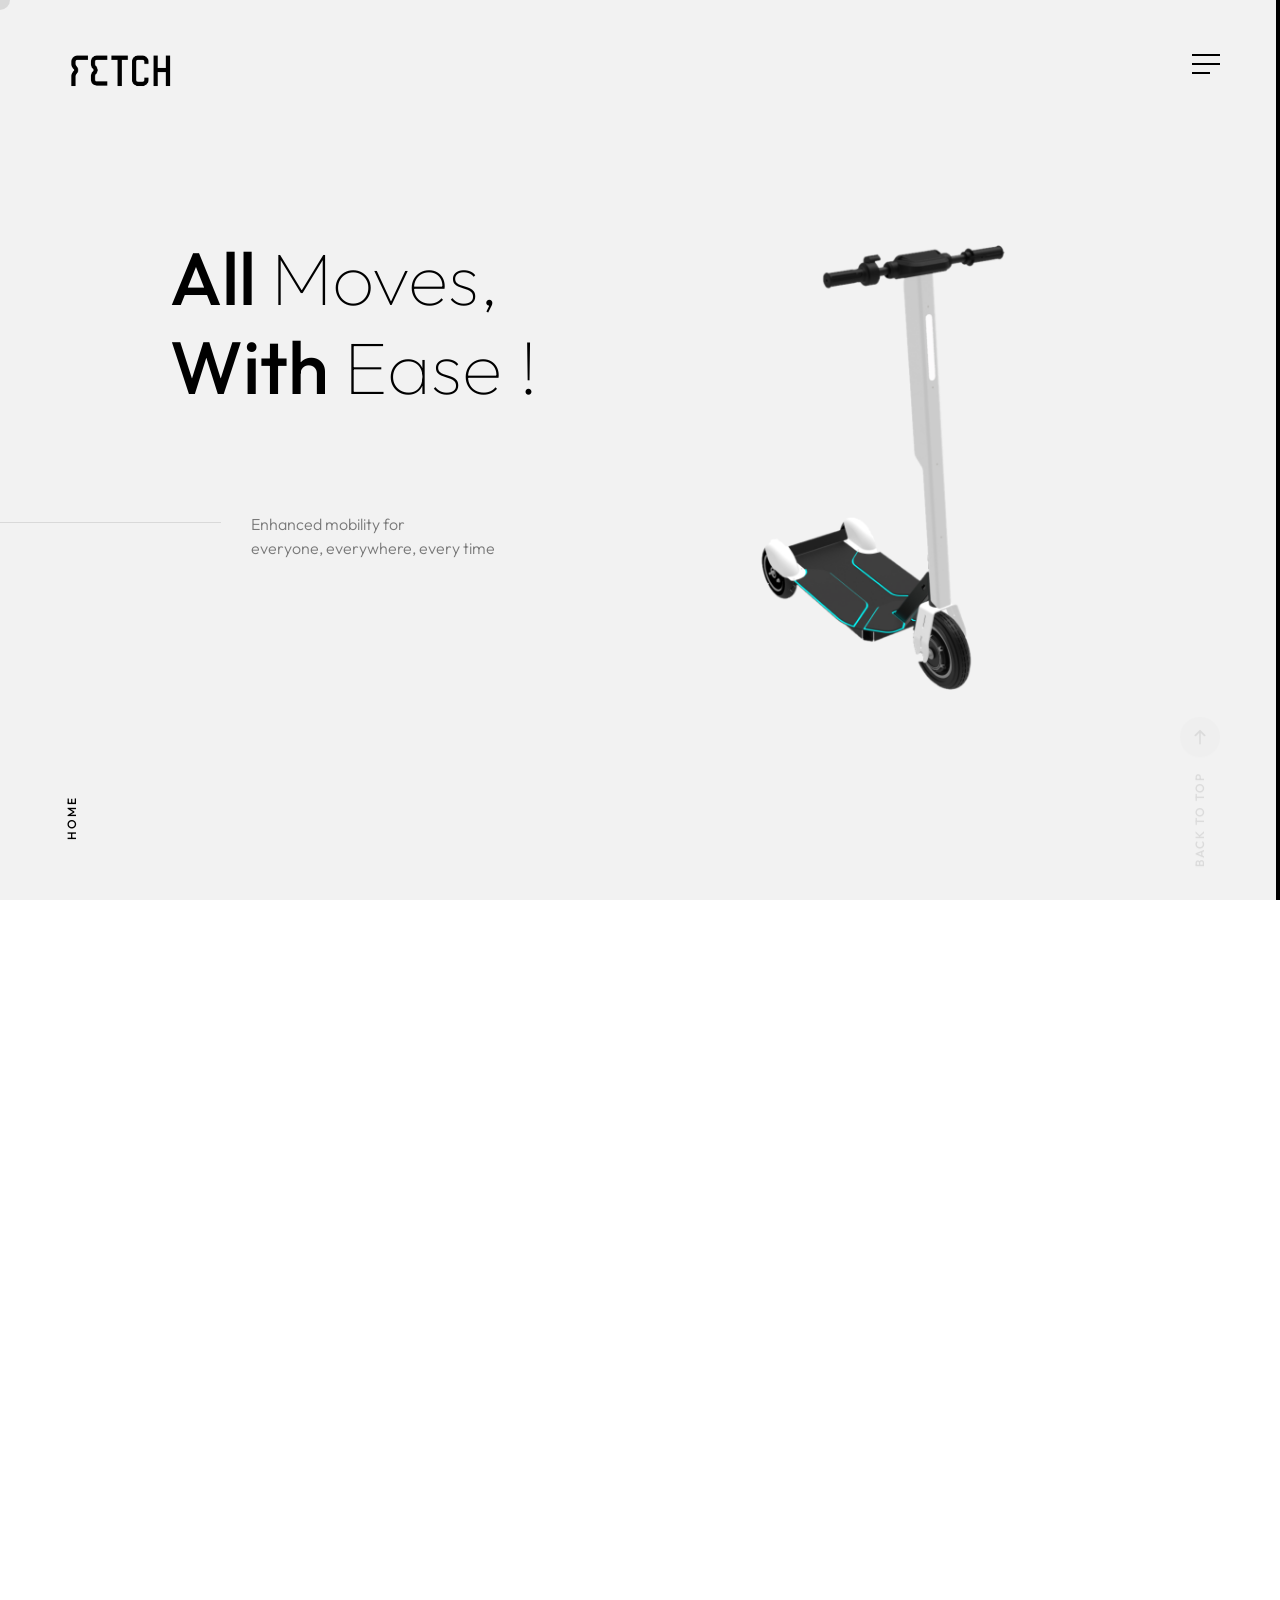
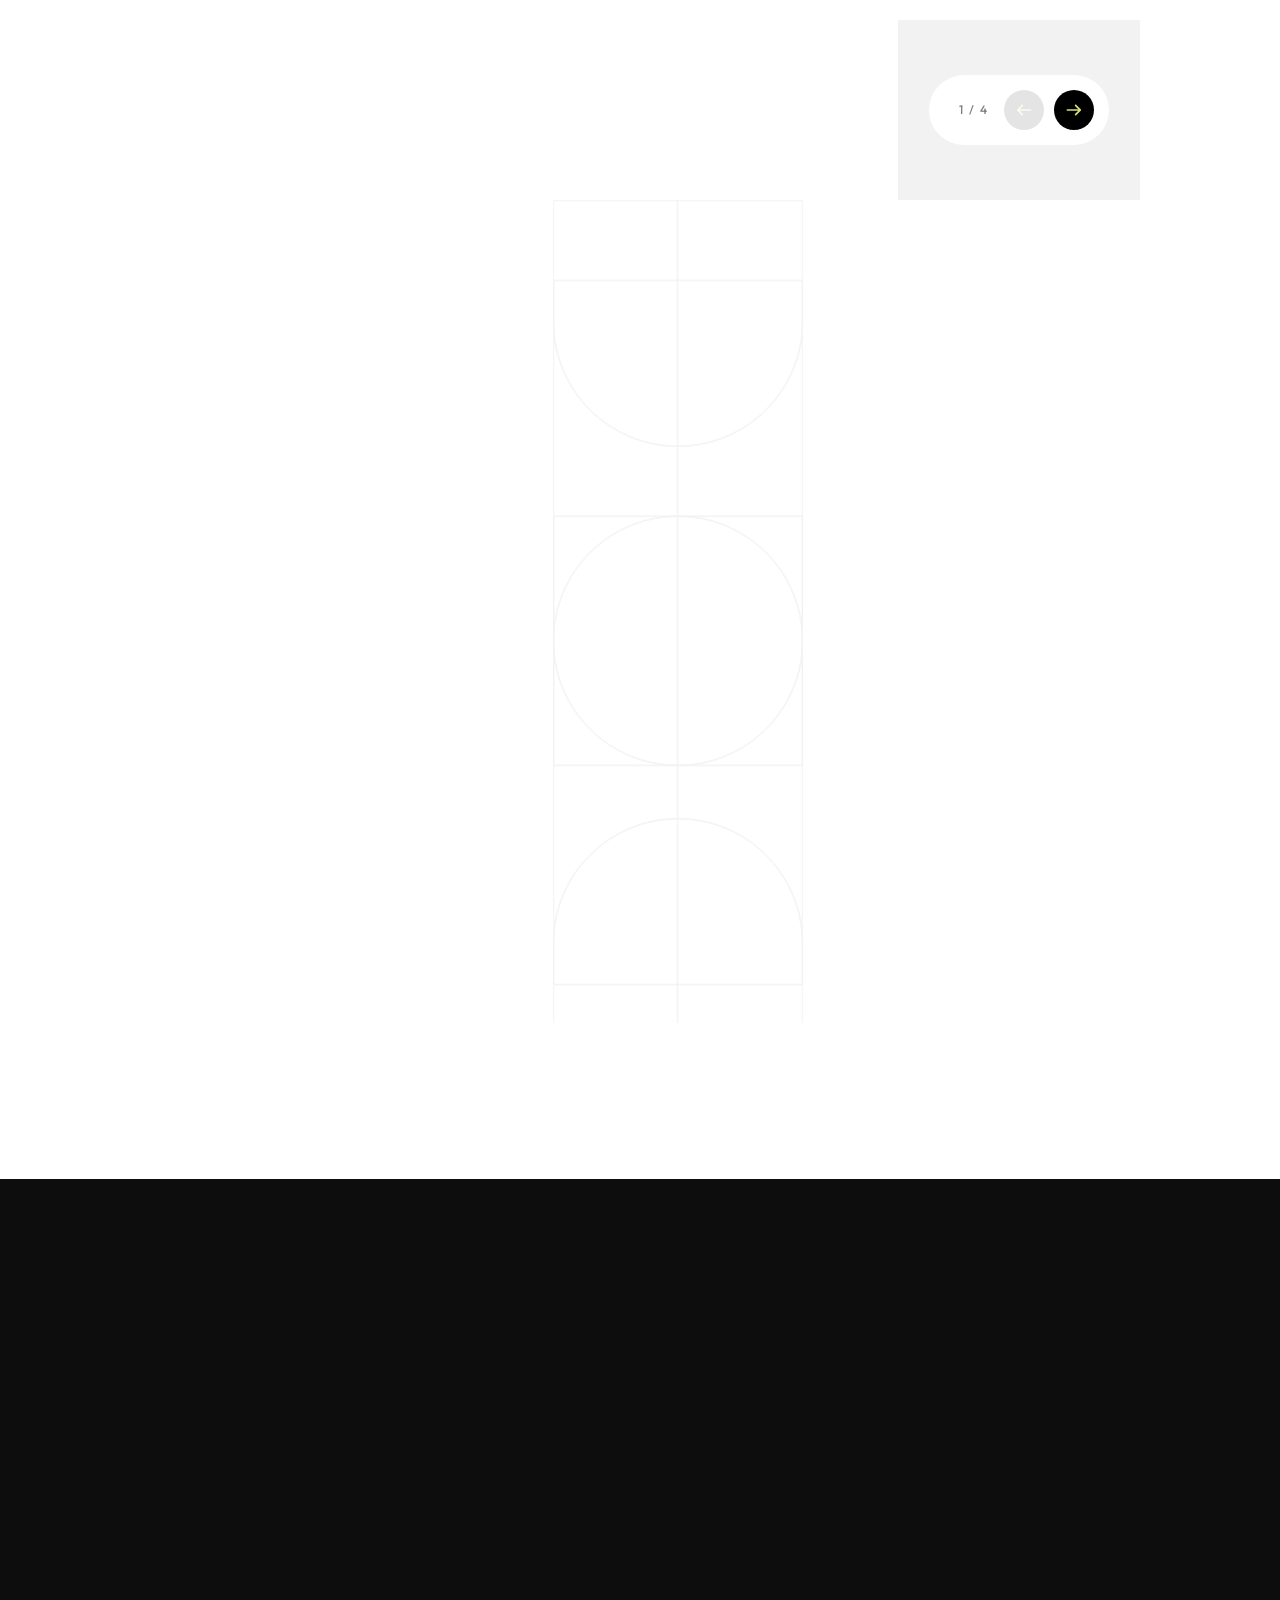
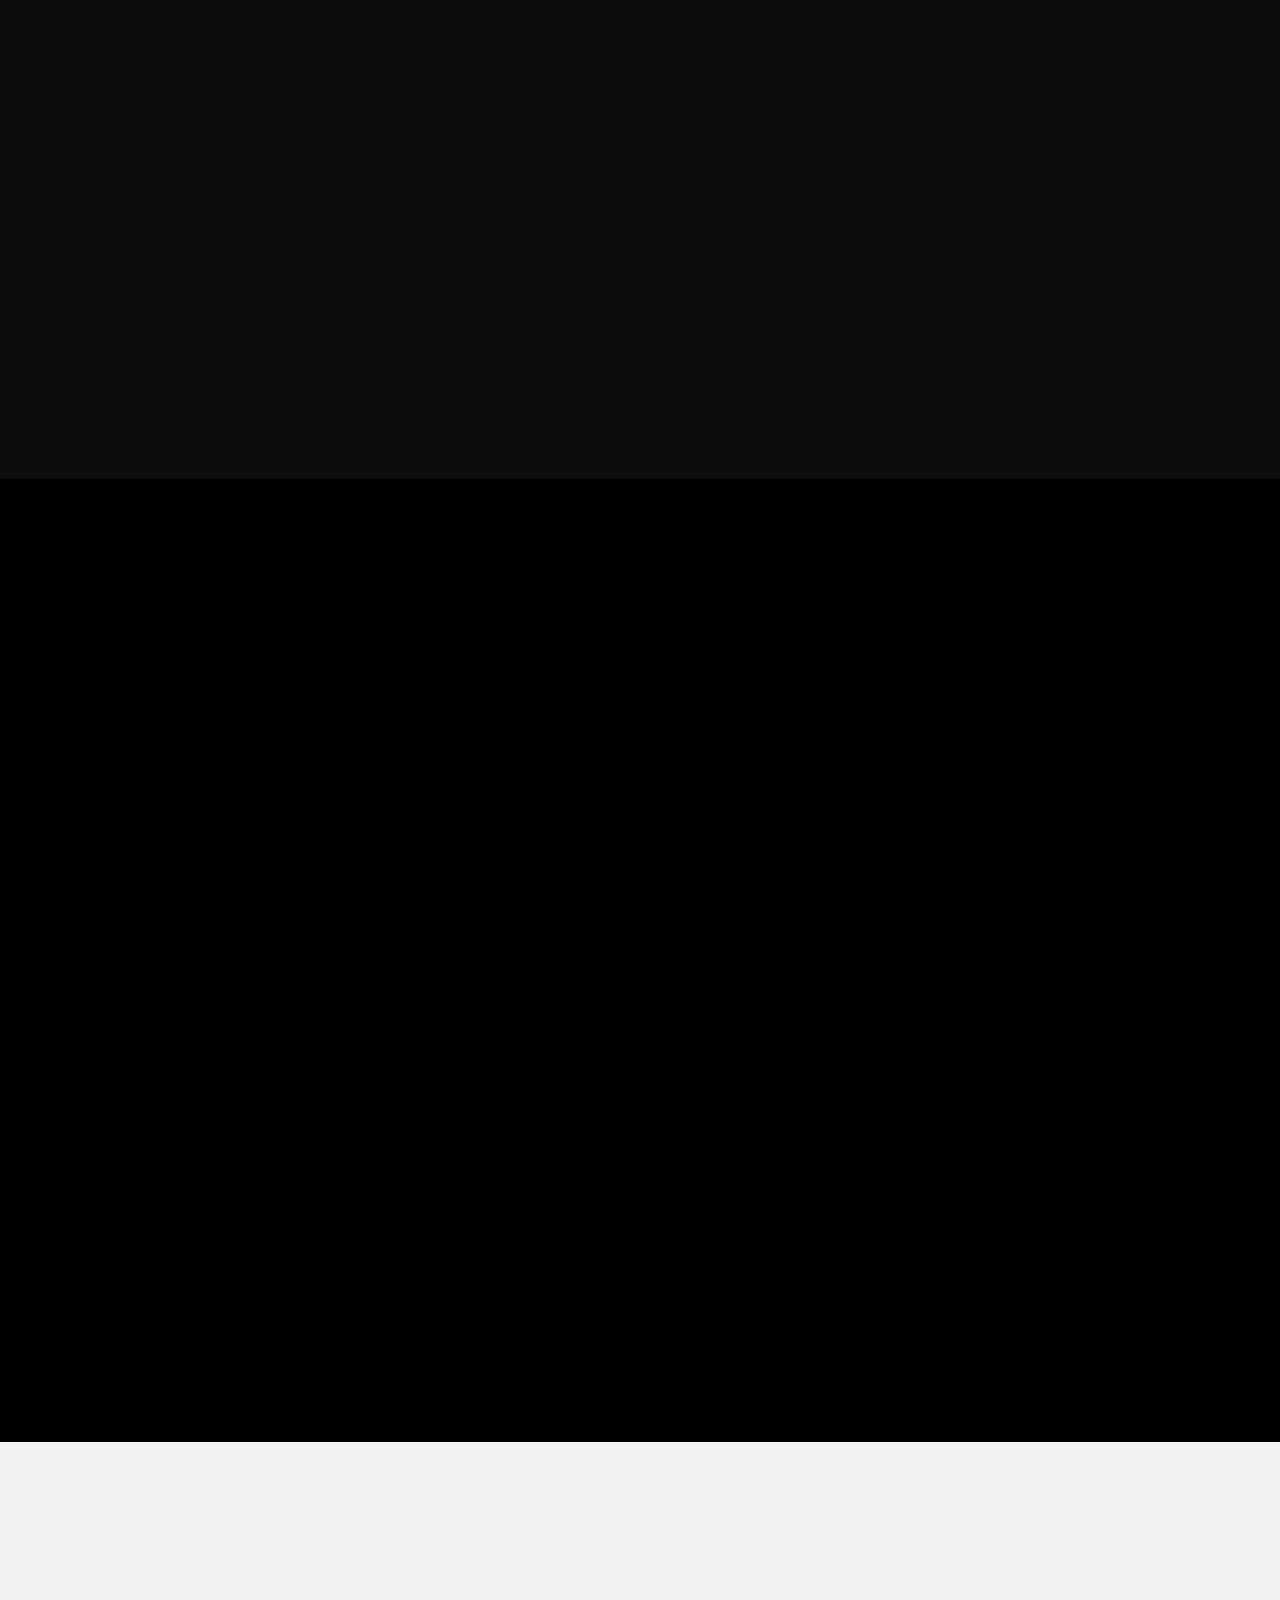
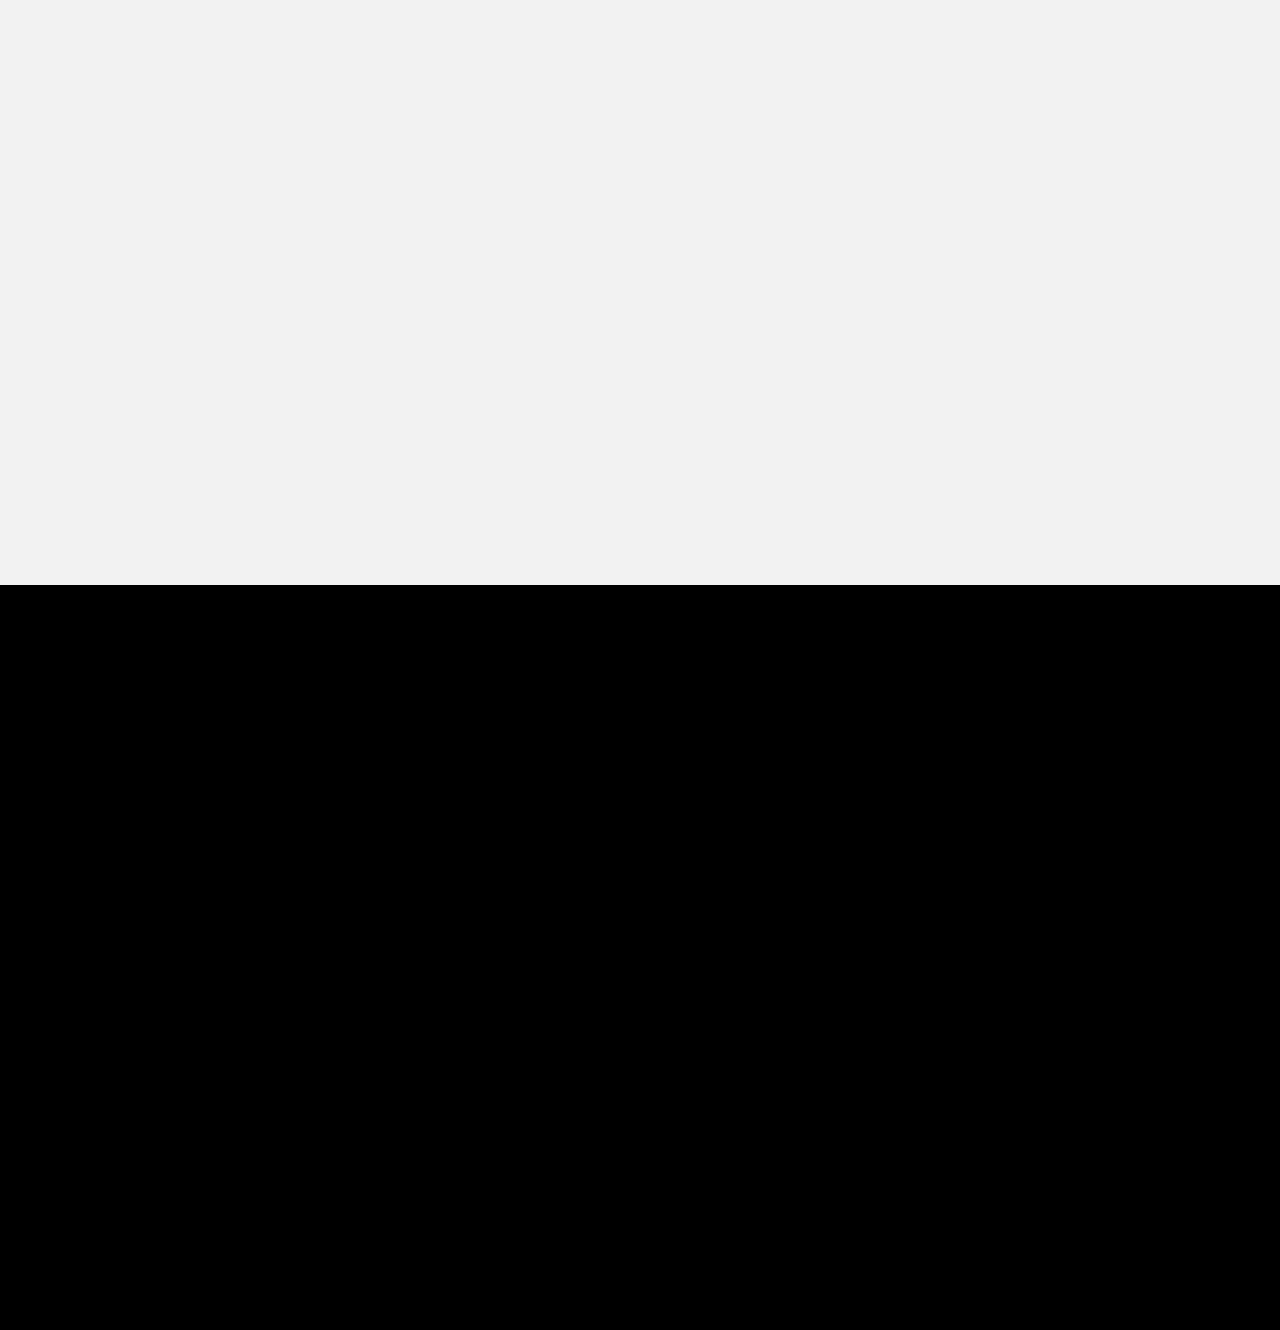
==== index.html @ f368ff75 "full" ====
<!DOCTYPE html>
<html lang="en">

<head>

    <meta charset="UTF-8">
    <meta name="viewport" content="width=device-width, initial-scale=1.0">
    <meta http-equiv="X-UA-Compatible" content="ie=edge">
    <link rel="icon" type="image/x-icon" href="img/icons/favicon.ico">

    <!-- bootstrap grid css -->
    <link rel="stylesheet" href="css/plugins/bootstrap-grid.css">
    <!-- font awesome css -->
    <link rel="stylesheet" href="css/plugins/font-awesome.min.css">
    <!-- swiper css -->
    <link rel="stylesheet" href="css/plugins/swiper.min.css">
    <!-- fancy box css -->
    <link rel="stylesheet" href="css/plugins/fancybox.min.css">
    <!-- ashley scss -->
    <link rel="stylesheet" href="css/style.css">
    <!-- page name -->
    <title>Fetch</title>

</head>

<body>

    <!-- wrapper -->
    <div class="mil-wrapper" id="top">

        <!-- cursor -->
        <div class="mil-ball">
            <span class="mil-icon-1">
                <svg viewBox="0 0 128 128">
                    <path d="M106.1,41.9c-1.2-1.2-3.1-1.2-4.2,0c-1.2,1.2-1.2,3.1,0,4.2L116.8,61H11.2l14.9-14.9c1.2-1.2,1.2-3.1,0-4.2	c-1.2-1.2-3.1-1.2-4.2,0l-20,20c-1.2,1.2-1.2,3.1,0,4.2l20,20c0.6,0.6,1.4,0.9,2.1,0.9s1.5-0.3,2.1-0.9c1.2-1.2,1.2-3.1,0-4.2	L11.2,67h105.5l-14.9,14.9c-1.2,1.2-1.2,3.1,0,4.2c0.6,0.6,1.4,0.9,2.1,0.9s1.5-0.3,2.1-0.9l20-20c1.2-1.2,1.2-3.1,0-4.2L106.1,41.9	z" />
                </svg>
            </span>
            <div class="mil-more-text">More</div>
            <div class="mil-choose-text">Сhoose</div>
        </div>
        <!-- cursor end -->

        <!-- preloader -->
        <div class="mil-preloader">
            <div class="mil-preloader-animation">
                <div class="mil-pos-abs mil-animation-1">
                    <p class="mil-h3 mil-muted">All Moves,</p>
                    <p class="mil-h3 mil-muted mil-thin">With Ease</p>
                </div>
                <div class="mil-pos-abs mil-animation-2">
                    <div class="mil-reveal-frame">
                        <p class="mil-reveal-box"></p>
                        <p class="mil-h3 mil-muted mil-thin">Fetch Mobility</p>
                    </div>
                </div>
            </div>
        </div>
        <!-- preloader end -->

        <!-- scrollbar progress -->
        <div class="mil-progress-track">
            <div class="mil-progress"></div>
        </div>
        <!-- scrollbar progress end -->

        <!-- menu -->
        <div class="mil-menu-frame">
            <!-- frame clone -->
            <div class="mil-frame-top">
                <!-- <a href="index.html" class="mil-logo">A.</a> -->
                <a href="index.html" class="mil-logo">
                    <img src="img/photo/logo-light.png" alt="Logo" style="width: 120px; height: auto;">
                </a>
                <div class="mil-menu-btn">
                    <span></span>
                </div>
            </div>
            <!-- frame clone end -->
            <div class="container">
                <div class="mil-menu-content">
                    <div class="row">
                        <div class="col-xl-5">
                            <nav class="mil-main-menu" >
                                <ul>
                                    <li class="mil-has-children mil-active">
                                        <a href="index.html">Home</a>
                                        <!-- <ul>
                                            <li><a href="home-1.html">Landing page</a></li>
                                            <li><a href="home-2.html">Personal</a></li>
                                            <li><a href="portfolio-3.html">Portfolio slider</a></li>
                                        </ul> -->
                                    </li>
                                    <li class="mil-has-children">
                                        <a href="about.html">About</a>
                                        <!-- <ul>
                                            <li><a href="portfolio-1.html">Grid type 1</a></li>
                                            <li><a href="portfolio-2.html">Grid type 2</a></li>
                                            <li><a href="portfolio-3.html">Slider</a></li>
                                        </ul> -->
                                    </li>
                                    <li class="mil-has-children">
                                        <a href="product.html">Product</a>
                                    </li>
                                    <li class="mil-has-children">
                                        <a href="why-fetch.html">Why Fetch</a>
                                        <!-- <ul>
                                            <li><a href="services.html">Services List</a></li>
                                            <li><a href="service.html">Single service</a></li>
                                        </ul> -->
                                    </li>


                                    <!-- #TODO: Uncomment -->
                                    <!-- <li class="mil-has-children"> -->
                                        <!-- #TODO: Add href value -->
                                        <!-- <a href="#.">Product</a> -->
                                        <!-- <ul>
                                            <li><a href="blog.html">Blog List</a></li>
                                            <li><a href="publication.html">Publication</a></li>
                                        </ul> -->
                                    <!-- </li> -->
                                     <!-- #TODO: Uncomment -->
                                    <!-- <li class="mil-has-children"> -->
                                        <!-- <a href="blog.html">Blog</a> -->
                                        <!-- <ul>
                                            <li><a href="team.html">Team</a></li>
                                            <li><a href="contact.html">Contact</a></li>
                                            <li><a href="404.html">404</a></li>
                                        </ul> -->
                                    <!-- </li> -->
                                    <li class="mil-has-children">
                                        <a href="contact.html">Contact</a>
                                    </li>
                                </ul>
                            </nav>

                        </div>
                    </div>
                </div>
            </div>
        </div>
        <!-- menu -->

        <!-- curtain -->
        <div class="mil-curtain"></div>
        <!-- curtain end -->

        <!-- frame -->
        <div class="mil-frame">
            <div class="mil-frame-top">
                <!-- <a href="index.html" class="mil-logo">A.</a> -->
                <a href="index.html" class="mil-logo">
                    <img src="img/photo/logo.png" alt="Logo" class="responsive-logo" style="width: 120px; height: auto;">
                </a>
                <div class="mil-menu-btn">
                    <span></span>
                </div>
            </div>
            <div class="mil-frame-bottom">
                <div class="mil-current-page"></div>
                <div class="mil-back-to-top">
                    <a href="#top" class="mil-link mil-dark mil-arrow-place">
                        <span>Back to top</span>
                    </a>
                </div>
            </div>
        </div>
        <!-- frame end -->

        <!-- content -->
        <div class="mil-content" id="swupMain">
            <div class="mil-main-transition">

                <!-- banner -->
                <section class="mil-banner-personal">
                    <div class="mil-animation-frame">
                        <div class="mil-animation mil-position-4 mil-dark mil-scale" data-value-1="7" data-value-2="1.4" style="right: 25%"></div>
                    </div>
                    
                    <div class="container">
                        <a href="index.html">
                            <img
                              src="img/photo/logo.png"
                              alt="Logo"
                              class="removed-logo"
                              style="
                                width: 120px;
                                height: 120px;
                                position: absolute;
                                top: 10px;
                                left: 60px;
                              "
                          /></a>                        <div class="mil-banner-content mil-up">

                            <div class="row align-items-center">
                                <div class="col-lg-6">
                                    <div class="mil-personal-text">
                                        <p class="mil-mu-90 mil-mb-30"><br></p>
                                        <h1 class="mil-mb-100">All <span class="mil-thin">Moves,</span><br>With <span class="mil-thin">Ease !</span></h1>
                                        <div class="row justify-content-center">
                                            <div class="col-lg-8">

                                                <span class="mil-suptitle mil-suptitle-dark mil-mb-45">Enhanced mobility for<br>everyone, everywhere, every time</span>

                                                <!-- <a href="services.html" class="mil-link mil-dark mil-arrow-place">
                                                    <span>More about me</span>
                                                </a> -->

                                            </div>
                                        </div>
                                    </div>
                                </div>
                                <!-- #TODO: Adjust positioning -->
                                <div class="col-lg-6" style="display: flex; justify-content: center;">
                                    <div class="mil-portrait-frame-ii" style="display: flex; justify-content: center;">
                                        <img src="img/faces/large/new.png" class="fetch_image" alt="Fetch Bike"">
                                    </div>
                                </div>
                                </div>
                            </div>

                            <!-- <div class="mil-banner-panel">
                                <h5>Designing a Better World Today</h5>

                                <div class="mil-right">
                                    <div class="mil-social-frame">
                                        <ul class="mil-social-icons mil-dark">
                                            <li><a href="#." target="_blank" class="social-icon"><i class="far fa-circle"></i></a></li>
                                            <li><a href="#." target="_blank" class="social-icon"><i class="far fa-circle"></i></a></li>
                                            <li><a href="#." target="_blank" class="social-icon"><i class="far fa-circle"></i></a></li>
                                            <li><a href="#." target="_blank" class="social-icon"><i class="far fa-circle"></i></a></li>
                                        </ul>
                                    </div>
                                    <a href="portfolio-3.html" class="mil-button mil-arrow-place">
                                        <span>View pOrtfolio</span>
                                    </a>
                                </div>


                            </div> -->

                        </div>

                    </div>

                </section>
                <!-- banner end -->

                <!-- banner -->
                <!-- <section class="mil-banner mil-dark-bg">
                    <div class="mi-invert-fix">
                        <div class="mil-animation-frame"> -->
                            <!-- #TODO: Remove these if not necessary -->
                            <!-- <div class="mil-animation mil-position-1 mil-scale" data-value-1="7" data-value-2="1.6"></div>
                            <div class="mil-animation mil-position-2 mil-scale" data-value-1="4" data-value-2="1"></div>
                            <div class="mil-animation mil-position-3 mil-scale" data-value-1="1.2" data-value-2=".1"></div>
                        </div>

                        <div class="mil-gradient"></div>

                        <div class="container">
                            <div class="mil-banner-content mil-up">

                                <h1 class="mil-muted mil-mb-60">Designing <span class="mil-thin">a Better</span><br> World <span class="mil-thin">Today</span></h1>
                                <div class="row">
                                    <div class="col-md-7 col-lg-5">

                                        <p class="mil-light-soft mil-mb-60">Welcome to our world of endless imagination and boundless creativity. Together, let's embark on a remarkable journey where dreams become tangible realities.</p>

                                    </div>
                                </div>

                                <a href="services.html" class="mil-button mil-arrow-place mil-btn-space">
                                    <span>What we do</span>
                                </a>

                                <a href="portfolio-1.html" class="mil-link mil-muted mil-arrow-place">
                                    <span>View works</span>
                                </a>

                                <div class="mil-circle-text">
                                    <svg version="1.1" xmlns="http://www.w3.org/2000/svg" xmlns:xlink="http://www.w3.org/1999/xlink" x="0px" y="0px" viewBox="0 0 300 300" enable-background="new 0 0 300 300" xml:space="preserve" class="mil-ct-svg mil-rotate" data-value="360">
                                        <defs>
                                            <path id="circlePath" d="M 150, 150 m -60, 0 a 60,60 0 0,1 120,0 a 60,60 0 0,1 -120,0 " />
                                        </defs>
                                        <circle cx="150" cy="100" r="75" fill="none" />
                                        <g>
                                            <use xlink:href="#circlePath" fill="none" />
                                            <text style="letter-spacing: 6.5px"> -->
                                                <!-- circle text -->
                                                <!-- <textPath xlink:href="#circlePath">Scroll down - Scroll down - </textPath>
                                            </text>
                                        </g>
                                    </svg>
                                    <a href="#about" class="mil-button mil-arrow-place mil-icon-button mil-arrow-down"></a>
                                </div>

                            </div>
                        </div>
                    </div>
                </section> -->
                <!-- banner end -->
                
            


            </div>
            <div class="mil-main-transition">

                <!-- portfolio -->
                <section class="mil-portfolio-slider-frame">
                    <div class="mil-animation-frame">
                        <!-- <div class="mil-animation mil-position-4 mil-dark mil-scale" data-value-1="1" data-value-2="2" style="top: -60px; right: -4px;"></div> -->
                    </div>
                    <div class="container">
                        <div class="row align-items-end">
                            <div class="col-lg-9">
                                <div class="swiper-container mil-portfolio-slider mil-up">
                                    <div class="swiper-wrapper">
                                        <div class="swiper-slide">

                                            <div class="mil-portfolio-item mil-slider-item" data-swiper-parallax="-30">
                                                <div class="mil-cover-frame mil-drag">
                                                    <div class="mil-cover" data-swiper-parallax-scale="1.3">
                                                        <img src="img/works/home-1.png" alt="cover">
                                                    </div>
                                                </div>
                                                <div class="mil-descr" data-swiper-parallax-x="104%" data-swiper-parallax-opacity="0">
                                                    <div class="mil-descr-text" data-swiper-parallax-y="100%" data-swiper-parallax-opacity="0">
                                                        <div class="mil-labels mil-mb-15">
                                                            <div class="mil-label mil-upper-1 mil-accent">REQUEST</div>
                                                            <!-- <div class="mil-label mil-upper">may 24 2023</div> -->
                                                        </div>
                                                        <h5>Place a request through our app</h5>
                                                    </div>
                                                    <div data-swiper-parallax-y="120" data-swiper-parallax-opacity="0">
                                                        <a href="contact.html" class="mil-button mil-arrow-place">
                                                            <span>Know More</span>
                                                        </a>
                                                    </div>
                                                </div>
                                            </div>

                                        </div>
                                        <div class="swiper-slide">

                                            <div class="mil-portfolio-item mil-slider-item" data-swiper-parallax="-30">
                                                <div class="mil-cover-frame mil-drag">
                                                    <div class="mil-cover" data-swiper-parallax-scale="1.3">
                                                        <img src="img/works/home-2.png" alt="cover">
                                                    </div>
                                                </div>
                                                <div class="mil-descr" data-swiper-parallax-x="104%" data-swiper-parallax-opacity="0">
                                                    <div class="mil-descr-text" data-swiper-parallax-y="100%" data-swiper-parallax-opacity="0">
                                                        <div class="mil-labels mil-mb-15">
                                                            <div class="mil-label mil-upper-1 mil-accent">ENABLE</div>
                                                            <!-- <div class="mil-label mil-upper">may 24 2023</div> -->
                                                        </div>
                                                        <h5>Seamless commutes will be enabled</h5>
                                                    </div>
                                                    <div data-swiper-parallax-y="100%" data-swiper-parallax-opacity="0">
                                                        <a href="contact.html" class="mil-button mil-arrow-place">
                                                            <span>Know More</span>
                                                        </a>
                                                    </div>
                                                </div>
                                            </div>

                                        </div>
                                        <div class="swiper-slide">

                                            <div class="mil-portfolio-item mil-slider-item" data-swiper-parallax="-30">
                                                <div class="mil-cover-frame mil-drag">
                                                    <div class="mil-cover" data-swiper-parallax-scale="1.3">
                                                        <img src="img/works/home-3.jpg" alt="cover">
                                                    </div>
                                                </div>
                                                <div class="mil-descr" data-swiper-parallax-x="104%" data-swiper-parallax-opacity="0">
                                                    <div class="mil-descr-text" data-swiper-parallax-y="100%" data-swiper-parallax-opacity="0">
                                                        <div class="mil-labels mil-mb-15">
                                                            <div class="mil-label mil-upper-1 mil-accent">EXPERIENCE</div>
                                                            <!-- <div class="mil-label mil-upper">may 24 2023</div> -->
                                                        </div>
                                                        <h5>Hassle-free and smooth commuting</h5>
                                                    </div>
                                                    <div data-swiper-parallax-y="100%" data-swiper-parallax-opacity="0">
                                                        <a href="contact.html" class="mil-button mil-arrow-place">
                                                            <span>Know More</span>
                                                        </a>
                                                    </div>
                                                </div>
                                            </div>

                                        </div>
                                        <div class="swiper-slide">

                                            <div class="mil-portfolio-item mil-slider-item" data-swiper-parallax="-30">
                                                <div class="mil-cover-frame mil-drag">
                                                    <div class="mil-cover" data-swiper-parallax-scale="1.3">
                                                        <img src="img/works/home-4.jpg" alt="cover">
                                                    </div>
                                                </div>
                                                <div class="mil-descr" data-swiper-parallax-x="104%" data-swiper-parallax-opacity="0">
                                                    <div class="mil-descr-text" data-swiper-parallax-y="100%" data-swiper-parallax-opacity="0">
                                                        <div class="mil-labels mil-mb-15">
                                                            <div class="mil-label mil-upper-1 mil-accent">EARN</div>
                                                            <!-- <div class="mil-label mil-upper">may 24 2023</div> -->
                                                        </div>
                                                        <h5>Join the Fetch Club and earn!</h5>
                                                    </div>
                                                    <div data-swiper-parallax-y="100%" data-swiper-parallax-opacity="0">
                                                        <a href="contact.html" class="mil-button mil-arrow-place">
                                                            <span>Know More</span>
                                                        </a>
                                                    </div>
                                                </div>
                                            </div>

                                        </div>
                                    </div>
                                </div>
                            </div>
                            <div class="col-lg-3 mil-relative">
                                <div class="mil-portfolio-nav">
                                    <div class="mil-portfolio-btns-frame">
                                        <div class="swiper-portfolio-pagination"></div>
                                        <div class="mil-slider-nav">
                                            <div class="mil-slider-arrow mil-prev mil-portfolio-prev mil-arrow-place"></div>
                                            <div class="mil-slider-arrow mil-portfolio-next mil-arrow-place"></div>
                                        </div>
                                    </div>
                                </div>
                            </div>
                        </div>
                    </div>
                </section>
                <!-- portfolio end -->

                <!-- about -->
                <!-- <section id="about">
                    <div class="container mil-p-120-30">
                        <div class="row justify-content-between align-items-center">
                            <div class="col-lg-6 col-xl-5">

                                <div class="mil-mb-90">
                                    <h2 class="mil-up mil-mb-60">Discover <br>Our <span class="mil-thin">Studio</span></h2>
                                    <p class="mil-up mil-mb-30">At our design studio, we are a collective of talented individuals ignited by our unwavering passion for transforming ideas into reality. With a harmonious blend of diverse backgrounds and a vast array of skill sets, we join forces to create compelling solutions for our esteemed clients.</p>

                                    <p class="mil-up mil-mb-60">Collaboration is at the heart of what we do. Our team thrives on the synergy that arises when unique perspectives converge, fostering an environment of boundless creativity. By harnessing our collective expertise, we produce extraordinary results that consistently surpass expectations.</p>

                                    <div class="mil-about-quote">
                                        <div class="mil-avatar mil-up">
                                            <img src="img/faces/customers/2.jpg" alt="Founder">
                                        </div>
                                        <h6 class="mil-quote mil-up">Passionately Creating <span class="mil-thin">Design Wonders:</span> Unleashing <span class="mil-thin">Boundless Creativity</span></h6>
                                    </div>
                                </div>

                            </div>
                            <div class="col-lg-5">

                                <div class="mil-about-photo mil-mb-90">
                                    <div class="mil-lines-place"></div>
                                    <div class="mil-up mil-img-frame" style="padding-bottom: 160%;">
                                        <img src="img/photo/1.jpg" alt="img" class="mil-scale" data-value-1="1" data-value-2="1.2">
                                    </div>
                                </div>

                            </div>
                        </div>
                    </div>
                </section> -->
                <!-- about end -->

                <!-- services -->
                <!-- <section class="mil-dark-bg">
                    <div class="mi-invert-fix">
                        <div class="mil-animation-frame">
                            <div class="mil-animation mil-position-1 mil-scale" data-value-1="2.4" data-value-2="1.4" style="top: 300px; right: -100px"></div>
                            <div class="mil-animation mil-position-2 mil-scale" data-value-1="2" data-value-2="1" style="left: 150px"></div>
                        </div>
                        <div class="container mil-p-120-0">

                            <div class="mil-mb-120">
                                <div class="row">
                                    <div class="col-lg-10">

                                        <span class="mil-suptitle mil-light-soft mil-suptitle-right mil-up">Professionals focused on helping your brand<br> grow and move forward.</span>

                                    </div>
                                </div>

                                <div class="mil-complex-text justify-content-center mil-up mil-mb-15">

                                    <span class="mil-text-image"><img src="img/photo/2.jpg" alt="team"></span>
                                    <h2 class="mil-h1 mil-muted mil-center">Unique <span class="mil-thin">Ideas</span></h2>

                                </div>
                                <div class="mil-complex-text justify-content-center mil-up">

                                    <h2 class="mil-h1 mil-muted mil-center">For Your <span class="mil-thin">Business.</span></h2>
                                    <a href="services.html" class="mil-services-button mil-button mil-arrow-place"><span>What we do</span></a>

                                </div>
                            </div>

                            <div class="row mil-services-grid m-0">
                                <div class="col-md-6 col-lg-3 mil-services-grid-item p-0">

                                    <a href="service.html" class="mil-service-card-sm mil-up">
                                        <h5 class="mil-muted mil-mb-30">Branding and <br>Identity Design</h5>
                                        <p class="mil-light-soft mil-mb-30">Our creative agency is a team of professionals focused on helping your brand grow.</p>
                                        <div class="mil-button mil-icon-button-sm mil-arrow-place"></div>
                                    </a>

                                </div>
                                <div class="col-md-6 col-lg-3 mil-services-grid-item p-0">

                                    <a href="service.html" class="mil-service-card-sm mil-up">
                                        <h5 class="mil-muted mil-mb-30">Website Design <br>and Development</h5>
                                        <p class="mil-light-soft mil-mb-30">Our creative agency is a team of professionals focused on helping your brand grow.</p>
                                        <div class="mil-button mil-icon-button-sm mil-arrow-place"></div>
                                    </a>

                                </div>
                                <div class="col-md-6 col-lg-3 mil-services-grid-item p-0">

                                    <a href="service.html" class="mil-service-card-sm mil-up">
                                        <h5 class="mil-muted mil-mb-30">Advertising and <br>Marketing Campaigns</h5>
                                        <p class="mil-light-soft mil-mb-30">Our creative agency is a team of professionals focused on helping your brand grow.</p>
                                        <div class="mil-button mil-icon-button-sm mil-arrow-place"></div>
                                    </a>

                                </div>
                                <div class="col-md-6 col-lg-3 mil-services-grid-item p-0">

                                    <a href="service.html" class="mil-service-card-sm mil-up">
                                        <h5 class="mil-muted mil-mb-30">Creative Consulting <br>and Development</h5>
                                        <p class="mil-light-soft mil-mb-30">Our creative agency is a team of professionals focused on helping your brand grow.</p>
                                        <div class="mil-button mil-icon-button-sm mil-arrow-place"></div>
                                    </a>

                                </div>
                            </div>
                        </div>
                    </div>
                </section> -->
                <!-- services end -->

                <!-- team -->
                <section>
                    <div class="container mil-p-120-30">
                        <div class="row justify-content-between align-items-center">
                            <div class="col-lg-5 col-xl-4">

                                <div class="mil-mb-90">
                                    <h2 class="mil-up mil-mb-60">In the<br>Spotlight</h2>
                                    <p class="mil-up mil-mb-30">We’re catching attention across the industry — and
                                        beyond. Browse the latest features, mentions, and stories that shine a light on
                                        our breakthroughs and bold steps forward.</p>

                                    <!-- <p class="mil-up mil-mb-60">Together, our creative team is committed to delivering
                                        impactful work that exceeds expectations.</p> -->

                                    <div class="mil-up"><a href="contact.html"
                                            class="mil-button mil-arrow-place mil-mb-60"><span>Know more</span></a>
                                    </div>

                                    <h4 class="mil-up"><span class="mil-thin">Making</span> headlines <br><span
                                            class="mil-thin">Making</span> waves.</h4>
                                </div>

                            </div>
                            <div class="col-lg-6">

                                <div class="mil-team-list">
                                    <div class="mil-lines-place"></div>

                                    <div class="row mil-mb-60">
                                        <div class="col-sm-6">

                                            <div class="mil-team-card mil-up mil-mb-30">
                                                <img src="img/photo/img-2.png" alt="Deccan Herald - Fetch Bikes">
                                                <div class="mil-description">
                                                    <div class="mil-secrc-text">
                                                        <h5 class="mil-muted mil-mb-5"><a
                                                                href="https://www.deccanherald.com/india/karnataka/bengaluru/bengaluru-e-scooters-turn-lalbagh-visit-into-an-easy-breezy-exploration-3585523"
                                                                target="_blank">Deccan
                                                                Herald</a></h5>
                                                        <p class="mil-link mil-light-soft mil-mb-10">14 June 2025</p>
                                                        <!--<ul class="mil-social-icons mil-center">
                                                            <li><a href="#." target="_blank" class="social-icon"> <i
                                                                        class="fab fa-behance"></i></a></li>
                                                            <li><a href="#." target="_blank" class="social-icon"> <i
                                                                        class="fab fa-dribbble"></i></a></li>
                                                            <li><a href="#." target="_blank" class="social-icon"> <i
                                                                        class="fab fa-twitter"></i></a></li>
                                                            <li><a href="#." target="_blank" class="social-icon"> <i
                                                                        class="fab fa-github"></i></a></li>
                                                        </ul> -->
                                                    </div>
                                                </div>
                                            </div>

                                            <div class="mil-team-card mil-up mil-mb-30">
                                                <img src="img/photo/img-1.jpeg" alt="Times of India - Fetch Bikes">
                                                <div class="mil-description">
                                                    <div class="mil-secrc-text">
                                                        <h5 class="mil-muted mil-mb-5"><a
                                                                href="https://timesofindia.indiatimes.com/life-style/travel/news/lalbagh-in-bengaluru-goes-greener-with-e-cycles-and-rare-tree-plantation/articleshow/121735945.cms"
                                                                target="_blank">Times
                                                                Entertainment</a></h5>
                                                        <p class="mil-link mil-light-soft mil-mb-10">09 June 2025</p>
                                                        <!-- <ul class="mil-social-icons mil-center">
                                                            <li><a href="#." target="_blank" class="social-icon"> <i
                                                                        class="fab fa-behance"></i></a></li>
                                                            <li><a href="#." target="_blank" class="social-icon"> <i
                                                                        class="fab fa-dribbble"></i></a></li>
                                                            <li><a href="#." target="_blank" class="social-icon"> <i
                                                                        class="fab fa-twitter"></i></a></li>
                                                            <li><a href="#." target="_blank" class="social-icon"> <i
                                                                        class="fab fa-github"></i></a></li>
                                                        </ul> -->
                                                    </div>
                                                </div>
                                            </div>

                                        </div>
                                        <div class="col-sm-6">

                                            <!-- <p class="mil-mobile-hidden mil-text-sm mil-mb-30" style="height: 30px;">
                                                <span class="mil-accent">*</span> The founders of our agency
                                            </p> -->

                                            <div class="mil-team-card mil-up mil-mb-30">
                                                <img src="img/photo/img-3.png" alt="The Hindu - Fetch Bikes">
                                                <div class="mil-description">
                                                    <div class="mil-secrc-text">
                                                        <h5 class="mil-muted mil-mb-5"><a
                                                                href="https://www.thehindu.com/news/national/karnataka/e-cycle-initiative-in-bengalurus-lalbagh-to-be-extended-after-overwhelming-response-for-pilot-project/article69869267.ece"
                                                                target="_blank">The Hindu</a></h5>
                                                        <p class="mil-link mil-light-soft mil-mb-10">29 July 2025</p>
                                                        <!-- <ul class="mil-social-icons mil-center">
                                                            <li><a href="#." target="_blank" class="social-icon"> <i
                                                                        class="fab fa-behance"></i></a></li>
                                                            <li><a href="#." target="_blank" class="social-icon"> <i
                                                                        class="fab fa-dribbble"></i></a></li>
                                                            <li><a href="#." target="_blank" class="social-icon"> <i
                                                                        class="fab fa-twitter"></i></a></li>
                                                            <li><a href="#." target="_blank" class="social-icon"> <i
                                                                        class="fab fa-github"></i></a></li>
                                                        </ul> -->
                                                    </div>
                                                </div>
                                            </div>

                                            <div class="mil-team-card mil-up mil-mb-30">
                                                <img src="img/photo/img-4.png"
                                                    alt="The New Indian Express - Fetch Bikes">
                                                <div class="mil-description">
                                                    <div class="mil-secrc-text">
                                                        <h5 class="mil-muted mil-mb-5"><a
                                                                href="https://www.newindianexpress.com/cities/bengaluru/2025/Jun/05/bengalurus-lalbagh-to-get-e-cycles"
                                                                target="_blank">The New Indian Express</a></h5>
                                                        <p class="mil-link mil-light-soft mil-mb-10">05 June 2025</p>
                                                        <!-- <ul class="mil-social-icons mil-center">
                                                            <li><a href="#." target="_blank" class="social-icon"> <i
                                                                        class="fab fa-behance"></i></a></li>
                                                            <li><a href="#." target="_blank" class="social-icon"> <i
                                                                        class="fab fa-dribbble"></i></a></li>
                                                            <li><a href="#." target="_blank" class="social-icon"> <i
                                                                        class="fab fa-twitter"></i></a></li>
                                                            <li><a href="#." target="_blank" class="social-icon"> <i
                                                                        class="fab fa-github"></i></a></li>
                                                        </ul> -->
                                                    </div>
                                                </div>
                                            </div>

                                        </div>
                                    </div>

                                </div>

                            </div>
                        </div>
                    </div>
                </section>
                <!-- team end -->
                
                <!-- partners -->
                <div class="mil-soft-bg" style="background-color: white;">
                    <div class="container mil-p-0-0">

                        <div class="swiper-container mil-infinite-show mil-up">
                            <div class="swiper-wrapper">
                                <div class="swiper-slide">
                                    <a href="#." class="mil-partner-frame" style="width: 150px;"><img src="img/partners/Group29.png" alt="logo"></a>
                                </div>
                                <div class="swiper-slide">
                                    <a href="#." class="mil-partner-frame" style="width: 150px;"><img src="img/partners/Group30.png" alt="logo"></a>
                                </div>
                                <div class="swiper-slide">
                                    <a href="#." class="mil-partner-frame" style="width: 150px;"><img src="img/partners/Group31.png" alt="logo"></a>
                                </div>
                                <div class="swiper-slide">
                                    <a href="#." class="mil-partner-frame" style="width: 150px;"><img src="img/partners/Group32.png" alt="logo"></a>
                                </div>
                            </div>
                        </div>

                    </div>
                </div>
                <!-- partners end -->

                <!-- banner -->
                <section class="mil-banner-personal mil-dark-bg">

                    <!-- <div class="mil-animation-frame">
                        <div class="mil-animation mil-position-4 mil-dark mil-scale" data-value-1="7" data-value-2="1.4" style="right: 25%"></div>
                    </div> -->

                    <div class="container">
                        <div class="mil-banner-content mil-up">

                            <div class="row align-items-center">
                                <div class="col-lg-6">
                                    <div class="mil-personal-text">
                                        <!-- <p class="mil-mb-60">Hello! My name is</p> -->
                                        <h1 class="mil-mb-60" style="margin-top: -90px;">Download the<br><span style="color: #2A2188;"> App today</span></h1>
                                        <div class="row justify-content-center">
                                            <div class="col-lg-8">

                                                <!-- <span class="mil-suptitle mil-suptitle-dark mil-mb-60">Passionately Creating Design Wonders: <br>Unleashing Boundless Creativity</span>

                                                <a href="services.html" class="mil-link mil-dark mil-arrow-place">
                                                    <span>More about me</span>
                                                </a> -->

                                            </div>
                                        </div>
                                    </div>
                                </div>
                                <div class="col-lg-6">
                                    <div class="mil-portrait-frame">
                                        <img src="img/faces/large/12.png" alt="Portrait">
                                    </div>
                                </div>
                            </div>

                            <div class="mil-banner-panel">
                                <h5>Built for both Android & IOS</h5>

                                <div class="mil-right">
                                    <div style="padding-left: 25px; padding-right: 25px; padding-top: 10px; padding-bottom: 10px;">
                                        <!-- <ul class="mil-social-icons mil-dark">
                                            <li><a href="#." target="_blank" class="social-icon"><i class="far fa-circle"></i></a></li>
                                            <li><a href="#." target="_blank" class="social-icon"><i class="far fa-circle"></i></a></li>
                                            <li><a href="#." target="_blank" class="social-icon"><i class="far fa-circle"></i></a></li>
                                            <li><a href="#." target="_blank" class="social-icon"><i class="far fa-circle"></i></a></li>
                                        </ul> -->
                                        <a href="" class="">
                                            <img src="img/photo/appstore.png" alt="Play Store" style="width: 250px; height: auto;">
                                        </a>
                                    </div>
                                    <a href="" class="" style="padding-left: 25px; padding-right: 25px; padding-top: 10px; padding-bottom: 10px;">
                                        <img src="img/photo/playstore.png" alt="Play Store" style="width: 250px; height: auto;">
                                    </a>
                                </div>


                            </div>

                        </div>
                    </div>

                </section>
                <!-- banner end -->


                <!-- blog -->
                <section class="mil-dark-bg">
                    <div class="container mil-p-120-60">
                        <div class="row align-items-center mil-mb-30">
                            <h2 class="mil-up" style="text-align: center;">Tailored for<br><span style="color: #2A2188;"> Everywhere</span></h2>
                            <div class="col-lg-6 mil-mb-30">

                            </div>
                            <!-- <div class="col-lg-6 mil-mb-30">
                                <div class="mil-adaptive-right mil-up">
                                    <a href="blog.html" class="mil-link mil-dark mil-arrow-place">
                                        <span>View all</span>
                                    </a>
                                </div>
                            </div> -->
                        </div>
                        <div class="row">
                            <div class="col-lg-4">

                                <a href="" class="mil-blog-card mil-mb-60">
                                    <div class="mil-cover-frame mil-up" style="height: 500px;">
                                        <img src="img/blog/1.png" alt="cover">
                                    </div>
                                    <!-- <div class="mil-post-descr">
                                        <div class="mil-labels mil-up mil-mb-30">
                                            <div class="mil-label mil-upper mil-accent">TECHNOLOGY</div>
                                            <div class="mil-label mil-upper">may 24 2023</div>
                                        </div>
                                        <h4 class="mil-up mil-mb-30">How to Become a Graphic Designer in 10 Simple Steps</h4>
                                        <p class="mil-post-text mil-up mil-mb-30">Lorem ipsum dolor sit amet, consectetur adipisicing elit. Eius sequi commodi dignissimos optio, beatae, eos necessitatibus nisi. Nam cupiditate consectetur nostrum qui! Repellat natus nulla, nisi aliquid, asperiores impedit tempora sequi est reprehenderit cumque explicabo, dicta. Rem nihil ullam totam ea voluptas quibusdam repudiandae id ut at iure! Totam, a!</p>
                                        <div class="mil-link mil-dark mil-arrow-place mil-up">
                                            <span>Read more</span>
                                        </div>
                                    </div> -->
                                </a>

                            </div>
                            <div class="col-lg-4">

                                <a href="" class="mil-blog-card mil-mb-60">
                                    <div class="mil-cover-frame mil-up" style="height: 500px;">
                                        <img src="img/blog/2.jpg" alt="cover" >
                                    </div>
                                    <!-- <div class="mil-post-descr">
                                        <div class="mil-labels mil-up mil-mb-30">
                                            <div class="mil-label mil-upper mil-accent">TECHNOLOGY</div>
                                            <div class="mil-label mil-upper">may 24 2023</div>
                                        </div>
                                        <h4 class="mil-up mil-mb-30">16 Best Graphic Design Online and Offline Courses</h4>
                                        <p class="mil-post-text mil-up mil-mb-30">Lorem ipsum dolor sit amet, consectetur adipisicing elit. Eius sequi commodi dignissimos optio, beatae, eos necessitatibus nisi. Nam cupiditate consectetur nostrum qui! Repellat natus nulla, nisi aliquid, asperiores impedit tempora sequi est reprehenderit cumque explicabo, dicta. Rem nihil ullam totam ea voluptas quibusdam repudiandae id ut at iure! Totam, a!</p>
                                        <div class="mil-link mil-dark mil-arrow-place mil-up">
                                            <span>Read more</span>
                                        </div>
                                    </div> -->
                                </a>

                            </div>
                            <div class="col-lg-4">

                                <a href="" class="mil-blog-card mil-mb-60">
                                    <div class="mil-cover-frame mil-up" style="height: 500px;">
                                        <img src="img/blog/3.jpg" alt="cover">
                                    </div>
                                    <!-- <div class="mil-post-descr">
                                        <div class="mil-labels mil-up mil-mb-30">
                                            <div class="mil-label mil-upper mil-accent">TECHNOLOGY</div>
                                            <div class="mil-label mil-upper">may 24 2023</div>
                                        </div>
                                        <h4 class="mil-up mil-mb-30">16 Best Graphic Design Online and Offline Courses</h4>
                                        <p class="mil-post-text mil-up mil-mb-30">Lorem ipsum dolor sit amet, consectetur adipisicing elit. Eius sequi commodi dignissimos optio, beatae, eos necessitatibus nisi. Nam cupiditate consectetur nostrum qui! Repellat natus nulla, nisi aliquid, asperiores impedit tempora sequi est reprehenderit cumque explicabo, dicta. Rem nihil ullam totam ea voluptas quibusdam repudiandae id ut at iure! Totam, a!</p>
                                        <div class="mil-link mil-dark mil-arrow-place mil-up">
                                            <span>Read more</span>
                                        </div>
                                    </div> -->
                                </a>

                            </div>
                        </div>
                    </div>
                </section>
                <!-- blog end -->

                <!-- reviews -->
                <section class="mil-soft-bg">
                    <div class="container mil-p-120-120">

                        <!-- <div class="row">
                            <div class="col-lg-10">

                                <span class="mil-suptitle mil-suptitle-right mil-suptitle-dark mil-up">Our vision<br>of information for both businesses and consumers.</span>

                            </div>
                        </div> -->

                        <h2 class="mil-center mil-up mil-mb-60"><span class="mil-thin">We are</span> <br>Committed <span class="mil-thin">to...</span></h2>

                        <div class="mil-revi-pagination mil-up mil-mb-60"></div>

                        <div class="row mil-relative justify-content-center">
                            <div class="col-lg-8">

                                <div class="mil-slider-nav mil-soft mil-reviews-nav mil-up">
                                    <div class="mil-slider-arrow mil-prev mil-revi-prev mil-arrow-place"></div>
                                    <div class="mil-slider-arrow mil-revi-next mil-arrow-place"></div>
                                </div>

                                <!-- <svg xmlns="http://www.w3.org/2000/svg" viewBox="0 0 48 48" class="mil-quote-icon mil-up">
                                    <path d="M 13.5 10 A 8.5 8.5 0 0 0 13.5 27 A 8.5 8.5 0 0 0 18.291016 25.519531 C 17.422273 29.222843 15.877848 31.803343 14.357422 33.589844 C 12.068414 36.279429 9.9433594 37.107422 9.9433594 37.107422 A 1.50015 1.50015 0 1 0 11.056641 39.892578 C 11.056641 39.892578 13.931586 38.720571 16.642578 35.535156 C 19.35357 32.349741 22 27.072581 22 19 A 1.50015 1.50015 0 0 0 21.984375 18.78125 A 8.5 8.5 0 0 0 13.5 10 z M 34.5 10 A 8.5 8.5 0 0 0 34.5 27 A 8.5 8.5 0 0 0 39.291016 25.519531 C 38.422273 29.222843 36.877848 31.803343 35.357422 33.589844 C 33.068414 36.279429 30.943359 37.107422 30.943359 37.107422 A 1.50015 1.50015 0 1 0 32.056641 39.892578 C 32.056641 39.892578 34.931586 38.720571 37.642578 35.535156 C 40.35357 32.349741 43 27.072581 43 19 A 1.50015 1.50015 0 0 0 42.984375 18.78125 A 8.5 8.5 0 0 0 34.5 10 z" fill="#000000" />
                                </svg> -->

                                <div class="swiper-container mil-reviews-slider">
                                    <div class="swiper-wrapper">
                                        <!-- <div class="swiper-slide">
                                            <div class="mil-review-frame mil-center" data-swiper-parallax="-200" data-swiper-parallax-opacity="0">
                                                <h5 class="mil-up mil-mb-10">Sarah Newman</h5>
                                                <p class="mil-mb-5 mil-upper mil-up mil-mb-30">Envato market</p>
                                                <p class="mil-text-xl mil-up">This creative agency stands out with their exceptional talent and expertise. Their ability to think outside the box and bring unique ideas to life is truly impressive. With meticulous attention to detail, they consistently deliver visually stunning and impactful work.</p>
                                            </div>
                                        </div>
                                        <div class="swiper-slide">
                                            <div class="mil-review-frame mil-center" data-swiper-parallax="-200" data-swiper-parallax-opacity="0">
                                                <h5 class="mil-up mil-mb-10">Emma Trueman</h5>
                                                <p class="mil-mb-5 mil-upper mil-up mil-mb-30">Envato market</p>
                                                <p class="mil-text-xl mil-up">I had the pleasure of working with this creative agency, and I must say, they truly impressed me. They consistently think outside the box, resulting in impressive and impactful work. I highly recommend this agency for their consistent delivery of exceptional creative solutions.</p>
                                            </div>
                                        </div> -->
                                        <div class="swiper-slide">
                                            <div class="mil-review-frame mil-center" data-swiper-parallax="-200" data-swiper-parallax-opacity="0">
                                                <h5 class="mil-up mil-mb-10">Make lives better by bringing easy commuting choices</h5>
                                                <!-- <p class="mil-mb-5 mil-upper mil-up mil-mb-30">Envato market</p>
                                                <p class="mil-text-xl mil-up">This creative agency stands out with their exceptional talent and expertise. Their ability to think outside the box and bring unique ideas to life is truly impressive. With meticulous attention to detail, they consistently deliver visually stunning and impactful work.</p> -->
                                            </div>
                                        </div>
                                        <div class="swiper-slide">
                                            <div class="mil-review-frame mil-center" data-swiper-parallax="-200" data-swiper-parallax-opacity="0">
                                                <h5 class="mil-up mil-mb-10">Leave zero carbon footprint</h5>
                                                <!-- <p class="mil-mb-5 mil-upper mil-up mil-mb-30">Envato market</p>
                                                <p class="mil-text-xl mil-up">I had the pleasure of working with this creative agency, and I must say, they truly impressed me. They consistently think outside the box, resulting in impressive and impactful work. I highly recommend this agency for their consistent delivery of exceptional creative solutions.</p> -->
                                            </div>
                                        </div>
                                        <div class="swiper-slide">
                                            <div class="mil-review-frame mil-center" data-swiper-parallax="-200" data-swiper-parallax-opacity="0">
                                                <h5 class="mil-up mil-mb-10">Save cost and energy</h5>
                                                <!-- <p class="mil-mb-5 mil-upper mil-up mil-mb-30">Envato market</p>
                                                <p class="mil-text-xl mil-up">This creative agency stands out with their exceptional talent and expertise. Their ability to think outside the box and bring unique ideas to life is truly impressive. With meticulous attention to detail, they consistently deliver visually stunning and impactful work.</p> -->
                                            </div>
                                        </div>
                                        <div class="swiper-slide">
                                            <div class="mil-review-frame mil-center" data-swiper-parallax="-200" data-swiper-parallax-opacity="0">
                                                <h5 class="mil-up mil-mb-10">Reduce effort and increase productivity</h5>
                                                <!-- <p class="mil-mb-5 mil-upper mil-up mil-mb-30">Envato market</p>
                                                <p class="mil-text-xl mil-up">I had the pleasure of working with this creative agency, and I must say, they truly impressed me. They consistently think outside the box, resulting in impressive and impactful work. I highly recommend this agency for their consistent delivery of exceptional creative solutions.</p> -->
                                            </div>
                                        </div>
                                        <div class="swiper-slide">
                                            <div class="mil-review-frame mil-center" data-swiper-parallax="-200" data-swiper-parallax-opacity="0">
                                                <h5 class="mil-up mil-mb-10">Offer seamless experience and rewards</h5>
                                                <!-- <p class="mil-mb-5 mil-upper mil-up mil-mb-30">Envato market</p>
                                                <p class="mil-text-xl mil-up">This creative agency stands out with their exceptional talent and expertise. Their ability to think outside the box and bring unique ideas to life is truly impressive. With meticulous attention to detail, they consistently deliver visually stunning and impactful work.</p> -->
                                            </div>
                                        </div>
                                    </div>
                                </div>

                            </div>
                        </div>

                    </div>
                </section>
                <!-- reviews end -->


                <!-- footer -->
                <footer class="mil-dark-bg">
                    <div class="mi-invert-fix">
                        <div class="container mil-p-120-60">
                            <div class="row justify-content-between">
                                <div class="col-md-4 col-lg-4 mil-mb-60">

                                    <div class="mil-muted mil-logo mil-up mil-mb-30">
                                        <img src="img/photo/logo2-light.png" alt="Logo" style="width: 120px; height: auto;">
                                    </div>

                                    <p class="mil-light-soft mil-up mil-mb-30" style="font-size: 20px;">                    
                                    Brand powered by <br />
                                    Voltron Dynamics Private Limited <br />
                                    S3, Ajith Industries, No 14/6, <br />
                                    Cheemasandra Village, Virgonagar Post <br />
                                    Bangalore - 560049
                                        </p>

                                    <!-- <form class="mil-subscribe-form mil-up">
                                        <input type="text" placeholder="Enter our email">
                                        <button type="submit" class="mil-button mil-icon-button-sm mil-arrow-place"></button>
                                    </form> -->

                                </div>
                                <div class="col-md-7 col-lg-6">
                                    <div class="row justify-content-end">
                                        <div class="col-md-6 col-lg-7">

                                            <nav class="mil-footer-menu mil-mb-60">
                                                <ul>
                                                    <!-- #TODO: Add href value -->
                                                    <li class="mil-up mil-active">
                                                        <a href="index.html">Home</a>
                                                    </li>
                                                    <li class="mil-up">
                                                        <a href="about.html">About</a>
                                                    </li>
                                                    <li class="mil-up">
                                                        <a href="product.html">Product</a>
                                                    </li>
                                                    <li class="mil-up">
                                                        <a href="why-fetch.html">Why Fetch</a>
                                                    </li>
                                                    <!-- #TODO: Uncomment -->
                                                    <!-- <li class="mil-up">
                                                        <a href="">Product</a>
                                                    </li>
                                                    <li class="mil-up">
                                                        <a href="">Blog</a>
                                                    </li> -->
                                                    <li class="mil-up">
                                                        <a href="contact.html">Contact</a>
                                                    </li>
                                                </ul>
                                            </nav>

                                        </div>
                                        <div class="col-md-6 col-lg-5">

                                            <ul class="mil-menu-list mil-up mil-mb-60">
                                                <li><a href="policy.html" class="mil-light-soft">Privacy Policy</a></li>
                                                <li><a href="terms.html" class="mil-light-soft">Terms & Conditions</a></li>
                                                <li><a href="cancellation.html" class="mil-light-soft">Cancellation & Refund</a></li>
                                                <li><a href="delivery.html" class="mil-light-soft">Shipping & Delivery</a></li>
                                            </ul>

                                        </div>
                                    </div>
                                </div>
                            </div>

                            <div class="row justify-content-between flex-sm-row-reverse">
                                <div class="col-md-7 col-lg-6">

                                    <div class="row justify-content-between">

                                        <div class="col-md-6 col-lg-5 mil-mb-60">

                                            <!-- <h6 class="mil-muted mil-up mil-mb-10" style="font-size: 24px;">Contact Us</h6>

                                            <p class="mil-light-soft mil-up"><span class="mil-no-wrap">+91 88849 30 908</span><br><span class="mil-no-wrap">+91 63605 76 086</span></p> -->

                                        </div>
                                        <div class="col-md-6 col-lg-5 mil-mb-60">

                                            <h6 class="mil-muted mil-up mil-mb-10" style="font-size: 24px;">Reach Out</h6>

                                            <p class="mil-light-soft mil-up"><span class="mil-no-wrap"><a href="mailto:connect@fetchmobility.in">connect@fetchmobility.in</a></span></p>

                                        </div>
                                    </div>

                                </div>
                                <div class="col-md-4 col-lg-6 mil-mb-60">

                                    <div class="mil-vert-between">
                                        <div class="mil-mb-30">
                                            <ul class="mil-social-icons mil-up">
                                                <!-- #TODO: Add href value -->
                                                <!-- <li><a href="#." target="_blank" class="social-icon"> <i class="fab fa-whatsapp fa-2x"></i></a></li> -->
                                                <li><a href="https://www.linkedin.com/company/fetchmobility/" target="_blank" class="social-icon"> <i class="fab fa-linkedin fa-2x"></i></a></li>
                                                <li><a href="https://www.instagram.com/fetchmobility" target="_blank" class="social-icon"> <i class="fab fa-instagram fa-2x"></i></a></li>
                                                <!-- <li><a href="#." target="_blank" class="social-icon"> <i class="far fa-circle"></i></a></li> -->
                                            </ul>
                                        </div>
                                        <p class="mil-light-soft mil-up">© Copyright 2024 - All Rights Reserved. <br> <a href="https://www.krisko.in">Developed by Krisko</a></p>
                                    </div>

                                </div>
                            </div>
                        </div>
                    </div>
                </footer>
                <!-- footer end -->

                <!-- hidden elements -->
                <div class="mil-hidden-elements">
                    <div class="mil-dodecahedron">
                        <div class="mil-pentagon">
                            <div></div>
                            <div></div>
                            <div></div>
                            <div></div>
                            <div></div>
                        </div>
                        <div class="mil-pentagon">
                            <div></div>
                            <div></div>
                            <div></div>
                            <div></div>
                            <div></div>
                        </div>
                        <div class="mil-pentagon">
                            <div></div>
                            <div></div>
                            <div></div>
                            <div></div>
                            <div></div>
                        </div>
                        <div class="mil-pentagon">
                            <div></div>
                            <div></div>
                            <div></div>
                            <div></div>
                            <div></div>
                        </div>
                        <div class="mil-pentagon">
                            <div></div>
                            <div></div>
                            <div></div>
                            <div></div>
                            <div></div>
                        </div>
                        <div class="mil-pentagon">
                            <div></div>
                            <div></div>
                            <div></div>
                            <div></div>
                            <div></div>
                        </div>
                        <div class="mil-pentagon">
                            <div></div>
                            <div></div>
                            <div></div>
                            <div></div>
                            <div></div>
                        </div>
                        <div class="mil-pentagon">
                            <div></div>
                            <div></div>
                            <div></div>
                            <div></div>
                            <div></div>
                        </div>
                        <div class="mil-pentagon">
                            <div></div>
                            <div></div>
                            <div></div>
                            <div></div>
                            <div></div>
                        </div>
                        <div class="mil-pentagon">
                            <div></div>
                            <div></div>
                            <div></div>
                            <div></div>
                            <div></div>
                        </div>
                        <div class="mil-pentagon">
                            <div></div>
                            <div></div>
                            <div></div>
                            <div></div>
                            <div></div>
                        </div>
                        <div class="mil-pentagon">
                            <div></div>
                            <div></div>
                            <div></div>
                            <div></div>
                            <div></div>
                        </div>
                    </div>

                    <svg xmlns="http://www.w3.org/2000/svg" viewBox="0 0 24 24" class="mil-arrow">
                        <path d="M 14 5.3417969 C 13.744125 5.3417969 13.487969 5.4412187 13.292969 5.6367188 L 13.207031 5.7226562 C 12.816031 6.1136563 12.816031 6.7467188 13.207031 7.1367188 L 17.070312 11 L 4 11 C 3.448 11 3 11.448 3 12 C 3 12.552 3.448 13 4 13 L 17.070312 13 L 13.207031 16.863281 C 12.816031 17.254281 12.816031 17.887344 13.207031 18.277344 L 13.292969 18.363281 C 13.683969 18.754281 14.317031 18.754281 14.707031 18.363281 L 20.363281 12.707031 C 20.754281 12.316031 20.754281 11.682969 20.363281 11.292969 L 14.707031 5.6367188 C 14.511531 5.4412187 14.255875 5.3417969 14 5.3417969 z" />
                    </svg>

                    <svg width="250" viewBox="0 0 300 1404" fill="none" xmlns="http://www.w3.org/2000/svg" class="mil-lines">
                        <path fill-rule="evenodd" clip-rule="evenodd" d="M1 892L1 941H299V892C299 809.71 232.29 743 150 743C67.7096 743 1 809.71 1 892ZM0 942H300V892C300 809.157 232.843 742 150 742C67.1573 742 0 809.157 0 892L0 942Z" class="mil-move" />
                        <path fill-rule="evenodd" clip-rule="evenodd" d="M299 146V97L1 97V146C1 228.29 67.7096 295 150 295C232.29 295 299 228.29 299 146ZM300 96L0 96V146C0 228.843 67.1573 296 150 296C232.843 296 300 228.843 300 146V96Z" class="mil-move" />
                        <path fill-rule="evenodd" clip-rule="evenodd" d="M299 1H1V1403H299V1ZM0 0V1404H300V0H0Z" />
                        <path fill-rule="evenodd" clip-rule="evenodd" d="M150 -4.37115e-08L150 1404L149 1404L149 0L150 -4.37115e-08Z" />
                        <path fill-rule="evenodd" clip-rule="evenodd" d="M150 1324C232.29 1324 299 1257.29 299 1175C299 1092.71 232.29 1026 150 1026C67.7096 1026 1 1092.71 1 1175C1 1257.29 67.7096 1324 150 1324ZM150 1325C232.843 1325 300 1257.84 300 1175C300 1092.16 232.843 1025 150 1025C67.1573 1025 0 1092.16 0 1175C0 1257.84 67.1573 1325 150 1325Z" class="mil-move" />
                        <path fill-rule="evenodd" clip-rule="evenodd" d="M300 1175H0V1174H300V1175Z" class="mil-move" />
                        <path fill-rule="evenodd" clip-rule="evenodd" d="M150 678C232.29 678 299 611.29 299 529C299 446.71 232.29 380 150 380C67.7096 380 1 446.71 1 529C1 611.29 67.7096 678 150 678ZM150 679C232.843 679 300 611.843 300 529C300 446.157 232.843 379 150 379C67.1573 379 0 446.157 0 529C0 611.843 67.1573 679 150 679Z" class="mil-move" />
                        <path fill-rule="evenodd" clip-rule="evenodd" d="M299 380H1V678H299V380ZM0 379V679H300V379H0Z" class="mil-move" />
                    </svg>
                </div>
                <!-- hidden elements end -->

            </div>
        </div>
        <!-- content -->
    </div>
    <!-- wrapper end -->

    <!-- jQuery js -->
    <script src="js/plugins/jquery.min.js"></script>
    <!-- swup js -->
    <script src="js/plugins/swup.min.js"></script>
    <!-- swiper js -->
    <script src="js/plugins/swiper.min.js"></script>
    <!-- fancybox js -->
    <script src="js/plugins/fancybox.min.js"></script>
    <!-- gsap js -->
    <script src="js/plugins/gsap.min.js"></script>
    <!-- scroll smoother -->
    <script src="js/plugins/smooth-scroll.js"></script>
    <!-- scroll trigger js -->
    <script src="js/plugins/ScrollTrigger.min.js"></script>
    <!-- scroll to js -->
    <script src="js/plugins/ScrollTo.min.js"></script>
    <!-- ashley js -->
    <script src="js/main.js"></script>

</body>

</html>
---- css/style.css ----
/* Orange: #d5de77 */

/* -------------------------------------------

Name: 		Ruizarch
Version:    1.0
Developer:	Nazar Miller (millerDigitalDesign)
Portfolio:  https://themeforest.net/user/millerdigitaldesign/portfolio?ref=MillerDigitalDesign

p.s. I am available for Freelance hire (UI design, web development). email: miller.themes@gmail.com

------------------------------------------- */
/*--------------------------------------------

1. common
    - main
    - typography
    - link
    - button
    - form
    - breadcrumbs
    - backgrounds
    - spaces
2. components
    - preloader
    - cursor
    - hidden elements
    - scrollbar
    - frame
    - menu button
    - menu
    - banner
    - circle text
    - lines
    - dodecahedron
    - about
    - partners
    - services
    - team
    - social icons
    - revievs
    - blog
    - footer
    - portfolio
    - map
    - accordion
    - price
    - 404
    - images
    - page transitions


--------------------------------------------*/
@import url("https://fonts.googleapis.com/css2?family=Outfit:wght@100;200;300;400;500;600;700;800;900&display=swap");
@import url(https://cdnjs.cloudflare.com/ajax/libs/font-awesome/5.15.0/css/all.min.css);
/* -------------------------------------------

main

------------------------------------------- */
*,
*:before,
*:after {
  -webkit-box-sizing: border-box;
          box-sizing: border-box;
  padding: 0;
  margin: 0;
}

.fetch_image {
   /* Default to full width */
  max-width: 300px; /* Maximum width for larger screens */
  height: auto; /* Maintain aspect ratio */
  position: relative;
  top: -30px;
}

@media screen and (max-width: 768px) {
  .fetch_image {
    max-width: 90%; /* Adjust max width for smaller screens */
  }
}

html,
body {
  padding: 0;
  margin: 0;
  font-family: "Outfit", sans-serif;
  font-size: 16px;
  font-weight: 300;
  color: rgba(0, 0, 0, 0.5);
  line-height: 150%;
  -ms-scroll-chaining: none;
      overscroll-behavior: none;
}
@media screen and (max-width: 768px) {
  html,
body {
    font-size: 15px;
  }
}

*::-moz-selection {
  color: inherit;
  background-color: transparent;
}

*::selection {
  color: inherit;
  background-color: transparent;
}

.mil-wrapper {
  position: relative;
  overflow: hidden;
  max-width: 100%;
}

.container {
  pointer-events: all;
}

.mil-relative {
  position: relative;
}

.mil-o-hidden {
  overflow: hidden;
}

.mil-flex {
  display: -webkit-box;
  display: -ms-flexbox;
  display: flex;
}

.mil-vert-between {
  display: -webkit-box;
  display: -ms-flexbox;
  display: flex;
  -webkit-box-orient: vertical;
  -webkit-box-direction: normal;
      -ms-flex-direction: column;
          flex-direction: column;
  -webkit-box-pack: justify;
      -ms-flex-pack: justify;
          justify-content: space-between;
  height: 100%;
}

@media screen and (max-width: 992px) {
  .mil-mobile-hidden {
    display: none;
  }
}

section {
  position: relative;
  overflow: hidden;
}

/* -------------------------------------------

typography

------------------------------------------- */
h1,
.mil-h1,
h2,
.mil-h12,
h3,
.mil-h3,
h4,
.mil-h4,
h5,
.mil-h5,
h6,
.mil-h6 {
  font-family: "Outfit", sans-serif;
  color: rgb(0, 0, 0);
  font-weight: 500;
  line-height: 120%;
}
@media screen and (max-width: 768px) {
  h1 br,
.mil-h1 br,
h2 br,
.mil-h12 br,
h3 br,
.mil-h3 br,
h4 br,
.mil-h4 br,
h5 br,
.mil-h5 br,
h6 br,
.mil-h6 br {
    display: none;
  }
}

h1,
.mil-h1 {
  font-size: 86px;
}
@media screen and (max-width: 1400px) {
  h1,
.mil-h1 {
    font-size: 74px;
  }
}
@media screen and (max-width: 1200px) {
  h1,
.mil-h1 {
    font-size: 72px;
  }
}
@media screen and (max-width: 992px) {
  h1,
.mil-h1 {
    font-size: 58px;
  }
}
@media screen and (max-width: 768px) {
  h1,
.mil-h1 {
    font-size: 34px;
  }
}

h2,
.mil-h2 {
  font-size: 68px;
  line-height: 120%;
}
@media screen and (max-width: 1200px) {
  h2,
.mil-h2 {
    font-size: 56px;
  }
}
@media screen and (max-width: 992px) {
  h2,
.mil-h2 {
    font-size: 44px;
  }
}
@media screen and (max-width: 768px) {
  h2,
.mil-h2 {
    font-size: 36px;
  }
}

h3,
.mil-h3 {
  font-size: 42px;
}
@media screen and (max-width: 1200px) {
  h3,
.mil-h3 {
    font-size: 39px;
  }
}
@media screen and (max-width: 992px) {
  h3,
.mil-h3 {
    font-size: 36px;
  }
}
@media screen and (max-width: 768px) {
  h3,
.mil-h3 {
    font-size: 30px;
  }
}

h4,
.mil-h4 {
  font-size: 28px;
}
@media screen and (max-width: 1200px) {
  h4,
.mil-h4 {
    font-size: 26px;
  }
}
@media screen and (max-width: 992px) {
  h4,
.mil-h4 {
    font-size: 24px;
  }
}
@media screen and (max-width: 768px) {
  h4,
.mil-h4 {
    font-size: 22px;
  }
}

h5,
.mil-h5 {
  font-size: 20px;
  line-height: 150%;
}
@media screen and (max-width: 768px) {
  h5,
.mil-h5 {
    font-size: 18px;
  }
}

h6,
.mil-h6 {
  font-size: 18px;
  line-height: 150%;
}
@media screen and (max-width: 1200px) {
  h6,
.mil-h6 {
    font-size: 17px;
  }
}
@media screen and (max-width: 992px) {
  h6,
.mil-h6 {
    font-size: 16px;
  }
}
@media screen and (max-width: 768px) {
  h6,
.mil-h6 {
    font-size: 21px;
  }
}

.mil-no-wrap {
  white-space: nowrap;
}

blockquote {
  padding: 60px;
  background-color: rgba(0, 0, 0, 0.05);
  font-size: 18px;
  color: rgb(0, 0, 0);
  font-style: italic;
  border-left: solid 4px #d5de77;
}
@media screen and (max-width: 768px) {
  blockquote {
    padding: 30px;
    font-size: 16px;
  }
}

.mil-text-sm {
  font-size: 15px;
}

.mil-text-lg {
  font-size: 18px;
  line-height: 170%;
}

.mil-text-xl {
  font-size: 22px;
  line-height: 180%;
}
@media screen and (max-width: 768px) {
  .mil-text-xl {
    font-size: 20px;
  }
}

.mil-upper {
  text-transform: uppercase;
  font-size: 12px;
  font-weight: 500;
  letter-spacing: 2px;
}

.mil-upper-1 {
  text-transform: uppercase;
  font-size: 18px;
  font-weight: 500;
  letter-spacing: 2px;
}

.mil-bold {
  font-weight: 500;
}

.mil-thin {
  font-weight: 100;
}

a {
  color: inherit;
  text-decoration: none;
}

.mil-complex-title {
  line-height: normal;
}

.mil-accent {
  color: #c9c550;
}

.mil-light {
  color: rgb(255, 255, 255) !important;
}
.mil-light a {
  color: rgb(255, 255, 255) !important;
}

.mil-muted {
  color: rgba(255, 255, 255, 0.9);
}

.mil-dark {
  color: rgb(0, 0, 0);
}

.mil-light-soft {
  color: rgba(255, 255, 255, 0.4);
}

.mil-dark-soft {
  color: rgba(0, 0, 0, 0.5);
}

.mil-marker {
  background-color: #d5de77;
  padding: 0 5px;
}

.mil-center {
  text-align: center;
}

.mil-left {
  text-align: left;
}

.mil-right {
  text-align: right;
}

@media screen and (max-width: 576px) {
  .mil-sm-center {
    text-align: center;
  }
}

.mil-suptitle {
  position: relative;
  display: block;
  margin-bottom: 60px;
}
.mil-suptitle:before {
  content: "";
  position: absolute;
  right: calc(100% + 30px);
  top: 10px;
  width: 600px;
  height: 1px;
  background-color: rgb(255, 255, 255);
  opacity: 0.2;
}
.mil-suptitle.mil-suptitle-right {
  text-align: right;
}
.mil-suptitle.mil-suptitle-right:before {
  left: calc(100% + 30px);
}
@media screen and (max-width: 768px) {
  .mil-suptitle.mil-suptitle-right {
    text-align: center;
  }
  .mil-suptitle.mil-suptitle-right:before {
    display: none;
  }
}
.mil-suptitle.mil-suptitle-dark:before {
  background-color: rgb(0, 0, 0);
  opacity: 0.1;
}
@media screen and (max-width: 768px) {
  .mil-suptitle {
    margin-bottom: 60px;
  }
}

.mil-divider {
  width: 100%;
  height: 1px;
  background-color: rgba(255, 255, 255, 0.1);
}

.mil-img-frame {
  position: relative;
  overflow: hidden;
  width: 100%;
  padding-bottom: 140%;
}
.mil-img-frame img {
  position: absolute;
  top: 0;
  left: 0;
  width: 100%;
  height: 100%;
  -o-object-fit: cover;
     object-fit: cover;
  -o-object-position: center;
     object-position: center;
}

/* -------------------------------------------

link

------------------------------------------- */
.mil-link {
  cursor: pointer;
  display: -webkit-inline-box;
  display: -ms-inline-flexbox;
  display: inline-flex;
  -webkit-box-align: center;
      -ms-flex-align: center;
          align-items: center;
  font-weight: 500;
  text-transform: uppercase;
  letter-spacing: 2px;
  font-size: 12px;
}
.mil-link svg {
  margin-left: 15px;
  border-radius: 50%;
  width: 40px;
  height: 40px;
  padding: 10px;
  background-color: rgba(255, 255, 255, 0.1);
  -webkit-transition: 0.4s cubic-bezier(0, 0, 0.3642, 1);
  transition: 0.4s cubic-bezier(0, 0, 0.3642, 1);
}
.mil-link svg path {
  fill: rgb(255, 255, 255);
}
.mil-link.mil-accent svg {
  background-color: rgba(255, 255, 255, 0.1);
  -webkit-transition: 0.4s cubic-bezier(0, 0, 0.3642, 1);
  transition: 0.4s cubic-bezier(0, 0, 0.3642, 1);
}
.mil-link.mil-accent svg path {
  fill: #d5de77;
}
.mil-link.mil-dark svg {
  background-color: rgba(0, 0, 0, 0.1);
  -webkit-transition: 0.4s cubic-bezier(0, 0, 0.3642, 1);
  transition: 0.4s cubic-bezier(0, 0, 0.3642, 1);
}
.mil-link.mil-dark svg path {
  fill: rgb(0, 0, 0);
}
.mil-link:hover svg {
  -webkit-transform: scale(1.15);
          transform: scale(1.15);
}
.mil-link.mil-down-arrow svg {
  -webkit-transform: rotate(90deg);
          transform: rotate(90deg);
}
.mil-link.mil-down-arrow:hover svg {
  -webkit-transform: scale(1.15) rotate(90deg);
          transform: scale(1.15) rotate(90deg);
}
.mil-link.mil-icon-left {
  display: -webkit-box;
  display: -ms-flexbox;
  display: flex;
  -webkit-box-orient: horizontal;
  -webkit-box-direction: reverse;
      -ms-flex-direction: row-reverse;
          flex-direction: row-reverse;
}
.mil-link.mil-icon-left svg {
  margin-left: 0;
  margin-right: 15px;
  -webkit-transform: rotate(180deg);
          transform: rotate(180deg);
}
.mil-link.mil-icon-left:hover svg {
  -webkit-transform: scale(1.15) rotate(180deg);
          transform: scale(1.15) rotate(180deg);
}

/* -------------------------------------------

button

------------------------------------------- */
.mil-button {
  cursor: pointer;
  display: -webkit-inline-box;
  display: -ms-inline-flexbox;
  display: inline-flex;
  -webkit-box-align: center;
      -ms-flex-align: center;
          align-items: center;
  -webkit-box-pack: center;
      -ms-flex-pack: center;
          justify-content: center;
  border: none;
  letter-spacing: 2px;
  font-size: 12px;
  background-color: #d5de77;
  color: rgb(0, 0, 0);
  border-radius: 70px;
  padding: 0 15px 0 50px;
  height: 70px;
  text-transform: uppercase;
  font-weight: 500;
  -webkit-transition: 0.4s cubic-bezier(0, 0, 0.3642, 1);
  transition: 0.4s cubic-bezier(0, 0, 0.3642, 1);
}
.mil-button span {
  white-space: nowrap;
}
.mil-button svg {
  margin-left: 30px;
  border-radius: 50%;
  width: 40px;
  height: 40px;
  padding: 10px;
  background-color: rgb(0, 0, 0);
  -webkit-transition: 0.4s cubic-bezier(0, 0, 0.3642, 1);
  transition: 0.4s cubic-bezier(0, 0, 0.3642, 1);
}
.mil-button svg path {
  fill: #d5de77;
}
.mil-button.mil-icon-button {
  padding: 15px;
}
.mil-button.mil-icon-button svg {
  margin-left: 0;
}
.mil-button.mil-icon-button-sm {
  padding: 0;
  height: 40px;
}
.mil-button.mil-icon-button-sm svg {
  margin-left: 0;
  background-color: #d5de77;
}
.mil-button.mil-icon-button-sm svg path {
  fill: rgb(0, 0, 0);
}
.mil-button:hover {
  -webkit-transform: scale(1.015);
          transform: scale(1.015);
  -webkit-filter: brightness(110%);
          filter: brightness(110%);
}
.mil-button:hover svg {
  -webkit-transform: scale(1.15);
          transform: scale(1.15);
}
.mil-button.mil-arrow-down svg {
  -webkit-transform: rotate(90deg);
          transform: rotate(90deg);
}
.mil-button.mil-arrow-down:hover {
  -webkit-transform: scale(1.015);
          transform: scale(1.015);
  -webkit-filter: brightness(110%);
          filter: brightness(110%);
}
.mil-button.mil-arrow-down:hover svg {
  -webkit-transform: scale(1.15) rotate(90deg);
          transform: scale(1.15) rotate(90deg);
}
@media screen and (max-width: 992px) {
  .mil-button {
    height: 60px;
    padding: 0 10px 0 40px;
  }
  .mil-button svg {
    margin-left: 25px;
  }
}

/* -------------------------------------------

form

------------------------------------------- */
input,
textarea {
  position: relative;
  height: 70px;
  padding: 0 30px;
  width: 100%;
  font-size: 12px;
  text-transform: uppercase;
  letter-spacing: 2px;
  font-weight: 500;
  font-family: "Outfit", sans-serif;
  color: rgb(0, 0, 0);
  border: none;
  border-bottom: solid 1px rgba(0, 0, 0, 0.2);
  margin-bottom: 30px;
}
input:focus,
textarea:focus {
  outline: inherit;
}
input::-webkit-input-placeholder, textarea::-webkit-input-placeholder {
  font-size: 12px;
  text-transform: uppercase;
  letter-spacing: 2px;
  font-weight: 500;
  color: rgba(0, 0, 0, 0.5);
}
input::-moz-placeholder, textarea::-moz-placeholder {
  font-size: 12px;
  text-transform: uppercase;
  letter-spacing: 2px;
  font-weight: 500;
  color: rgba(0, 0, 0, 0.5);
}
input:-ms-input-placeholder, textarea:-ms-input-placeholder {
  font-size: 12px;
  text-transform: uppercase;
  letter-spacing: 2px;
  font-weight: 500;
  color: rgba(0, 0, 0, 0.5);
}
input::-ms-input-placeholder, textarea::-ms-input-placeholder {
  font-size: 12px;
  text-transform: uppercase;
  letter-spacing: 2px;
  font-weight: 500;
  color: rgba(0, 0, 0, 0.5);
}
input::placeholder,
textarea::placeholder {
  font-size: 12px;
  text-transform: uppercase;
  letter-spacing: 2px;
  font-weight: 500;
  color: rgba(0, 0, 0, 0.5);
}

textarea {
  padding: 15px 30px;
  height: 300px;
}

/* -------------------------------------------

breadcrumbs

------------------------------------------- */
.mil-breadcrumbs {
  display: -webkit-inline-box;
  display: -ms-inline-flexbox;
  display: inline-flex;
  -webkit-box-align: center;
      -ms-flex-align: center;
          align-items: center;
  position: relative;
}
.mil-breadcrumbs:before {
  content: "";
  position: absolute;
  right: calc(100% + 30px);
  top: 10px;
  width: 100vw;
  height: 1px;
  background-color: rgba(0, 0, 0, 0.1);
}
.mil-breadcrumbs li {
  list-style-type: none;
}
.mil-breadcrumbs li:after {
  content: "/";
  margin: 0 15px;
  color: rgb(0, 0, 0);
}
.mil-breadcrumbs li a {
  color: rgb(0, 0, 0);
  text-transform: uppercase;
  letter-spacing: 2px;
  font-weight: 500;
  font-size: 12px;
  white-space: nowrap;
  -webkit-transition: 0.2s cubic-bezier(0, 0, 0.3642, 1);
  transition: 0.2s cubic-bezier(0, 0, 0.3642, 1);
}
.mil-breadcrumbs li a:hover {
  color: #d5de77;
}
.mil-breadcrumbs li:last-child {
  margin-right: 0;
  cursor: not-allowed;
}
.mil-breadcrumbs li:last-child a {
  opacity: 0.4;
  pointer-events: none;
}
.mil-breadcrumbs li:last-child:after {
  display: none;
}
.mil-breadcrumbs.mil-light:before {
  background-color: rgba(255, 255, 255, 0.1);
}
.mil-breadcrumbs.mil-light li:after {
  color: rgba(255, 255, 255, 0.9);
}
.mil-breadcrumbs.mil-light li a:hover {
  color: #d5de77 !important;
}
.mil-breadcrumbs.mil-center {
  -webkit-box-pack: center;
      -ms-flex-pack: center;
          justify-content: center;
}

/* -------------------------------------------

backgrounds

------------------------------------------- */
.mil-dark-bg {
  position: relative;
}
.mil-dark-bg:before {
  content: "";
  width: 100%;
  height: 100%;
  position: absolute;
  pointer-events: none;
  z-index: 2;
  -webkit-backdrop-filter: invert(100%);
          backdrop-filter: invert(100%);
}
.mil-dark-bg .mi-invert-fix {
  height: 100%;
  position: relative;
  pointer-events: none;
  z-index: 3;
}
.mil-dark-bg .mi-invert-fix .container {
  pointer-events: all;
}

.mil-soft-bg {
  background-color: rgb(242, 242, 242);
}

/* -------------------------------------------

spaces

------------------------------------------- */
.mil-mu-30 {
  margin-top: 30px;
}

.mil-mu-90 {
  margin-top: 90px;
}
@media screen and (max-width: 992px) {
  .mil-mu-90 {
    margin-top: 0px;
  }
}

.mil-mr-30 {
  margin-right: 30px;
}

.mil-mb-5 {
  margin-bottom: 5px;
}

.mil-mb-10 {
  margin-bottom: 10px;
}

.mil-mb-15 {
  margin-bottom: 15px;
}

.mil-mb-20 {
  margin-bottom: 15px;
}

.mil-mb-30 {
  margin-bottom: 30px;
}

.mil-mb-45 {
  margin-bottom: 45px;
}

.mil-mb-60 {
  margin-bottom: 60px;
}

.mil-mb-90 {
  margin-bottom: 90px;
}

.mil-mb-100 {
  margin-bottom: 100px;
}

.mil-mb-120 {
  margin-bottom: 120px;
}
@media screen and (max-width: 992px) {
  .mil-mb-120 {
    margin-bottom: 90px;
  }
}

.mil-mt-suptitle-offset {
  margin-top: 70px;
}
@media screen and (max-width: 992px) {
  .mil-mt-suptitle-offset {
    margin-top: 30px;
  }
}

.mil-p-120-120 {
  padding-top: 120px;
  padding-bottom: 120px;
}
@media screen and (max-width: 992px) {
  .mil-p-120-120 {
    padding-top: 90px;
    padding-bottom: 90px;
  }
}

.mil-p-120-90 {
  padding-top: 120px;
  padding-bottom: 90px;
}
@media screen and (max-width: 992px) {
  .mil-p-120-90 {
    padding-top: 90px;
    padding-bottom: 60px;
  }
}

.mil-p-0-120 {
  padding-bottom: 120px;
}
@media screen and (max-width: 992px) {
  .mil-p-0-120 {
    padding-bottom: 90px;
  }
}

.mil-p-120-0 {
  padding-top: 120px;
}
@media screen and (max-width: 992px) {
  .mil-p-120-0 {
    padding-top: 90px;
  }
}

.mil-p-120-60 {
  padding-top: 120px;
  padding-bottom: 60px;
}
@media screen and (max-width: 992px) {
  .mil-p-120-60 {
    padding-top: 90px;
    padding-bottom: 30px;
  }
}

.mil-p-90-90 {
  padding-top: 90px;
  padding-bottom: 90px;
}
@media screen and (max-width: 992px) {
  .mil-p-90-90 {
    padding-top: 60px;
    padding-bottom: 60px;
  }
}

.mil-p-90-120 {
  padding-top: 90px;
  padding-bottom: 120px;
}
@media screen and (max-width: 992px) {
  .mil-p-90-120 {
    padding-top: 60px;
    padding-bottom: 90px;
  }
}

.mil-p-0-90 {
  padding-bottom: 90px;
}
@media screen and (max-width: 992px) {
  .mil-p-0-90 {
    padding-bottom: 60px;
  }
}

.mil-p-0-30 {
  padding-bottom: 30px;
}
@media screen and (max-width: 992px) {
  .mil-p-0-30 {
    padding-bottom: 0;
  }
}

.mil-p-120-30 {
  padding-top: 120px;
  padding-bottom: 30px;
}
@media screen and (max-width: 992px) {
  .mil-p-120-30 {
    padding-top: 90px;
    padding-bottom: 0;
  }
}

.mil-adaptive-right {
  width: 100%;
  display: -webkit-box;
  display: -ms-flexbox;
  display: flex;
  -webkit-box-pack: end;
      -ms-flex-pack: end;
          justify-content: flex-end;
}
@media screen and (max-width: 992px) {
  .mil-adaptive-right {
    -webkit-box-pack: start;
        -ms-flex-pack: start;
            justify-content: flex-start;
  }
}

.mil-btn-space {
  margin-right: 30px;
}
@media screen and (max-width: 500px) {
  .mil-btn-space {
    margin-right: 50px;
    margin-bottom: 30px;
  }
}

/* -------------------------------------------

preloader

------------------------------------------- */
.mil-preloader {
  position: fixed;
  z-index: 9;
  top: 0;
  left: 0;
  width: 100%;
  height: 100vh;
  background-color: rgb(0, 0, 0);
}
.mil-preloader .mil-preloader-animation {
  opacity: 0;
  position: relative;
  height: 100vh;
  color: rgb(255, 255, 255);
}
.mil-preloader .mil-preloader-animation .mil-pos-abs {
  position: absolute;
  height: 100vh;
  width: 100%;
  display: -webkit-box;
  display: -ms-flexbox;
  display: flex;
  -webkit-box-pack: center;
      -ms-flex-pack: center;
          justify-content: center;
  -webkit-box-align: center;
      -ms-flex-align: center;
          align-items: center;
}
.mil-preloader .mil-preloader-animation .mil-pos-abs p {
  opacity: 0;
  margin-right: 15px;
}
@media screen and (max-width: 992px) {
  .mil-preloader .mil-preloader-animation .mil-pos-abs {
    -webkit-box-orient: vertical;
    -webkit-box-direction: normal;
        -ms-flex-direction: column;
            flex-direction: column;
  }
  .mil-preloader .mil-preloader-animation .mil-pos-abs p {
    margin-right: 0;
    margin-bottom: 10px;
  }
}
.mil-preloader .mil-preloader-animation .mil-pos-abs .mil-reveal-frame {
  position: relative;
  padding: 0 30px;
}
.mil-preloader .mil-preloader-animation .mil-pos-abs .mil-reveal-frame .mil-reveal-box {
  z-index: 4;
  position: absolute;
  opacity: 0;
  height: 100%;
  background-color: #d5de77;
}
.mil-preloader.mil-hidden {
  pointer-events: none;
  opacity: 0 !important;
  visibility: hidden !important;
  display: none !important;
}

/* -------------------------------------------

cursor

------------------------------------------- */
.mil-ball {
  width: 20px;
  height: 20px;
  position: fixed;
  z-index: 10;
  background-color: rgb(0, 0, 0);
  border-radius: 50%;
  pointer-events: none;
  display: -webkit-box;
  display: -ms-flexbox;
  display: flex;
  -webkit-box-pack: center;
      -ms-flex-pack: center;
          justify-content: center;
  -webkit-box-align: center;
      -ms-flex-align: center;
          align-items: center;
  opacity: 0.1;
}
.mil-ball .mil-icon-1 {
  position: absolute;
  width: 40px;
  height: 40px;
  -webkit-transform: scale(0);
          transform: scale(0);
}
.mil-ball .mil-icon-1 svg {
  fill: rgba(255, 255, 255, 0.9);
}
.mil-ball .mil-more-text, .mil-ball .mil-choose-text {
  position: absolute;
  width: 100%;
  text-align: center;
  display: block;
  color: rgba(255, 255, 255, 0.9);
  font-size: 12px;
  font-weight: 500;
  letter-spacing: 2px;
  text-transform: uppercase;
  -webkit-transform: scale(0);
          transform: scale(0);
}
.mil-ball.mil-accent .mil-icon-1 svg {
  fill: rgb(0, 0, 0);
}
.mil-ball.mil-accent .mil-more-text, .mil-ball.mil-accent .mil-choose-text {
  color: rgb(0, 0, 0);
}
@media screen and (max-width: 1200px) {
  .mil-ball {
    display: none;
  }
}

/* -------------------------------------------

hidden elements

------------------------------------------- */
.mil-hidden-elements .mil-dodecahedron, .mil-hidden-elements .mil-lines, .mil-hidden-elements .mil-arrow {
  display: none;
}

/* -------------------------------------------

scrollbar

------------------------------------------- */
::-webkit-scrollbar {
  display: none;
}

.mil-progress-track {
  position: fixed;
  z-index: 10;
  top: 0;
  right: 0;
  width: 4px;
  height: 100%;
  background-color: rgb(0, 0, 0);
}
.mil-progress-track .mil-progress {
  width: 4px;
  height: 0;
  background-color: #d5de77;
}
@media screen and (max-width: 992px) {
  .mil-progress-track {
    display: none;
  }
}

/* -------------------------------------------

frame

------------------------------------------- */
.mil-logo {
  font-size: 42px;
  font-weight: 500;
  line-height: 100%;
}
@media screen and (max-width: 992px) {
  .mil-logo {
    font-size: 36px;
  }
}

.mil-frame {
  padding: 50px 60px 60px 60px;
  position: fixed;
  z-index: 2;
  pointer-events: none;
  display: -webkit-box;
  display: -ms-flexbox;
  -webkit-box-orient: vertical;
  -webkit-box-direction: normal;
      -ms-flex-direction: column;
          flex-direction: column;
  -webkit-box-pack: justify;
      -ms-flex-pack: justify;
          justify-content: space-between;
  width: 100%;
  height: 100%;
}


@media screen and (max-width: 1200px) {
  .mil-frame {
    padding: 30px;
    position: relative;
  }
}
@media screen and (max-width: 1200px) {
  .mil-frame {
    padding: 0;
    z-index: 999;
    height: 90px;
  }
}
@media screen and (max-width: 1200px) {
  .mil-frame .mil-frame-top {
    height: 90px;
    background-color: rgba(0, 0, 0, 0.95);
    border-bottom: solid 1px rgba(255, 255, 255, 0.1);
    padding: 0 30px;
    -webkit-backdrop-filter: blur(8px);
            backdrop-filter: blur(8px);
  }
  .mil-frame .mil-frame-top .mil-logo {
    color: rgb(255, 255, 255);
  }
  .mil-frame .mil-frame-top .mil-menu-btn span, .mil-frame .mil-frame-top .mil-menu-btn span:after, .mil-frame .mil-frame-top .mil-menu-btn span:before {
    background: rgb(255, 255, 255);
  }
}
.mil-frame .mil-frame-bottom {
  width: 100%;
  display: -webkit-box;
  display: -ms-flexbox;
  display: flex;
  -webkit-box-pack: justify;
      -ms-flex-pack: justify;
          justify-content: space-between;
  -webkit-box-align: end;
      -ms-flex-align: end;
          align-items: flex-end;
}
@media screen and (max-width: 1200px) {
  .mil-frame .mil-frame-bottom {
    display: none;
  }
}
.mil-frame .mil-frame-bottom .mil-current-page {
  pointer-events: none;
  font-weight: 500;
  text-transform: uppercase;
  letter-spacing: 2px;
  font-size: 12px;
  width: 300px;
  color: rgb(0, 0, 0);
  -webkit-transform: rotate(-90deg) translateX(138px) translateY(-138px);
          transform: rotate(-90deg) translateX(138px) translateY(-138px);
}
.mil-frame .mil-frame-bottom .mil-back-to-top {
  width: 300px;
  -webkit-transform: rotate(-90deg) translateX(130px) translateY(130px);
          transform: rotate(-90deg) translateX(130px) translateY(130px);
  pointer-events: all;
}

.mil-frame-top {
  display: -webkit-box;
  display: -ms-flexbox;
  display: flex;
  -webkit-box-pack: justify;
      -ms-flex-pack: justify;
          justify-content: space-between;
  -webkit-box-align: center;
      -ms-flex-align: center;
          align-items: center;
}
.mil-frame-top .mil-logo {
  pointer-events: all;
  color: rgb(0, 0, 0);
}

/* -------------------------------------------

menu button

------------------------------------------- */
.mil-menu-btn {
  pointer-events: all;
  height: 28px;
  cursor: pointer;
  display: -webkit-box;
  display: -ms-flexbox;
  display: flex;
  -webkit-box-pack: center;
      -ms-flex-pack: center;
          justify-content: center;
  -webkit-box-align: center;
      -ms-flex-align: center;
          align-items: center;
  -webkit-transition: 0.4s cubic-bezier(0, 0, 0.3642, 1);
  transition: 0.4s cubic-bezier(0, 0, 0.3642, 1);
}
@media screen and (max-width: 992px) {
  .mil-menu-btn {
    -webkit-transform: scale(0.85);
            transform: scale(0.85);
  }
}
.mil-menu-btn span, .mil-menu-btn span:after, .mil-menu-btn span:before {
  content: "";
  display: block;
  width: 28px;
  height: 2.5px;
  background: rgb(0, 0, 0);
  -webkit-backface-visibility: hidden;
          backface-visibility: hidden;
  -webkit-transition: inherit;
  transition: inherit;
}
.mil-menu-btn span {
  position: relative;
}
.mil-menu-btn span:after, .mil-menu-btn span:before {
  position: absolute;
}
.mil-menu-btn span:before {
  top: -9px;
}
.mil-menu-btn span:after {
  width: 18px;
  top: 9px;
}
.mil-menu-btn.mil-active span {
  -webkit-transform: rotate(45deg);
          transform: rotate(45deg);
}
.mil-menu-btn.mil-active span:before {
  -webkit-transform: translate(0px, 9px) rotate(-90deg);
          transform: translate(0px, 9px) rotate(-90deg);
}
.mil-menu-btn.mil-active span:after {
  opacity: 0;
  width: 24px;
  -webkit-transform: translate(0px, -9px) rotate(-90deg);
          transform: translate(0px, -9px) rotate(-90deg);
}

/* -------------------------------------------

menu

------------------------------------------- */
.mil-menu-frame {
  position: fixed;
  z-index: 9;
  width: 100%;
  height: 100vh;
  background-color: rgb(0, 0, 0);
  opacity: 0;
  pointer-events: none;
  -webkit-transition: 0.4s cubic-bezier(0, 0, 0.3642, 1);
  transition: 0.4s cubic-bezier(0, 0, 0.3642, 1);
}
.mil-menu-frame .container {
  pointer-events: none;
}
.mil-menu-frame .mil-frame-top {
  position: absolute;
  top: 0;
  left: 0;
  width: 100%;
  padding: 50px 60px;
}
@media screen and (max-width: 1200px) {
  .mil-menu-frame .mil-frame-top {
    display: none;
  }
}
.mil-menu-frame .mil-frame-top .mil-logo {
  color: rgb(255, 255, 255);
}
.mil-menu-frame .mil-frame-top .mil-menu-btn span, .mil-menu-frame .mil-frame-top .mil-menu-btn span:after, .mil-menu-frame .mil-frame-top .mil-menu-btn span:before {
  background-color: rgb(255, 255, 255);
}
.mil-menu-frame .mil-main-menu {
  -webkit-transform: translateX(-30px);
          transform: translateX(-30px);
  opacity: 0;
  -webkit-transition: 0.4s cubic-bezier(0, 0, 0.3642, 1);
  transition: 0.4s cubic-bezier(0, 0, 0.3642, 1);
}
@media screen and (max-width: 1200px) {
  .mil-menu-frame .mil-main-menu {
    -webkit-transform: translateY(30px);
            transform: translateY(30px);
  }
}
.mil-menu-frame .mil-menu-right-frame {
  padding-left: 60px;
  position: relative;
  height: 100vh;
  display: -webkit-box;
  display: -ms-flexbox;
  display: flex;
  -webkit-box-align: end;
      -ms-flex-align: end;
          align-items: flex-end;
  border-left: solid 1px rgba(255, 255, 255, 0.1);
  opacity: 0;
  -webkit-transform: translateY(30px);
          transform: translateY(30px);
  -webkit-transition: 0.4s cubic-bezier(0, 0, 0.3642, 1);
  transition: 0.4s cubic-bezier(0, 0, 0.3642, 1);
}
.mil-menu-frame .mil-menu-right-frame .mil-menu-right {
  padding-bottom: 60px;
}
.mil-menu-frame .mil-menu-right-frame .mil-animation-in {
  position: absolute;
  top: -320px;
  right: 0;
  opacity: 0;
  -webkit-transform: translateY(-60px);
          transform: translateY(-60px);
  -webkit-transition: 0.4s cubic-bezier(0, 0, 0.3642, 1);
  transition: 0.4s cubic-bezier(0, 0, 0.3642, 1);
}
@media screen and (max-width: 1200px) {
  .mil-menu-frame .mil-menu-right-frame {
    display: none;
  }
}
@media screen and (max-height: 800px) {
  .mil-menu-frame .mil-menu-right-frame {
    display: none;
  }
}
.mil-menu-frame.mil-active {
  opacity: 1;
  pointer-events: all;
}
.mil-menu-frame.mil-active .container {
  pointer-events: all;
}
.mil-menu-frame.mil-active .mil-main-menu {
  -webkit-transform: translateX(0);
          transform: translateX(0);
  -webkit-transform: translateY(0);
          transform: translateY(0);
  opacity: 1;
  -webkit-transition-delay: 0.4s;
          transition-delay: 0.4s;
}
.mil-menu-frame.mil-active .mil-menu-right-frame {
  opacity: 1;
  -webkit-transform: translateY(0);
          transform: translateY(0);
  -webkit-transition-delay: 0.6s;
          transition-delay: 0.6s;
}
.mil-menu-frame.mil-active .mil-menu-right-frame .mil-animation-in {
  opacity: 1;
  -webkit-transform: translateY(0);
          transform: translateY(0);
  -webkit-transition-delay: 0.8s;
          transition-delay: 0.8s;
}

.mil-menu-list li {
  list-style-type: none;
  margin-bottom: 15px;
}
.mil-menu-list li:last-child {
  margin-bottom: 0;
}
.mil-menu-list li a {
  display: block;
  -webkit-transition: 0.2s cubic-bezier(0, 0, 0.3642, 1);
  transition: 0.2s cubic-bezier(0, 0, 0.3642, 1);
}
.mil-menu-list li a:hover {
  -webkit-transform: translateX(5px);
          transform: translateX(5px);
  color: rgb(255, 255, 255);
}
.mil-menu-list.mil-hori-list {
  display: -webkit-box;
  display: -ms-flexbox;
  display: flex;
}
.mil-menu-list.mil-hori-list li {
  margin-bottom: 0;
  margin-right: 30px;
}
.mil-menu-list.mil-dark li a {
  color: rgb(0, 0, 0);
}

.mil-main-menu {
  height: 100vh;
  display: -webkit-box;
  display: -ms-flexbox;
  display: flex;
  -webkit-box-align: center;
      -ms-flex-align: center;
          align-items: center;
}
.mil-main-menu ul {
  padding: 0;
  margin: 0;
}
.mil-main-menu ul li {
  margin-bottom: 40px;
}
.mil-main-menu ul li:last-child {
  margin-bottom: 0;
}
.mil-main-menu ul li a {
  position: relative;
  display: -webkit-box;
  display: -ms-flexbox;
  display: flex;
  -webkit-box-align: center;
      -ms-flex-align: center;
          align-items: center;
  font-weight: 500;
  color: rgba(255, 255, 255, 0.8);
  font-size: 34px;
  -webkit-transition: 0.4s cubic-bezier(0, 0, 0.3642, 1);
  transition: 0.4s cubic-bezier(0, 0, 0.3642, 1);
}
@media screen and (max-width: 992px) {
  .mil-main-menu ul li a {
    font-size: 26px;
  }
}
.mil-main-menu ul li a:before {
  content: "";
  position: absolute;
  left: 0;
  width: 10px;
  height: 10px;
  border-radius: 50%;
  background-color: rgba(255, 255, 255, 0.4);
  -webkit-transform: scale(0);
          transform: scale(0);
  -webkit-transition: 0.4s cubic-bezier(0, 0, 0.3642, 1);
  transition: 0.4s cubic-bezier(0, 0, 0.3642, 1);
}
.mil-main-menu ul li a:hover {
  color: rgb(255, 255, 255);
}
.mil-main-menu ul li a.mil-active {
  padding-left: 25px;
}
.mil-main-menu ul li a.mil-active:before {
  -webkit-transform: scale(1);
          transform: scale(1);
  background-color: #d5de77;
}
.mil-main-menu ul li.mil-active > a {
  color: #d5de77;
}
.mil-main-menu ul li.mil-active > a:hover {
  color: #d5de77 !important;
  -webkit-filter: brightness(110%);
          filter: brightness(110%);
}
.mil-main-menu ul li.mil-has-children > a:hover {
  color: rgb(255, 255, 255);
  padding-left: 25px;
}
.mil-main-menu ul li.mil-has-children > a:hover:before {
  -webkit-transform: scale(1);
          transform: scale(1);
}
.mil-main-menu ul li.mil-has-children ul {
  padding-left: 25px;
  overflow: hidden;
  max-height: 0;
  -webkit-transition: 0.6s cubic-bezier(0, 0, 0.3642, 1);
  transition: 0.6s cubic-bezier(0, 0, 0.3642, 1);
}
.mil-main-menu ul li.mil-has-children ul li {
  margin-bottom: 5px;
}
.mil-main-menu ul li.mil-has-children ul li:first-child {
  margin-top: 40px;
}
.mil-main-menu ul li.mil-has-children ul li a {
  display: block;
  font-size: 12px;
  color: rgba(255, 255, 255, 0.4);
  letter-spacing: 2px;
  font-weight: 500;
  text-transform: uppercase;
}
.mil-main-menu ul li.mil-has-children ul li a:before {
  display: none;
}
.mil-main-menu ul li.mil-has-children ul li a:hover {
  color: rgba(255, 255, 255, 0.8);
  -webkit-transform: translateX(5px);
          transform: translateX(5px);
}
.mil-main-menu ul li.mil-has-children ul.mil-active {
  max-height: 200px;
}
@media screen and (max-width: 1200px) {
  .mil-main-menu {
    -webkit-box-pack: center;
        -ms-flex-pack: center;
            justify-content: center;
  }
  .mil-main-menu ul {
    display: -webkit-box;
    display: -ms-flexbox;
    display: flex;
    -webkit-box-orient: vertical;
    -webkit-box-direction: normal;
        -ms-flex-direction: column;
            flex-direction: column;
    -webkit-box-align: center;
        -ms-flex-align: center;
            align-items: center;
  }
  .mil-main-menu ul li {
    margin-bottom: 30px;
  }
  .mil-main-menu ul li a {
    -webkit-box-pack: center;
        -ms-flex-pack: center;
            justify-content: center;
  }
  .mil-main-menu ul li a:before {
    display: none;
  }
  .mil-main-menu ul li a.mil-active {
    padding-left: 0 !important;
  }
  .mil-main-menu ul li.mil-has-children ul {
    padding-left: 0;
  }
  .mil-main-menu ul li.mil-has-children ul li:first-child {
    margin-top: 30px;
  }
}

/* -------------------------------------------

banner

------------------------------------------- */
.mil-banner {
  height: 100vh;
}
.mil-banner .container {
  height: 100%;
  display: -webkit-box;
  display: -ms-flexbox;
  display: flex;
  -webkit-box-align: end;
      -ms-flex-align: end;
          align-items: flex-end;
}
.mil-banner .mil-banner-content {
  width: 100%;
  padding-bottom: 120px;
  position: relative;
}
@media screen and (max-width: 992px) {
  .mil-banner .mil-banner-content {
    padding-bottom: 90px;
  }
}
.mil-banner .mil-lines-place {
  position: absolute;
  left: 0;
  bottom: calc(100% + 120px);
}

.mil-inner-banner .mil-banner-content {
  padding: 150px 0 0 0;
}
@media screen and (max-width: 1200px) {
  .mil-inner-banner .mil-banner-content {
    padding: 180px 0 0 0;
  }
}

.mil-banner-personal {
  height: 100vh;
  background-color: #f2f2f2;
}

.mil-banner-personal-dark {
  height: 100vh;
  background-color: #2d2d2c;
}

.mil-banner-personal .mil-banner-content {
  position: relative;
  padding-top: 90px;
}
@media screen and (max-width: 992px) {
  .mil-banner-personal .mil-banner-content {
    padding-top: 1px;
  }
}
.mil-banner-personal .mil-banner-content .mil-personal-text {
  margin-bottom: 300px;
}
@media screen and (max-width: 992px) {
  .mil-banner-personal .mil-banner-content .mil-personal-text {
    margin-bottom: 80px;
    text-align: center;
  }
}
.mil-banner-personal .mil-banner-content .mil-banner-panel {
  display: -webkit-box;
  display: -ms-flexbox;
  display: flex;
  -webkit-box-align: center;
      -ms-flex-align: center;
          align-items: center;
  -webkit-box-pack: justify;
      -ms-flex-pack: justify;
          justify-content: space-between;
  padding: 0 60px 0 90px;
  background-color: rgb(255, 255, 255);
  height: 180px;
  position: absolute;
  top: calc(100vh - 180px);
  left: 0;
  width: 100%;
}
@media screen and (max-width: 992px) {
  .mil-banner-personal .mil-banner-content .mil-banner-panel {
    -webkit-box-orient: vertical;
    -webkit-box-direction: normal;
        -ms-flex-direction: column;
            flex-direction: column;
    height: auto;
    padding: 60px 30px;
  }
  .mil-banner-personal .mil-banner-content .mil-banner-panel h5 {
    margin-bottom: 60px;
    text-align: center;
    width: 80%;
  }
}
.mil-banner-personal .mil-banner-content .mil-banner-panel .mil-right {
  display: -webkit-box;
  display: -ms-flexbox;
  display: flex;
}
.mil-banner-personal .mil-banner-content .mil-banner-panel .mil-right .mil-social-frame {
  display: -webkit-box;
  display: -ms-flexbox;
  display: flex;
  -webkit-box-pack: center;
      -ms-flex-pack: center;
          justify-content: center;
  -webkit-box-align: center;
      -ms-flex-align: center;
          align-items: center;
  margin-right: 30px;
  padding: 0 50px;
  background-color: rgba(0, 0, 0, 0.1);
  height: 70px;
  border-radius: 70px;
  -webkit-transition: 0.4s cubic-bezier(0, 0, 0.3642, 1);
  transition: 0.4s cubic-bezier(0, 0, 0.3642, 1);
}
.mil-banner-personal .mil-banner-content .mil-banner-panel .mil-right .mil-social-frame:hover {
  -webkit-transform: scale(1.015);
          transform: scale(1.015);
}
@media screen and (max-width: 992px) {
  .mil-banner-personal .mil-banner-content .mil-banner-panel .mil-right {
    -webkit-box-orient: vertical;
    -webkit-box-direction: normal;
        -ms-flex-direction: column;
            flex-direction: column;
  }
  .mil-banner-personal .mil-banner-content .mil-banner-panel .mil-right .mil-social-frame {
    margin-right: 0;
    margin-bottom: 30px;
    height: 60px;
  }
}
.mil-banner-personal .mil-banner-content .mil-banner-panel .mil-button {
  margin: 0 !important;
}
@media screen and (max-width: 992px) {
  .mil-banner-personal .mil-banner-content .mil-banner-panel {
    bottom: 0;
    top: auto;
  }
}
@media screen and (max-width: 768px) {
  .mil-banner-personal .mil-banner-content .mil-banner-panel {
    position: static;
    margin-bottom: 90px;
  }
}
@media screen and (max-width: 992px) {
  .mil-banner-personal {
    height: auto;
  }
}

.mil-portrait-frame {
  position: relative;
}
.mil-portrait-frame img {
  position: relative;
  bottom: 0;
  width: 100%;
  height: 100%;
  -o-object-fit: contain;
     object-fit: contain;
}
.mil-portrait-frame .mil-nimbus {
  background: radial-gradient(50% 50% at 50% 50%, #d5de77 0%, rgba(250, 168, 69, 0) 100%);
  width: 100%;
  padding-bottom: 100%;
  position: absolute;
  opacity: 0.6;
}
@media screen and (max-width: 768px) {
  .mil-portrait-frame {
    height: 400px;
  }
  .mil-portrait-frame img {
    -o-object-fit: cover;
       object-fit: cover;
    -o-object-position: top;
       object-position: top;
  }
}


.mil-portrait-frame-ii {
  position: relative;
}
.mil-portrait-frame-ii img {
  position: relative;
  bottom: 0;
  width: 415px;
  height: 575px;
  -o-object-fit: contain;
     object-fit: contain;
}
.mil-portrait-frame-ii .mil-nimbus {
  background: radial-gradient(50% 50% at 50% 50%, #d5de77 0%, rgba(250, 168, 69, 0) 100%);
  width: 100%;
  padding-bottom: 100%;
  position: absolute;
  opacity: 0.6;
}
@media screen and (max-width: 768px) {
  .mil-portrait-frame-ii {
    height: auto;
    width: 350px;
  }
  .mil-portrait-frame-ii img {
    -o-object-fit: cover;
       object-fit: cover;
    -o-object-position: top;
       object-position: top;
  }
}

/* -------------------------------------------

circle text

------------------------------------------- */
.mil-circle-text {
  position: absolute;
  right: 0;
  bottom: 90px;
  display: -webkit-box;
  display: -ms-flexbox;
  display: flex;
  -webkit-box-pack: center;
      -ms-flex-pack: center;
          justify-content: center;
  -webkit-box-align: center;
      -ms-flex-align: center;
          align-items: center;
  width: 140px;
  height: 140px;
}
.mil-circle-text .mil-ct-svg {
  -webkit-transform: scale(2);
          transform: scale(2);
  width: 140px;
  height: 140px;
}
.mil-circle-text .mil-ct-svg text {
  fill: rgba(255, 255, 255, 0.4);
  text-transform: uppercase;
  font-size: 12px;
  font-weight: 500;
  -webkit-transition: 0.4s cubic-bezier(0, 0, 0.3642, 1);
  transition: 0.4s cubic-bezier(0, 0, 0.3642, 1);
}
.mil-circle-text .mil-button {
  position: absolute;
}
.mil-circle-text:hover svg text {
  fill: rgb(255, 255, 255);
}
@media screen and (max-width: 992px) {
  .mil-circle-text {
    display: none;
  }
}

/* -------------------------------------------

lines

------------------------------------------- */
@-webkit-keyframes move {
  from {
    -webkit-transform: translateY(-75px);
            transform: translateY(-75px);
  }
  50% {
    -webkit-transform: translateY(75px);
            transform: translateY(75px);
  }
  to {
    -webkit-transform: translateY(-75px);
            transform: translateY(-75px);
  }
}
@keyframes move {
  from {
    -webkit-transform: translateY(-75px);
            transform: translateY(-75px);
  }
  50% {
    -webkit-transform: translateY(75px);
            transform: translateY(75px);
  }
  to {
    -webkit-transform: translateY(-75px);
            transform: translateY(-75px);
  }
}
.mil-lines-place .mil-lines {
  opacity: 0.05;
  pointer-events: none;
}
@media screen and (max-width: 992px) {
  .mil-lines-place .mil-lines {
    display: none;
  }
}
.mil-lines-place .mil-lines path, .mil-lines-place .mil-lines rect, .mil-lines-place .mil-lines line {
  stroke: rgb(0, 0, 0);
}
.mil-lines-place .mil-lines .mil-move {
  -webkit-animation: move 10s linear infinite;
          animation: move 10s linear infinite;
}
.mil-lines-place.mil-light .mil-lines {
  opacity: 0.2;
}
.mil-lines-place.mil-light .mil-lines path, .mil-lines-place.mil-light .mil-lines rect, .mil-lines-place.mil-light .mil-lines line {
  stroke: rgb(255, 255, 255);
}

/* -------------------------------------------

dodecahedron

------------------------------------------- */
.mil-animation-frame {
  width: 100%;
  height: 100vh;
  position: absolute;
  top: 0;
  -webkit-animation: jump 10s linear infinite;
          animation: jump 10s linear infinite;
  pointer-events: none;
}

.mil-animation {
  position: absolute;
  display: inline-block;
  width: 300px;
  height: 300px;
  opacity: 0.2;
  pointer-events: none;
}

.mil-position-1 {
  top: 100px;
  right: 100px;
}
.mil-position-1 .mil-pentagon div {
  border-top: 0.1px solid rgb(255, 255, 255);
}

.mil-position-2 {
  top: -60px;
  left: 15%;
}
.mil-position-2 .mil-pentagon div {
  border-top: 1px solid rgb(255, 255, 255);
}
.mil-position-2 .mil-dodecahedron {
  -webkit-animation-delay: 0.5s;
          animation-delay: 0.5s;
}
@media screen and (max-width: 1400px) {
  .mil-position-2 {
    display: none;
  }
}

.mil-position-3 {
  bottom: -100px;
  right: 35%;
}
.mil-position-3 .mil-pentagon div {
  border-top: 1px solid rgb(255, 255, 255);
}
.mil-position-3 .mil-dodecahedron {
  -webkit-animation-delay: 1s;
          animation-delay: 1s;
}
@media screen and (max-width: 1400px) {
  .mil-position-3 {
    display: none;
  }
}

.mil-position-4 {
  top: -60px;
  right: 20%;
}
.mil-position-4 .mil-pentagon div {
  border-top: 0.1px solid rgb(255, 255, 255);
}
.mil-position-4 .mil-dodecahedron {
  -webkit-animation-delay: 0.5s;
          animation-delay: 0.5s;
}
@media screen and (max-width: 1400px) {
  .mil-position-4 {
    display: none;
  }
}
.mil-position-4.mil-dark .mil-pentagon div {
  border-top: 0.1px solid rgb(0, 0, 0);
}

.mil-dodecahedron {
  position: relative;
  left: 100px;
  top: 40px;
  width: 100px;
  height: 223px;
  -webkit-transform-style: preserve-3d;
          transform-style: preserve-3d;
  -webkit-animation: rotate 100s infinite linear;
          animation: rotate 100s infinite linear;
}
@-webkit-keyframes rotate {
  from {
    -webkit-transform: rotateX(0deg) rotateY(360deg) rotateZ(360deg);
            transform: rotateX(0deg) rotateY(360deg) rotateZ(360deg);
  }
  to {
    -webkit-transform: rotateX(360deg) rotateY(0deg) rotateZ(-360deg);
            transform: rotateX(360deg) rotateY(0deg) rotateZ(-360deg);
  }
}
@keyframes rotate {
  from {
    -webkit-transform: rotateX(0deg) rotateY(360deg) rotateZ(360deg);
            transform: rotateX(0deg) rotateY(360deg) rotateZ(360deg);
  }
  to {
    -webkit-transform: rotateX(360deg) rotateY(0deg) rotateZ(-360deg);
            transform: rotateX(360deg) rotateY(0deg) rotateZ(-360deg);
  }
}

.mil-pentagon {
  position: absolute;
  width: 100px;
}
.mil-pentagon:nth-child(1) {
  -webkit-transform: rotateY(0.2turn) translateZ(69px) rotateX(26.5deg);
          transform: rotateY(0.2turn) translateZ(69px) rotateX(26.5deg);
}
.mil-pentagon:nth-child(6) {
  bottom: 0;
  -webkit-transform: rotateY(0.2turn) translateZ(-69px) rotateX(206.5deg);
          transform: rotateY(0.2turn) translateZ(-69px) rotateX(206.5deg);
}
.mil-pentagon:nth-child(2) {
  -webkit-transform: rotateY(0.4turn) translateZ(69px) rotateX(26.5deg);
          transform: rotateY(0.4turn) translateZ(69px) rotateX(26.5deg);
}
.mil-pentagon:nth-child(7) {
  bottom: 0;
  -webkit-transform: rotateY(0.4turn) translateZ(-69px) rotateX(206.5deg);
          transform: rotateY(0.4turn) translateZ(-69px) rotateX(206.5deg);
}
.mil-pentagon:nth-child(3) {
  -webkit-transform: rotateY(0.6turn) translateZ(69px) rotateX(26.5deg);
          transform: rotateY(0.6turn) translateZ(69px) rotateX(26.5deg);
}
.mil-pentagon:nth-child(8) {
  bottom: 0;
  -webkit-transform: rotateY(0.6turn) translateZ(-69px) rotateX(206.5deg);
          transform: rotateY(0.6turn) translateZ(-69px) rotateX(206.5deg);
}
.mil-pentagon:nth-child(4) {
  -webkit-transform: rotateY(0.8turn) translateZ(69px) rotateX(26.5deg);
          transform: rotateY(0.8turn) translateZ(69px) rotateX(26.5deg);
}
.mil-pentagon:nth-child(9) {
  bottom: 0;
  -webkit-transform: rotateY(0.8turn) translateZ(-69px) rotateX(206.5deg);
          transform: rotateY(0.8turn) translateZ(-69px) rotateX(206.5deg);
}
.mil-pentagon:nth-child(5) {
  -webkit-transform: rotateY(1turn) translateZ(69px) rotateX(26.5deg);
          transform: rotateY(1turn) translateZ(69px) rotateX(26.5deg);
}
.mil-pentagon:nth-child(10) {
  bottom: 0;
  -webkit-transform: rotateY(1turn) translateZ(-69px) rotateX(206.5deg);
          transform: rotateY(1turn) translateZ(-69px) rotateX(206.5deg);
}
.mil-pentagon:nth-child(11) {
  -webkit-transform: translateZ(69px) rotateX(-90deg);
          transform: translateZ(69px) rotateX(-90deg);
}
.mil-pentagon:nth-child(12) {
  bottom: 0;
  -webkit-transform: translateZ(-69px) rotateX(90deg);
          transform: translateZ(-69px) rotateX(90deg);
}
.mil-pentagon div {
  position: absolute;
  width: 100px;
  height: 69px;
  -webkit-transform-origin: bottom;
          transform-origin: bottom;
}
.mil-pentagon div:nth-child(1) {
  -webkit-transform: rotate(0.2turn);
          transform: rotate(0.2turn);
}
.mil-pentagon div:nth-child(2) {
  -webkit-transform: rotate(0.4turn);
          transform: rotate(0.4turn);
}
.mil-pentagon div:nth-child(3) {
  -webkit-transform: rotate(0.6turn);
          transform: rotate(0.6turn);
}
.mil-pentagon div:nth-child(4) {
  -webkit-transform: rotate(0.8turn);
          transform: rotate(0.8turn);
}
.mil-pentagon div:nth-child(5) {
  -webkit-transform: rotate(1turn);
          transform: rotate(1turn);
}

@-webkit-keyframes jump {
  0% {
    -webkit-transform: translateY(-30px);
            transform: translateY(-30px);
  }
  50% {
    -webkit-transform: translateY(30px);
            transform: translateY(30px);
  }
  100% {
    -webkit-transform: translateY(-30px);
            transform: translateY(-30px);
  }
}

@keyframes jump {
  0% {
    -webkit-transform: translateY(-30px);
            transform: translateY(-30px);
  }
  50% {
    -webkit-transform: translateY(30px);
            transform: translateY(30px);
  }
  100% {
    -webkit-transform: translateY(-30px);
            transform: translateY(-30px);
  }
}
/* -------------------------------------------

about

------------------------------------------- */
.mil-about-quote {
  display: -webkit-box;
  display: -ms-flexbox;
  display: flex;
  -webkit-box-pack: justify;
      -ms-flex-pack: justify;
          justify-content: space-between;
  -webkit-box-align: center;
      -ms-flex-align: center;
          align-items: center;
}
.mil-about-quote .mil-avatar {
  width: 90px;
  height: 90px;
  border-radius: 50%;
  position: relative;
}
.mil-about-quote .mil-avatar:after {
  content: ' " ';
  color: rgb(0, 0, 0);
  width: 30px;
  height: 30px;
  border-radius: 50%;
  background-color: #d5de77;
  position: absolute;
  bottom: 0;
  right: 0;
  display: -webkit-box;
  display: -ms-flexbox;
  display: flex;
  padding-top: 12px;
  -webkit-box-pack: center;
      -ms-flex-pack: center;
          justify-content: center;
  font-size: 36px;
}
.mil-about-quote .mil-avatar img {
  border-radius: 50%;
  width: 100%;
  height: 100%;
  -o-object-fit: cover;
     object-fit: cover;
  -o-object-position: top;
     object-position: top;
}
.mil-about-quote .mil-quote {
  padding-left: 30px;
  width: calc(100% - 90px);
}
@media screen and (max-width: 992px) {
  .mil-about-quote .mil-avatar {
    width: 70px;
    height: 70px;
  }
  .mil-about-quote .mil-avatar:after {
    padding-top: 7px;
    width: 25px;
    height: 25px;
    font-size: 24px;
  }
  .mil-about-quote .mil-quote {
    font-size: 16px;
    padding-left: 30px;
    width: calc(100% - 70px);
  }
}

.mil-about-photo {
  position: relative;
}
.mil-about-photo .mil-lines-place {
  position: absolute;
  top: -120px;
  left: -27%;
}

/* -------------------------------------------

partners

------------------------------------------- */
.mil-infinite-show .swiper-wrapper {
  -webkit-transition-timing-function: linear;
          transition-timing-function: linear;
}

.mil-partner-frame {
  display: block;
}
.mil-partner-frame img {
  width: 100%;
}

/* -------------------------------------------

services

------------------------------------------- */
.mil-complex-text {
  display: -webkit-box;
  display: -ms-flexbox;
  display: flex;
  -webkit-box-align: center;
      -ms-flex-align: center;
          align-items: center;
}
.mil-complex-text .mil-button {
  margin-left: 30px;
}
@media screen and (max-width: 768px) {
  .mil-complex-text {
    -webkit-box-orient: vertical;
    -webkit-box-direction: normal;
        -ms-flex-direction: column;
            flex-direction: column;
  }
  .mil-complex-text .mil-button {
    margin-left: 0;
    margin-top: 60px;
  }
}

.mil-text-image {
  height: 80px;
  width: 250px;
  display: inline-block;
  overflow: hidden;
  border-radius: 70px;
  margin-right: 30px;
}
.mil-text-image img {
  width: 100%;
  height: 100%;
  -o-object-fit: cover;
     object-fit: cover;
  -o-object-position: top;
     object-position: top;
  -webkit-transition: 0.4s cubic-bezier(0, 0, 0.3642, 1);
  transition: 0.4s cubic-bezier(0, 0, 0.3642, 1);
}
.mil-text-image:hover img {
  -webkit-transform: scale(1.05);
          transform: scale(1.05);
}
@media screen and (max-width: 768px) {
  .mil-text-image {
    display: none;
  }
}

.mil-service-card-sm {
  position: relative;
  display: block;
  padding: 60px 30px;
}
.mil-service-card-sm p {
  opacity: 0;
  -webkit-transform: translateY(10px);
          transform: translateY(10px);
  overflow: hidden;
  display: -webkit-box;
  -webkit-line-clamp: 3;
  line-clamp: 3;
  -webkit-box-orient: vertical;
  -webkit-transition: 0.4s cubic-bezier(0, 0, 0.3642, 1);
  transition: 0.4s cubic-bezier(0, 0, 0.3642, 1);
}
.mil-service-card-sm .mil-button {
  -webkit-transform: scale(0.3);
          transform: scale(0.3);
  -webkit-filter: grayscale(100%);
          filter: grayscale(100%);
  opacity: 0.4;
}
.mil-service-card-sm:before {
  content: "";
  position: absolute;
  top: 0;
  left: 0;
  height: 4px;
  width: 0;
  background-color: #d5de77;
  -webkit-transition: 0.6s cubic-bezier(0, 0, 0.3642, 1);
  transition: 0.6s cubic-bezier(0, 0, 0.3642, 1);
}
.mil-service-card-sm:hover p {
  opacity: 1;
  -webkit-transform: translateY(0);
          transform: translateY(0);
}
.mil-service-card-sm:hover .mil-button {
  -webkit-transform: scale(1);
          transform: scale(1);
  -webkit-filter: grayscale(0);
          filter: grayscale(0);
  opacity: 1;
}
.mil-service-card-sm:hover:before {
  width: 100%;
}
@media screen and (max-width: 992px) {
  .mil-service-card-sm p {
    opacity: 1;
    -webkit-transform: translateY(0);
            transform: translateY(0);
  }
  .mil-service-card-sm .mil-button {
    -webkit-transform: scale(1);
            transform: scale(1);
    -webkit-filter: grayscale(0);
            filter: grayscale(0);
    opacity: 1;
  }
}

.mil-services-grid {
  border-top: solid 1px rgba(255, 255, 255, 0.1);
}
.mil-services-grid .mil-services-grid-item {
  border-right: solid 1px rgba(255, 255, 255, 0.1);
}
.mil-services-grid .mil-services-grid-item:first-child {
  border-left: solid 1px rgba(255, 255, 255, 0.1);
}
@media screen and (max-width: 992px) {
  .mil-services-grid {
    padding-bottom: 90px;
  }
  .mil-services-grid .mil-services-grid-item {
    border-bottom: solid 1px rgba(255, 255, 255, 0.1);
  }
  .mil-services-grid .mil-services-grid-item:nth-child(3) {
    border-left: solid 1px rgba(255, 255, 255, 0.1);
  }
}
@media screen and (max-width: 768px) {
  .mil-services-grid {
    padding-bottom: 90px;
  }
  .mil-services-grid .mil-services-grid-item {
    border-left: solid 1px rgba(255, 255, 255, 0.1);
    border-bottom: solid 1px rgba(255, 255, 255, 0.1);
  }
}

.mil-service-card-lg {
  display: block;
}
.mil-service-card-lg .mil-descr {
  padding-right: 30px;
}
.mil-service-card-lg.mil-offset {
  margin-top: 60px;
  margin-bottom: 60px;
}
@media screen and (max-width: 992px) {
  .mil-service-card-lg.mil-offset {
    margin-top: 0;
  }
}
@media screen and (max-width: 992px) {
  .mil-service-card-lg {
    margin-bottom: 60px;
  }
}
.mil-service-card-lg.mil-other-card {
  overflow: hidden;
  position: relative;
  border: solid 1px rgb(229, 229, 229);
  padding: 60px;
  -webkit-transition: 0.4s cubic-bezier(0, 0, 0.3642, 1);
  transition: 0.4s cubic-bezier(0, 0, 0.3642, 1);
}
.mil-service-card-lg.mil-other-card .mil-descr {
  padding-right: 0;
}
.mil-service-card-lg.mil-other-card:hover {
  background-color: #d5de77;
}
.mil-service-card-lg.mil-other-card:hover .mil-link svg {
  background-color: rgb(0, 0, 0);
}
.mil-service-card-lg.mil-other-card:hover .mil-link svg path {
  fill: #d5de77;
}
@media screen and (max-width: 1200px) {
  .mil-service-card-lg.mil-other-card {
    padding: 30px;
  }
}

.mil-service-list li {
  border-bottom: solid 1px rgba(255, 255, 255, 0.1);
  list-style-type: none;
  padding: 15px 0;
  text-transform: uppercase;
  letter-spacing: 2px;
  font-weight: 500;
  font-size: 12px;
}
.mil-service-list li:first-child {
  border-top: solid 1px rgba(255, 255, 255, 0.1);
}
.mil-service-list.mil-light li {
  color: rgba(255, 255, 255, 0.6);
}
.mil-service-list.mil-dark li {
  border-bottom: solid 1px rgba(0, 0, 0, 0.1);
}
.mil-service-list.mil-dark li:first-child {
  border-top: solid 1px rgba(0, 0, 0, 0.1);
}

/* -------------------------------------------

team

------------------------------------------- */
.mil-team-card {
  position: relative;
  overflow: hidden;
  padding-bottom: 130%;
}
.mil-team-card:after {
  content: "";
  position: absolute;
  bottom: 0;
  left: 0;
  height: 4px;
  width: 0;
  background-color: #d5de77;
  -webkit-transition: 0.6s cubic-bezier(0, 0, 0.3642, 1);
  transition: 0.6s cubic-bezier(0, 0, 0.3642, 1);
}
.mil-team-card img {
  position: absolute;
  top: 0;
  left: 0;
  width: 100%;
  height: 100%;
  -o-object-fit: cover;
     object-fit: cover;
  -o-object-position: top;
     object-position: top;
  -webkit-transform: scale(1.05);
          transform: scale(1.05);
  -webkit-transition: 0.4s cubic-bezier(0, 0, 0.3642, 1);
  transition: 0.4s cubic-bezier(0, 0, 0.3642, 1);
}
.mil-team-card.mil-offset-card {
  -webkit-transform: translateY(60px);
          transform: translateY(60px);
}
@media screen and (max-width: 992px) {
  .mil-team-card.mil-offset-card {
    -webkit-transform: none;
            transform: none;
  }
}
.mil-team-card .mil-description {
  opacity: 0;
  text-align: center;
  background-color: rgba(0, 0, 0, 0.8);
  position: absolute;
  top: 0;
  left: 0;
  width: 100%;
  height: 100%;
  padding: 60px 30px;
  display: -webkit-box;
  display: -ms-flexbox;
  display: flex;
  -webkit-box-orient: vertical;
  -webkit-box-direction: normal;
      -ms-flex-direction: column;
          flex-direction: column;
  -webkit-box-pack: end;
      -ms-flex-pack: end;
          justify-content: flex-end;
  pointer-events: none;
  -webkit-transition: 0.6s cubic-bezier(0, 0, 0.3642, 1);
  transition: 0.6s cubic-bezier(0, 0, 0.3642, 1);
}
.mil-team-card .mil-description .mil-secrc-text {
  opacity: 0;
  -webkit-transform: translateY(15px);
          transform: translateY(15px);
  -webkit-transition: 0.4s cubic-bezier(0, 0, 0.3642, 1);
  transition: 0.4s cubic-bezier(0, 0, 0.3642, 1);
  -webkit-transition-delay: 0s;
          transition-delay: 0s;
}
.mil-team-card .mil-description .mil-secrc-text a {
  color: rgb(255, 255, 255);
  -webkit-transition: 0.2s cubic-bezier(0, 0, 0.3642, 1);
  transition: 0.2s cubic-bezier(0, 0, 0.3642, 1);
}
.mil-team-card .mil-description .mil-secrc-text a:hover {
  color: #d5de77;
}
.mil-team-card:hover img {
  -webkit-transform: scale(1);
          transform: scale(1);
}
.mil-team-card:hover:after {
  width: 100%;
}
.mil-team-card:hover .mil-description {
  opacity: 1;
  pointer-events: all;
}
.mil-team-card:hover .mil-description .mil-secrc-text {
  opacity: 1;
  -webkit-transform: translateY(0);
          transform: translateY(0);
  -webkit-transition-delay: 0.1s;
          transition-delay: 0.1s;
}

.mil-team-list {
  position: relative;
}
.mil-team-list .mil-lines-place {
  position: absolute;
  top: -120px;
  left: -22.5%;
}

/* -------------------------------------------

social icons

------------------------------------------- */
.mil-social-icons {
  padding: 0;
  margin: 0;
  display: -webkit-box;
  display: -ms-flexbox;
  display: flex;
}
.mil-social-icons.mil-center {
  -webkit-box-pack: center;
      -ms-flex-pack: center;
          justify-content: center;
}
.mil-social-icons li {
  list-style-type: none;
  margin-right: 15px;
}
.mil-social-icons li:last-child {
  margin-right: 0;
}
.mil-social-icons li a {
  color: rgb(255, 255, 255);
  font-size: 18px;
  -webkit-transition: 0.4s cubic-bezier(0, 0, 0.3642, 1);
  transition: 0.4s cubic-bezier(0, 0, 0.3642, 1);
}
.mil-social-icons li a:hover {
  color: #d5de77;
}
.mil-social-icons.mil-dark li a {
  color: rgb(0, 0, 0);
}
.mil-social-icons.mil-dark li a:hover {
  color: #d5de77;
}

/* -------------------------------------------

revievs

------------------------------------------- */
.mil-revi-pagination {
  display: -webkit-box;
  display: -ms-flexbox;
  display: flex;
  -webkit-box-pack: center;
      -ms-flex-pack: center;
          justify-content: center;
}
@media screen and (max-width: 992px) {
  .mil-revi-pagination {
    -ms-flex-wrap: wrap;
        flex-wrap: wrap;
  }
}
.mil-revi-pagination .swiper-pagination-bullet {
  padding: 0;
  width: 150px;
  height: 150px;
  padding: 10px;
  opacity: 1;
  border: none;
  background-color: transparent;
  margin: 0 !important;
  -webkit-transition: 0.4s cubic-bezier(0, 0, 0.3642, 1) !important;
  transition: 0.4s cubic-bezier(0, 0, 0.3642, 1) !important;
}
@media screen and (max-width: 992px) {
  .mil-revi-pagination .swiper-pagination-bullet {
    width: 90px;
    height: 90px;
  }
}
.mil-revi-pagination .swiper-pagination-bullet:nth-child(2n) {
  margin-top: 30px !important;
}
@media screen and (max-width: 992px) {
  .mil-revi-pagination .swiper-pagination-bullet:nth-child(2n) {
    margin-top: 0 !important;
  }
}
.mil-revi-pagination .swiper-pagination-bullet:hover {
  -webkit-box-shadow: inset 0 0 0 4px rgb(255, 255, 255);
          box-shadow: inset 0 0 0 4px rgb(255, 255, 255);
}
.mil-revi-pagination .swiper-pagination-bullet .mil-custom-dot {
  background-color: red;
  width: 130px;
  height: 130px;
  border-radius: 50%;
  background-size: cover;
  background-position: top;
  -webkit-transition: 0.4s cubic-bezier(0, 0, 0.3642, 1) !important;
  transition: 0.4s cubic-bezier(0, 0, 0.3642, 1) !important;
}
@media screen and (max-width: 992px) {
  .mil-revi-pagination .swiper-pagination-bullet .mil-custom-dot {
    width: 70px;
    height: 70px;
  }
}
.mil-revi-pagination .swiper-pagination-bullet .mil-custom-dot.mil-slide-1 {
  background-image: url(../img/faces/customers/1.jpg);
}
.mil-revi-pagination .swiper-pagination-bullet .mil-custom-dot.mil-slide-2 {
  background-image: url(../img/faces/customers/2.jpg);
}
.mil-revi-pagination .swiper-pagination-bullet .mil-custom-dot.mil-slide-3 {
  background-image: url(../img/faces/customers/3.jpg);
}
.mil-revi-pagination .swiper-pagination-bullet .mil-custom-dot.mil-slide-4 {
  background-image: url(../img/faces/customers/4.jpg);
}
.mil-revi-pagination .swiper-pagination-bullet .mil-custom-dot.mil-slide-5 {
  background-image: url(../img/faces/customers/5.jpg);
}
.mil-revi-pagination .swiper-pagination-bullet .mil-custom-dot.mil-slide-6 {
  background-image: url(../img/faces/customers/6.jpg);
}
.mil-revi-pagination .swiper-pagination-bullet .mil-custom-dot.mil-slide-7 {
  background-image: url(../img/faces/customers/7.jpg);
}
.mil-revi-pagination .swiper-pagination-bullet.swiper-pagination-bullet-active {
  -webkit-box-shadow: inset 0 0 0 4px #495057;
          box-shadow: inset 0 0 0 4px #495057;
}

.mil-quote-icon {
  display: block;
  margin: 0 auto;
  width: 40px;
  height: 40px;
  margin-bottom: 15px;
}
.mil-quote-icon path {
  fill: #d5de77;
}

.mil-slider-nav {
  display: -webkit-box;
  display: -ms-flexbox;
  display: flex;
}
.mil-slider-nav .mil-slider-arrow {
  width: 40px;
  height: 40px;
  padding: 10px;
  background-color: rgb(0, 0, 0);
  border-radius: 50%;
  cursor: pointer;
  -webkit-transition: 0.4s cubic-bezier(0, 0, 0.3642, 1);
  transition: 0.4s cubic-bezier(0, 0, 0.3642, 1);
}
.mil-slider-nav .mil-slider-arrow svg path {
  fill: #d5de77;
}
.mil-slider-nav .mil-slider-arrow.mil-prev {
  margin-right: 10px;
  -webkit-transform: rotate(180deg);
          transform: rotate(180deg);
}
.mil-slider-nav .mil-slider-arrow.swiper-button-disabled {
  opacity: 0.1;
  cursor: not-allowed;
}
.mil-slider-nav .mil-slider-arrow:hover {
  -webkit-transform: scale(1.15);
          transform: scale(1.15);
}
.mil-slider-nav .mil-slider-arrow:hover.mil-prev {
  -webkit-transform: rotate(180deg) scale(1.15);
          transform: rotate(180deg) scale(1.15);
}
.mil-slider-nav.mil-reviews-nav {
  position: absolute;
  top: 160px;
  left: 0;
  width: 100%;
  -webkit-box-pack: justify;
      -ms-flex-pack: justify;
          justify-content: space-between;
}
@media screen and (max-width: 992px) {
  .mil-slider-nav.mil-reviews-nav {
    top: 0;
  }
}
.mil-slider-nav.mil-soft .mil-slider-arrow {
  background-color: rgb(229, 229, 229);
}
.mil-slider-nav.mil-soft .mil-slider-arrow svg path {
  fill: rgb(0, 0, 0);
}

/* -------------------------------------------

blog

------------------------------------------- */
.mil-blog-card {
  display: block;
}
.mil-blog-card .mil-cover-frame {
  position: relative;
  overflow: hidden;
  padding-bottom: 65%;
  margin-bottom: 30px;
}
.mil-blog-card .mil-cover-frame img {
  width: 100%;
  height: 100%;
  -o-object-fit: cover;
     object-fit: cover;
  -o-object-position: center;
     object-position: center;
  position: absolute;
  top: 0;
  left: 0;
  -webkit-transition: 0.4s cubic-bezier(0, 0, 0.3642, 1);
  transition: 0.4s cubic-bezier(0, 0, 0.3642, 1);
}
.mil-blog-card .mil-post-descr {
  padding: 30px 30px 0 0;
}
.mil-blog-card .mil-post-descr .mil-post-text {
  text-overflow: ellipsis;
  display: -webkit-box;
  -webkit-line-clamp: 2;
  -webkit-box-orient: vertical;
  overflow: hidden;
}
.mil-blog-card:hover .mil-cover-frame img {
  -webkit-transform: scale(1.05);
          transform: scale(1.05);
}
.mil-blog-card.mil-blog-card-hori {
  padding-top: 60px;
  border-top: solid 1px rgb(229, 229, 229);
  display: -webkit-box;
  display: -ms-flexbox;
  display: flex;
  -webkit-box-align: center;
      -ms-flex-align: center;
          align-items: center;
}
.mil-blog-card.mil-blog-card-hori .mil-cover-frame {
  margin-bottom: 0;
  width: 450px;
  padding-bottom: 27%;
}
.mil-blog-card.mil-blog-card-hori .mil-post-descr {
  width: calc(100% - 450px);
  padding: 0;
  padding-left: 60px;
}
@media screen and (max-width: 992px) {
  .mil-blog-card.mil-blog-card-hori {
    display: block;
    padding-top: 0;
    border: none;
  }
  .mil-blog-card.mil-blog-card-hori .mil-cover-frame {
    width: 100%;
    padding-bottom: 65%;
    margin-bottom: 30px;
  }
  .mil-blog-card.mil-blog-card-hori .mil-post-descr {
    width: 100%;
    padding: 30px 30px 0 0;
  }
}

.mil-labels {
  display: -webkit-box;
  display: -ms-flexbox;
  display: flex;
  -webkit-box-align: center;
      -ms-flex-align: center;
          align-items: center;
  padding: 0;
}
.mil-labels .mil-label {
  margin-right: 15px;
}
.mil-labels .mil-label:last-child {
  margin-right: 0;
}

.mil-pagination {
  padding-top: 60px;
  border-top: solid 1px rgba(0, 0, 0, 0.1);
  display: -webkit-box;
  display: -ms-flexbox;
  display: flex;
  -webkit-box-pack: center;
      -ms-flex-pack: center;
          justify-content: center;
  margin-top: 20px;
}

.mil-pagination-btn {
  display: inline-block;
  width: 40px;
  height: 40px;
  font-size: 12px;
  font-weight: 500;
  border-radius: 50%;
  background-color: rgba(0, 0, 0, 0.1);
  color: rgb(0, 0, 0);
  text-align: center;
  line-height: 40px;
  text-decoration: none;
  margin-right: 10px;
}

.mil-pagination-btn.mil-active {
  background-color: #d5de77;
}

.mil-category-list {
  display: -webkit-box;
  display: -ms-flexbox;
  display: flex;
}
.mil-category-list li {
  list-style-type: none;
  margin-right: 10px;
}
.mil-category-list li:last-child {
  margin-right: 0;
}
.mil-category-list li a {
  height: 40px;
  display: -webkit-inline-box;
  display: -ms-inline-flexbox;
  display: inline-flex;
  -webkit-box-pack: center;
      -ms-flex-pack: center;
          justify-content: center;
  -webkit-box-align: center;
      -ms-flex-align: center;
          align-items: center;
  background-color: transparent;
  padding: 0 20px;
  border-radius: 40px;
  color: rgb(0, 0, 0);
  text-transform: uppercase;
  font-size: 12px;
  font-weight: 500;
  letter-spacing: 2px;
  -webkit-transition: 0.4s cubic-bezier(0, 0, 0.3642, 1);
  transition: 0.4s cubic-bezier(0, 0, 0.3642, 1);
}
.mil-category-list li a:hover {
  background-color: rgb(229, 229, 229);
}
.mil-category-list li a.mil-active {
  background-color: #d5de77;
}
@media screen and (max-width: 768px) {
  .mil-category-list {
    -webkit-box-orient: vertical;
    -webkit-box-direction: normal;
        -ms-flex-direction: column;
            flex-direction: column;
  }
  .mil-category-list li {
    margin-right: 0;
    margin-bottom: 10px;
    -webkit-box-align: start;
        -ms-flex-align: start;
            align-items: flex-start;
  }
  .mil-category-list li:last-child {
    margin-bottom: 0;
  }
  .mil-category-list li a {
    -webkit-box-pack: start;
        -ms-flex-pack: start;
            justify-content: flex-start;
  }
}

/* -------------------------------------------

footer

------------------------------------------- */
.mil-footer-menu {
  margin-bottom: 120px;
}
.mil-footer-menu ul li {
  list-style-type: none;
  margin-bottom: 30px;
}
.mil-footer-menu ul li a {
  display: block;
  font-weight: 500;
  font-size: 28px;
  color: rgba(255, 255, 255, 0.9);
  -webkit-transition: 0.4s cubic-bezier(0, 0, 0.3642, 1);
  transition: 0.4s cubic-bezier(0, 0, 0.3642, 1);
}
.mil-footer-menu ul li a:hover {
  -webkit-transform: translateX(10px);
          transform: translateX(10px);
  color: #d5de77;
}
@media screen and (max-width: 768px) {
  .mil-footer-menu ul li a {
    font-size: 22px;
  }
}
.mil-footer-menu ul li.mil-active a {
  color: #d5de77;
}
.mil-footer-menu ul li.mil-active a:hover {
  -webkit-transform: none;
          transform: none;
}
@media screen and (max-width: 768px) {
  .mil-footer-menu {
    margin-bottom: 60px;
  }
}

.mil-subscribe-form {
  position: relative;
  height: 70px;
  width: 100%;
}
.mil-subscribe-form input {
  height: 100%;
  width: 100%;
  background-color: rgba(255, 255, 255, 0.1);
  color: rgb(0, 0, 0);
  font-size: 12px;
  font-weight: 500;
  text-transform: uppercase;
  letter-spacing: 2px;
  border: none;
  border-radius: 70px;
  padding: 0 0 0 50px;
  -webkit-transition: 0.4s cubic-bezier(0, 0, 0.3642, 1);
  transition: 0.4s cubic-bezier(0, 0, 0.3642, 1);
}
.mil-subscribe-form input::-webkit-input-placeholder {
  color: rgb(128, 128, 128);
  font-family: "Outfit", sans-serif;
  font-size: 12px;
  font-weight: 500;
  text-transform: uppercase;
  letter-spacing: 2px;
}
.mil-subscribe-form input::-moz-placeholder {
  color: rgb(128, 128, 128);
  font-family: "Outfit", sans-serif;
  font-size: 12px;
  font-weight: 500;
  text-transform: uppercase;
  letter-spacing: 2px;
}
.mil-subscribe-form input:-ms-input-placeholder {
  color: rgb(128, 128, 128);
  font-family: "Outfit", sans-serif;
  font-size: 12px;
  font-weight: 500;
  text-transform: uppercase;
  letter-spacing: 2px;
}
.mil-subscribe-form input::-ms-input-placeholder {
  color: rgb(128, 128, 128);
  font-family: "Outfit", sans-serif;
  font-size: 12px;
  font-weight: 500;
  text-transform: uppercase;
  letter-spacing: 2px;
}
.mil-subscribe-form input::placeholder {
  color: rgb(128, 128, 128);
  font-family: "Outfit", sans-serif;
  font-size: 12px;
  font-weight: 500;
  text-transform: uppercase;
  letter-spacing: 2px;
}
.mil-subscribe-form input:focus {
  background-color: rgb(255, 255, 255);
  outline: inherit;
}
.mil-subscribe-form input:hover {
  background-color: rgb(255, 255, 255);
}
.mil-subscribe-form .mil-button {
  position: absolute;
  top: 15px;
  right: 15px;
}
.mil-subscribe-form.mil-subscribe-form-2 input {
  height: 100%;
  width: 100%;
  background-color: rgba(0, 0, 0, 0.1);
}

/* -------------------------------------------

portfolio

------------------------------------------- */
.mil-portfolio-item {
  display: block;
}
.mil-portfolio-item .mil-cover-frame {
  position: relative;
  overflow: hidden;
  margin-bottom: 30px;
}
.mil-portfolio-item .mil-cover-frame .mil-cover {
  position: absolute;
  top: 0;
  left: 0;
  width: 100%;
  height: 100%;
}
.mil-portfolio-item .mil-cover-frame .mil-cover img {
  width: 100%;
  height: 100%;
  -o-object-fit: cover;
     object-fit: cover;
  -o-object-position: center;
     object-position: center;
  -webkit-transition: 0.4s cubic-bezier(0, 0, 0.3642, 1);
  transition: 0.4s cubic-bezier(0, 0, 0.3642, 1);
}
.mil-portfolio-item .mil-cover-frame.mil-vert {
  padding-bottom: 130%;
}
.mil-portfolio-item .mil-cover-frame.mil-hori {
  padding-bottom: 65%;
}
.mil-portfolio-item:hover .mil-cover-frame .mil-cover img {
  -webkit-transform: scale(1.05);
          transform: scale(1.05);
}
.mil-portfolio-item.mil-slider-item .mil-cover-frame {
  margin-bottom: 30px;
  height: calc(100vh - 360px);
}
@media screen and (max-width: 992px) {
  .mil-portfolio-item.mil-slider-item .mil-cover-frame {
    height: auto;
    padding-bottom: 100%;
  }
}
.mil-portfolio-item.mil-slider-item .mil-descr {
  overflow: hidden;
  display: -webkit-box;
  display: -ms-flexbox;
  display: flex;
  -webkit-box-pack: justify;
      -ms-flex-pack: justify;
          justify-content: space-between;
  -webkit-box-align: center;
      -ms-flex-align: center;
          align-items: center;
  height: 180px;
  background-color: rgb(242, 242, 242);
  padding: 0 60px;
}
@media screen and (max-width: 992px) {
  .mil-portfolio-item.mil-slider-item .mil-descr {
    padding: 30px;
    -webkit-box-orient: vertical;
    -webkit-box-direction: normal;
        -ms-flex-direction: column;
            flex-direction: column;
    -webkit-box-align: start;
        -ms-flex-align: start;
            align-items: flex-start;
    height: auto;
  }
  .mil-portfolio-item.mil-slider-item .mil-descr .mil-descr-text {
    margin-bottom: 30px;
  }
}
.mil-portfolio-item.mil-slider-item:hover .mil-cover-frame .mil-cover img {
  -webkit-transform: none;
          transform: none;
}

.swiper-slide .mil-portfolio-item .mil-descr {
  pointer-events: none;
}
.swiper-slide.swiper-slide-active .mil-portfolio-item .mil-descr {
  pointer-events: all;
}

.mil-portfolio {
  position: relative;
}
.mil-portfolio .mil-lines-place {
  position: absolute;
  left: 40.7%;
}
.mil-portfolio .mil-lines-place.mil-lines-long {
  top: 1289px;
}

.mil-portfolio-slider-frame {
  z-index: 0;
  padding-top: 150px;
}
@media screen and (max-width: 992px) {
  .mil-portfolio-slider-frame {
    padding-top: 180px;
  }
}

.mil-portfolio-nav {
  background-color: rgb(242, 242, 242);
  width: 100%;
  padding: 0 60px;
  height: 180px;
  position: absolute;
  bottom: 0;
  display: -webkit-box;
  display: -ms-flexbox;
  display: flex;
  -webkit-box-align: center;
      -ms-flex-align: center;
          align-items: center;
  -webkit-box-pack: center;
      -ms-flex-pack: center;
          justify-content: center;
}
.mil-portfolio-nav .mil-portfolio-btns-frame {
  display: -webkit-box;
  display: -ms-flexbox;
  display: flex;
  -webkit-box-align: center;
      -ms-flex-align: center;
          align-items: center;
  -webkit-box-pack: center;
      -ms-flex-pack: center;
          justify-content: center;
  padding: 0 15px;
  height: 70px;
  border-radius: 70px;
  background-color: rgb(255, 255, 255);
}
@media screen and (max-width: 992px) {
  .mil-portfolio-nav {
    position: static;
    height: auto;
    padding: 30px 0 90px;
    -webkit-box-pack: start;
        -ms-flex-pack: start;
            justify-content: flex-start;
    background-color: rgb(255, 255, 255);
  }
  .mil-portfolio-nav .mil-portfolio-btns-frame {
    width: 100%;
    height: auto;
    padding: 0;
  }
}

.swiper-portfolio-pagination {
  white-space: nowrap;
  font-size: 12px;
  font-weight: 500;
  letter-spacing: 2px;
  text-transform: uppercase;
  padding: 0 15px;
}

.mil-info {
  display: -webkit-box;
  display: -ms-flexbox;
  display: flex;
  -webkit-box-pack: justify;
      -ms-flex-pack: justify;
          justify-content: space-between;
  width: 100%;
  height: 120px;
  -webkit-box-align: center;
      -ms-flex-align: center;
          align-items: center;
  border-bottom: solid 1px rgba(0, 0, 0, 0.1);
  text-transform: uppercase;
  font-size: 12px;
  letter-spacing: 2px;
  font-weight: 500;
}
@media screen and (max-width: 768px) {
  .mil-info {
    -webkit-box-orient: vertical;
    -webkit-box-direction: normal;
        -ms-flex-direction: column;
            flex-direction: column;
    height: auto;
    padding: 30px;
  }
}

.mil-works-nav {
  padding-top: 60px;
  border-top: solid 1px rgba(0, 0, 0, 0.1);
  display: -webkit-box;
  display: -ms-flexbox;
  display: flex;
  -webkit-box-pack: justify;
      -ms-flex-pack: justify;
          justify-content: space-between;
  -webkit-box-align: center;
      -ms-flex-align: center;
          align-items: center;
}
.mil-works-nav .mil-disabled {
  opacity: 0.2;
  cursor: not-allowed;
}
@media screen and (max-width: 768px) {
  .mil-works-nav {
    padding-top: 0;
    border-top: none;
    -webkit-box-pack: center;
        -ms-flex-pack: center;
            justify-content: center;
  }
  .mil-works-nav .mil-link {
    display: none;
  }
  .mil-works-nav .mil-link:last-child {
    display: -webkit-box;
    display: -ms-flexbox;
    display: flex;
  }
}

/***************************

map

***************************/
.mil-map-frame {
  background-color: rgb(229, 229, 229);
  pointer-events: all;
  height: 600px;
  position: relative;
  overflow: hidden;
}
.mil-map-frame .mil-map {
  position: absolute;
  top: -25%;
  left: -25%;
  width: 150%;
  height: 150%;
  -webkit-transition: 0.4s cubic-bezier(0, 0, 0.3642, 1);
  transition: 0.4s cubic-bezier(0, 0, 0.3642, 1);
}
.mil-map-frame .mil-map iframe {
  width: 100%;
  height: 100%;
}
/* -------------------------------------------

accordion

------------------------------------------- */
.mil-accordion-group {
  border-bottom: solid 1px rgba(0, 0, 0, 0.2);
  margin-bottom: 30px;
}
.mil-accordion-group .mil-accordion-menu {
  display: -webkit-box;
  display: -ms-flexbox;
  display: flex;
  -webkit-box-align: center;
      -ms-flex-align: center;
          align-items: center;
  -webkit-box-pack: justify;
      -ms-flex-pack: justify;
          justify-content: space-between;
  cursor: pointer;
  margin-bottom: 30px;
}
.mil-accordion-group .mil-accordion-menu .mil-symbol {
  border-radius: 50%;
  width: 40px;
  height: 40px;
  color: rgb(0, 0, 0);
  background-color: rgb(229, 229, 229);
  font-size: 16px;
  display: -webkit-box;
  display: -ms-flexbox;
  display: flex;
  -webkit-box-align: center;
      -ms-flex-align: center;
          align-items: center;
  -webkit-box-pack: center;
      -ms-flex-pack: center;
          justify-content: center;
  position: relative;
}
.mil-accordion-group .mil-accordion-menu .mil-symbol .mil-plus, .mil-accordion-group .mil-accordion-menu .mil-symbol .mil-minus {
  position: absolute;
}
.mil-accordion-group .mil-accordion-menu .mil-symbol .mil-minus {
  -webkit-transform: translateY(-2px);
          transform: translateY(-2px);
}
.mil-accordion-group .mil-accordion-menu .mil-accordion-head {
  font-size: 12px;
  text-transform: uppercase;
  letter-spacing: 2px;
  font-weight: 500;
  color: rgb(0, 0, 0);
}

.mil-accordion-content {
  height: 0;
  overflow: hidden;
}

/***************************

price

***************************/
.mil-price-card {
  display: block;
  width: 100%;
  border-top: solid 1px rgba(255, 255, 255, 0.1);
  border-bottom: solid 1px rgba(255, 255, 255, 0.1);
  padding: 60px 0 30px;
}
.mil-price-card .mil-price-number {
  padding-top: 10px;
  line-height: 70%;
  font-size: 54px;
  font-weight: 500;
}
.mil-price-card .mil-price-number .mil-thin {
  font-weight: 200;
  font-size: 18px;
}

/***************************

404

***************************/
.mil-404-banner .mil-animation-frame {
  z-index: 2;
}

.mil-404-frame {
  padding-top: 100px;
  height: 100vh;
  width: 100%;
  display: -webkit-box;
  display: -ms-flexbox;
  display: flex;
  -webkit-box-pack: center;
      -ms-flex-pack: center;
          justify-content: center;
  -webkit-box-orient: vertical;
  -webkit-box-direction: normal;
      -ms-flex-direction: column;
          flex-direction: column;
  -webkit-box-align: center;
      -ms-flex-align: center;
          align-items: center;
}

.mil-404-text {
  display: block;
  text-align: center;
  color: rgb(255, 255, 255);
}

.mil-scale-frame {
  -webkit-transform: scale(2.3);
          transform: scale(2.3);
  text-align: center;
  margin-bottom: 90px;
}
@media screen and (max-width: 530px) {
  .mil-scale-frame {
    -webkit-transform: scale(1.3);
            transform: scale(1.3);
    margin-bottom: 50px;
  }
}

.mil-404 {
  position: relative;
  color: rgb(255, 255, 255);
  font-size: 6em;
  font-weight: 500;
  animation: glitch-skew 1s infinite linear alternate-reverse;
}
.mil-404::before {
  content: attr(data-text);
  position: absolute;
  top: 0;
  left: 0;
  width: 100%;
  height: 100%;
  left: 2px;
  text-shadow: -2px 0 #d5de77;
  clip: rect(44px, 450px, 56px, 0);
  animation: glitch-anim 5s infinite linear alternate-reverse;
}
.mil-404::after {
  content: attr(data-text);
  position: absolute;
  top: 0;
  left: 0;
  width: 100%;
  height: 100%;
  left: -2px;
  text-shadow: -2px 0 rgb(153, 153, 153), 2px 2px rgb(229, 229, 229);
  animation: glitch-anim2 1s infinite linear alternate-reverse;
}

@-webkit-keyframes glitch-anim {
  0% {
    clip: rect(49px, 9999px, 31px, 0);
    -webkit-transform: skew(0.04deg);
            transform: skew(0.04deg);
  }
  5% {
    clip: rect(63px, 9999px, 92px, 0);
    -webkit-transform: skew(0.18deg);
            transform: skew(0.18deg);
  }
  10% {
    clip: rect(86px, 9999px, 74px, 0);
    -webkit-transform: skew(0.4deg);
            transform: skew(0.4deg);
  }
  15% {
    clip: rect(85px, 9999px, 19px, 0);
    -webkit-transform: skew(0.57deg);
            transform: skew(0.57deg);
  }
  20% {
    clip: rect(64px, 9999px, 75px, 0);
    -webkit-transform: skew(0.96deg);
            transform: skew(0.96deg);
  }
  25% {
    clip: rect(77px, 9999px, 17px, 0);
    -webkit-transform: skew(0.61deg);
            transform: skew(0.61deg);
  }
  30% {
    clip: rect(16px, 9999px, 76px, 0);
    -webkit-transform: skew(0.81deg);
            transform: skew(0.81deg);
  }
  35% {
    clip: rect(5px, 9999px, 61px, 0);
    -webkit-transform: skew(0.56deg);
            transform: skew(0.56deg);
  }
  40% {
    clip: rect(79px, 9999px, 81px, 0);
    -webkit-transform: skew(0.05deg);
            transform: skew(0.05deg);
  }
  45% {
    clip: rect(20px, 9999px, 97px, 0);
    -webkit-transform: skew(0.56deg);
            transform: skew(0.56deg);
  }
  50% {
    clip: rect(33px, 9999px, 100px, 0);
    -webkit-transform: skew(0.16deg);
            transform: skew(0.16deg);
  }
  55% {
    clip: rect(19px, 9999px, 76px, 0);
    -webkit-transform: skew(0.93deg);
            transform: skew(0.93deg);
  }
  60% {
    clip: rect(29px, 9999px, 59px, 0);
    -webkit-transform: skew(0.58deg);
            transform: skew(0.58deg);
  }
  65% {
    clip: rect(19px, 9999px, 95px, 0);
    -webkit-transform: skew(0.83deg);
            transform: skew(0.83deg);
  }
  70% {
    clip: rect(88px, 9999px, 30px, 0);
    -webkit-transform: skew(0.39deg);
            transform: skew(0.39deg);
  }
  75% {
    clip: rect(43px, 9999px, 45px, 0);
    -webkit-transform: skew(0.6deg);
            transform: skew(0.6deg);
  }
  80% {
    clip: rect(30px, 9999px, 4px, 0);
    -webkit-transform: skew(0.89deg);
            transform: skew(0.89deg);
  }
  85% {
    clip: rect(4px, 9999px, 96px, 0);
    -webkit-transform: skew(1deg);
            transform: skew(1deg);
  }
  90% {
    clip: rect(4px, 9999px, 91px, 0);
    -webkit-transform: skew(0.2deg);
            transform: skew(0.2deg);
  }
  95% {
    clip: rect(48px, 9999px, 80px, 0);
    -webkit-transform: skew(0.41deg);
            transform: skew(0.41deg);
  }
  100% {
    clip: rect(10px, 9999px, 58px, 0);
    -webkit-transform: skew(0.91deg);
            transform: skew(0.91deg);
  }
}

@keyframes glitch-anim {
  0% {
    clip: rect(49px, 9999px, 31px, 0);
    -webkit-transform: skew(0.04deg);
            transform: skew(0.04deg);
  }
  5% {
    clip: rect(63px, 9999px, 92px, 0);
    -webkit-transform: skew(0.18deg);
            transform: skew(0.18deg);
  }
  10% {
    clip: rect(86px, 9999px, 74px, 0);
    -webkit-transform: skew(0.4deg);
            transform: skew(0.4deg);
  }
  15% {
    clip: rect(85px, 9999px, 19px, 0);
    -webkit-transform: skew(0.57deg);
            transform: skew(0.57deg);
  }
  20% {
    clip: rect(64px, 9999px, 75px, 0);
    -webkit-transform: skew(0.96deg);
            transform: skew(0.96deg);
  }
  25% {
    clip: rect(77px, 9999px, 17px, 0);
    -webkit-transform: skew(0.61deg);
            transform: skew(0.61deg);
  }
  30% {
    clip: rect(16px, 9999px, 76px, 0);
    -webkit-transform: skew(0.81deg);
            transform: skew(0.81deg);
  }
  35% {
    clip: rect(5px, 9999px, 61px, 0);
    -webkit-transform: skew(0.56deg);
            transform: skew(0.56deg);
  }
  40% {
    clip: rect(79px, 9999px, 81px, 0);
    -webkit-transform: skew(0.05deg);
            transform: skew(0.05deg);
  }
  45% {
    clip: rect(20px, 9999px, 97px, 0);
    -webkit-transform: skew(0.56deg);
            transform: skew(0.56deg);
  }
  50% {
    clip: rect(33px, 9999px, 100px, 0);
    -webkit-transform: skew(0.16deg);
            transform: skew(0.16deg);
  }
  55% {
    clip: rect(19px, 9999px, 76px, 0);
    -webkit-transform: skew(0.93deg);
            transform: skew(0.93deg);
  }
  60% {
    clip: rect(29px, 9999px, 59px, 0);
    -webkit-transform: skew(0.58deg);
            transform: skew(0.58deg);
  }
  65% {
    clip: rect(19px, 9999px, 95px, 0);
    -webkit-transform: skew(0.83deg);
            transform: skew(0.83deg);
  }
  70% {
    clip: rect(88px, 9999px, 30px, 0);
    -webkit-transform: skew(0.39deg);
            transform: skew(0.39deg);
  }
  75% {
    clip: rect(43px, 9999px, 45px, 0);
    -webkit-transform: skew(0.6deg);
            transform: skew(0.6deg);
  }
  80% {
    clip: rect(30px, 9999px, 4px, 0);
    -webkit-transform: skew(0.89deg);
            transform: skew(0.89deg);
  }
  85% {
    clip: rect(4px, 9999px, 96px, 0);
    -webkit-transform: skew(1deg);
            transform: skew(1deg);
  }
  90% {
    clip: rect(4px, 9999px, 91px, 0);
    -webkit-transform: skew(0.2deg);
            transform: skew(0.2deg);
  }
  95% {
    clip: rect(48px, 9999px, 80px, 0);
    -webkit-transform: skew(0.41deg);
            transform: skew(0.41deg);
  }
  100% {
    clip: rect(10px, 9999px, 58px, 0);
    -webkit-transform: skew(0.91deg);
            transform: skew(0.91deg);
  }
}
@-webkit-keyframes glitch-anim2 {
  0% {
    clip: rect(97px, 9999px, 84px, 0);
    -webkit-transform: skew(0.55deg);
            transform: skew(0.55deg);
  }
  5% {
    clip: rect(82px, 9999px, 21px, 0);
    -webkit-transform: skew(0.04deg);
            transform: skew(0.04deg);
  }
  10% {
    clip: rect(51px, 9999px, 99px, 0);
    -webkit-transform: skew(0.93deg);
            transform: skew(0.93deg);
  }
  15% {
    clip: rect(42px, 9999px, 97px, 0);
    -webkit-transform: skew(0.03deg);
            transform: skew(0.03deg);
  }
  20% {
    clip: rect(27px, 9999px, 25px, 0);
    -webkit-transform: skew(0.86deg);
            transform: skew(0.86deg);
  }
  25% {
    clip: rect(69px, 9999px, 5px, 0);
    -webkit-transform: skew(0.95deg);
            transform: skew(0.95deg);
  }
  30% {
    clip: rect(38px, 9999px, 67px, 0);
    -webkit-transform: skew(0.33deg);
            transform: skew(0.33deg);
  }
  35% {
    clip: rect(8px, 9999px, 90px, 0);
    -webkit-transform: skew(0.67deg);
            transform: skew(0.67deg);
  }
  40% {
    clip: rect(34px, 9999px, 31px, 0);
    -webkit-transform: skew(0.33deg);
            transform: skew(0.33deg);
  }
  45% {
    clip: rect(1px, 9999px, 25px, 0);
    -webkit-transform: skew(0.71deg);
            transform: skew(0.71deg);
  }
  50% {
    clip: rect(45px, 9999px, 40px, 0);
    -webkit-transform: skew(0.38deg);
            transform: skew(0.38deg);
  }
  55% {
    clip: rect(84px, 9999px, 96px, 0);
    -webkit-transform: skew(0.3deg);
            transform: skew(0.3deg);
  }
  60% {
    clip: rect(68px, 9999px, 59px, 0);
    -webkit-transform: skew(0.35deg);
            transform: skew(0.35deg);
  }
  65% {
    clip: rect(93px, 9999px, 48px, 0);
    -webkit-transform: skew(0.25deg);
            transform: skew(0.25deg);
  }
  70% {
    clip: rect(19px, 9999px, 40px, 0);
    -webkit-transform: skew(0.97deg);
            transform: skew(0.97deg);
  }
  75% {
    clip: rect(76px, 9999px, 56px, 0);
    -webkit-transform: skew(0.79deg);
            transform: skew(0.79deg);
  }
  80% {
    clip: rect(22px, 9999px, 82px, 0);
    -webkit-transform: skew(0.48deg);
            transform: skew(0.48deg);
  }
  85% {
    clip: rect(30px, 9999px, 63px, 0);
    -webkit-transform: skew(0.91deg);
            transform: skew(0.91deg);
  }
  90% {
    clip: rect(68px, 9999px, 44px, 0);
    -webkit-transform: skew(0.4deg);
            transform: skew(0.4deg);
  }
  95% {
    clip: rect(12px, 9999px, 36px, 0);
    -webkit-transform: skew(0.61deg);
            transform: skew(0.61deg);
  }
  100% {
    clip: rect(24px, 9999px, 5px, 0);
    -webkit-transform: skew(0.96deg);
            transform: skew(0.96deg);
  }
}
@keyframes glitch-anim2 {
  0% {
    clip: rect(97px, 9999px, 84px, 0);
    -webkit-transform: skew(0.55deg);
            transform: skew(0.55deg);
  }
  5% {
    clip: rect(82px, 9999px, 21px, 0);
    -webkit-transform: skew(0.04deg);
            transform: skew(0.04deg);
  }
  10% {
    clip: rect(51px, 9999px, 99px, 0);
    -webkit-transform: skew(0.93deg);
            transform: skew(0.93deg);
  }
  15% {
    clip: rect(42px, 9999px, 97px, 0);
    -webkit-transform: skew(0.03deg);
            transform: skew(0.03deg);
  }
  20% {
    clip: rect(27px, 9999px, 25px, 0);
    -webkit-transform: skew(0.86deg);
            transform: skew(0.86deg);
  }
  25% {
    clip: rect(69px, 9999px, 5px, 0);
    -webkit-transform: skew(0.95deg);
            transform: skew(0.95deg);
  }
  30% {
    clip: rect(38px, 9999px, 67px, 0);
    -webkit-transform: skew(0.33deg);
            transform: skew(0.33deg);
  }
  35% {
    clip: rect(8px, 9999px, 90px, 0);
    -webkit-transform: skew(0.67deg);
            transform: skew(0.67deg);
  }
  40% {
    clip: rect(34px, 9999px, 31px, 0);
    -webkit-transform: skew(0.33deg);
            transform: skew(0.33deg);
  }
  45% {
    clip: rect(1px, 9999px, 25px, 0);
    -webkit-transform: skew(0.71deg);
            transform: skew(0.71deg);
  }
  50% {
    clip: rect(45px, 9999px, 40px, 0);
    -webkit-transform: skew(0.38deg);
            transform: skew(0.38deg);
  }
  55% {
    clip: rect(84px, 9999px, 96px, 0);
    -webkit-transform: skew(0.3deg);
            transform: skew(0.3deg);
  }
  60% {
    clip: rect(68px, 9999px, 59px, 0);
    -webkit-transform: skew(0.35deg);
            transform: skew(0.35deg);
  }
  65% {
    clip: rect(93px, 9999px, 48px, 0);
    -webkit-transform: skew(0.25deg);
            transform: skew(0.25deg);
  }
  70% {
    clip: rect(19px, 9999px, 40px, 0);
    -webkit-transform: skew(0.97deg);
            transform: skew(0.97deg);
  }
  75% {
    clip: rect(76px, 9999px, 56px, 0);
    -webkit-transform: skew(0.79deg);
            transform: skew(0.79deg);
  }
  80% {
    clip: rect(22px, 9999px, 82px, 0);
    -webkit-transform: skew(0.48deg);
            transform: skew(0.48deg);
  }
  85% {
    clip: rect(30px, 9999px, 63px, 0);
    -webkit-transform: skew(0.91deg);
            transform: skew(0.91deg);
  }
  90% {
    clip: rect(68px, 9999px, 44px, 0);
    -webkit-transform: skew(0.4deg);
            transform: skew(0.4deg);
  }
  95% {
    clip: rect(12px, 9999px, 36px, 0);
    -webkit-transform: skew(0.61deg);
            transform: skew(0.61deg);
  }
  100% {
    clip: rect(24px, 9999px, 5px, 0);
    -webkit-transform: skew(0.96deg);
            transform: skew(0.96deg);
  }
}
@-webkit-keyframes glitch-skew {
  0% {
    -webkit-transform: skew(3deg);
            transform: skew(3deg);
  }
  10% {
    -webkit-transform: skew(2deg);
            transform: skew(2deg);
  }
  20% {
    -webkit-transform: skew(0deg);
            transform: skew(0deg);
  }
  30% {
    -webkit-transform: skew(0deg);
            transform: skew(0deg);
  }
  40% {
    -webkit-transform: skew(2deg);
            transform: skew(2deg);
  }
  50% {
    -webkit-transform: skew(-1deg);
            transform: skew(-1deg);
  }
  60% {
    -webkit-transform: skew(-3deg);
            transform: skew(-3deg);
  }
  70% {
    -webkit-transform: skew(-1deg);
            transform: skew(-1deg);
  }
  80% {
    -webkit-transform: skew(-1deg);
            transform: skew(-1deg);
  }
  90% {
    -webkit-transform: skew(4deg);
            transform: skew(4deg);
  }
  100% {
    -webkit-transform: skew(-3deg);
            transform: skew(-3deg);
  }
}
@keyframes glitch-skew {
  0% {
    -webkit-transform: skew(3deg);
            transform: skew(3deg);
  }
  10% {
    -webkit-transform: skew(2deg);
            transform: skew(2deg);
  }
  20% {
    -webkit-transform: skew(0deg);
            transform: skew(0deg);
  }
  30% {
    -webkit-transform: skew(0deg);
            transform: skew(0deg);
  }
  40% {
    -webkit-transform: skew(2deg);
            transform: skew(2deg);
  }
  50% {
    -webkit-transform: skew(-1deg);
            transform: skew(-1deg);
  }
  60% {
    -webkit-transform: skew(-3deg);
            transform: skew(-3deg);
  }
  70% {
    -webkit-transform: skew(-1deg);
            transform: skew(-1deg);
  }
  80% {
    -webkit-transform: skew(-1deg);
            transform: skew(-1deg);
  }
  90% {
    -webkit-transform: skew(4deg);
            transform: skew(4deg);
  }
  100% {
    -webkit-transform: skew(-3deg);
            transform: skew(-3deg);
  }
}
/***************************

images

***************************/
.mil-image-frame {
  position: relative;
  overflow: hidden;
}
.mil-image-frame > img {
  position: absolute;
  top: 0;
  left: 0;
  width: 100%;
  height: 100%;
  -o-object-fit: cover;
     object-fit: cover;
  -o-object-position: center;
     object-position: center;
}
.mil-image-frame.mil-horizontal {
  padding-bottom: 65%;
}
.mil-image-frame.mil-vertical {
  padding-bottom: 140%;
}
.mil-image-frame.mil-square {
  padding-bottom: 100%;
}
.mil-image-frame.mil-fw {
  padding-bottom: 50%;
}
.mil-image-frame .mil-zoom-btn {
  opacity: 0;
  -webkit-transform: translateY(15px);
          transform: translateY(15px);
  position: absolute;
  top: 30px;
  right: 30px;
  width: 40px;
  height: 40px;
  border-radius: 50%;
  display: -webkit-box;
  display: -ms-flexbox;
  display: flex;
  -webkit-box-pack: center;
      -ms-flex-pack: center;
          justify-content: center;
  -webkit-box-align: center;
      -ms-flex-align: center;
          align-items: center;
  background-color: rgba(255, 255, 255, 0.8);
  -webkit-transition: 0.4s cubic-bezier(0, 0, 0.3642, 1);
  transition: 0.4s cubic-bezier(0, 0, 0.3642, 1);
}
.mil-image-frame .mil-zoom-btn:hover {
  background-color: rgb(255, 255, 255);
}
.mil-image-frame .mil-zoom-btn img {
  height: 17px;
  width: 17px;
}
.mil-image-frame:hover .mil-zoom-btn {
  opacity: 1;
  -webkit-transform: translateY(0);
          transform: translateY(0);
  z-index: 2;
}

/***************************

page transitions

***************************/
.mil-frame {
  opacity: 1;
  -webkit-transform: scale(1);
          transform: scale(1);
  -webkit-transition: 0.6s;
  transition: 0.6s;
}

.mil-curtain {
  position: fixed;
  pointer-events: none;
  z-index: 4;
  background-color: rgb(0, 0, 0);
  opacity: 0;
  width: 100%;
  height: 100vh;
  -webkit-transition: 0.6s;
  transition: 0.6s;
}

.mil-main-transition {
  -webkit-transition: 0.6s;
  transition: 0.6s;
  margin-top: 0;
  -webkit-transition-delay: 0.3s;
          transition-delay: 0.3s;
}
.mil-main-transition .mil-animation-frame {
  opacity: 1;
  margin-top: 0;
  -webkit-transition: 0.6s;
  transition: 0.6s;
  -webkit-transition-delay: 0.3s;
          transition-delay: 0.3s;
}
.mil-main-transition .mil-lines-place {
  opacity: 1;
  margin-top: 0;
  -webkit-transition: 0.6s;
  transition: 0.6s;
  -webkit-transition-delay: 0.3s;
          transition-delay: 0.3s;
}

html.is-animating .mil-frame {
  opacity: 0;
  -webkit-transition-delay: 0.5s;
          transition-delay: 0.5s;
  -webkit-transform: scale(0.9);
          transform: scale(0.9);
}
@media screen and (max-width: 1200px) {
  html.is-animating .mil-frame {
    -webkit-transform: scale(1);
            transform: scale(1);
    opacity: 1;
  }
}
html.is-animating .mil-curtain {
  opacity: 1;
  pointer-events: all;
}
html.is-animating .mil-main-transition {
  margin-top: 0.1px;
}
html.is-animating .mil-main-transition .mil-animation-frame {
  opacity: 0;
  margin-top: -90px;
  -webkit-transition-delay: 0s;
          transition-delay: 0s;
}
html.is-animating .mil-main-transition .mil-lines-place {
  opacity: 0;
  margin-top: 90px;
  -webkit-transition-delay: 0s;
          transition-delay: 0s;
}

html.is-animating .mil-menu-frame {
  opacity: 0;
  -webkit-transition-delay: 0.3s;
          transition-delay: 0.3s;
}

.enlarged-image {
  width: 135%; /* Adjust the percentage as needed */
  height: auto; /* Maintain aspect ratio */
}


/* Add this CSS rule to your stylesheet */
@media (max-width: 1200px) {
  .responsive-logo {
    content: url("../img/photo/logo-light.png");
  }
  .removed-logo{
    display: none;
  }
}
.mil-portfolio-slider {
  touch-action: pan-y pinch-zoom;
}
@media (min-width: 1201px) {
  .responsive-logo {
    display: none;
  }
}

.responsive-lander-image {
  height: 575px; /* Default height */
  width: 415px; /* Default width */
}

@media (max-width: 768px) { /* Adjust the breakpoint as needed */
  .responsive-lander-image {
      height: auto;
      width: 350px; /* Change height to auto for mobile screens */
  }
}
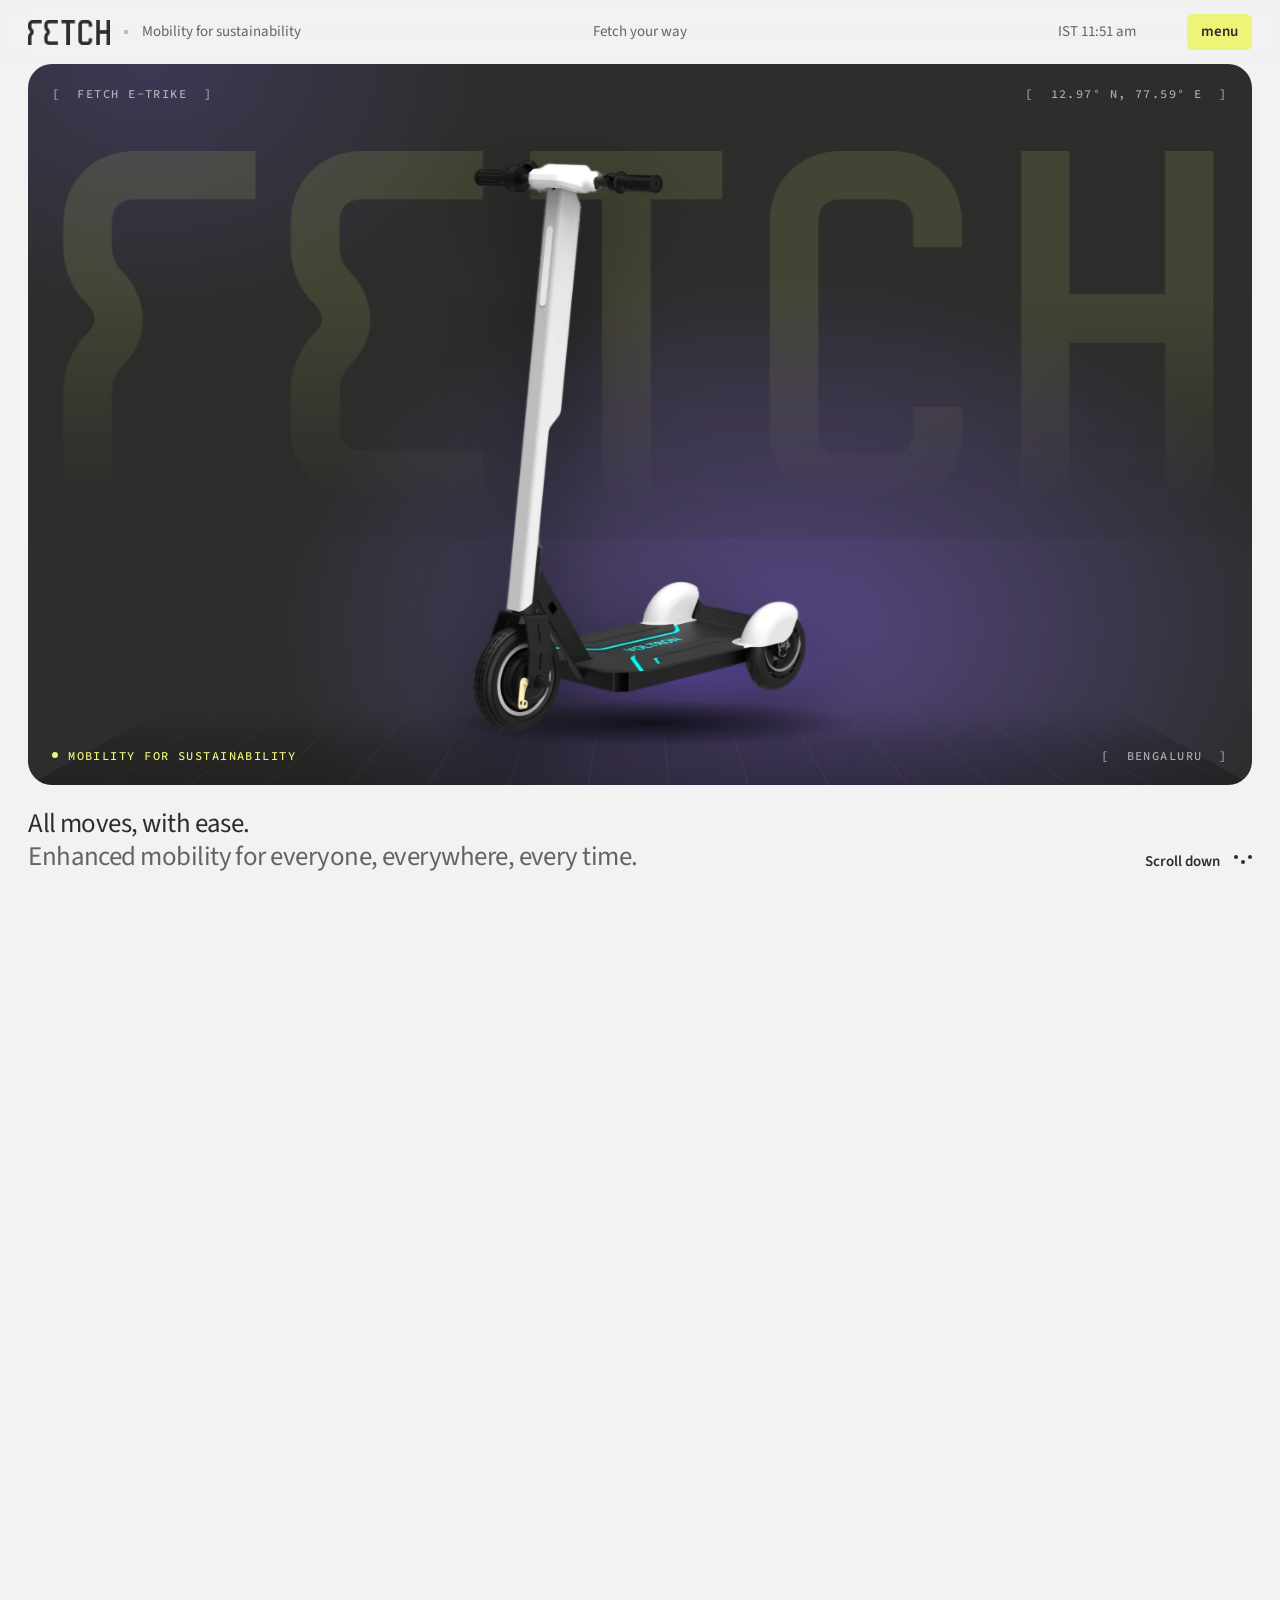
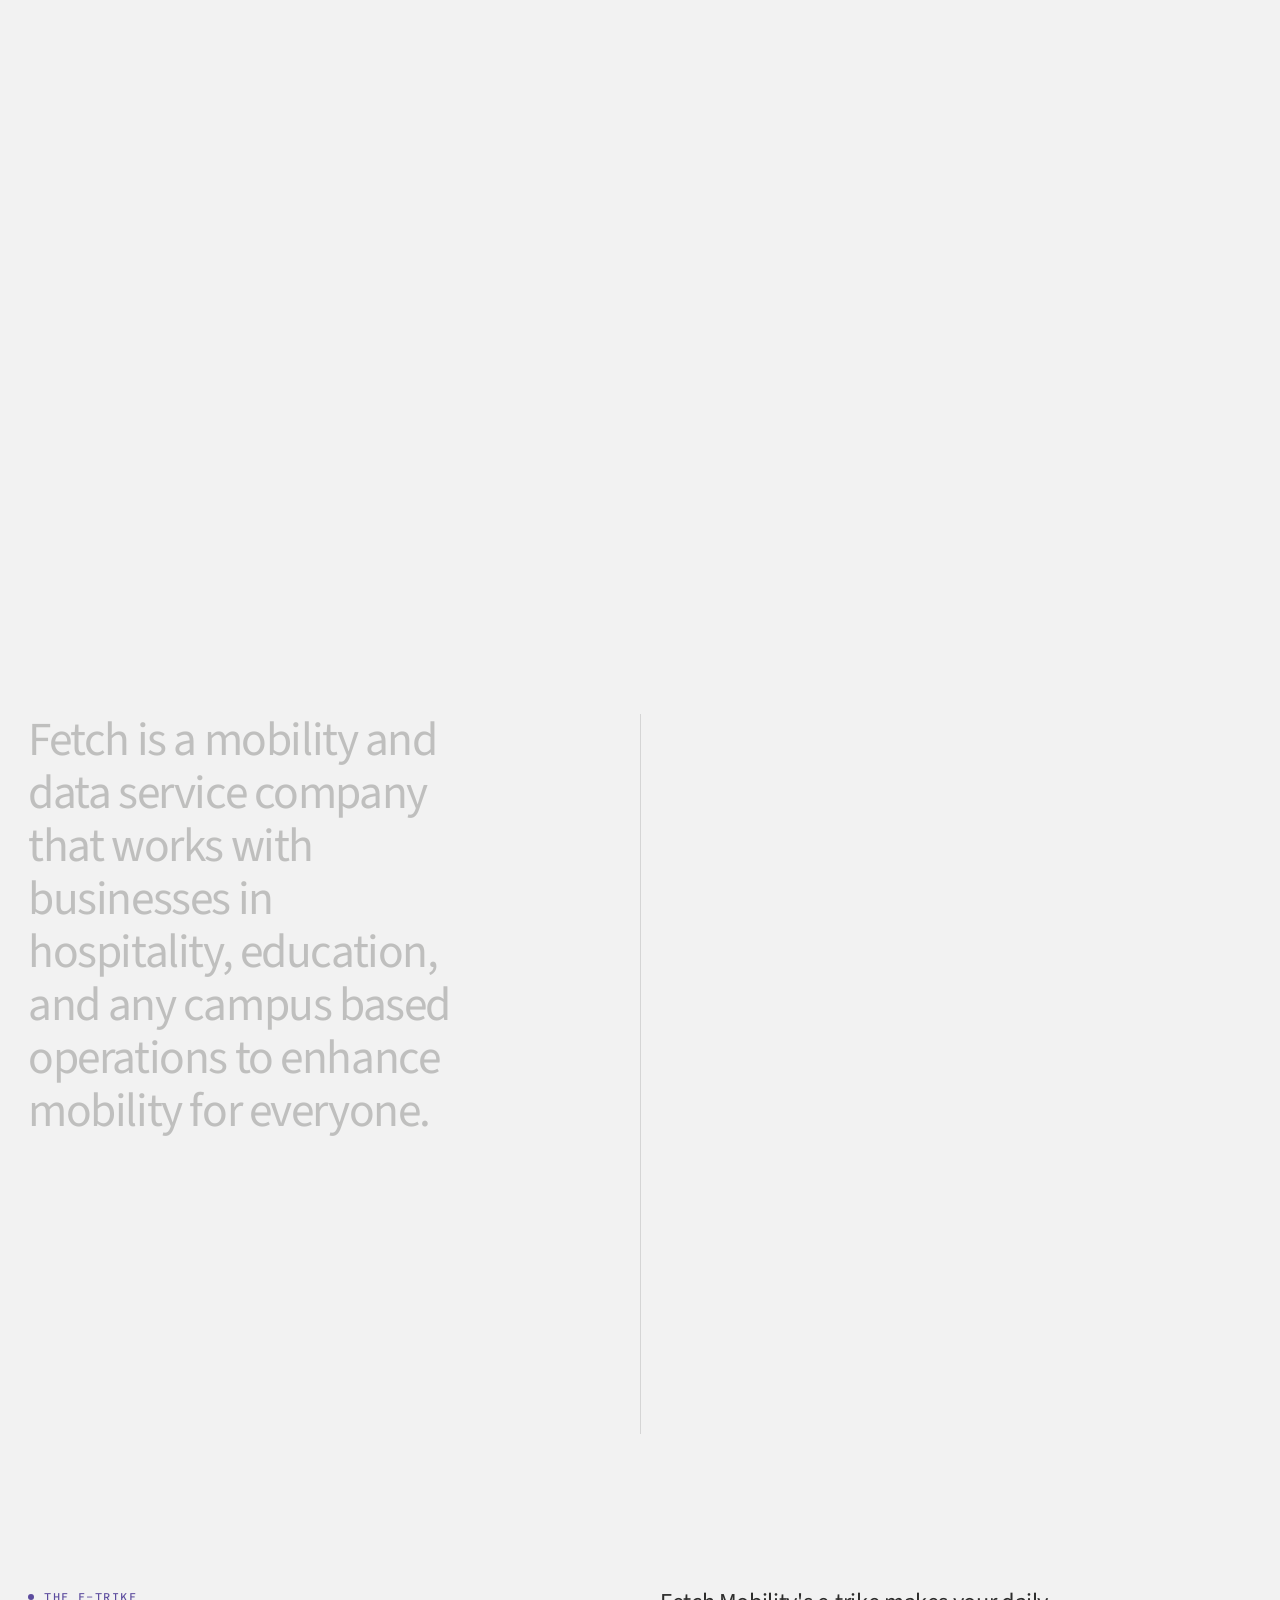
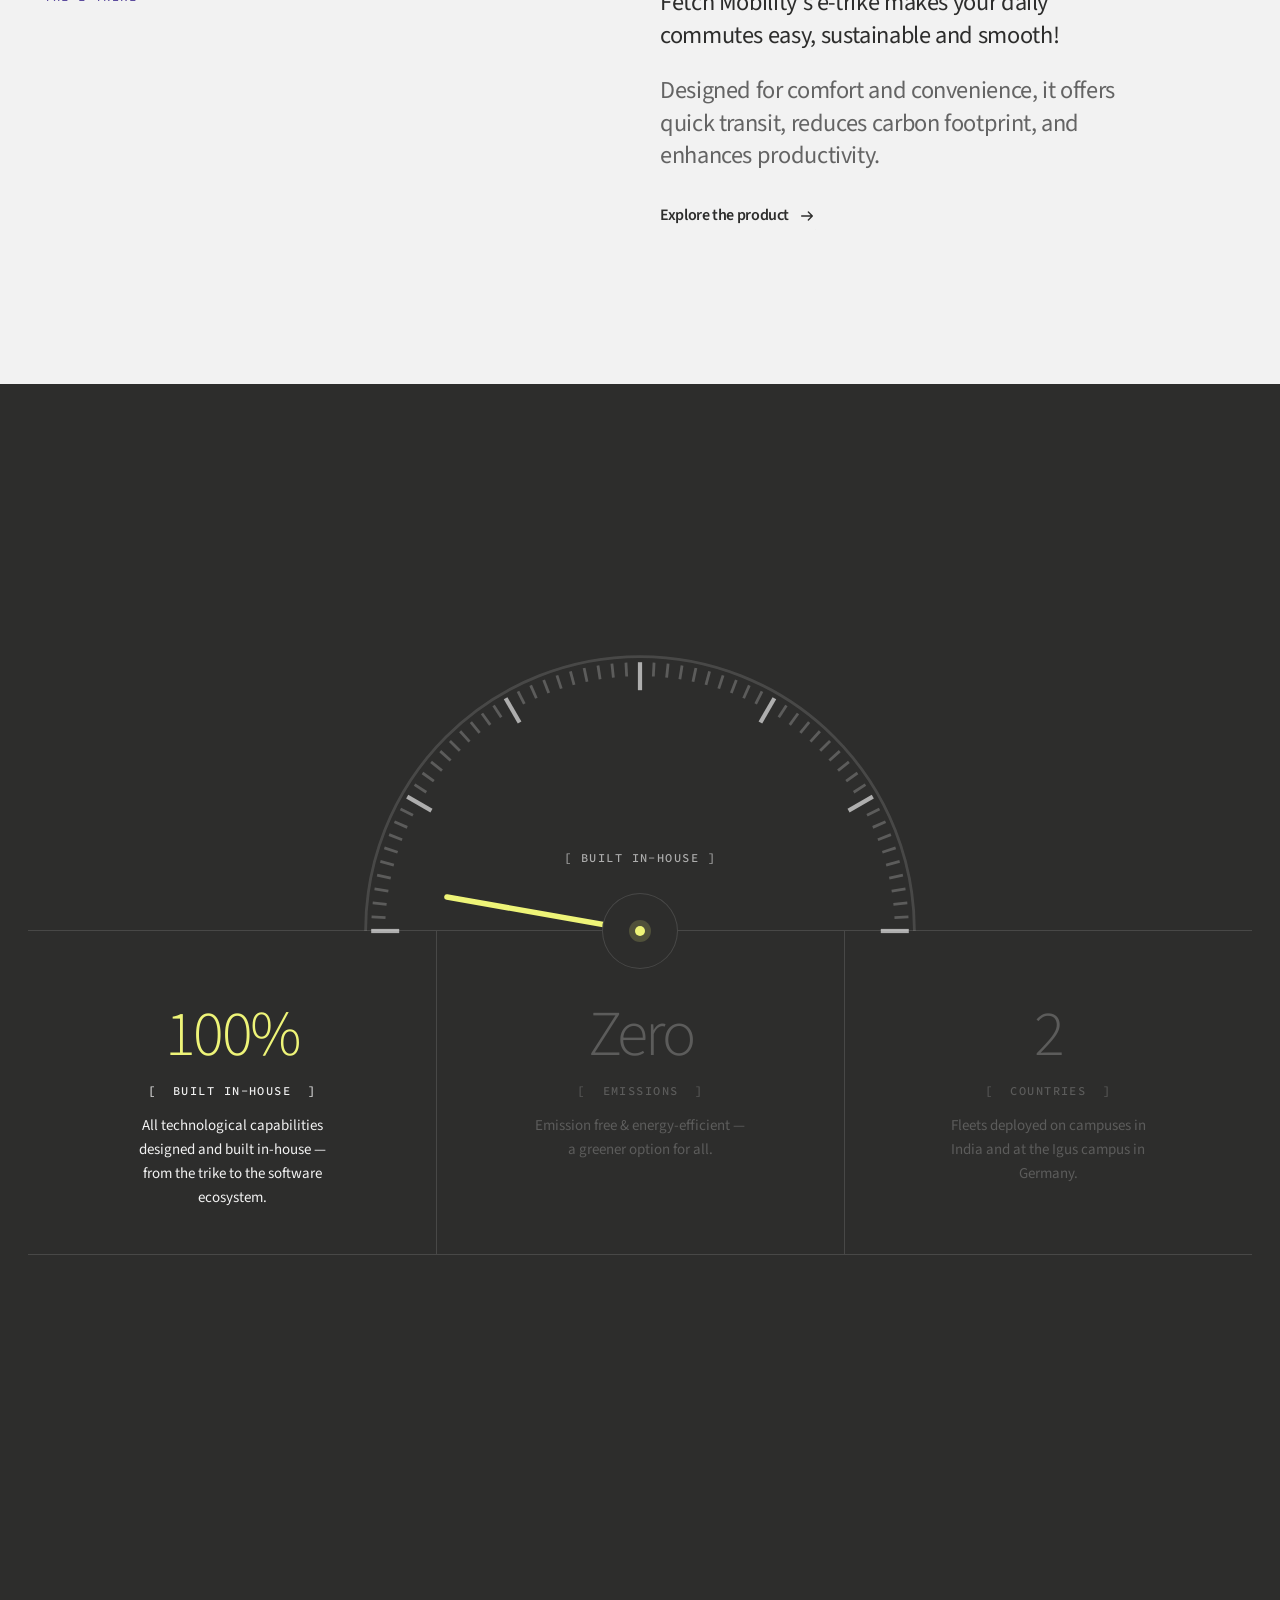
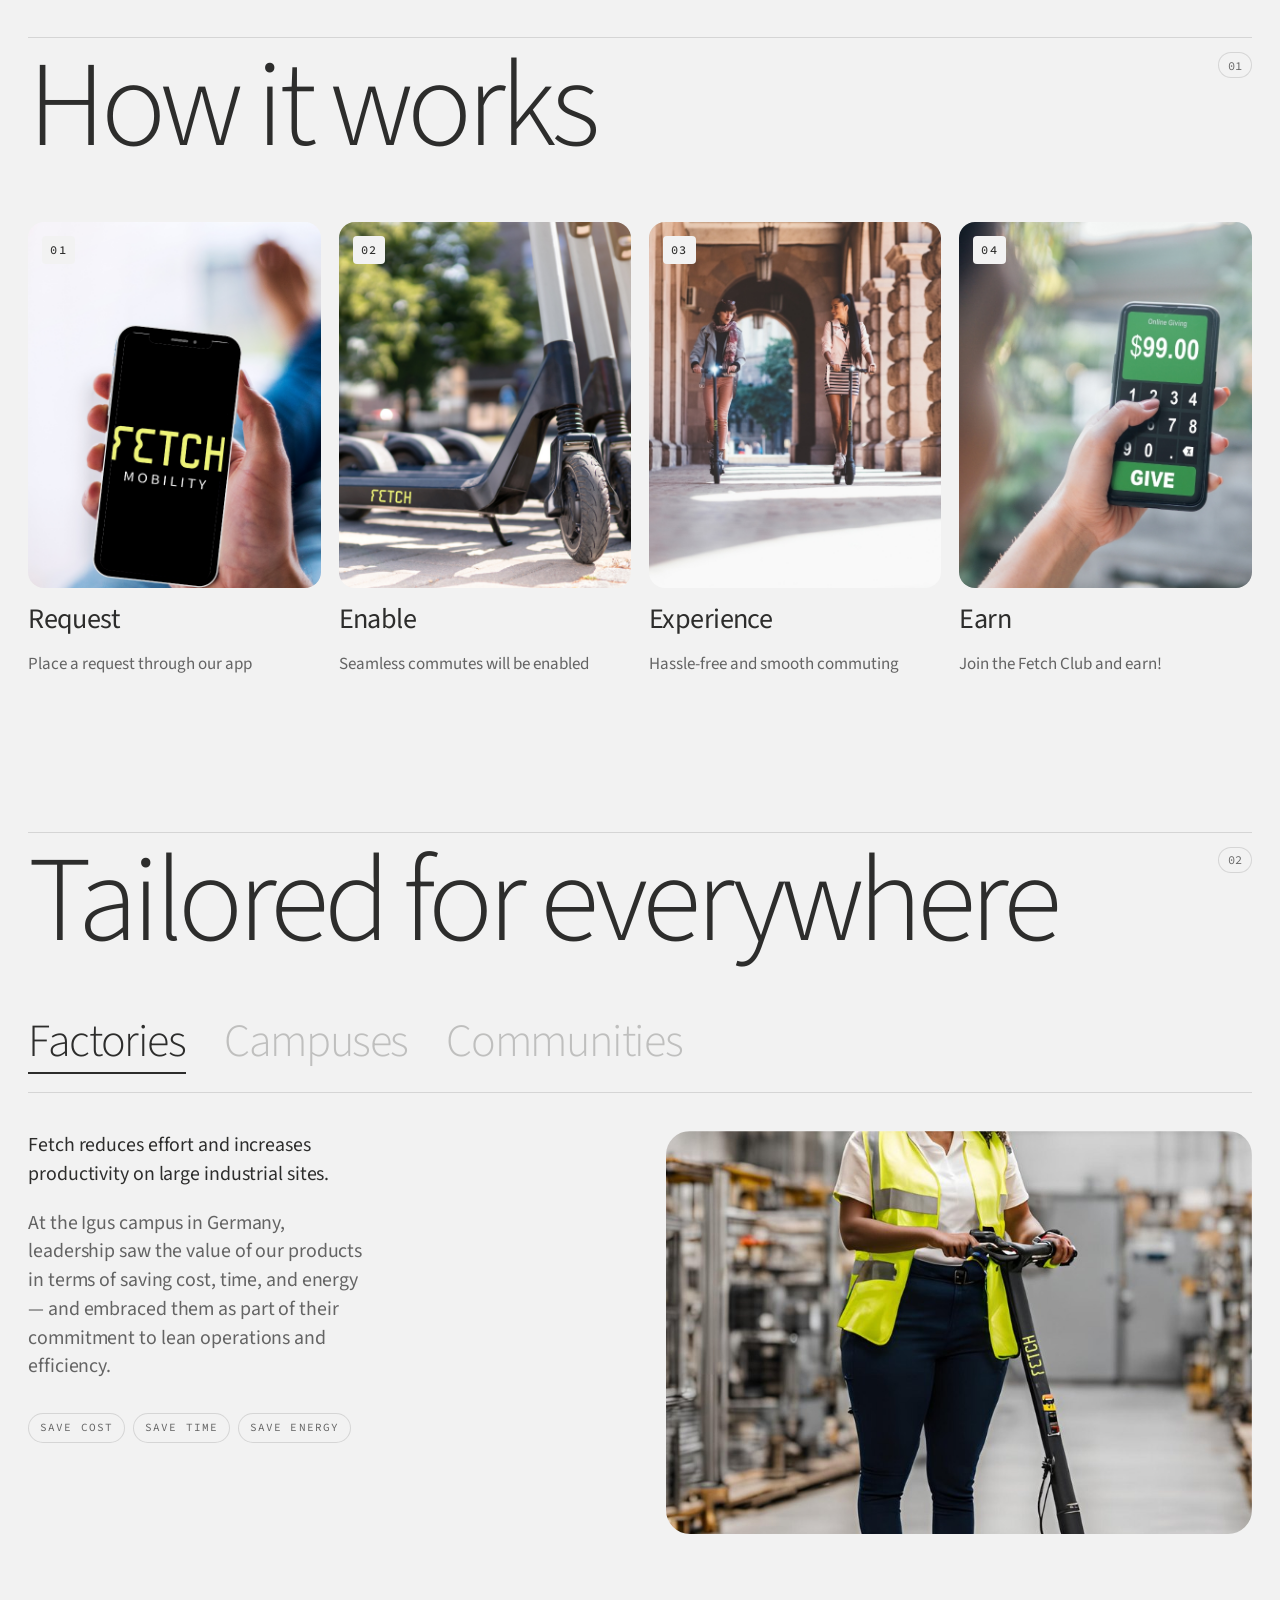
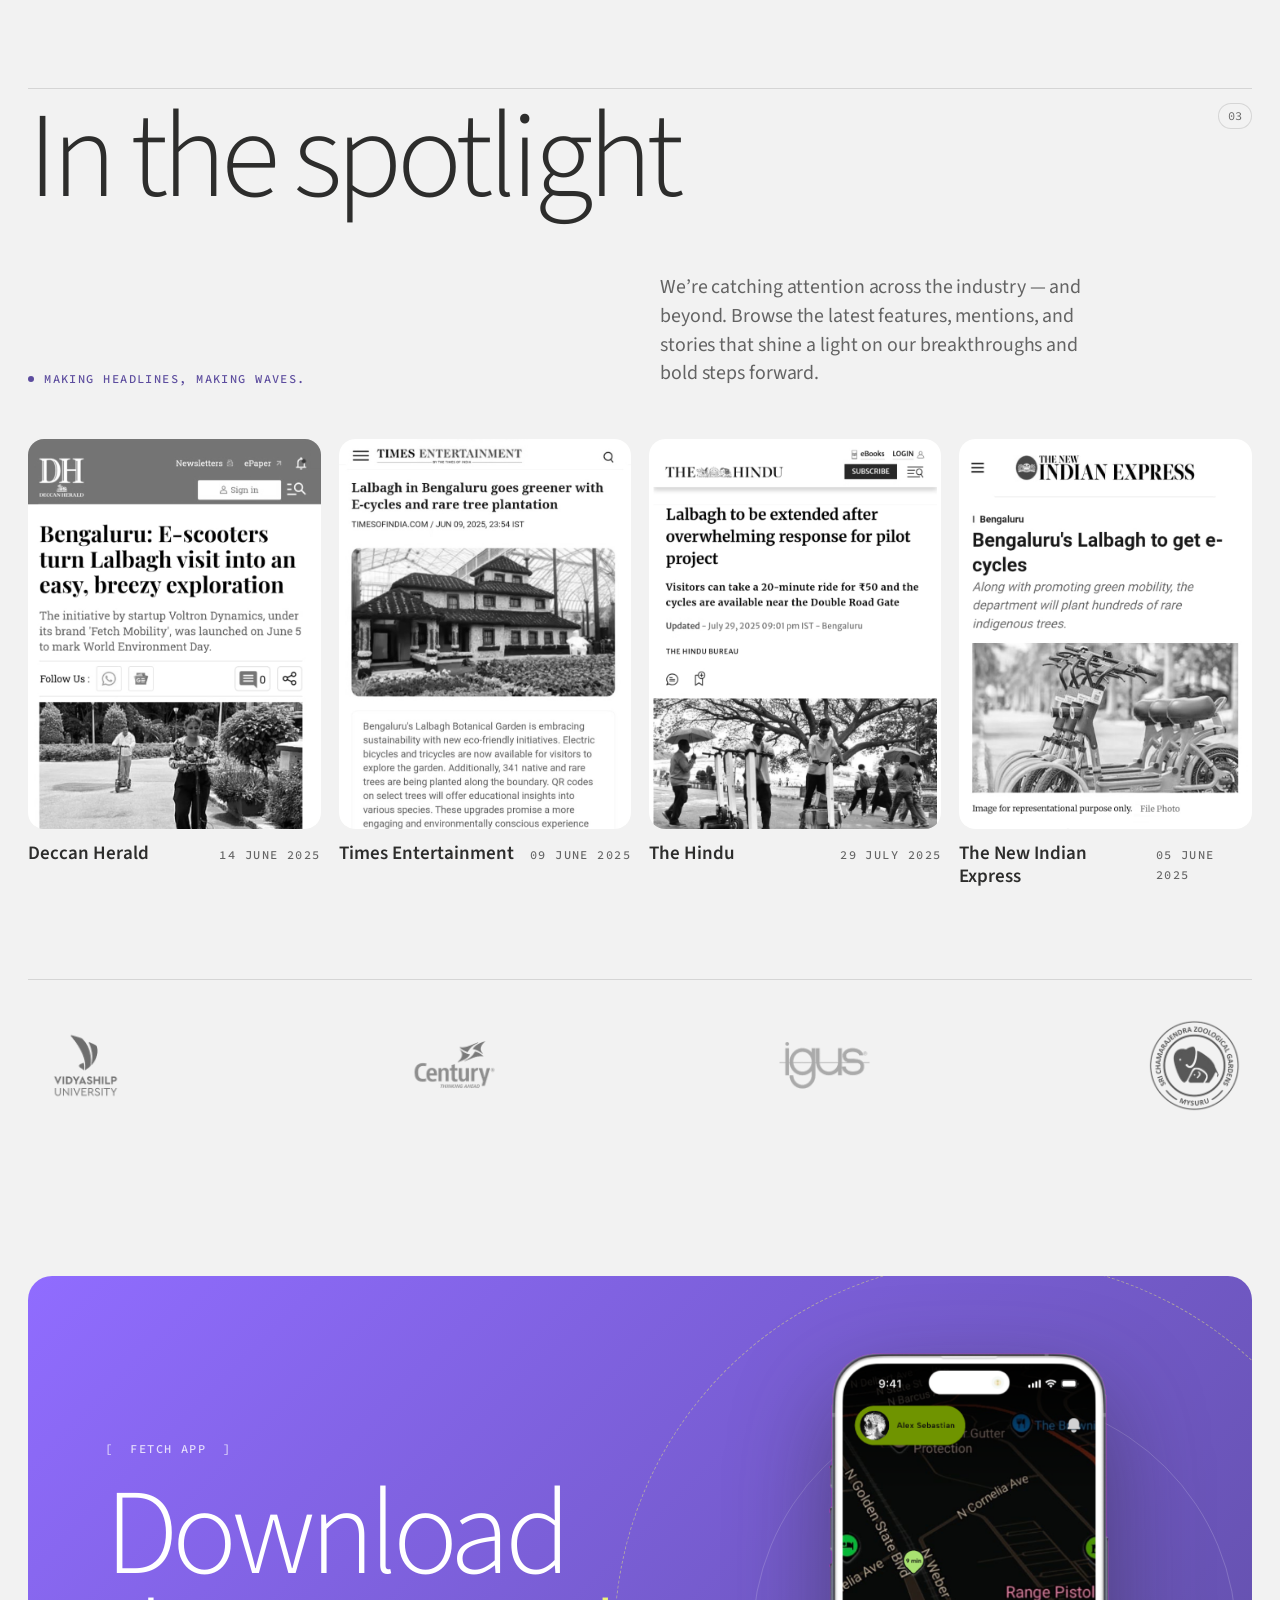
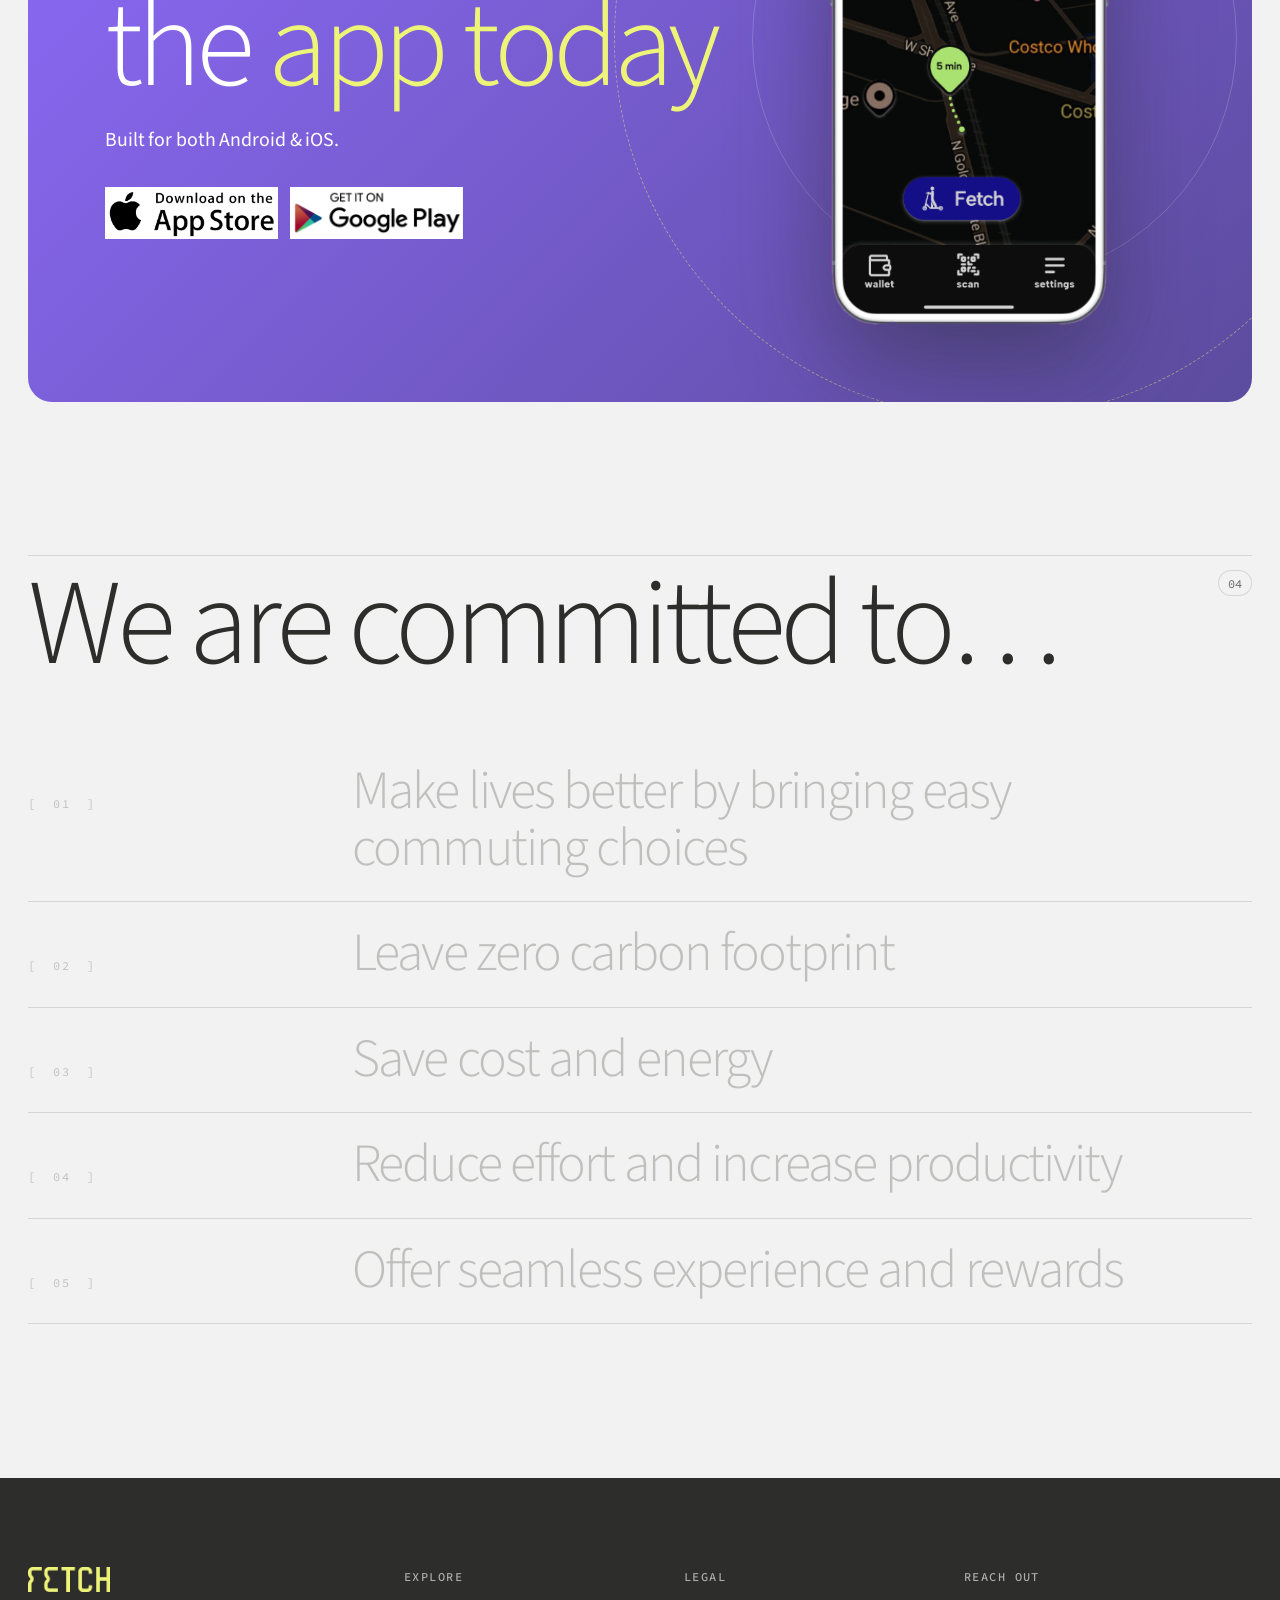
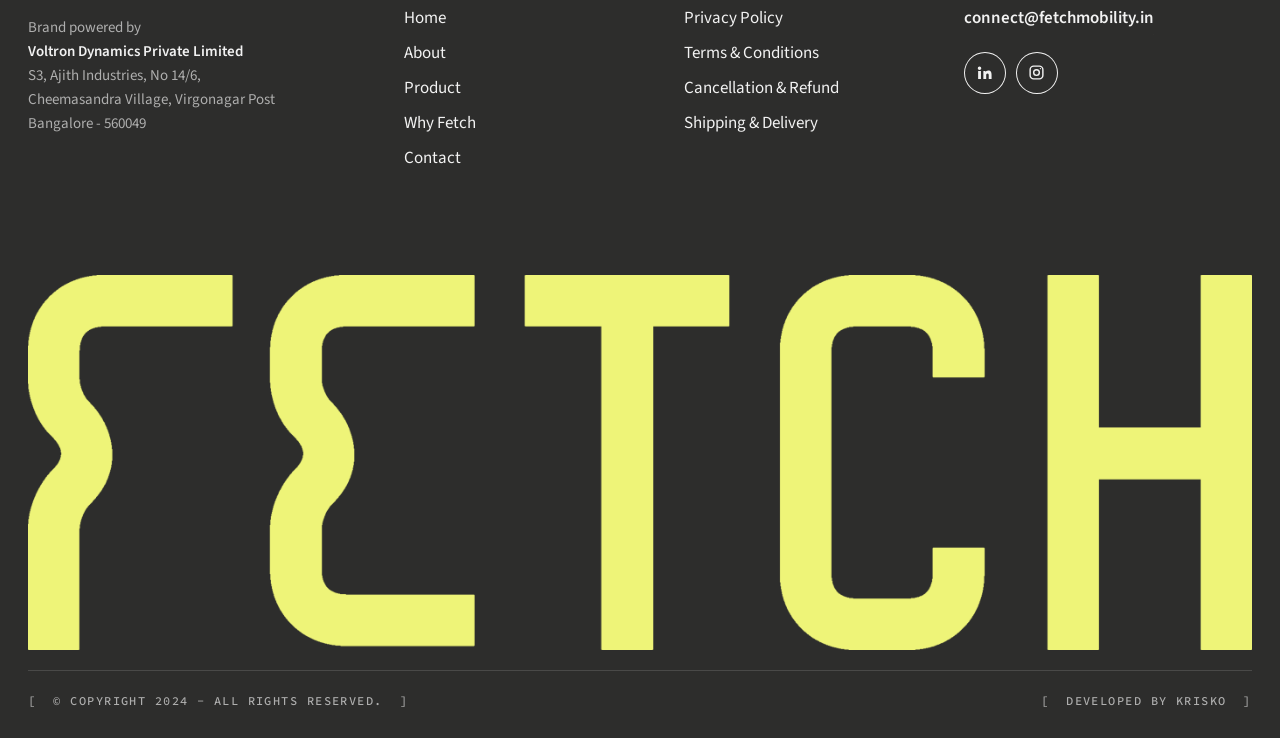
==== commit d18abd1d: "helo" ====
--- a/index.html
+++ b/index.html
@@ -2,1201 +2,346 @@
 <html lang="en">
 
 <head>
-
     <meta charset="UTF-8">
     <meta name="viewport" content="width=device-width, initial-scale=1.0">
-    <meta http-equiv="X-UA-Compatible" content="ie=edge">
+    <title>Fetch Mobility — All moves, with ease</title>
+    <meta name="description" content="Fetch Mobility brings enhanced, sustainable micro-mobility to campuses, factories and communities — for everyone, everywhere, every time.">
+    <meta name="theme-color" content="#F2F2F2">
     <link rel="icon" type="image/x-icon" href="img/icons/favicon.ico">
-
-    <!-- bootstrap grid css -->
-    <link rel="stylesheet" href="css/plugins/bootstrap-grid.css">
-    <!-- font awesome css -->
-    <link rel="stylesheet" href="css/plugins/font-awesome.min.css">
-    <!-- swiper css -->
-    <link rel="stylesheet" href="css/plugins/swiper.min.css">
-    <!-- fancy box css -->
-    <link rel="stylesheet" href="css/plugins/fancybox.min.css">
-    <!-- ashley scss -->
+    <link rel="preconnect" href="https://fonts.googleapis.com">
+    <link rel="preconnect" href="https://fonts.gstatic.com" crossorigin>
+    <link rel="stylesheet" href="https://fonts.googleapis.com/css2?family=Source+Code+Pro:wght@400;500&family=Source+Sans+3:wght@200..900&display=swap">
     <link rel="stylesheet" href="css/style.css">
-    <!-- page name -->
-    <title>Fetch</title>
-
+    <script>document.documentElement.classList.add("js");</script>
 </head>
 
 <body>
-
-    <!-- wrapper -->
-    <div class="mil-wrapper" id="top">
-
-        <!-- cursor -->
-        <div class="mil-ball">
-            <span class="mil-icon-1">
-                <svg viewBox="0 0 128 128">
-                    <path d="M106.1,41.9c-1.2-1.2-3.1-1.2-4.2,0c-1.2,1.2-1.2,3.1,0,4.2L116.8,61H11.2l14.9-14.9c1.2-1.2,1.2-3.1,0-4.2	c-1.2-1.2-3.1-1.2-4.2,0l-20,20c-1.2,1.2-1.2,3.1,0,4.2l20,20c0.6,0.6,1.4,0.9,2.1,0.9s1.5-0.3,2.1-0.9c1.2-1.2,1.2-3.1,0-4.2	L11.2,67h105.5l-14.9,14.9c-1.2,1.2-1.2,3.1,0,4.2c0.6,0.6,1.4,0.9,2.1,0.9s1.5-0.3,2.1-0.9l20-20c1.2-1.2,1.2-3.1,0-4.2L106.1,41.9	z" />
-                </svg>
-            </span>
-            <div class="mil-more-text">More</div>
-            <div class="mil-choose-text">Сhoose</div>
+    <a class="skip-link" href="#main">Skip to content</a>
+
+    <header class="site-header">
+        <div class="wrap">
+            <div class="brand">
+                <a href="index.html" class="wordmark" aria-label="Fetch Mobility — home"></a>
+                <span class="brand-sep" aria-hidden="true"></span>
+                <span class="brand-desc">Mobility for sustainability</span>
+            </div>
+            <span class="header-mid">Fetch your way</span>
+            <div class="header-end">
+                <span class="clock" data-clock>Bengaluru, IST</span>
+                <button class="menu-btn js-only" type="button" aria-expanded="false" aria-controls="menu">menu</button>
+                <a class="menu-btn nojs-only" href="#footer-nav">menu</a>
+            </div>
         </div>
-        <!-- cursor end -->
-
-        <!-- preloader -->
-        <div class="mil-preloader">
-            <div class="mil-preloader-animation">
-                <div class="mil-pos-abs mil-animation-1">
-                    <p class="mil-h3 mil-muted">All Moves,</p>
-                    <p class="mil-h3 mil-muted mil-thin">With Ease</p>
-                </div>
-                <div class="mil-pos-abs mil-animation-2">
-                    <div class="mil-reveal-frame">
-                        <p class="mil-reveal-box"></p>
-                        <p class="mil-h3 mil-muted mil-thin">Fetch Mobility</p>
-                    </div>
-                </div>
-            </div>
+    </header>
+
+    <div class="menu dark" id="menu" aria-hidden="true">
+        <nav aria-label="Main">
+            <ol class="menu-links">
+                <li><a href="index.html" aria-current="page">Home</a></li>
+                <li><a href="about.html">About</a></li>
+                <li><a href="product.html">Product</a></li>
+                <li><a href="why-fetch.html">Why Fetch</a></li>
+                <li><a href="contact.html">Contact</a></li>
+            </ol>
+        </nav>
+        <div class="menu-foot mono">
+            <a href="mailto:connect@fetchmobility.in">connect@fetchmobility.in</a>
+            <span class="br">Fetch your way</span>
         </div>
-        <!-- preloader end -->
-
-        <!-- scrollbar progress -->
-        <div class="mil-progress-track">
-            <div class="mil-progress"></div>
+    </div>
+
+    <main id="main">
+
+        <section class="ride" aria-labelledby="hero-title">
+            <div class="ride-pin">
+                <div class="stage dark">
+                    <span class="stage-word" aria-hidden="true"></span>
+                    <span class="stage-floor" aria-hidden="true"></span>
+                    <div class="streaks" aria-hidden="true"><span style="top:52%;width:220px"></span><span style="top:58%;width:340px"></span><span style="top:63%;width:160px"></span><span style="top:69%;width:280px"></span><span style="top:74%;width:200px"></span><span style="top:79%;width:360px"></span><span style="top:84%;width:180px"></span><span style="top:88%;width:260px"></span></div>
+                    <p class="stage-corner tl mono br">Fetch e&#8209;trike</p>
+                    <p class="stage-corner tr mono br">12.97° N, 77.59° E</p>
+                    <p class="stage-corner bl mono dot">Mobility for sustainability</p>
+                    <p class="stage-corner br-c mono br">Bengaluru</p>
+
+                    <div class="rider">
+                        <span class="rider-glow" aria-hidden="true"></span>
+                        <span class="rider-shadow" aria-hidden="true"></span>
+                        <div class="rider-body">
+                            <picture aria-hidden="true"><source srcset="img/scooter/trike.webp" type="image/webp"><img src="img/scooter/trike.png" alt="" width="786" height="1349" class="ghost"></picture>
+                            <picture aria-hidden="true"><source srcset="img/scooter/trike.webp" type="image/webp"><img src="img/scooter/trike.png" alt="" width="786" height="1349" class="ghost"></picture>
+                            <picture aria-hidden="true"><source srcset="img/scooter/trike.webp" type="image/webp"><img src="img/scooter/trike.png" alt="" width="786" height="1349" class="ghost"></picture>
+                            <picture><source srcset="img/scooter/trike.webp" type="image/webp"><img src="img/scooter/trike.png" alt="The Fetch electric trike" width="786" height="1349" class="rider-main" fetchpriority="high"></picture>
+                        </div>
+                    </div>
+
+                    <div class="stage-callout">
+                        <p class="mono br">The e&#8209;trike</p>
+                        <p class="price">Rs. 74,999</p>
+                        <p class="muted">only — perfect for factories, campuses, and gated communities.</p>
+                        <a href="product.html" class="btn btn-lime">Explore the product <svg viewBox="0 0 24 24" fill="none" stroke="currentColor" stroke-width="2" stroke-linecap="round" stroke-linejoin="round" aria-hidden="true"><path d="M4 12h16M14 6l6 6-6 6"/></svg></a>
+                    </div>
+                </div>
+                <div class="ride-foot">
+                    <h1 id="hero-title"><span>All moves, with ease.</span><span>Enhanced mobility for everyone, everywhere, every time.</span></h1>
+                    <a href="#intro" class="scroll-hint">Scroll down <span class="scroll-dots" aria-hidden="true"><i></i><i></i><i></i></span></a>
+                </div>
+            </div>
+        </section>
+
+        <section class="section" id="intro" aria-label="About Fetch">
+            <div class="wrap statement-grid">
+                <div><p class="statement scrub">Fetch is a mobility and data service company that works with businesses in hospitality, education, and any campus based operations to enhance mobility for everyone.</p></div>
+                <div></div>
+            </div>
+        </section>
+
+        <section class="section" style="padding-top:0" aria-labelledby="product-label">
+            <div class="wrap labelled">
+                <p class="mono dot" id="product-label">The e&#8209;trike</p>
+                <div class="copy" data-reveal>
+                    <p>Fetch Mobility's e-trike makes your daily commutes easy, sustainable and smooth!</p>
+                    <p class="muted">Designed for comfort and convenience, it offers quick transit, reduces carbon footprint, and enhances productivity.</p>
+                    <a href="product.html" class="link">Explore the product <svg viewBox="0 0 24 24" fill="none" stroke="currentColor" stroke-width="2" stroke-linecap="round" stroke-linejoin="round" aria-hidden="true"><path d="M4 12h16M14 6l6 6-6 6"/></svg></a>
+                </div>
+            </div>
+        </section>
+
+        <section class="gauge-track dark" aria-label="Fetch in numbers">
+            <div class="gauge-pin">
+                <div class="wrap">
+                    <div class="gauge">
+                        <svg viewBox="0 0 200 100" aria-hidden="true">
+                        <path class="arc" d="M2 100 A98 98 0 0 1 198 100"/>
+                        <line class="tick major" x1="4.00" y1="100.00" x2="14.00" y2="100.00"/><line class="tick" x1="4.13" y1="94.98" x2="9.12" y2="95.24"/><line class="tick" x1="4.53" y1="89.97" x2="9.50" y2="90.49"/><line class="tick" x1="5.18" y1="84.98" x2="10.12" y2="85.76"/><line class="tick" x1="6.10" y1="80.04" x2="10.99" y2="81.08"/><line class="tick" x1="7.27" y1="75.15" x2="12.10" y2="76.45"/><line class="tick" x1="8.70" y1="70.33" x2="13.45" y2="71.88"/><line class="tick" x1="10.38" y1="65.60" x2="15.04" y2="67.39"/><line class="tick" x1="12.30" y1="60.95" x2="16.87" y2="62.99"/><line class="tick" x1="14.46" y1="56.42" x2="18.92" y2="58.69"/><line class="tick major" x1="16.86" y1="52.00" x2="25.52" y2="57.00"/><line class="tick" x1="19.49" y1="47.71" x2="23.68" y2="50.44"/><line class="tick" x1="22.33" y1="43.57" x2="26.38" y2="46.51"/><line class="tick" x1="25.39" y1="39.59" x2="29.28" y2="42.73"/><line class="tick" x1="28.66" y1="35.76" x2="32.37" y2="39.11"/><line class="tick" x1="32.12" y1="32.12" x2="35.65" y2="35.65"/><line class="tick" x1="35.76" y1="28.66" x2="39.11" y2="32.37"/><line class="tick" x1="39.59" y1="25.39" x2="42.73" y2="29.28"/><line class="tick" x1="43.57" y1="22.33" x2="46.51" y2="26.38"/><line class="tick" x1="47.71" y1="19.49" x2="50.44" y2="23.68"/><line class="tick major" x1="52.00" y1="16.86" x2="57.00" y2="25.52"/><line class="tick" x1="56.42" y1="14.46" x2="58.69" y2="18.92"/><line class="tick" x1="60.95" y1="12.30" x2="62.99" y2="16.87"/><line class="tick" x1="65.60" y1="10.38" x2="67.39" y2="15.04"/><line class="tick" x1="70.33" y1="8.70" x2="71.88" y2="13.45"/><line class="tick" x1="75.15" y1="7.27" x2="76.45" y2="12.10"/><line class="tick" x1="80.04" y1="6.10" x2="81.08" y2="10.99"/><line class="tick" x1="84.98" y1="5.18" x2="85.76" y2="10.12"/><line class="tick" x1="89.97" y1="4.53" x2="90.49" y2="9.50"/><line class="tick" x1="94.98" y1="4.13" x2="95.24" y2="9.12"/><line class="tick major" x1="100.00" y1="4.00" x2="100.00" y2="14.00"/><line class="tick" x1="105.02" y1="4.13" x2="104.76" y2="9.12"/><line class="tick" x1="110.03" y1="4.53" x2="109.51" y2="9.50"/><line class="tick" x1="115.02" y1="5.18" x2="114.24" y2="10.12"/><line class="tick" x1="119.96" y1="6.10" x2="118.92" y2="10.99"/><line class="tick" x1="124.85" y1="7.27" x2="123.55" y2="12.10"/><line class="tick" x1="129.67" y1="8.70" x2="128.12" y2="13.45"/><line class="tick" x1="134.40" y1="10.38" x2="132.61" y2="15.04"/><line class="tick" x1="139.05" y1="12.30" x2="137.01" y2="16.87"/><line class="tick" x1="143.58" y1="14.46" x2="141.31" y2="18.92"/><line class="tick major" x1="148.00" y1="16.86" x2="143.00" y2="25.52"/><line class="tick" x1="152.29" y1="19.49" x2="149.56" y2="23.68"/><line class="tick" x1="156.43" y1="22.33" x2="153.49" y2="26.38"/><line class="tick" x1="160.41" y1="25.39" x2="157.27" y2="29.28"/><line class="tick" x1="164.24" y1="28.66" x2="160.89" y2="32.37"/><line class="tick" x1="167.88" y1="32.12" x2="164.35" y2="35.65"/><line class="tick" x1="171.34" y1="35.76" x2="167.63" y2="39.11"/><line class="tick" x1="174.61" y1="39.59" x2="170.72" y2="42.73"/><line class="tick" x1="177.67" y1="43.57" x2="173.62" y2="46.51"/><line class="tick" x1="180.51" y1="47.71" x2="176.32" y2="50.44"/><line class="tick major" x1="183.14" y1="52.00" x2="174.48" y2="57.00"/><line class="tick" x1="185.54" y1="56.42" x2="181.08" y2="58.69"/><line class="tick" x1="187.70" y1="60.95" x2="183.13" y2="62.99"/><line class="tick" x1="189.62" y1="65.60" x2="184.96" y2="67.39"/><line class="tick" x1="191.30" y1="70.33" x2="186.55" y2="71.88"/><line class="tick" x1="192.73" y1="75.15" x2="187.90" y2="76.45"/><line class="tick" x1="193.90" y1="80.04" x2="189.01" y2="81.08"/><line class="tick" x1="194.82" y1="84.98" x2="189.88" y2="85.76"/><line class="tick" x1="195.47" y1="89.97" x2="190.50" y2="90.49"/><line class="tick" x1="195.87" y1="94.98" x2="190.88" y2="95.24"/><line class="tick major" x1="196.00" y1="100.00" x2="186.00" y2="100.00"/>
+                        <line class="needle" x1="100" y1="100" x2="100" y2="30" style="transform-box:view-box;transform-origin:100px 100px;transform:rotate(-80deg)"/>
+                    </svg>
+                        <p class="gauge-label mono" aria-hidden="true">[  BUILT IN-HOUSE  ]</p>
+                        <span class="gauge-hub" aria-hidden="true"><i></i></span>
+                    </div>
+                    <div class="stats">
+                    <div class="stat" data-label="[  BUILT IN-HOUSE  ]">
+                        <strong>100%</strong>
+                        <span class="mono br">Built in-house</span>
+                        <p>All technological capabilities designed and built in-house — from the trike to the software ecosystem.</p>
+                    </div>
+
+                    <div class="stat" data-label="[  EMISSIONS  ]">
+                        <strong>Zero</strong>
+                        <span class="mono br">Emissions</span>
+                        <p>Emission free &amp; energy-efficient — a greener option for all.</p>
+                    </div>
+
+                    <div class="stat" data-label="[  COUNTRIES  ]">
+                        <strong>2</strong>
+                        <span class="mono br">Countries</span>
+                        <p>Fleets deployed on campuses in India and at the Igus campus in Germany.</p>
+                    </div>
+                    </div>
+                </div>
+            </div>
+        </section>
+
+        <section class="section" aria-labelledby="how-title">
+            <div class="wrap">
+                <div class="big-head">
+                    <h2 class="title" id="how-title" data-reveal>How it works</h2>
+                    <span class="pill-num" aria-hidden="true">01</span>
+                </div>
+                <div class="steps">
+                    <article class="step" data-reveal style="--d:0.00s">
+                        <div class="step-media"><img src="img/works/home-1.png" alt="" loading="lazy"><span class="mono">01</span></div>
+                        <h3>Request</h3>
+                        <p>Place a request through our app</p>
+                    </article>
+
+                    <article class="step" data-reveal style="--d:0.08s">
+                        <div class="step-media"><img src="img/works/home-2.png" alt="" loading="lazy"><span class="mono">02</span></div>
+                        <h3>Enable</h3>
+                        <p>Seamless commutes will be enabled</p>
+                    </article>
+
+                    <article class="step" data-reveal style="--d:0.16s">
+                        <div class="step-media"><img src="img/works/home-3.jpg" alt="" loading="lazy"><span class="mono">03</span></div>
+                        <h3>Experience</h3>
+                        <p>Hassle-free and smooth commuting</p>
+                    </article>
+
+                    <article class="step" data-reveal style="--d:0.24s">
+                        <div class="step-media"><img src="img/works/home-4.jpg" alt="" loading="lazy"><span class="mono">04</span></div>
+                        <h3>Earn</h3>
+                        <p>Join the Fetch Club and earn!</p>
+                    </article>
+                </div>
+            </div>
+        </section>
+
+        <section class="section" style="padding-top:0" aria-labelledby="sol-title">
+            <div class="wrap">
+                <div class="big-head">
+                    <h2 class="title" id="sol-title" data-reveal>Tailored for everywhere</h2>
+                    <span class="pill-num" aria-hidden="true">02</span>
+                </div>
+                <div class="tabs" role="tablist" aria-label="Where Fetch works">
+                    <button class="tab" type="button" role="tab" id="tab-factories" aria-controls="panel-factories" aria-selected="true" tabindex="0">Factories</button>
+                    <button class="tab" type="button" role="tab" id="tab-campuses" aria-controls="panel-campuses" aria-selected="false" tabindex="-1">Campuses</button>
+                    <button class="tab" type="button" role="tab" id="tab-communities" aria-controls="panel-communities" aria-selected="false" tabindex="-1">Communities</button>
+                </div>
+                <div class="panels">
+                    <div class="panel is-on" role="tabpanel" id="panel-factories" aria-labelledby="tab-factories" aria-hidden="false">
+                        <div>
+                            <p class="lead">Fetch reduces effort and increases productivity on large industrial sites.</p><p class="lead">At the Igus campus in Germany, leadership saw the value of our products in terms of saving cost, time, and energy — and embraced them as part of their commitment to lean operations and efficiency.</p>
+                            <ul class="chips"><li>Save cost</li><li>Save time</li><li>Save energy</li></ul>
+                        </div>
+                        <figure class="panel-media"><img src="img/places/factories.jpg" alt="A worker riding a Fetch scooter through a warehouse" loading="lazy"></figure>
+                    </div>
+
+                    <div class="panel" role="tabpanel" id="panel-campuses" aria-labelledby="tab-campuses" aria-hidden="true">
+                        <div>
+                            <p class="lead">Whether you are a student, staff member, professor or IT professional, Fetch is available for anyone on campus.</p><p class="lead">At Vidyashilp University, our trikes transformed campus commutes — universally loved by students, staff, and faculty alike.</p>
+                            <ul class="chips"><li>Universities</li><li>IT campuses</li><li>Organisations</li></ul>
+                        </div>
+                        <figure class="panel-media"><img src="img/places/campuses.jpg" alt="A student riding a Fetch scooter" loading="lazy"></figure>
+                    </div>
+
+                    <div class="panel" role="tabpanel" id="panel-communities" aria-labelledby="tab-communities" aria-hidden="true">
+                        <div>
+                            <p class="lead">Perfect for gated communities. Stop worrying about parking, traffic or delays.</p><p class="lead">Just hop on and fetch your way — emission free and energy-efficient, for a more sustainable and healthier environment for everyone.</p>
+                            <ul class="chips"><li>Gated communities</li><li>Hospitality</li><li>Education</li></ul>
+                        </div>
+                        <figure class="panel-media"><img src="img/places/communities.jpg" alt="A commuter riding a Fetch scooter" loading="lazy"></figure>
+                    </div>
+                </div>
+            </div>
+        </section>
+
+        <section class="section" style="padding-top:0" aria-labelledby="spot-title">
+            <div class="wrap">
+                <div class="big-head">
+                    <h2 class="title" id="spot-title" data-reveal>In the spotlight</h2>
+                    <span class="pill-num" aria-hidden="true">03</span>
+                </div>
+                <div class="head-row" style="margin-bottom:clamp(32px,4vw,56px)">
+                    <p class="mono dot">Making headlines, making waves.</p>
+                    <p class="lead muted">We’re catching attention across the industry — and beyond. Browse the latest features, mentions, and stories that shine a light on our breakthroughs and bold steps forward.</p>
+                </div>
+                <div class="press">
+                    <a href="https://www.deccanherald.com/india/karnataka/bengaluru/bengaluru-e-scooters-turn-lalbagh-visit-into-an-easy-breezy-exploration-3585523" target="_blank" rel="noopener" data-reveal style="--d:0.00s">
+                        <div class="press-media"><img src="img/photo/img-2.png" alt="Deccan Herald — Fetch Bikes" loading="lazy"></div>
+                        <div class="press-meta"><h3>Deccan Herald</h3><time class="mono" datetime="2025-06-14">14 June 2025</time></div>
+                    </a>
+
+                    <a href="https://timesofindia.indiatimes.com/life-style/travel/news/lalbagh-in-bengaluru-goes-greener-with-e-cycles-and-rare-tree-plantation/articleshow/121735945.cms" target="_blank" rel="noopener" data-reveal style="--d:0.08s">
+                        <div class="press-media"><img src="img/photo/img-1.jpeg" alt="Times Entertainment — Fetch Bikes" loading="lazy"></div>
+                        <div class="press-meta"><h3>Times Entertainment</h3><time class="mono" datetime="2025-06-09">09 June 2025</time></div>
+                    </a>
+
+                    <a href="https://www.thehindu.com/news/national/karnataka/e-cycle-initiative-in-bengalurus-lalbagh-to-be-extended-after-overwhelming-response-for-pilot-project/article69869267.ece" target="_blank" rel="noopener" data-reveal style="--d:0.16s">
+                        <div class="press-media"><img src="img/photo/img-3.png" alt="The Hindu — Fetch Bikes" loading="lazy"></div>
+                        <div class="press-meta"><h3>The Hindu</h3><time class="mono" datetime="2025-07-29">29 July 2025</time></div>
+                    </a>
+
+                    <a href="https://www.newindianexpress.com/cities/bengaluru/2025/Jun/05/bengalurus-lalbagh-to-get-e-cycles" target="_blank" rel="noopener" data-reveal style="--d:0.24s">
+                        <div class="press-media"><img src="img/photo/img-4.png" alt="The New Indian Express — Fetch Bikes" loading="lazy"></div>
+                        <div class="press-meta"><h3>The New Indian Express</h3><time class="mono" datetime="2025-06-05">05 June 2025</time></div>
+                    </a>
+                </div>
+                <div class="partners" data-reveal>
+                    <img src="img/partners/Group29.png" alt="Partner logo" loading="lazy">
+                    <img src="img/partners/Group30.png" alt="Partner logo" loading="lazy">
+                    <img src="img/partners/Group31.png" alt="Partner logo" loading="lazy">
+                    <img src="img/partners/Group32.png" alt="Partner logo" loading="lazy">
+                </div>
+            </div>
+        </section>
+
+        <section class="section" style="padding-top:0" id="app" aria-labelledby="app-title">
+            <div class="wrap">
+                <div class="app-card" data-reveal>
+                    <span class="app-rings" aria-hidden="true"></span>
+                    <div>
+                        <p class="mono br">Fetch app</p>
+                        <h2 class="title" id="app-title">Download the <em>app today</em></h2>
+                        <p class="lead">Built for both Android &amp; iOS.</p>
+                        <div class="stores">
+                            <img src="img/photo/appstore.png" alt="Download on the App Store" loading="lazy">
+                            <img src="img/photo/playstore.png" alt="Get it on Google Play" loading="lazy">
+                        </div>
+                    </div>
+                    <img class="app-phone" src="img/brand/app-phone.png" alt="The Fetch app on a phone, showing a ride map" loading="lazy">
+                </div>
+            </div>
+        </section>
+
+        <section class="section" style="padding-top:0;padding-bottom:0" aria-labelledby="promise-title">
+            <div class="wrap">
+                <div class="big-head">
+                    <h2 class="title" id="promise-title" data-reveal>We are committed to…</h2>
+                    <span class="pill-num" aria-hidden="true">04</span>
+                </div>
+                <ol class="pledges">
+                    <li class="pledge"><span>Make lives better by bringing easy commuting choices</span></li>
+                    <li class="pledge"><span>Leave zero carbon footprint</span></li>
+                    <li class="pledge"><span>Save cost and energy</span></li>
+                    <li class="pledge"><span>Reduce effort and increase productivity</span></li>
+                    <li class="pledge"><span>Offer seamless experience and rewards</span></li>
+                </ol>
+            </div>
+        </section>
+
+    </main>
+
+    <footer class="site-footer dark">
+        <div class="wrap">
+            <div class="footer-grid">
+                <div>
+                    <a href="index.html" class="wordmark lime" aria-label="Fetch Mobility — home"></a>
+                    <address>
+                        Brand powered by
+                        <strong>Voltron Dynamics Private Limited</strong>
+                        S3, Ajith Industries, No 14/6,<br>
+                        Cheemasandra Village, Virgonagar Post<br>
+                        Bangalore - 560049
+                    </address>
+                </div>
+                <nav id="footer-nav" aria-labelledby="f-explore">
+                    <h2 class="mono" id="f-explore">Explore</h2>
+                    <ul>
+                        <li><a href="index.html">Home</a></li>
+                        <li><a href="about.html">About</a></li>
+                        <li><a href="product.html">Product</a></li>
+                        <li><a href="why-fetch.html">Why Fetch</a></li>
+                        <li><a href="contact.html">Contact</a></li>
+                    </ul>
+                </nav>
+                <nav aria-labelledby="f-legal">
+                    <h2 class="mono" id="f-legal">Legal</h2>
+                    <ul>
+                        <li><a href="policy.html">Privacy Policy</a></li>
+                        <li><a href="terms.html">Terms &amp; Conditions</a></li>
+                        <li><a href="cancellation.html">Cancellation &amp; Refund</a></li>
+                        <li><a href="delivery.html">Shipping &amp; Delivery</a></li>
+                    </ul>
+                </nav>
+                <div>
+                    <h2 class="mono">Reach out</h2>
+                    <a href="mailto:connect@fetchmobility.in" class="link">connect@fetchmobility.in</a>
+                    <div class="socials">
+                        <a href="https://www.linkedin.com/company/fetchmobility/" target="_blank" rel="noopener" aria-label="Fetch Mobility on LinkedIn"><svg viewBox="0 0 24 24" fill="currentColor" aria-hidden="true"><path d="M4.98 3.5a2.5 2.5 0 1 1 0 5 2.5 2.5 0 0 1 0-5zM3 9.75h4V21H3V9.75zM9.5 9.75h3.83v1.54h.06c.53-1 1.84-2.06 3.79-2.06 4.05 0 4.8 2.67 4.8 6.13V21h-4v-4.99c0-1.19-.02-2.72-1.66-2.72-1.66 0-1.92 1.3-1.92 2.63V21h-4V9.75z"/></svg></a>
+                        <a href="https://www.instagram.com/fetchmobility" target="_blank" rel="noopener" aria-label="Fetch Mobility on Instagram"><svg viewBox="0 0 24 24" fill="none" stroke="currentColor" stroke-width="2" aria-hidden="true"><rect x="3" y="3" width="18" height="18" rx="5"/><circle cx="12" cy="12" r="4"/><circle cx="17.5" cy="6.5" r="1" fill="currentColor" stroke="none"/></svg></a>
+                    </div>
+                </div>
+            </div>
+            <span class="footer-mark" aria-hidden="true"></span>
+            <div class="footer-bottom mono">
+                <span class="br">© Copyright 2024 - All Rights Reserved.</span>
+                <a href="https://www.krisko.in" target="_blank" rel="noopener" class="br">Developed by Krisko</a>
+            </div>
         </div>
-        <!-- scrollbar progress end -->
-
-        <!-- menu -->
-        <div class="mil-menu-frame">
-            <!-- frame clone -->
-            <div class="mil-frame-top">
-                <!-- <a href="index.html" class="mil-logo">A.</a> -->
-                <a href="index.html" class="mil-logo">
-                    <img src="img/photo/logo-light.png" alt="Logo" style="width: 120px; height: auto;">
-                </a>
-                <div class="mil-menu-btn">
-                    <span></span>
-                </div>
-            </div>
-            <!-- frame clone end -->
-            <div class="container">
-                <div class="mil-menu-content">
-                    <div class="row">
-                        <div class="col-xl-5">
-                            <nav class="mil-main-menu" >
-                                <ul>
-                                    <li class="mil-has-children mil-active">
-                                        <a href="index.html">Home</a>
-                                        <!-- <ul>
-                                            <li><a href="home-1.html">Landing page</a></li>
-                                            <li><a href="home-2.html">Personal</a></li>
-                                            <li><a href="portfolio-3.html">Portfolio slider</a></li>
-                                        </ul> -->
-                                    </li>
-                                    <li class="mil-has-children">
-                                        <a href="about.html">About</a>
-                                        <!-- <ul>
-                                            <li><a href="portfolio-1.html">Grid type 1</a></li>
-                                            <li><a href="portfolio-2.html">Grid type 2</a></li>
-                                            <li><a href="portfolio-3.html">Slider</a></li>
-                                        </ul> -->
-                                    </li>
-                                    <li class="mil-has-children">
-                                        <a href="product.html">Product</a>
-                                    </li>
-                                    <li class="mil-has-children">
-                                        <a href="why-fetch.html">Why Fetch</a>
-                                        <!-- <ul>
-                                            <li><a href="services.html">Services List</a></li>
-                                            <li><a href="service.html">Single service</a></li>
-                                        </ul> -->
-                                    </li>
-
-
-                                    <!-- #TODO: Uncomment -->
-                                    <!-- <li class="mil-has-children"> -->
-                                        <!-- #TODO: Add href value -->
-                                        <!-- <a href="#.">Product</a> -->
-                                        <!-- <ul>
-                                            <li><a href="blog.html">Blog List</a></li>
-                                            <li><a href="publication.html">Publication</a></li>
-                                        </ul> -->
-                                    <!-- </li> -->
-                                     <!-- #TODO: Uncomment -->
-                                    <!-- <li class="mil-has-children"> -->
-                                        <!-- <a href="blog.html">Blog</a> -->
-                                        <!-- <ul>
-                                            <li><a href="team.html">Team</a></li>
-                                            <li><a href="contact.html">Contact</a></li>
-                                            <li><a href="404.html">404</a></li>
-                                        </ul> -->
-                                    <!-- </li> -->
-                                    <li class="mil-has-children">
-                                        <a href="contact.html">Contact</a>
-                                    </li>
-                                </ul>
-                            </nav>
-
-                        </div>
-                    </div>
-                </div>
-            </div>
-        </div>
-        <!-- menu -->
-
-        <!-- curtain -->
-        <div class="mil-curtain"></div>
-        <!-- curtain end -->
-
-        <!-- frame -->
-        <div class="mil-frame">
-            <div class="mil-frame-top">
-                <!-- <a href="index.html" class="mil-logo">A.</a> -->
-                <a href="index.html" class="mil-logo">
-                    <img src="img/photo/logo.png" alt="Logo" class="responsive-logo" style="width: 120px; height: auto;">
-                </a>
-                <div class="mil-menu-btn">
-                    <span></span>
-                </div>
-            </div>
-            <div class="mil-frame-bottom">
-                <div class="mil-current-page"></div>
-                <div class="mil-back-to-top">
-                    <a href="#top" class="mil-link mil-dark mil-arrow-place">
-                        <span>Back to top</span>
-                    </a>
-                </div>
-            </div>
-        </div>
-        <!-- frame end -->
-
-        <!-- content -->
-        <div class="mil-content" id="swupMain">
-            <div class="mil-main-transition">
-
-                <!-- banner -->
-                <section class="mil-banner-personal">
-                    <div class="mil-animation-frame">
-                        <div class="mil-animation mil-position-4 mil-dark mil-scale" data-value-1="7" data-value-2="1.4" style="right: 25%"></div>
-                    </div>
-                    
-                    <div class="container">
-                        <a href="index.html">
-                            <img
-                              src="img/photo/logo.png"
-                              alt="Logo"
-                              class="removed-logo"
-                              style="
-                                width: 120px;
-                                height: 120px;
-                                position: absolute;
-                                top: 10px;
-                                left: 60px;
-                              "
-                          /></a>                        <div class="mil-banner-content mil-up">
-
-                            <div class="row align-items-center">
-                                <div class="col-lg-6">
-                                    <div class="mil-personal-text">
-                                        <p class="mil-mu-90 mil-mb-30"><br></p>
-                                        <h1 class="mil-mb-100">All <span class="mil-thin">Moves,</span><br>With <span class="mil-thin">Ease !</span></h1>
-                                        <div class="row justify-content-center">
-                                            <div class="col-lg-8">
-
-                                                <span class="mil-suptitle mil-suptitle-dark mil-mb-45">Enhanced mobility for<br>everyone, everywhere, every time</span>
-
-                                                <!-- <a href="services.html" class="mil-link mil-dark mil-arrow-place">
-                                                    <span>More about me</span>
-                                                </a> -->
-
-                                            </div>
-                                        </div>
-                                    </div>
-                                </div>
-                                <!-- #TODO: Adjust positioning -->
-                                <div class="col-lg-6" style="display: flex; justify-content: center;">
-                                    <div class="mil-portrait-frame-ii" style="display: flex; justify-content: center;">
-                                        <img src="img/faces/large/new.png" class="fetch_image" alt="Fetch Bike"">
-                                    </div>
-                                </div>
-                                </div>
-                            </div>
-
-                            <!-- <div class="mil-banner-panel">
-                                <h5>Designing a Better World Today</h5>
-
-                                <div class="mil-right">
-                                    <div class="mil-social-frame">
-                                        <ul class="mil-social-icons mil-dark">
-                                            <li><a href="#." target="_blank" class="social-icon"><i class="far fa-circle"></i></a></li>
-                                            <li><a href="#." target="_blank" class="social-icon"><i class="far fa-circle"></i></a></li>
-                                            <li><a href="#." target="_blank" class="social-icon"><i class="far fa-circle"></i></a></li>
-                                            <li><a href="#." target="_blank" class="social-icon"><i class="far fa-circle"></i></a></li>
-                                        </ul>
-                                    </div>
-                                    <a href="portfolio-3.html" class="mil-button mil-arrow-place">
-                                        <span>View pOrtfolio</span>
-                                    </a>
-                                </div>
-
-
-                            </div> -->
-
-                        </div>
-
-                    </div>
-
-                </section>
-                <!-- banner end -->
-
-                <!-- banner -->
-                <!-- <section class="mil-banner mil-dark-bg">
-                    <div class="mi-invert-fix">
-                        <div class="mil-animation-frame"> -->
-                            <!-- #TODO: Remove these if not necessary -->
-                            <!-- <div class="mil-animation mil-position-1 mil-scale" data-value-1="7" data-value-2="1.6"></div>
-                            <div class="mil-animation mil-position-2 mil-scale" data-value-1="4" data-value-2="1"></div>
-                            <div class="mil-animation mil-position-3 mil-scale" data-value-1="1.2" data-value-2=".1"></div>
-                        </div>
-
-                        <div class="mil-gradient"></div>
-
-                        <div class="container">
-                            <div class="mil-banner-content mil-up">
-
-                                <h1 class="mil-muted mil-mb-60">Designing <span class="mil-thin">a Better</span><br> World <span class="mil-thin">Today</span></h1>
-                                <div class="row">
-                                    <div class="col-md-7 col-lg-5">
-
-                                        <p class="mil-light-soft mil-mb-60">Welcome to our world of endless imagination and boundless creativity. Together, let's embark on a remarkable journey where dreams become tangible realities.</p>
-
-                                    </div>
-                                </div>
-
-                                <a href="services.html" class="mil-button mil-arrow-place mil-btn-space">
-                                    <span>What we do</span>
-                                </a>
-
-                                <a href="portfolio-1.html" class="mil-link mil-muted mil-arrow-place">
-                                    <span>View works</span>
-                                </a>
-
-                                <div class="mil-circle-text">
-                                    <svg version="1.1" xmlns="http://www.w3.org/2000/svg" xmlns:xlink="http://www.w3.org/1999/xlink" x="0px" y="0px" viewBox="0 0 300 300" enable-background="new 0 0 300 300" xml:space="preserve" class="mil-ct-svg mil-rotate" data-value="360">
-                                        <defs>
-                                            <path id="circlePath" d="M 150, 150 m -60, 0 a 60,60 0 0,1 120,0 a 60,60 0 0,1 -120,0 " />
-                                        </defs>
-                                        <circle cx="150" cy="100" r="75" fill="none" />
-                                        <g>
-                                            <use xlink:href="#circlePath" fill="none" />
-                                            <text style="letter-spacing: 6.5px"> -->
-                                                <!-- circle text -->
-                                                <!-- <textPath xlink:href="#circlePath">Scroll down - Scroll down - </textPath>
-                                            </text>
-                                        </g>
-                                    </svg>
-                                    <a href="#about" class="mil-button mil-arrow-place mil-icon-button mil-arrow-down"></a>
-                                </div>
-
-                            </div>
-                        </div>
-                    </div>
-                </section> -->
-                <!-- banner end -->
-                
-            
-
-
-            </div>
-            <div class="mil-main-transition">
-
-                <!-- portfolio -->
-                <section class="mil-portfolio-slider-frame">
-                    <div class="mil-animation-frame">
-                        <!-- <div class="mil-animation mil-position-4 mil-dark mil-scale" data-value-1="1" data-value-2="2" style="top: -60px; right: -4px;"></div> -->
-                    </div>
-                    <div class="container">
-                        <div class="row align-items-end">
-                            <div class="col-lg-9">
-                                <div class="swiper-container mil-portfolio-slider mil-up">
-                                    <div class="swiper-wrapper">
-                                        <div class="swiper-slide">
-
-                                            <div class="mil-portfolio-item mil-slider-item" data-swiper-parallax="-30">
-                                                <div class="mil-cover-frame mil-drag">
-                                                    <div class="mil-cover" data-swiper-parallax-scale="1.3">
-                                                        <img src="img/works/home-1.png" alt="cover">
-                                                    </div>
-                                                </div>
-                                                <div class="mil-descr" data-swiper-parallax-x="104%" data-swiper-parallax-opacity="0">
-                                                    <div class="mil-descr-text" data-swiper-parallax-y="100%" data-swiper-parallax-opacity="0">
-                                                        <div class="mil-labels mil-mb-15">
-                                                            <div class="mil-label mil-upper-1 mil-accent">REQUEST</div>
-                                                            <!-- <div class="mil-label mil-upper">may 24 2023</div> -->
-                                                        </div>
-                                                        <h5>Place a request through our app</h5>
-                                                    </div>
-                                                    <div data-swiper-parallax-y="120" data-swiper-parallax-opacity="0">
-                                                        <a href="contact.html" class="mil-button mil-arrow-place">
-                                                            <span>Know More</span>
-                                                        </a>
-                                                    </div>
-                                                </div>
-                                            </div>
-
-                                        </div>
-                                        <div class="swiper-slide">
-
-                                            <div class="mil-portfolio-item mil-slider-item" data-swiper-parallax="-30">
-                                                <div class="mil-cover-frame mil-drag">
-                                                    <div class="mil-cover" data-swiper-parallax-scale="1.3">
-                                                        <img src="img/works/home-2.png" alt="cover">
-                                                    </div>
-                                                </div>
-                                                <div class="mil-descr" data-swiper-parallax-x="104%" data-swiper-parallax-opacity="0">
-                                                    <div class="mil-descr-text" data-swiper-parallax-y="100%" data-swiper-parallax-opacity="0">
-                                                        <div class="mil-labels mil-mb-15">
-                                                            <div class="mil-label mil-upper-1 mil-accent">ENABLE</div>
-                                                            <!-- <div class="mil-label mil-upper">may 24 2023</div> -->
-                                                        </div>
-                                                        <h5>Seamless commutes will be enabled</h5>
-                                                    </div>
-                                                    <div data-swiper-parallax-y="100%" data-swiper-parallax-opacity="0">
-                                                        <a href="contact.html" class="mil-button mil-arrow-place">
-                                                            <span>Know More</span>
-                                                        </a>
-                                                    </div>
-                                                </div>
-                                            </div>
-
-                                        </div>
-                                        <div class="swiper-slide">
-
-                                            <div class="mil-portfolio-item mil-slider-item" data-swiper-parallax="-30">
-                                                <div class="mil-cover-frame mil-drag">
-                                                    <div class="mil-cover" data-swiper-parallax-scale="1.3">
-                                                        <img src="img/works/home-3.jpg" alt="cover">
-                                                    </div>
-                                                </div>
-                                                <div class="mil-descr" data-swiper-parallax-x="104%" data-swiper-parallax-opacity="0">
-                                                    <div class="mil-descr-text" data-swiper-parallax-y="100%" data-swiper-parallax-opacity="0">
-                                                        <div class="mil-labels mil-mb-15">
-                                                            <div class="mil-label mil-upper-1 mil-accent">EXPERIENCE</div>
-                                                            <!-- <div class="mil-label mil-upper">may 24 2023</div> -->
-                                                        </div>
-                                                        <h5>Hassle-free and smooth commuting</h5>
-                                                    </div>
-                                                    <div data-swiper-parallax-y="100%" data-swiper-parallax-opacity="0">
-                                                        <a href="contact.html" class="mil-button mil-arrow-place">
-                                                            <span>Know More</span>
-                                                        </a>
-                                                    </div>
-                                                </div>
-                                            </div>
-
-                                        </div>
-                                        <div class="swiper-slide">
-
-                                            <div class="mil-portfolio-item mil-slider-item" data-swiper-parallax="-30">
-                                                <div class="mil-cover-frame mil-drag">
-                                                    <div class="mil-cover" data-swiper-parallax-scale="1.3">
-                                                        <img src="img/works/home-4.jpg" alt="cover">
-                                                    </div>
-                                                </div>
-                                                <div class="mil-descr" data-swiper-parallax-x="104%" data-swiper-parallax-opacity="0">
-                                                    <div class="mil-descr-text" data-swiper-parallax-y="100%" data-swiper-parallax-opacity="0">
-                                                        <div class="mil-labels mil-mb-15">
-                                                            <div class="mil-label mil-upper-1 mil-accent">EARN</div>
-                                                            <!-- <div class="mil-label mil-upper">may 24 2023</div> -->
-                                                        </div>
-                                                        <h5>Join the Fetch Club and earn!</h5>
-                                                    </div>
-                                                    <div data-swiper-parallax-y="100%" data-swiper-parallax-opacity="0">
-                                                        <a href="contact.html" class="mil-button mil-arrow-place">
-                                                            <span>Know More</span>
-                                                        </a>
-                                                    </div>
-                                                </div>
-                                            </div>
-
-                                        </div>
-                                    </div>
-                                </div>
-                            </div>
-                            <div class="col-lg-3 mil-relative">
-                                <div class="mil-portfolio-nav">
-                                    <div class="mil-portfolio-btns-frame">
-                                        <div class="swiper-portfolio-pagination"></div>
-                                        <div class="mil-slider-nav">
-                                            <div class="mil-slider-arrow mil-prev mil-portfolio-prev mil-arrow-place"></div>
-                                            <div class="mil-slider-arrow mil-portfolio-next mil-arrow-place"></div>
-                                        </div>
-                                    </div>
-                                </div>
-                            </div>
-                        </div>
-                    </div>
-                </section>
-                <!-- portfolio end -->
-
-                <!-- about -->
-                <!-- <section id="about">
-                    <div class="container mil-p-120-30">
-                        <div class="row justify-content-between align-items-center">
-                            <div class="col-lg-6 col-xl-5">
-
-                                <div class="mil-mb-90">
-                                    <h2 class="mil-up mil-mb-60">Discover <br>Our <span class="mil-thin">Studio</span></h2>
-                                    <p class="mil-up mil-mb-30">At our design studio, we are a collective of talented individuals ignited by our unwavering passion for transforming ideas into reality. With a harmonious blend of diverse backgrounds and a vast array of skill sets, we join forces to create compelling solutions for our esteemed clients.</p>
-
-                                    <p class="mil-up mil-mb-60">Collaboration is at the heart of what we do. Our team thrives on the synergy that arises when unique perspectives converge, fostering an environment of boundless creativity. By harnessing our collective expertise, we produce extraordinary results that consistently surpass expectations.</p>
-
-                                    <div class="mil-about-quote">
-                                        <div class="mil-avatar mil-up">
-                                            <img src="img/faces/customers/2.jpg" alt="Founder">
-                                        </div>
-                                        <h6 class="mil-quote mil-up">Passionately Creating <span class="mil-thin">Design Wonders:</span> Unleashing <span class="mil-thin">Boundless Creativity</span></h6>
-                                    </div>
-                                </div>
-
-                            </div>
-                            <div class="col-lg-5">
-
-                                <div class="mil-about-photo mil-mb-90">
-                                    <div class="mil-lines-place"></div>
-                                    <div class="mil-up mil-img-frame" style="padding-bottom: 160%;">
-                                        <img src="img/photo/1.jpg" alt="img" class="mil-scale" data-value-1="1" data-value-2="1.2">
-                                    </div>
-                                </div>
-
-                            </div>
-                        </div>
-                    </div>
-                </section> -->
-                <!-- about end -->
-
-                <!-- services -->
-                <!-- <section class="mil-dark-bg">
-                    <div class="mi-invert-fix">
-                        <div class="mil-animation-frame">
-                            <div class="mil-animation mil-position-1 mil-scale" data-value-1="2.4" data-value-2="1.4" style="top: 300px; right: -100px"></div>
-                            <div class="mil-animation mil-position-2 mil-scale" data-value-1="2" data-value-2="1" style="left: 150px"></div>
-                        </div>
-                        <div class="container mil-p-120-0">
-
-                            <div class="mil-mb-120">
-                                <div class="row">
-                                    <div class="col-lg-10">
-
-                                        <span class="mil-suptitle mil-light-soft mil-suptitle-right mil-up">Professionals focused on helping your brand<br> grow and move forward.</span>
-
-                                    </div>
-                                </div>
-
-                                <div class="mil-complex-text justify-content-center mil-up mil-mb-15">
-
-                                    <span class="mil-text-image"><img src="img/photo/2.jpg" alt="team"></span>
-                                    <h2 class="mil-h1 mil-muted mil-center">Unique <span class="mil-thin">Ideas</span></h2>
-
-                                </div>
-                                <div class="mil-complex-text justify-content-center mil-up">
-
-                                    <h2 class="mil-h1 mil-muted mil-center">For Your <span class="mil-thin">Business.</span></h2>
-                                    <a href="services.html" class="mil-services-button mil-button mil-arrow-place"><span>What we do</span></a>
-
-                                </div>
-                            </div>
-
-                            <div class="row mil-services-grid m-0">
-                                <div class="col-md-6 col-lg-3 mil-services-grid-item p-0">
-
-                                    <a href="service.html" class="mil-service-card-sm mil-up">
-                                        <h5 class="mil-muted mil-mb-30">Branding and <br>Identity Design</h5>
-                                        <p class="mil-light-soft mil-mb-30">Our creative agency is a team of professionals focused on helping your brand grow.</p>
-                                        <div class="mil-button mil-icon-button-sm mil-arrow-place"></div>
-                                    </a>
-
-                                </div>
-                                <div class="col-md-6 col-lg-3 mil-services-grid-item p-0">
-
-                                    <a href="service.html" class="mil-service-card-sm mil-up">
-                                        <h5 class="mil-muted mil-mb-30">Website Design <br>and Development</h5>
-                                        <p class="mil-light-soft mil-mb-30">Our creative agency is a team of professionals focused on helping your brand grow.</p>
-                                        <div class="mil-button mil-icon-button-sm mil-arrow-place"></div>
-                                    </a>
-
-                                </div>
-                                <div class="col-md-6 col-lg-3 mil-services-grid-item p-0">
-
-                                    <a href="service.html" class="mil-service-card-sm mil-up">
-                                        <h5 class="mil-muted mil-mb-30">Advertising and <br>Marketing Campaigns</h5>
-                                        <p class="mil-light-soft mil-mb-30">Our creative agency is a team of professionals focused on helping your brand grow.</p>
-                                        <div class="mil-button mil-icon-button-sm mil-arrow-place"></div>
-                                    </a>
-
-                                </div>
-                                <div class="col-md-6 col-lg-3 mil-services-grid-item p-0">
-
-                                    <a href="service.html" class="mil-service-card-sm mil-up">
-                                        <h5 class="mil-muted mil-mb-30">Creative Consulting <br>and Development</h5>
-                                        <p class="mil-light-soft mil-mb-30">Our creative agency is a team of professionals focused on helping your brand grow.</p>
-                                        <div class="mil-button mil-icon-button-sm mil-arrow-place"></div>
-                                    </a>
-
-                                </div>
-                            </div>
-                        </div>
-                    </div>
-                </section> -->
-                <!-- services end -->
-
-                <!-- team -->
-                <section>
-                    <div class="container mil-p-120-30">
-                        <div class="row justify-content-between align-items-center">
-                            <div class="col-lg-5 col-xl-4">
-
-                                <div class="mil-mb-90">
-                                    <h2 class="mil-up mil-mb-60">In the<br>Spotlight</h2>
-                                    <p class="mil-up mil-mb-30">We’re catching attention across the industry — and
-                                        beyond. Browse the latest features, mentions, and stories that shine a light on
-                                        our breakthroughs and bold steps forward.</p>
-
-                                    <!-- <p class="mil-up mil-mb-60">Together, our creative team is committed to delivering
-                                        impactful work that exceeds expectations.</p> -->
-
-                                    <div class="mil-up"><a href="contact.html"
-                                            class="mil-button mil-arrow-place mil-mb-60"><span>Know more</span></a>
-                                    </div>
-
-                                    <h4 class="mil-up"><span class="mil-thin">Making</span> headlines <br><span
-                                            class="mil-thin">Making</span> waves.</h4>
-                                </div>
-
-                            </div>
-                            <div class="col-lg-6">
-
-                                <div class="mil-team-list">
-                                    <div class="mil-lines-place"></div>
-
-                                    <div class="row mil-mb-60">
-                                        <div class="col-sm-6">
-
-                                            <div class="mil-team-card mil-up mil-mb-30">
-                                                <img src="img/photo/img-2.png" alt="Deccan Herald - Fetch Bikes">
-                                                <div class="mil-description">
-                                                    <div class="mil-secrc-text">
-                                                        <h5 class="mil-muted mil-mb-5"><a
-                                                                href="https://www.deccanherald.com/india/karnataka/bengaluru/bengaluru-e-scooters-turn-lalbagh-visit-into-an-easy-breezy-exploration-3585523"
-                                                                target="_blank">Deccan
-                                                                Herald</a></h5>
-                                                        <p class="mil-link mil-light-soft mil-mb-10">14 June 2025</p>
-                                                        <!--<ul class="mil-social-icons mil-center">
-                                                            <li><a href="#." target="_blank" class="social-icon"> <i
-                                                                        class="fab fa-behance"></i></a></li>
-                                                            <li><a href="#." target="_blank" class="social-icon"> <i
-                                                                        class="fab fa-dribbble"></i></a></li>
-                                                            <li><a href="#." target="_blank" class="social-icon"> <i
-                                                                        class="fab fa-twitter"></i></a></li>
-                                                            <li><a href="#." target="_blank" class="social-icon"> <i
-                                                                        class="fab fa-github"></i></a></li>
-                                                        </ul> -->
-                                                    </div>
-                                                </div>
-                                            </div>
-
-                                            <div class="mil-team-card mil-up mil-mb-30">
-                                                <img src="img/photo/img-1.jpeg" alt="Times of India - Fetch Bikes">
-                                                <div class="mil-description">
-                                                    <div class="mil-secrc-text">
-                                                        <h5 class="mil-muted mil-mb-5"><a
-                                                                href="https://timesofindia.indiatimes.com/life-style/travel/news/lalbagh-in-bengaluru-goes-greener-with-e-cycles-and-rare-tree-plantation/articleshow/121735945.cms"
-                                                                target="_blank">Times
-                                                                Entertainment</a></h5>
-                                                        <p class="mil-link mil-light-soft mil-mb-10">09 June 2025</p>
-                                                        <!-- <ul class="mil-social-icons mil-center">
-                                                            <li><a href="#." target="_blank" class="social-icon"> <i
-                                                                        class="fab fa-behance"></i></a></li>
-                                                            <li><a href="#." target="_blank" class="social-icon"> <i
-                                                                        class="fab fa-dribbble"></i></a></li>
-                                                            <li><a href="#." target="_blank" class="social-icon"> <i
-                                                                        class="fab fa-twitter"></i></a></li>
-                                                            <li><a href="#." target="_blank" class="social-icon"> <i
-                                                                        class="fab fa-github"></i></a></li>
-                                                        </ul> -->
-                                                    </div>
-                                                </div>
-                                            </div>
-
-                                        </div>
-                                        <div class="col-sm-6">
-
-                                            <!-- <p class="mil-mobile-hidden mil-text-sm mil-mb-30" style="height: 30px;">
-                                                <span class="mil-accent">*</span> The founders of our agency
-                                            </p> -->
-
-                                            <div class="mil-team-card mil-up mil-mb-30">
-                                                <img src="img/photo/img-3.png" alt="The Hindu - Fetch Bikes">
-                                                <div class="mil-description">
-                                                    <div class="mil-secrc-text">
-                                                        <h5 class="mil-muted mil-mb-5"><a
-                                                                href="https://www.thehindu.com/news/national/karnataka/e-cycle-initiative-in-bengalurus-lalbagh-to-be-extended-after-overwhelming-response-for-pilot-project/article69869267.ece"
-                                                                target="_blank">The Hindu</a></h5>
-                                                        <p class="mil-link mil-light-soft mil-mb-10">29 July 2025</p>
-                                                        <!-- <ul class="mil-social-icons mil-center">
-                                                            <li><a href="#." target="_blank" class="social-icon"> <i
-                                                                        class="fab fa-behance"></i></a></li>
-                                                            <li><a href="#." target="_blank" class="social-icon"> <i
-                                                                        class="fab fa-dribbble"></i></a></li>
-                                                            <li><a href="#." target="_blank" class="social-icon"> <i
-                                                                        class="fab fa-twitter"></i></a></li>
-                                                            <li><a href="#." target="_blank" class="social-icon"> <i
-                                                                        class="fab fa-github"></i></a></li>
-                                                        </ul> -->
-                                                    </div>
-                                                </div>
-                                            </div>
-
-                                            <div class="mil-team-card mil-up mil-mb-30">
-                                                <img src="img/photo/img-4.png"
-                                                    alt="The New Indian Express - Fetch Bikes">
-                                                <div class="mil-description">
-                                                    <div class="mil-secrc-text">
-                                                        <h5 class="mil-muted mil-mb-5"><a
-                                                                href="https://www.newindianexpress.com/cities/bengaluru/2025/Jun/05/bengalurus-lalbagh-to-get-e-cycles"
-                                                                target="_blank">The New Indian Express</a></h5>
-                                                        <p class="mil-link mil-light-soft mil-mb-10">05 June 2025</p>
-                                                        <!-- <ul class="mil-social-icons mil-center">
-                                                            <li><a href="#." target="_blank" class="social-icon"> <i
-                                                                        class="fab fa-behance"></i></a></li>
-                                                            <li><a href="#." target="_blank" class="social-icon"> <i
-                                                                        class="fab fa-dribbble"></i></a></li>
-                                                            <li><a href="#." target="_blank" class="social-icon"> <i
-                                                                        class="fab fa-twitter"></i></a></li>
-                                                            <li><a href="#." target="_blank" class="social-icon"> <i
-                                                                        class="fab fa-github"></i></a></li>
-                                                        </ul> -->
-                                                    </div>
-                                                </div>
-                                            </div>
-
-                                        </div>
-                                    </div>
-
-                                </div>
-
-                            </div>
-                        </div>
-                    </div>
-                </section>
-                <!-- team end -->
-                
-                <!-- partners -->
-                <div class="mil-soft-bg" style="background-color: white;">
-                    <div class="container mil-p-0-0">
-
-                        <div class="swiper-container mil-infinite-show mil-up">
-                            <div class="swiper-wrapper">
-                                <div class="swiper-slide">
-                                    <a href="#." class="mil-partner-frame" style="width: 150px;"><img src="img/partners/Group29.png" alt="logo"></a>
-                                </div>
-                                <div class="swiper-slide">
-                                    <a href="#." class="mil-partner-frame" style="width: 150px;"><img src="img/partners/Group30.png" alt="logo"></a>
-                                </div>
-                                <div class="swiper-slide">
-                                    <a href="#." class="mil-partner-frame" style="width: 150px;"><img src="img/partners/Group31.png" alt="logo"></a>
-                                </div>
-                                <div class="swiper-slide">
-                                    <a href="#." class="mil-partner-frame" style="width: 150px;"><img src="img/partners/Group32.png" alt="logo"></a>
-                                </div>
-                            </div>
-                        </div>
-
-                    </div>
-                </div>
-                <!-- partners end -->
-
-                <!-- banner -->
-                <section class="mil-banner-personal mil-dark-bg">
-
-                    <!-- <div class="mil-animation-frame">
-                        <div class="mil-animation mil-position-4 mil-dark mil-scale" data-value-1="7" data-value-2="1.4" style="right: 25%"></div>
-                    </div> -->
-
-                    <div class="container">
-                        <div class="mil-banner-content mil-up">
-
-                            <div class="row align-items-center">
-                                <div class="col-lg-6">
-                                    <div class="mil-personal-text">
-                                        <!-- <p class="mil-mb-60">Hello! My name is</p> -->
-                                        <h1 class="mil-mb-60" style="margin-top: -90px;">Download the<br><span style="color: #2A2188;"> App today</span></h1>
-                                        <div class="row justify-content-center">
-                                            <div class="col-lg-8">
-
-                                                <!-- <span class="mil-suptitle mil-suptitle-dark mil-mb-60">Passionately Creating Design Wonders: <br>Unleashing Boundless Creativity</span>
-
-                                                <a href="services.html" class="mil-link mil-dark mil-arrow-place">
-                                                    <span>More about me</span>
-                                                </a> -->
-
-                                            </div>
-                                        </div>
-                                    </div>
-                                </div>
-                                <div class="col-lg-6">
-                                    <div class="mil-portrait-frame">
-                                        <img src="img/faces/large/12.png" alt="Portrait">
-                                    </div>
-                                </div>
-                            </div>
-
-                            <div class="mil-banner-panel">
-                                <h5>Built for both Android & IOS</h5>
-
-                                <div class="mil-right">
-                                    <div style="padding-left: 25px; padding-right: 25px; padding-top: 10px; padding-bottom: 10px;">
-                                        <!-- <ul class="mil-social-icons mil-dark">
-                                            <li><a href="#." target="_blank" class="social-icon"><i class="far fa-circle"></i></a></li>
-                                            <li><a href="#." target="_blank" class="social-icon"><i class="far fa-circle"></i></a></li>
-                                            <li><a href="#." target="_blank" class="social-icon"><i class="far fa-circle"></i></a></li>
-                                            <li><a href="#." target="_blank" class="social-icon"><i class="far fa-circle"></i></a></li>
-                                        </ul> -->
-                                        <a href="" class="">
-                                            <img src="img/photo/appstore.png" alt="Play Store" style="width: 250px; height: auto;">
-                                        </a>
-                                    </div>
-                                    <a href="" class="" style="padding-left: 25px; padding-right: 25px; padding-top: 10px; padding-bottom: 10px;">
-                                        <img src="img/photo/playstore.png" alt="Play Store" style="width: 250px; height: auto;">
-                                    </a>
-                                </div>
-
-
-                            </div>
-
-                        </div>
-                    </div>
-
-                </section>
-                <!-- banner end -->
-
-
-                <!-- blog -->
-                <section class="mil-dark-bg">
-                    <div class="container mil-p-120-60">
-                        <div class="row align-items-center mil-mb-30">
-                            <h2 class="mil-up" style="text-align: center;">Tailored for<br><span style="color: #2A2188;"> Everywhere</span></h2>
-                            <div class="col-lg-6 mil-mb-30">
-
-                            </div>
-                            <!-- <div class="col-lg-6 mil-mb-30">
-                                <div class="mil-adaptive-right mil-up">
-                                    <a href="blog.html" class="mil-link mil-dark mil-arrow-place">
-                                        <span>View all</span>
-                                    </a>
-                                </div>
-                            </div> -->
-                        </div>
-                        <div class="row">
-                            <div class="col-lg-4">
-
-                                <a href="" class="mil-blog-card mil-mb-60">
-                                    <div class="mil-cover-frame mil-up" style="height: 500px;">
-                                        <img src="img/blog/1.png" alt="cover">
-                                    </div>
-                                    <!-- <div class="mil-post-descr">
-                                        <div class="mil-labels mil-up mil-mb-30">
-                                            <div class="mil-label mil-upper mil-accent">TECHNOLOGY</div>
-                                            <div class="mil-label mil-upper">may 24 2023</div>
-                                        </div>
-                                        <h4 class="mil-up mil-mb-30">How to Become a Graphic Designer in 10 Simple Steps</h4>
-                                        <p class="mil-post-text mil-up mil-mb-30">Lorem ipsum dolor sit amet, consectetur adipisicing elit. Eius sequi commodi dignissimos optio, beatae, eos necessitatibus nisi. Nam cupiditate consectetur nostrum qui! Repellat natus nulla, nisi aliquid, asperiores impedit tempora sequi est reprehenderit cumque explicabo, dicta. Rem nihil ullam totam ea voluptas quibusdam repudiandae id ut at iure! Totam, a!</p>
-                                        <div class="mil-link mil-dark mil-arrow-place mil-up">
-                                            <span>Read more</span>
-                                        </div>
-                                    </div> -->
-                                </a>
-
-                            </div>
-                            <div class="col-lg-4">
-
-                                <a href="" class="mil-blog-card mil-mb-60">
-                                    <div class="mil-cover-frame mil-up" style="height: 500px;">
-                                        <img src="img/blog/2.jpg" alt="cover" >
-                                    </div>
-                                    <!-- <div class="mil-post-descr">
-                                        <div class="mil-labels mil-up mil-mb-30">
-                                            <div class="mil-label mil-upper mil-accent">TECHNOLOGY</div>
-                                            <div class="mil-label mil-upper">may 24 2023</div>
-                                        </div>
-                                        <h4 class="mil-up mil-mb-30">16 Best Graphic Design Online and Offline Courses</h4>
-                                        <p class="mil-post-text mil-up mil-mb-30">Lorem ipsum dolor sit amet, consectetur adipisicing elit. Eius sequi commodi dignissimos optio, beatae, eos necessitatibus nisi. Nam cupiditate consectetur nostrum qui! Repellat natus nulla, nisi aliquid, asperiores impedit tempora sequi est reprehenderit cumque explicabo, dicta. Rem nihil ullam totam ea voluptas quibusdam repudiandae id ut at iure! Totam, a!</p>
-                                        <div class="mil-link mil-dark mil-arrow-place mil-up">
-                                            <span>Read more</span>
-                                        </div>
-                                    </div> -->
-                                </a>
-
-                            </div>
-                            <div class="col-lg-4">
-
-                                <a href="" class="mil-blog-card mil-mb-60">
-                                    <div class="mil-cover-frame mil-up" style="height: 500px;">
-                                        <img src="img/blog/3.jpg" alt="cover">
-                                    </div>
-                                    <!-- <div class="mil-post-descr">
-                                        <div class="mil-labels mil-up mil-mb-30">
-                                            <div class="mil-label mil-upper mil-accent">TECHNOLOGY</div>
-                                            <div class="mil-label mil-upper">may 24 2023</div>
-                                        </div>
-                                        <h4 class="mil-up mil-mb-30">16 Best Graphic Design Online and Offline Courses</h4>
-                                        <p class="mil-post-text mil-up mil-mb-30">Lorem ipsum dolor sit amet, consectetur adipisicing elit. Eius sequi commodi dignissimos optio, beatae, eos necessitatibus nisi. Nam cupiditate consectetur nostrum qui! Repellat natus nulla, nisi aliquid, asperiores impedit tempora sequi est reprehenderit cumque explicabo, dicta. Rem nihil ullam totam ea voluptas quibusdam repudiandae id ut at iure! Totam, a!</p>
-                                        <div class="mil-link mil-dark mil-arrow-place mil-up">
-                                            <span>Read more</span>
-                                        </div>
-                                    </div> -->
-                                </a>
-
-                            </div>
-                        </div>
-                    </div>
-                </section>
-                <!-- blog end -->
-
-                <!-- reviews -->
-                <section class="mil-soft-bg">
-                    <div class="container mil-p-120-120">
-
-                        <!-- <div class="row">
-                            <div class="col-lg-10">
-
-                                <span class="mil-suptitle mil-suptitle-right mil-suptitle-dark mil-up">Our vision<br>of information for both businesses and consumers.</span>
-
-                            </div>
-                        </div> -->
-
-                        <h2 class="mil-center mil-up mil-mb-60"><span class="mil-thin">We are</span> <br>Committed <span class="mil-thin">to...</span></h2>
-
-                        <div class="mil-revi-pagination mil-up mil-mb-60"></div>
-
-                        <div class="row mil-relative justify-content-center">
-                            <div class="col-lg-8">
-
-                                <div class="mil-slider-nav mil-soft mil-reviews-nav mil-up">
-                                    <div class="mil-slider-arrow mil-prev mil-revi-prev mil-arrow-place"></div>
-                                    <div class="mil-slider-arrow mil-revi-next mil-arrow-place"></div>
-                                </div>
-
-                                <!-- <svg xmlns="http://www.w3.org/2000/svg" viewBox="0 0 48 48" class="mil-quote-icon mil-up">
-                                    <path d="M 13.5 10 A 8.5 8.5 0 0 0 13.5 27 A 8.5 8.5 0 0 0 18.291016 25.519531 C 17.422273 29.222843 15.877848 31.803343 14.357422 33.589844 C 12.068414 36.279429 9.9433594 37.107422 9.9433594 37.107422 A 1.50015 1.50015 0 1 0 11.056641 39.892578 C 11.056641 39.892578 13.931586 38.720571 16.642578 35.535156 C 19.35357 32.349741 22 27.072581 22 19 A 1.50015 1.50015 0 0 0 21.984375 18.78125 A 8.5 8.5 0 0 0 13.5 10 z M 34.5 10 A 8.5 8.5 0 0 0 34.5 27 A 8.5 8.5 0 0 0 39.291016 25.519531 C 38.422273 29.222843 36.877848 31.803343 35.357422 33.589844 C 33.068414 36.279429 30.943359 37.107422 30.943359 37.107422 A 1.50015 1.50015 0 1 0 32.056641 39.892578 C 32.056641 39.892578 34.931586 38.720571 37.642578 35.535156 C 40.35357 32.349741 43 27.072581 43 19 A 1.50015 1.50015 0 0 0 42.984375 18.78125 A 8.5 8.5 0 0 0 34.5 10 z" fill="#000000" />
-                                </svg> -->
-
-                                <div class="swiper-container mil-reviews-slider">
-                                    <div class="swiper-wrapper">
-                                        <!-- <div class="swiper-slide">
-                                            <div class="mil-review-frame mil-center" data-swiper-parallax="-200" data-swiper-parallax-opacity="0">
-                                                <h5 class="mil-up mil-mb-10">Sarah Newman</h5>
-                                                <p class="mil-mb-5 mil-upper mil-up mil-mb-30">Envato market</p>
-                                                <p class="mil-text-xl mil-up">This creative agency stands out with their exceptional talent and expertise. Their ability to think outside the box and bring unique ideas to life is truly impressive. With meticulous attention to detail, they consistently deliver visually stunning and impactful work.</p>
-                                            </div>
-                                        </div>
-                                        <div class="swiper-slide">
-                                            <div class="mil-review-frame mil-center" data-swiper-parallax="-200" data-swiper-parallax-opacity="0">
-                                                <h5 class="mil-up mil-mb-10">Emma Trueman</h5>
-                                                <p class="mil-mb-5 mil-upper mil-up mil-mb-30">Envato market</p>
-                                                <p class="mil-text-xl mil-up">I had the pleasure of working with this creative agency, and I must say, they truly impressed me. They consistently think outside the box, resulting in impressive and impactful work. I highly recommend this agency for their consistent delivery of exceptional creative solutions.</p>
-                                            </div>
-                                        </div> -->
-                                        <div class="swiper-slide">
-                                            <div class="mil-review-frame mil-center" data-swiper-parallax="-200" data-swiper-parallax-opacity="0">
-                                                <h5 class="mil-up mil-mb-10">Make lives better by bringing easy commuting choices</h5>
-                                                <!-- <p class="mil-mb-5 mil-upper mil-up mil-mb-30">Envato market</p>
-                                                <p class="mil-text-xl mil-up">This creative agency stands out with their exceptional talent and expertise. Their ability to think outside the box and bring unique ideas to life is truly impressive. With meticulous attention to detail, they consistently deliver visually stunning and impactful work.</p> -->
-                                            </div>
-                                        </div>
-                                        <div class="swiper-slide">
-                                            <div class="mil-review-frame mil-center" data-swiper-parallax="-200" data-swiper-parallax-opacity="0">
-                                                <h5 class="mil-up mil-mb-10">Leave zero carbon footprint</h5>
-                                                <!-- <p class="mil-mb-5 mil-upper mil-up mil-mb-30">Envato market</p>
-                                                <p class="mil-text-xl mil-up">I had the pleasure of working with this creative agency, and I must say, they truly impressed me. They consistently think outside the box, resulting in impressive and impactful work. I highly recommend this agency for their consistent delivery of exceptional creative solutions.</p> -->
-                                            </div>
-                                        </div>
-                                        <div class="swiper-slide">
-                                            <div class="mil-review-frame mil-center" data-swiper-parallax="-200" data-swiper-parallax-opacity="0">
-                                                <h5 class="mil-up mil-mb-10">Save cost and energy</h5>
-                                                <!-- <p class="mil-mb-5 mil-upper mil-up mil-mb-30">Envato market</p>
-                                                <p class="mil-text-xl mil-up">This creative agency stands out with their exceptional talent and expertise. Their ability to think outside the box and bring unique ideas to life is truly impressive. With meticulous attention to detail, they consistently deliver visually stunning and impactful work.</p> -->
-                                            </div>
-                                        </div>
-                                        <div class="swiper-slide">
-                                            <div class="mil-review-frame mil-center" data-swiper-parallax="-200" data-swiper-parallax-opacity="0">
-                                                <h5 class="mil-up mil-mb-10">Reduce effort and increase productivity</h5>
-                                                <!-- <p class="mil-mb-5 mil-upper mil-up mil-mb-30">Envato market</p>
-                                                <p class="mil-text-xl mil-up">I had the pleasure of working with this creative agency, and I must say, they truly impressed me. They consistently think outside the box, resulting in impressive and impactful work. I highly recommend this agency for their consistent delivery of exceptional creative solutions.</p> -->
-                                            </div>
-                                        </div>
-                                        <div class="swiper-slide">
-                                            <div class="mil-review-frame mil-center" data-swiper-parallax="-200" data-swiper-parallax-opacity="0">
-                                                <h5 class="mil-up mil-mb-10">Offer seamless experience and rewards</h5>
-                                                <!-- <p class="mil-mb-5 mil-upper mil-up mil-mb-30">Envato market</p>
-                                                <p class="mil-text-xl mil-up">This creative agency stands out with their exceptional talent and expertise. Their ability to think outside the box and bring unique ideas to life is truly impressive. With meticulous attention to detail, they consistently deliver visually stunning and impactful work.</p> -->
-                                            </div>
-                                        </div>
-                                    </div>
-                                </div>
-
-                            </div>
-                        </div>
-
-                    </div>
-                </section>
-                <!-- reviews end -->
-
-
-                <!-- footer -->
-                <footer class="mil-dark-bg">
-                    <div class="mi-invert-fix">
-                        <div class="container mil-p-120-60">
-                            <div class="row justify-content-between">
-                                <div class="col-md-4 col-lg-4 mil-mb-60">
-
-                                    <div class="mil-muted mil-logo mil-up mil-mb-30">
-                                        <img src="img/photo/logo2-light.png" alt="Logo" style="width: 120px; height: auto;">
-                                    </div>
-
-                                    <p class="mil-light-soft mil-up mil-mb-30" style="font-size: 20px;">                    
-                                    Brand powered by <br />
-                                    Voltron Dynamics Private Limited <br />
-                                    S3, Ajith Industries, No 14/6, <br />
-                                    Cheemasandra Village, Virgonagar Post <br />
-                                    Bangalore - 560049
-                                        </p>
-
-                                    <!-- <form class="mil-subscribe-form mil-up">
-                                        <input type="text" placeholder="Enter our email">
-                                        <button type="submit" class="mil-button mil-icon-button-sm mil-arrow-place"></button>
-                                    </form> -->
-
-                                </div>
-                                <div class="col-md-7 col-lg-6">
-                                    <div class="row justify-content-end">
-                                        <div class="col-md-6 col-lg-7">
-
-                                            <nav class="mil-footer-menu mil-mb-60">
-                                                <ul>
-                                                    <!-- #TODO: Add href value -->
-                                                    <li class="mil-up mil-active">
-                                                        <a href="index.html">Home</a>
-                                                    </li>
-                                                    <li class="mil-up">
-                                                        <a href="about.html">About</a>
-                                                    </li>
-                                                    <li class="mil-up">
-                                                        <a href="product.html">Product</a>
-                                                    </li>
-                                                    <li class="mil-up">
-                                                        <a href="why-fetch.html">Why Fetch</a>
-                                                    </li>
-                                                    <!-- #TODO: Uncomment -->
-                                                    <!-- <li class="mil-up">
-                                                        <a href="">Product</a>
-                                                    </li>
-                                                    <li class="mil-up">
-                                                        <a href="">Blog</a>
-                                                    </li> -->
-                                                    <li class="mil-up">
-                                                        <a href="contact.html">Contact</a>
-                                                    </li>
-                                                </ul>
-                                            </nav>
-
-                                        </div>
-                                        <div class="col-md-6 col-lg-5">
-
-                                            <ul class="mil-menu-list mil-up mil-mb-60">
-                                                <li><a href="policy.html" class="mil-light-soft">Privacy Policy</a></li>
-                                                <li><a href="terms.html" class="mil-light-soft">Terms & Conditions</a></li>
-                                                <li><a href="cancellation.html" class="mil-light-soft">Cancellation & Refund</a></li>
-                                                <li><a href="delivery.html" class="mil-light-soft">Shipping & Delivery</a></li>
-                                            </ul>
-
-                                        </div>
-                                    </div>
-                                </div>
-                            </div>
-
-                            <div class="row justify-content-between flex-sm-row-reverse">
-                                <div class="col-md-7 col-lg-6">
-
-                                    <div class="row justify-content-between">
-
-                                        <div class="col-md-6 col-lg-5 mil-mb-60">
-
-                                            <!-- <h6 class="mil-muted mil-up mil-mb-10" style="font-size: 24px;">Contact Us</h6>
-
-                                            <p class="mil-light-soft mil-up"><span class="mil-no-wrap">+91 88849 30 908</span><br><span class="mil-no-wrap">+91 63605 76 086</span></p> -->
-
-                                        </div>
-                                        <div class="col-md-6 col-lg-5 mil-mb-60">
-
-                                            <h6 class="mil-muted mil-up mil-mb-10" style="font-size: 24px;">Reach Out</h6>
-
-                                            <p class="mil-light-soft mil-up"><span class="mil-no-wrap"><a href="mailto:connect@fetchmobility.in">connect@fetchmobility.in</a></span></p>
-
-                                        </div>
-                                    </div>
-
-                                </div>
-                                <div class="col-md-4 col-lg-6 mil-mb-60">
-
-                                    <div class="mil-vert-between">
-                                        <div class="mil-mb-30">
-                                            <ul class="mil-social-icons mil-up">
-                                                <!-- #TODO: Add href value -->
-                                                <!-- <li><a href="#." target="_blank" class="social-icon"> <i class="fab fa-whatsapp fa-2x"></i></a></li> -->
-                                                <li><a href="https://www.linkedin.com/company/fetchmobility/" target="_blank" class="social-icon"> <i class="fab fa-linkedin fa-2x"></i></a></li>
-                                                <li><a href="https://www.instagram.com/fetchmobility" target="_blank" class="social-icon"> <i class="fab fa-instagram fa-2x"></i></a></li>
-                                                <!-- <li><a href="#." target="_blank" class="social-icon"> <i class="far fa-circle"></i></a></li> -->
-                                            </ul>
-                                        </div>
-                                        <p class="mil-light-soft mil-up">© Copyright 2024 - All Rights Reserved. <br> <a href="https://www.krisko.in">Developed by Krisko</a></p>
-                                    </div>
-
-                                </div>
-                            </div>
-                        </div>
-                    </div>
-                </footer>
-                <!-- footer end -->
-
-                <!-- hidden elements -->
-                <div class="mil-hidden-elements">
-                    <div class="mil-dodecahedron">
-                        <div class="mil-pentagon">
-                            <div></div>
-                            <div></div>
-                            <div></div>
-                            <div></div>
-                            <div></div>
-                        </div>
-                        <div class="mil-pentagon">
-                            <div></div>
-                            <div></div>
-                            <div></div>
-                            <div></div>
-                            <div></div>
-                        </div>
-                        <div class="mil-pentagon">
-                            <div></div>
-                            <div></div>
-                            <div></div>
-                            <div></div>
-                            <div></div>
-                        </div>
-                        <div class="mil-pentagon">
-                            <div></div>
-                            <div></div>
-                            <div></div>
-                            <div></div>
-                            <div></div>
-                        </div>
-                        <div class="mil-pentagon">
-                            <div></div>
-                            <div></div>
-                            <div></div>
-                            <div></div>
-                            <div></div>
-                        </div>
-                        <div class="mil-pentagon">
-                            <div></div>
-                            <div></div>
-                            <div></div>
-                            <div></div>
-                            <div></div>
-                        </div>
-                        <div class="mil-pentagon">
-                            <div></div>
-                            <div></div>
-                            <div></div>
-                            <div></div>
-                            <div></div>
-                        </div>
-                        <div class="mil-pentagon">
-                            <div></div>
-                            <div></div>
-                            <div></div>
-                            <div></div>
-                            <div></div>
-                        </div>
-                        <div class="mil-pentagon">
-                            <div></div>
-                            <div></div>
-                            <div></div>
-                            <div></div>
-                            <div></div>
-                        </div>
-                        <div class="mil-pentagon">
-                            <div></div>
-                            <div></div>
-                            <div></div>
-                            <div></div>
-                            <div></div>
-                        </div>
-                        <div class="mil-pentagon">
-                            <div></div>
-                            <div></div>
-                            <div></div>
-                            <div></div>
-                            <div></div>
-                        </div>
-                        <div class="mil-pentagon">
-                            <div></div>
-                            <div></div>
-                            <div></div>
-                            <div></div>
-                            <div></div>
-                        </div>
-                    </div>
-
-                    <svg xmlns="http://www.w3.org/2000/svg" viewBox="0 0 24 24" class="mil-arrow">
-                        <path d="M 14 5.3417969 C 13.744125 5.3417969 13.487969 5.4412187 13.292969 5.6367188 L 13.207031 5.7226562 C 12.816031 6.1136563 12.816031 6.7467188 13.207031 7.1367188 L 17.070312 11 L 4 11 C 3.448 11 3 11.448 3 12 C 3 12.552 3.448 13 4 13 L 17.070312 13 L 13.207031 16.863281 C 12.816031 17.254281 12.816031 17.887344 13.207031 18.277344 L 13.292969 18.363281 C 13.683969 18.754281 14.317031 18.754281 14.707031 18.363281 L 20.363281 12.707031 C 20.754281 12.316031 20.754281 11.682969 20.363281 11.292969 L 14.707031 5.6367188 C 14.511531 5.4412187 14.255875 5.3417969 14 5.3417969 z" />
-                    </svg>
-
-                    <svg width="250" viewBox="0 0 300 1404" fill="none" xmlns="http://www.w3.org/2000/svg" class="mil-lines">
-                        <path fill-rule="evenodd" clip-rule="evenodd" d="M1 892L1 941H299V892C299 809.71 232.29 743 150 743C67.7096 743 1 809.71 1 892ZM0 942H300V892C300 809.157 232.843 742 150 742C67.1573 742 0 809.157 0 892L0 942Z" class="mil-move" />
-                        <path fill-rule="evenodd" clip-rule="evenodd" d="M299 146V97L1 97V146C1 228.29 67.7096 295 150 295C232.29 295 299 228.29 299 146ZM300 96L0 96V146C0 228.843 67.1573 296 150 296C232.843 296 300 228.843 300 146V96Z" class="mil-move" />
-                        <path fill-rule="evenodd" clip-rule="evenodd" d="M299 1H1V1403H299V1ZM0 0V1404H300V0H0Z" />
-                        <path fill-rule="evenodd" clip-rule="evenodd" d="M150 -4.37115e-08L150 1404L149 1404L149 0L150 -4.37115e-08Z" />
-                        <path fill-rule="evenodd" clip-rule="evenodd" d="M150 1324C232.29 1324 299 1257.29 299 1175C299 1092.71 232.29 1026 150 1026C67.7096 1026 1 1092.71 1 1175C1 1257.29 67.7096 1324 150 1324ZM150 1325C232.843 1325 300 1257.84 300 1175C300 1092.16 232.843 1025 150 1025C67.1573 1025 0 1092.16 0 1175C0 1257.84 67.1573 1325 150 1325Z" class="mil-move" />
-                        <path fill-rule="evenodd" clip-rule="evenodd" d="M300 1175H0V1174H300V1175Z" class="mil-move" />
-                        <path fill-rule="evenodd" clip-rule="evenodd" d="M150 678C232.29 678 299 611.29 299 529C299 446.71 232.29 380 150 380C67.7096 380 1 446.71 1 529C1 611.29 67.7096 678 150 678ZM150 679C232.843 679 300 611.843 300 529C300 446.157 232.843 379 150 379C67.1573 379 0 446.157 0 529C0 611.843 67.1573 679 150 679Z" class="mil-move" />
-                        <path fill-rule="evenodd" clip-rule="evenodd" d="M299 380H1V678H299V380ZM0 379V679H300V379H0Z" class="mil-move" />
-                    </svg>
-                </div>
-                <!-- hidden elements end -->
-
-            </div>
-        </div>
-        <!-- content -->
-    </div>
-    <!-- wrapper end -->
-
-    <!-- jQuery js -->
-    <script src="js/plugins/jquery.min.js"></script>
-    <!-- swup js -->
-    <script src="js/plugins/swup.min.js"></script>
-    <!-- swiper js -->
-    <script src="js/plugins/swiper.min.js"></script>
-    <!-- fancybox js -->
-    <script src="js/plugins/fancybox.min.js"></script>
-    <!-- gsap js -->
+    </footer>
+
     <script src="js/plugins/gsap.min.js"></script>
-    <!-- scroll smoother -->
-    <script src="js/plugins/smooth-scroll.js"></script>
-    <!-- scroll trigger js -->
     <script src="js/plugins/ScrollTrigger.min.js"></script>
-    <!-- scroll to js -->
-    <script src="js/plugins/ScrollTo.min.js"></script>
-    <!-- ashley js -->
     <script src="js/main.js"></script>
-
 </body>
 
 </html>
--- a/css/style.css
+++ b/css/style.css
@@ -1,4353 +1,2824 @@
-/* Orange: #d5de77 */
-
-/* -------------------------------------------
-
-Name: 		Ruizarch
-Version:    1.0
-Developer:	Nazar Miller (millerDigitalDesign)
-Portfolio:  https://themeforest.net/user/millerdigitaldesign/portfolio?ref=MillerDigitalDesign
-
-p.s. I am available for Freelance hire (UI design, web development). email: miller.themes@gmail.com
-
-------------------------------------------- */
-/*--------------------------------------------
-
-1. common
-    - main
-    - typography
-    - link
-    - button
-    - form
-    - breadcrumbs
-    - backgrounds
-    - spaces
-2. components
-    - preloader
-    - cursor
-    - hidden elements
-    - scrollbar
-    - frame
-    - menu button
-    - menu
-    - banner
-    - circle text
-    - lines
-    - dodecahedron
-    - about
-    - partners
-    - services
-    - team
-    - social icons
-    - revievs
-    - blog
-    - footer
-    - portfolio
-    - map
-    - accordion
-    - price
-    - 404
-    - images
-    - page transitions
-
-
---------------------------------------------*/
-@import url("https://fonts.googleapis.com/css2?family=Outfit:wght@100;200;300;400;500;600;700;800;900&display=swap");
-@import url(https://cdnjs.cloudflare.com/ajax/libs/font-awesome/5.15.0/css/all.min.css);
-/* -------------------------------------------
-
-main
-
-------------------------------------------- */
+/* ==========================================================================
+   Fetch Mobility — site styles
+   Palette and primary typeface from the Fetch brand book (Silver Brush Studio).
+   Layout language: inset stages, giant light titles, bracketed mono labels,
+   scroll-scrubbed reveals.
+   ========================================================================== */
+
+:root {
+    /* brand palette */
+    --purple: #906CFF;
+    --deep: #5C4C9E;
+    --lime: #EEF478;
+    --paper: #F2F2F2;
+    --ink: #2D2D2C;
+
+    /* derived */
+    --ink-2: #242423;
+    --paper-2: #E8E8E6;
+    --line: rgba(45, 45, 44, .14);
+    --line-dark: rgba(242, 242, 242, .14);
+    --muted: rgba(45, 45, 44, .72);
+    --faint: rgba(45, 45, 44, .26);
+    --muted-dark: rgba(242, 242, 242, .66);
+    --faint-dark: rgba(242, 242, 242, .24);
+    --gradient: linear-gradient(135deg, var(--purple) 0%, var(--deep) 100%);
+
+    /* type */
+    --font: "Source Sans 3", "Source Sans Pro", system-ui, -apple-system, "Segoe UI", sans-serif;
+    --mono: "Source Code Pro", ui-monospace, SFMono-Regular, Menlo, Consolas, monospace;
+    --fs-giant: clamp(3.5rem, 13vw, 13.5rem);
+    --fs-title: clamp(3rem, 9.5vw, 9.5rem);
+    --fs-h2: clamp(2.25rem, 5vw, 4.75rem);
+    --fs-h3: clamp(1.5rem, 2.4vw, 2.125rem);
+    --fs-statement: clamp(1.75rem, 3.7vw, 3.6rem);
+    --fs-lead: clamp(1.15rem, 1.55vw, 1.5rem);
+    --fs-body: 1.0625rem;
+    --fs-small: .875rem;
+    --fs-mono: .75rem;
+
+    /* layout */
+    --gutter: clamp(16px, 2.2vw, 32px);
+    --max: 1600px;
+    --section: clamp(96px, 12vw, 200px);
+    --radius: 24px;
+    --header-h: 64px;
+
+    --ease: cubic-bezier(.22, 1, .36, 1);
+}
+
+/* --------------------------------------------------------------------------
+   base
+   -------------------------------------------------------------------------- */
+
 *,
-*:before,
-*:after {
-  -webkit-box-sizing: border-box;
-          box-sizing: border-box;
-  padding: 0;
-  margin: 0;
-}
-
-.fetch_image {
-   /* Default to full width */
-  max-width: 300px; /* Maximum width for larger screens */
-  height: auto; /* Maintain aspect ratio */
-  position: relative;
-  top: -30px;
-}
-
-@media screen and (max-width: 768px) {
-  .fetch_image {
-    max-width: 90%; /* Adjust max width for smaller screens */
-  }
-}
-
-html,
+*::before,
+*::after {
+    box-sizing: border-box;
+}
+
+html {
+    -webkit-text-size-adjust: 100%;
+    scroll-behavior: smooth;
+}
+
 body {
-  padding: 0;
-  margin: 0;
-  font-family: "Outfit", sans-serif;
-  font-size: 16px;
-  font-weight: 300;
-  color: rgba(0, 0, 0, 0.5);
-  line-height: 150%;
-  -ms-scroll-chaining: none;
-      overscroll-behavior: none;
-}
-@media screen and (max-width: 768px) {
-  html,
-body {
-    font-size: 15px;
-  }
-}
-
-*::-moz-selection {
-  color: inherit;
-  background-color: transparent;
-}
-
-*::selection {
-  color: inherit;
-  background-color: transparent;
-}
-
-.mil-wrapper {
-  position: relative;
-  overflow: hidden;
-  max-width: 100%;
-}
-
-.container {
-  pointer-events: all;
-}
-
-.mil-relative {
-  position: relative;
-}
-
-.mil-o-hidden {
-  overflow: hidden;
-}
-
-.mil-flex {
-  display: -webkit-box;
-  display: -ms-flexbox;
-  display: flex;
-}
-
-.mil-vert-between {
-  display: -webkit-box;
-  display: -ms-flexbox;
-  display: flex;
-  -webkit-box-orient: vertical;
-  -webkit-box-direction: normal;
-      -ms-flex-direction: column;
-          flex-direction: column;
-  -webkit-box-pack: justify;
-      -ms-flex-pack: justify;
-          justify-content: space-between;
-  height: 100%;
-}
-
-@media screen and (max-width: 992px) {
-  .mil-mobile-hidden {
+    margin: 0;
+    background: var(--paper);
+    color: var(--ink);
+    font-family: var(--font);
+    font-size: var(--fs-body);
+    line-height: 1.6;
+    -webkit-font-smoothing: antialiased;
+    overflow-x: hidden;
+}
+
+body.menu-open {
+    overflow: hidden;
+}
+
+img {
+    display: block;
+    max-width: 100%;
+    height: auto;
+}
+
+a {
+    color: inherit;
+    text-decoration: none;
+}
+
+h1, h2, h3, h4, p, ul, ol, figure, blockquote {
+    margin: 0;
+}
+
+ul, ol {
+    padding: 0;
+    list-style: none;
+}
+
+button, input, textarea {
+    font: inherit;
+    color: inherit;
+}
+
+button {
+    cursor: pointer;
+}
+
+:focus-visible {
+    outline: 2px solid var(--deep);
+    outline-offset: 4px;
+    border-radius: 4px;
+}
+
+.dark :focus-visible,
+.dark:focus-visible {
+    outline-color: var(--lime);
+}
+
+::selection {
+    background: var(--lime);
+    color: var(--ink);
+}
+
+.skip-link {
+    position: absolute;
+    left: 16px;
+    top: -60px;
+    z-index: 300;
+    padding: 10px 18px;
+    background: var(--lime);
+    color: var(--ink);
+    font-weight: 600;
+    border-radius: 999px;
+    transition: top .2s;
+}
+
+.skip-link:focus {
+    top: 12px;
+}
+
+.visually-hidden {
+    position: absolute !important;
+    width: 1px;
+    height: 1px;
+    overflow: hidden;
+    clip: rect(0 0 0 0);
+    white-space: nowrap;
+}
+
+.wrap {
+    width: 100%;
+    max-width: var(--max);
+    margin: 0 auto;
+    padding: 0 var(--gutter);
+}
+
+.section {
+    position: relative;
+    padding: var(--section) 0;
+}
+
+.dark {
+    background: var(--ink);
+    color: var(--paper);
+}
+
+/* --------------------------------------------------------------------------
+   type helpers
+   -------------------------------------------------------------------------- */
+
+.mono {
+    font-family: var(--mono);
+    font-size: var(--fs-mono);
+    font-weight: 500;
+    letter-spacing: .12em;
+    text-transform: uppercase;
+    color: var(--muted);
+}
+
+.dark .mono {
+    color: var(--muted-dark);
+}
+
+/* [ label ] */
+.br::before {
+    content: "[\00a0\00a0";
+}
+
+.br::after {
+    content: "\00a0\00a0]";
+}
+
+/* • label */
+.dot {
+    display: inline-flex;
+    align-items: center;
+    gap: 10px;
+    color: var(--deep);
+}
+
+.dot::before {
+    content: "";
+    width: 6px;
+    height: 6px;
+    border-radius: 50%;
+    background: currentColor;
+}
+
+.dark .dot {
+    color: var(--lime);
+}
+
+.giant,
+.title,
+.h2 {
+    font-weight: 300;
+    line-height: .92;
+    letter-spacing: -.045em;
+}
+
+.giant {
+    font-size: var(--fs-giant);
+}
+
+.title {
+    font-size: var(--fs-title);
+}
+
+.h2 {
+    font-size: var(--fs-h2);
+    line-height: 1;
+    letter-spacing: -.035em;
+}
+
+.h3 {
+    font-size: var(--fs-h3);
+    font-weight: 400;
+    line-height: 1.15;
+    letter-spacing: -.02em;
+}
+
+.lead {
+    font-size: var(--fs-lead);
+    line-height: 1.45;
+    letter-spacing: -.005em;
+}
+
+.muted {
+    color: var(--muted);
+}
+
+.dark .muted {
+    color: var(--muted-dark);
+}
+
+.prose p + p {
+    margin-top: 1em;
+}
+
+.strong {
+    font-weight: 600;
+}
+
+/* number pill beside big titles */
+.pill-num {
+    display: inline-grid;
+    place-items: center;
+    min-width: 34px;
+    height: 26px;
+    padding: 0 10px;
+    border-radius: 999px;
+    box-shadow: inset 0 0 0 1px var(--line);
+    font-family: var(--mono);
+    font-size: .75rem;
+    color: var(--muted);
+}
+
+.dark .pill-num {
+    box-shadow: inset 0 0 0 1px var(--line-dark);
+    color: var(--muted-dark);
+}
+
+/* --------------------------------------------------------------------------
+   buttons & links
+   -------------------------------------------------------------------------- */
+
+.btn {
+    --bg: var(--ink);
+    --fg: var(--paper);
+    --hover: var(--deep);
+    position: relative;
+    display: inline-flex;
+    align-items: center;
+    gap: 12px;
+    padding: 15px 24px;
+    border: 0;
+    border-radius: 999px;
+    background: var(--bg);
+    color: var(--fg);
+    font-weight: 600;
+    font-size: .9375rem;
+    letter-spacing: .01em;
+    overflow: hidden;
+    isolation: isolate;
+    transition: color .4s var(--ease);
+}
+
+.btn::before {
+    content: "";
+    position: absolute;
+    inset: 0;
+    z-index: -1;
+    background: var(--hover);
+    border-radius: inherit;
+    transform: translateY(101%);
+    transition: transform .5s var(--ease);
+}
+
+.btn:hover::before {
+    transform: none;
+}
+
+.btn svg {
+    width: 16px;
+    height: 16px;
+    transition: transform .5s var(--ease);
+}
+
+.btn:hover svg {
+    transform: translateX(3px);
+}
+
+.btn-lime {
+    --bg: var(--lime);
+    --fg: var(--ink);
+    --hover: var(--paper);
+}
+
+.btn-line {
+    --bg: transparent;
+    --fg: currentColor;
+    --hover: var(--lime);
+    box-shadow: inset 0 0 0 1px currentColor;
+}
+
+.btn-line:hover {
+    color: var(--ink);
+}
+
+.btn:disabled {
+    opacity: .6;
+    cursor: wait;
+}
+
+.link {
+    position: relative;
+    display: inline-flex;
+    align-items: center;
+    gap: 10px;
+    font-weight: 600;
+}
+
+.link::after {
+    content: "";
+    position: absolute;
+    left: 0;
+    right: 0;
+    bottom: -3px;
+    height: 1px;
+    background: currentColor;
+    transform-origin: right;
+    transform: scaleX(.0001);
+    transition: transform .5s var(--ease);
+}
+
+.link:hover::after {
+    transform-origin: left;
+    transform: scaleX(1);
+}
+
+.link svg {
+    width: 16px;
+    height: 16px;
+}
+
+/* --------------------------------------------------------------------------
+   header (meta bar) & menu
+   -------------------------------------------------------------------------- */
+
+.site-header {
+    position: fixed;
+    inset: 0 0 auto;
+    z-index: 100;
+    height: var(--header-h);
+    background: rgba(242, 242, 242, .86);
+    -webkit-backdrop-filter: blur(14px);
+    backdrop-filter: blur(14px);
+}
+
+.site-header .wrap {
+    height: 100%;
+    display: grid;
+    grid-template-columns: 1fr auto 1fr;
+    align-items: center;
+    gap: 24px;
+    font-size: .9375rem;
+}
+
+.brand {
+    display: inline-flex;
+    align-items: center;
+    gap: 14px;
+    justify-self: start;
+}
+
+.wordmark {
+    display: block;
+    width: 82px;
+    aspect-ratio: 1400 / 429;
+    background: url(../img/brand/fetch-wordmark-ink.png) center / contain no-repeat;
+}
+
+.wordmark.lime {
+    background-image: url(../img/brand/fetch-wordmark-lime.png);
+}
+
+.brand-sep {
+    width: 4px;
+    height: 4px;
+    background: var(--faint);
+}
+
+.brand-desc {
+    color: var(--muted);
+}
+
+.header-mid {
+    color: var(--muted);
+}
+
+.header-end {
+    display: flex;
+    align-items: center;
+    justify-content: flex-end;
+    gap: clamp(16px, 4vw, 64px);
+}
+
+.clock {
+    color: var(--muted);
+    font-variant-numeric: tabular-nums;
+}
+
+.menu-btn {
+    position: relative;
+    z-index: 130;
+    padding: 6px 14px;
+    border: 0;
+    border-radius: 6px;
+    background: var(--lime);
+    color: var(--ink);
+    font-weight: 600;
+    font-size: .9375rem;
+    transition: background .3s;
+}
+
+.js .nojs-only,
+html:not(.js) .js-only {
     display: none;
-  }
-}
-
-section {
-  position: relative;
-  overflow: hidden;
-}
-
-/* -------------------------------------------
-
-typography
-
-------------------------------------------- */
-h1,
-.mil-h1,
-h2,
-.mil-h12,
-h3,
-.mil-h3,
-h4,
-.mil-h4,
-h5,
-.mil-h5,
-h6,
-.mil-h6 {
-  font-family: "Outfit", sans-serif;
-  color: rgb(0, 0, 0);
-  font-weight: 500;
-  line-height: 120%;
-}
-@media screen and (max-width: 768px) {
-  h1 br,
-.mil-h1 br,
-h2 br,
-.mil-h12 br,
-h3 br,
-.mil-h3 br,
-h4 br,
-.mil-h4 br,
-h5 br,
-.mil-h5 br,
-h6 br,
-.mil-h6 br {
-    display: none;
-  }
-}
-
-h1,
-.mil-h1 {
-  font-size: 86px;
-}
-@media screen and (max-width: 1400px) {
-  h1,
-.mil-h1 {
-    font-size: 74px;
-  }
-}
-@media screen and (max-width: 1200px) {
-  h1,
-.mil-h1 {
-    font-size: 72px;
-  }
-}
-@media screen and (max-width: 992px) {
-  h1,
-.mil-h1 {
-    font-size: 58px;
-  }
-}
-@media screen and (max-width: 768px) {
-  h1,
-.mil-h1 {
-    font-size: 34px;
-  }
-}
-
-h2,
-.mil-h2 {
-  font-size: 68px;
-  line-height: 120%;
-}
-@media screen and (max-width: 1200px) {
-  h2,
-.mil-h2 {
-    font-size: 56px;
-  }
-}
-@media screen and (max-width: 992px) {
-  h2,
-.mil-h2 {
-    font-size: 44px;
-  }
-}
-@media screen and (max-width: 768px) {
-  h2,
-.mil-h2 {
-    font-size: 36px;
-  }
-}
-
-h3,
-.mil-h3 {
-  font-size: 42px;
-}
-@media screen and (max-width: 1200px) {
-  h3,
-.mil-h3 {
-    font-size: 39px;
-  }
-}
-@media screen and (max-width: 992px) {
-  h3,
-.mil-h3 {
-    font-size: 36px;
-  }
-}
-@media screen and (max-width: 768px) {
-  h3,
-.mil-h3 {
-    font-size: 30px;
-  }
-}
-
-h4,
-.mil-h4 {
-  font-size: 28px;
-}
-@media screen and (max-width: 1200px) {
-  h4,
-.mil-h4 {
-    font-size: 26px;
-  }
-}
-@media screen and (max-width: 992px) {
-  h4,
-.mil-h4 {
-    font-size: 24px;
-  }
-}
-@media screen and (max-width: 768px) {
-  h4,
-.mil-h4 {
-    font-size: 22px;
-  }
-}
-
-h5,
-.mil-h5 {
-  font-size: 20px;
-  line-height: 150%;
-}
-@media screen and (max-width: 768px) {
-  h5,
-.mil-h5 {
-    font-size: 18px;
-  }
-}
-
-h6,
-.mil-h6 {
-  font-size: 18px;
-  line-height: 150%;
-}
-@media screen and (max-width: 1200px) {
-  h6,
-.mil-h6 {
-    font-size: 17px;
-  }
-}
-@media screen and (max-width: 992px) {
-  h6,
-.mil-h6 {
-    font-size: 16px;
-  }
-}
-@media screen and (max-width: 768px) {
-  h6,
-.mil-h6 {
-    font-size: 21px;
-  }
-}
-
-.mil-no-wrap {
-  white-space: nowrap;
-}
-
-blockquote {
-  padding: 60px;
-  background-color: rgba(0, 0, 0, 0.05);
-  font-size: 18px;
-  color: rgb(0, 0, 0);
-  font-style: italic;
-  border-left: solid 4px #d5de77;
-}
-@media screen and (max-width: 768px) {
-  blockquote {
-    padding: 30px;
-    font-size: 16px;
-  }
-}
-
-.mil-text-sm {
-  font-size: 15px;
-}
-
-.mil-text-lg {
-  font-size: 18px;
-  line-height: 170%;
-}
-
-.mil-text-xl {
-  font-size: 22px;
-  line-height: 180%;
-}
-@media screen and (max-width: 768px) {
-  .mil-text-xl {
-    font-size: 20px;
-  }
-}
-
-.mil-upper {
-  text-transform: uppercase;
-  font-size: 12px;
-  font-weight: 500;
-  letter-spacing: 2px;
-}
-
-.mil-upper-1 {
-  text-transform: uppercase;
-  font-size: 18px;
-  font-weight: 500;
-  letter-spacing: 2px;
-}
-
-.mil-bold {
-  font-weight: 500;
-}
-
-.mil-thin {
-  font-weight: 100;
-}
-
-a {
-  color: inherit;
-  text-decoration: none;
-}
-
-.mil-complex-title {
-  line-height: normal;
-}
-
-.mil-accent {
-  color: #c9c550;
-}
-
-.mil-light {
-  color: rgb(255, 255, 255) !important;
-}
-.mil-light a {
-  color: rgb(255, 255, 255) !important;
-}
-
-.mil-muted {
-  color: rgba(255, 255, 255, 0.9);
-}
-
-.mil-dark {
-  color: rgb(0, 0, 0);
-}
-
-.mil-light-soft {
-  color: rgba(255, 255, 255, 0.4);
-}
-
-.mil-dark-soft {
-  color: rgba(0, 0, 0, 0.5);
-}
-
-.mil-marker {
-  background-color: #d5de77;
-  padding: 0 5px;
-}
-
-.mil-center {
-  text-align: center;
-}
-
-.mil-left {
-  text-align: left;
-}
-
-.mil-right {
-  text-align: right;
-}
-
-@media screen and (max-width: 576px) {
-  .mil-sm-center {
+}
+
+.menu-btn:hover {
+    background: var(--ink);
+    color: var(--lime);
+}
+
+.menu-open .menu-btn {
+    background: var(--paper);
+    color: var(--ink);
+}
+
+.menu {
+    position: fixed;
+    inset: 0;
+    z-index: 120;
+    display: flex;
+    flex-direction: column;
+    justify-content: space-between;
+    padding: calc(var(--header-h) + 24px) var(--gutter) var(--gutter);
+    background: var(--ink);
+    color: var(--paper);
+    clip-path: inset(0 0 100% 0);
+    visibility: hidden;
+    transition: clip-path .8s var(--ease), visibility 0s .8s;
+}
+
+.menu-open .menu {
+    clip-path: inset(0 0 0 0);
+    visibility: visible;
+    transition: clip-path .8s var(--ease), visibility 0s;
+}
+
+.menu-open .site-header {
+    z-index: 140;
+    background: transparent;
+    -webkit-backdrop-filter: none;
+    backdrop-filter: none;
+    color: var(--paper);
+}
+
+.menu-open .site-header .wordmark {
+    background-image: url(../img/brand/fetch-wordmark-lime.png);
+}
+
+.menu-open .site-header .brand-desc,
+.menu-open .site-header .header-mid,
+.menu-open .site-header .clock {
+    color: var(--muted-dark);
+}
+
+.menu-links {
+    counter-reset: m;
+    border-top: 1px solid var(--line-dark);
+}
+
+.menu-links a {
+    display: flex;
+    align-items: baseline;
+    justify-content: space-between;
+    gap: 24px;
+    padding: clamp(6px, 1.2vw, 14px) 0;
+    border-bottom: 1px solid var(--line-dark);
+    font-size: clamp(2.5rem, 7.5vw, 6.5rem);
+    font-weight: 300;
+    line-height: 1.05;
+    letter-spacing: -.04em;
+    transition: color .3s, padding .5s var(--ease);
+}
+
+.menu-links a::after {
+    counter-increment: m;
+    content: "0" counter(m);
+    font-family: var(--mono);
+    font-size: .8125rem;
+    letter-spacing: .1em;
+    color: var(--muted-dark);
+}
+
+.menu-links a:hover,
+.menu-links a[aria-current="page"] {
+    color: var(--lime);
+    padding-left: 12px;
+}
+
+.menu-foot {
+    display: flex;
+    flex-wrap: wrap;
+    justify-content: space-between;
+    gap: 16px;
+    padding-top: 24px;
+}
+
+.menu-foot a:hover {
+    color: var(--lime);
+}
+
+/* --------------------------------------------------------------------------
+   hero stage (home): pinned ride-in
+   -------------------------------------------------------------------------- */
+
+.ride {
+    position: relative;
+    height: 240vh;
+    height: 240svh;
+}
+
+.ride-pin {
+    position: sticky;
+    top: 0;
+    height: 100vh;
+    height: 100svh;
+    display: flex;
+    flex-direction: column;
+    padding: var(--header-h) var(--gutter) 0;
+}
+
+.stage {
+    position: relative;
+    flex: 1;
+    min-height: 0;
+    border-radius: var(--radius);
+    overflow: hidden;
+    background:
+        radial-gradient(60% 70% at 62% 78%, rgba(144, 108, 255, .42), transparent 70%),
+        radial-gradient(40% 50% at 10% 0%, rgba(92, 76, 158, .35), transparent 70%),
+        var(--ink);
+    color: var(--paper);
+    isolation: isolate;
+}
+
+/* giant translucent wordmark behind the vehicle */
+.stage-word {
+    position: absolute;
+    left: 3%;
+    right: 3%;
+    top: 12%;
+    aspect-ratio: 1400 / 429;
+    background: url(../img/brand/fetch-wordmark-lime.png) center / contain no-repeat;
+    opacity: .12;
+    z-index: -1;
+}
+
+.stage-word::after {
+    content: "";
+    position: absolute;
+    inset: 40% -5% -10%;
+    background: linear-gradient(to bottom, rgba(45, 45, 44, 0), var(--ink) 85%);
+}
+
+.stage-floor {
+    position: absolute;
+    left: 0;
+    right: 0;
+    bottom: 0;
+    height: 30%;
+    background:
+        repeating-linear-gradient(90deg, rgba(242, 242, 242, .06) 0 1px, transparent 1px 80px),
+        linear-gradient(to bottom, transparent, rgba(0, 0, 0, .25));
+    -webkit-mask: linear-gradient(to bottom, transparent, #000 60%);
+    mask: linear-gradient(to bottom, transparent, #000 60%);
+    transform: perspective(500px) rotateX(55deg);
+    transform-origin: bottom;
+    z-index: -1;
+}
+
+.stage-corner {
+    position: absolute;
+    z-index: 3;
+    padding: 20px 24px;
+}
+
+.stage-corner.tl {
+    left: 0;
+    top: 0;
+}
+
+.stage-corner.tr {
+    right: 0;
+    top: 0;
+    text-align: right;
+}
+
+.stage-corner.bl {
+    left: 0;
+    bottom: 0;
+}
+
+.stage-corner.br-c {
+    right: 0;
+    bottom: 0;
+}
+
+/* the vehicle */
+.rider {
+    position: absolute;
+    left: 50%;
+    bottom: 7%;
+    height: 80%;
+    aspect-ratio: 786 / 1349;
+    transform: translateX(-50%);
+    z-index: 2;
+}
+
+.rider-body {
+    position: absolute;
+    inset: 0;
+    will-change: transform;
+}
+
+.rider img {
+    position: absolute;
+    inset: 0;
+    width: 100%;
+    height: 100%;
+    object-fit: contain;
+}
+
+.rider .ghost {
+    opacity: 0;
+}
+
+.rider-main {
+    filter: drop-shadow(0 30px 40px rgba(0, 0, 0, .45));
+}
+
+.rider-shadow {
+    position: absolute;
+    left: -6%;
+    right: -14%;
+    bottom: -2%;
+    height: 8%;
+    border-radius: 50%;
+    background: radial-gradient(closest-side, rgba(0, 0, 0, .65), transparent);
+    z-index: -1;
+}
+
+.rider-glow {
+    position: absolute;
+    left: 10%;
+    right: -10%;
+    bottom: 4%;
+    height: 14%;
+    border-radius: 50%;
+    background: radial-gradient(closest-side, rgba(144, 108, 255, .65), transparent);
+    filter: blur(8px);
+    z-index: -1;
+    animation: glow 3.2s ease-in-out infinite;
+}
+
+@keyframes glow {
+    50% {
+        opacity: .55;
+        transform: scaleX(.92);
+    }
+}
+
+/* speed streaks */
+.streaks {
+    position: absolute;
+    inset: 0;
+    pointer-events: none;
+    z-index: 1;
+}
+
+.streaks span {
+    position: absolute;
+    right: -10%;
+    height: 2px;
+    border-radius: 2px;
+    background: linear-gradient(90deg, transparent, var(--lime));
+    opacity: 0;
+}
+
+/* second frame of the hero: product callout */
+.stage-callout {
+    position: absolute;
+    right: clamp(20px, 5vw, 80px);
+    top: 50%;
+    width: min(380px, 40%);
+    transform: translateY(-50%);
+    z-index: 3;
+    opacity: 0;
+    visibility: hidden;
+}
+
+.stage-callout .price {
+    margin: 18px 0 8px;
+    font-size: clamp(2.5rem, 5vw, 4.5rem);
+    font-weight: 300;
+    line-height: 1;
+    letter-spacing: -.04em;
+    color: var(--lime);
+}
+
+.stage-callout p.muted {
+    margin-bottom: 28px;
+}
+
+.ride-foot {
+    display: flex;
+    align-items: end;
+    justify-content: space-between;
+    gap: 24px;
+    padding: 22px 0 26px;
+}
+
+.ride-foot h1 {
+    font-size: clamp(1.35rem, 2.1vw, 1.875rem);
+    font-weight: 400;
+    line-height: 1.25;
+    letter-spacing: -.02em;
+}
+
+.ride-foot h1 span {
+    display: block;
+}
+
+.ride-foot h1 span + span {
+    color: var(--muted);
+}
+
+.scroll-hint {
+    display: inline-flex;
+    align-items: center;
+    gap: 14px;
+    font-weight: 600;
+    font-size: .9375rem;
+    white-space: nowrap;
+}
+
+.scroll-dots {
+    position: relative;
+    width: 18px;
+    height: 18px;
+}
+
+.scroll-dots i {
+    position: absolute;
+    width: 4px;
+    height: 4px;
+    border-radius: 50%;
+    background: var(--ink);
+    animation: dots 1.6s var(--ease) infinite;
+}
+
+.scroll-dots i:nth-child(1) { left: 0; top: 2px; }
+.scroll-dots i:nth-child(2) { left: 7px; top: 7px; animation-delay: .15s; }
+.scroll-dots i:nth-child(3) { left: 14px; top: 2px; animation-delay: .3s; }
+
+@keyframes dots {
+    50% {
+        transform: translateY(5px);
+        opacity: .3;
+    }
+}
+
+/* --------------------------------------------------------------------------
+   statement (word scrub)
+   -------------------------------------------------------------------------- */
+
+.statement-grid {
+    display: grid;
+    grid-template-columns: 1fr 1fr;
+    min-height: 80vh;
+    min-height: 80svh;
+}
+
+.statement-grid > div:last-child {
+    border-left: 1px solid var(--line);
+}
+
+.statement {
+    max-width: 18ch;
+    font-size: var(--fs-statement);
+    font-weight: 400;
+    line-height: 1.12;
+    letter-spacing: -.03em;
+}
+
+.scrub .w {
+    color: var(--faint);
+    transition: color .25s linear;
+}
+
+.scrub .w.on {
+    color: var(--ink);
+}
+
+.dark .scrub .w {
+    color: var(--faint-dark);
+}
+
+.dark .scrub .w.on {
+    color: var(--paper);
+}
+
+/* two-column labelled copy */
+.labelled {
+    display: grid;
+    grid-template-columns: 1fr 1fr;
+    align-items: start;
+    gap: 40px;
+}
+
+.labelled .copy {
+    max-width: 40ch;
+    font-size: clamp(1.25rem, 1.9vw, 1.75rem);
+    line-height: 1.35;
+    letter-spacing: -.015em;
+}
+
+.labelled .copy p + p {
+    margin-top: .9em;
+}
+
+.labelled .copy .link {
+    margin-top: 32px;
+    font-size: 1rem;
+}
+
+/* --------------------------------------------------------------------------
+   gauge + stats (pinned)
+   -------------------------------------------------------------------------- */
+
+.gauge-track {
+    position: relative;
+    height: 300vh;
+    height: 300svh;
+}
+
+.gauge-pin {
+    position: sticky;
+    top: 0;
+    height: 100vh;
+    height: 100svh;
+    display: flex;
+    flex-direction: column;
+    justify-content: flex-end;
+    padding: calc(var(--header-h) + 24px) 0 var(--gutter);
+}
+
+.gauge {
+    position: relative;
+    width: min(560px, 80vw);
+    margin: 0 auto -1px;
+    aspect-ratio: 2 / 1;
+}
+
+.gauge svg {
+    position: absolute;
+    inset: 0;
+    width: 100%;
+    height: 100%;
+    overflow: visible;
+}
+
+.gauge .arc {
+    fill: none;
+    stroke: var(--line-dark);
+    stroke-width: 1;
+}
+
+.gauge .tick {
+    stroke: var(--faint-dark);
+    stroke-width: 1;
+}
+
+.gauge .tick.major {
+    stroke: var(--muted-dark);
+    stroke-width: 1.5;
+}
+
+.gauge .needle {
+    stroke: var(--lime);
+    stroke-width: 2;
+    stroke-linecap: round;
+}
+
+.gauge-hub {
+    position: absolute;
+    left: 50%;
+    bottom: 0;
+    width: 76px;
+    height: 76px;
+    transform: translate(-50%, 50%);
+    display: grid;
+    place-items: center;
+    border-radius: 50%;
+    background: var(--ink);
+    box-shadow: inset 0 0 0 1px var(--line-dark);
+    z-index: 2;
+}
+
+.gauge-hub i {
+    width: 10px;
+    height: 10px;
+    border-radius: 50%;
+    background: var(--lime);
+    box-shadow: 0 0 0 6px rgba(238, 244, 120, .18);
+}
+
+.gauge-label {
+    position: absolute;
+    left: 0;
+    right: 0;
+    bottom: 64px;
     text-align: center;
-  }
-}
-
-.mil-suptitle {
-  position: relative;
-  display: block;
-  margin-bottom: 60px;
-}
-.mil-suptitle:before {
-  content: "";
-  position: absolute;
-  right: calc(100% + 30px);
-  top: 10px;
-  width: 600px;
-  height: 1px;
-  background-color: rgb(255, 255, 255);
-  opacity: 0.2;
-}
-.mil-suptitle.mil-suptitle-right {
-  text-align: right;
-}
-.mil-suptitle.mil-suptitle-right:before {
-  left: calc(100% + 30px);
-}
-@media screen and (max-width: 768px) {
-  .mil-suptitle.mil-suptitle-right {
+}
+
+.stats {
+    display: grid;
+    grid-template-columns: repeat(3, 1fr);
+    border-block: 1px solid var(--line-dark);
+}
+
+.stat {
+    padding: clamp(40px, 6vw, 72px) 16px clamp(28px, 4vw, 44px);
     text-align: center;
-  }
-  .mil-suptitle.mil-suptitle-right:before {
-    display: none;
-  }
-}
-.mil-suptitle.mil-suptitle-dark:before {
-  background-color: rgb(0, 0, 0);
-  opacity: 0.1;
-}
-@media screen and (max-width: 768px) {
-  .mil-suptitle {
-    margin-bottom: 60px;
-  }
-}
-
-.mil-divider {
-  width: 100%;
-  height: 1px;
-  background-color: rgba(255, 255, 255, 0.1);
-}
-
-.mil-img-frame {
-  position: relative;
-  overflow: hidden;
-  width: 100%;
-  padding-bottom: 140%;
-}
-.mil-img-frame img {
-  position: absolute;
-  top: 0;
-  left: 0;
-  width: 100%;
-  height: 100%;
-  -o-object-fit: cover;
-     object-fit: cover;
-  -o-object-position: center;
-     object-position: center;
-}
-
-/* -------------------------------------------
-
-link
-
-------------------------------------------- */
-.mil-link {
-  cursor: pointer;
-  display: -webkit-inline-box;
-  display: -ms-inline-flexbox;
-  display: inline-flex;
-  -webkit-box-align: center;
-      -ms-flex-align: center;
-          align-items: center;
-  font-weight: 500;
-  text-transform: uppercase;
-  letter-spacing: 2px;
-  font-size: 12px;
-}
-.mil-link svg {
-  margin-left: 15px;
-  border-radius: 50%;
-  width: 40px;
-  height: 40px;
-  padding: 10px;
-  background-color: rgba(255, 255, 255, 0.1);
-  -webkit-transition: 0.4s cubic-bezier(0, 0, 0.3642, 1);
-  transition: 0.4s cubic-bezier(0, 0, 0.3642, 1);
-}
-.mil-link svg path {
-  fill: rgb(255, 255, 255);
-}
-.mil-link.mil-accent svg {
-  background-color: rgba(255, 255, 255, 0.1);
-  -webkit-transition: 0.4s cubic-bezier(0, 0, 0.3642, 1);
-  transition: 0.4s cubic-bezier(0, 0, 0.3642, 1);
-}
-.mil-link.mil-accent svg path {
-  fill: #d5de77;
-}
-.mil-link.mil-dark svg {
-  background-color: rgba(0, 0, 0, 0.1);
-  -webkit-transition: 0.4s cubic-bezier(0, 0, 0.3642, 1);
-  transition: 0.4s cubic-bezier(0, 0, 0.3642, 1);
-}
-.mil-link.mil-dark svg path {
-  fill: rgb(0, 0, 0);
-}
-.mil-link:hover svg {
-  -webkit-transform: scale(1.15);
-          transform: scale(1.15);
-}
-.mil-link.mil-down-arrow svg {
-  -webkit-transform: rotate(90deg);
-          transform: rotate(90deg);
-}
-.mil-link.mil-down-arrow:hover svg {
-  -webkit-transform: scale(1.15) rotate(90deg);
-          transform: scale(1.15) rotate(90deg);
-}
-.mil-link.mil-icon-left {
-  display: -webkit-box;
-  display: -ms-flexbox;
-  display: flex;
-  -webkit-box-orient: horizontal;
-  -webkit-box-direction: reverse;
-      -ms-flex-direction: row-reverse;
-          flex-direction: row-reverse;
-}
-.mil-link.mil-icon-left svg {
-  margin-left: 0;
-  margin-right: 15px;
-  -webkit-transform: rotate(180deg);
-          transform: rotate(180deg);
-}
-.mil-link.mil-icon-left:hover svg {
-  -webkit-transform: scale(1.15) rotate(180deg);
-          transform: scale(1.15) rotate(180deg);
-}
-
-/* -------------------------------------------
-
-button
-
-------------------------------------------- */
-.mil-button {
-  cursor: pointer;
-  display: -webkit-inline-box;
-  display: -ms-inline-flexbox;
-  display: inline-flex;
-  -webkit-box-align: center;
-      -ms-flex-align: center;
-          align-items: center;
-  -webkit-box-pack: center;
-      -ms-flex-pack: center;
-          justify-content: center;
-  border: none;
-  letter-spacing: 2px;
-  font-size: 12px;
-  background-color: #d5de77;
-  color: rgb(0, 0, 0);
-  border-radius: 70px;
-  padding: 0 15px 0 50px;
-  height: 70px;
-  text-transform: uppercase;
-  font-weight: 500;
-  -webkit-transition: 0.4s cubic-bezier(0, 0, 0.3642, 1);
-  transition: 0.4s cubic-bezier(0, 0, 0.3642, 1);
-}
-.mil-button span {
-  white-space: nowrap;
-}
-.mil-button svg {
-  margin-left: 30px;
-  border-radius: 50%;
-  width: 40px;
-  height: 40px;
-  padding: 10px;
-  background-color: rgb(0, 0, 0);
-  -webkit-transition: 0.4s cubic-bezier(0, 0, 0.3642, 1);
-  transition: 0.4s cubic-bezier(0, 0, 0.3642, 1);
-}
-.mil-button svg path {
-  fill: #d5de77;
-}
-.mil-button.mil-icon-button {
-  padding: 15px;
-}
-.mil-button.mil-icon-button svg {
-  margin-left: 0;
-}
-.mil-button.mil-icon-button-sm {
-  padding: 0;
-  height: 40px;
-}
-.mil-button.mil-icon-button-sm svg {
-  margin-left: 0;
-  background-color: #d5de77;
-}
-.mil-button.mil-icon-button-sm svg path {
-  fill: rgb(0, 0, 0);
-}
-.mil-button:hover {
-  -webkit-transform: scale(1.015);
-          transform: scale(1.015);
-  -webkit-filter: brightness(110%);
-          filter: brightness(110%);
-}
-.mil-button:hover svg {
-  -webkit-transform: scale(1.15);
-          transform: scale(1.15);
-}
-.mil-button.mil-arrow-down svg {
-  -webkit-transform: rotate(90deg);
-          transform: rotate(90deg);
-}
-.mil-button.mil-arrow-down:hover {
-  -webkit-transform: scale(1.015);
-          transform: scale(1.015);
-  -webkit-filter: brightness(110%);
-          filter: brightness(110%);
-}
-.mil-button.mil-arrow-down:hover svg {
-  -webkit-transform: scale(1.15) rotate(90deg);
-          transform: scale(1.15) rotate(90deg);
-}
-@media screen and (max-width: 992px) {
-  .mil-button {
-    height: 60px;
-    padding: 0 10px 0 40px;
-  }
-  .mil-button svg {
-    margin-left: 25px;
-  }
-}
-
-/* -------------------------------------------
-
-form
-
-------------------------------------------- */
-input,
-textarea {
-  position: relative;
-  height: 70px;
-  padding: 0 30px;
-  width: 100%;
-  font-size: 12px;
-  text-transform: uppercase;
-  letter-spacing: 2px;
-  font-weight: 500;
-  font-family: "Outfit", sans-serif;
-  color: rgb(0, 0, 0);
-  border: none;
-  border-bottom: solid 1px rgba(0, 0, 0, 0.2);
-  margin-bottom: 30px;
-}
-input:focus,
-textarea:focus {
-  outline: inherit;
-}
-input::-webkit-input-placeholder, textarea::-webkit-input-placeholder {
-  font-size: 12px;
-  text-transform: uppercase;
-  letter-spacing: 2px;
-  font-weight: 500;
-  color: rgba(0, 0, 0, 0.5);
-}
-input::-moz-placeholder, textarea::-moz-placeholder {
-  font-size: 12px;
-  text-transform: uppercase;
-  letter-spacing: 2px;
-  font-weight: 500;
-  color: rgba(0, 0, 0, 0.5);
-}
-input:-ms-input-placeholder, textarea:-ms-input-placeholder {
-  font-size: 12px;
-  text-transform: uppercase;
-  letter-spacing: 2px;
-  font-weight: 500;
-  color: rgba(0, 0, 0, 0.5);
-}
-input::-ms-input-placeholder, textarea::-ms-input-placeholder {
-  font-size: 12px;
-  text-transform: uppercase;
-  letter-spacing: 2px;
-  font-weight: 500;
-  color: rgba(0, 0, 0, 0.5);
-}
-input::placeholder,
-textarea::placeholder {
-  font-size: 12px;
-  text-transform: uppercase;
-  letter-spacing: 2px;
-  font-weight: 500;
-  color: rgba(0, 0, 0, 0.5);
-}
-
-textarea {
-  padding: 15px 30px;
-  height: 300px;
-}
-
-/* -------------------------------------------
-
-breadcrumbs
-
-------------------------------------------- */
-.mil-breadcrumbs {
-  display: -webkit-inline-box;
-  display: -ms-inline-flexbox;
-  display: inline-flex;
-  -webkit-box-align: center;
-      -ms-flex-align: center;
-          align-items: center;
-  position: relative;
-}
-.mil-breadcrumbs:before {
-  content: "";
-  position: absolute;
-  right: calc(100% + 30px);
-  top: 10px;
-  width: 100vw;
-  height: 1px;
-  background-color: rgba(0, 0, 0, 0.1);
-}
-.mil-breadcrumbs li {
-  list-style-type: none;
-}
-.mil-breadcrumbs li:after {
-  content: "/";
-  margin: 0 15px;
-  color: rgb(0, 0, 0);
-}
-.mil-breadcrumbs li a {
-  color: rgb(0, 0, 0);
-  text-transform: uppercase;
-  letter-spacing: 2px;
-  font-weight: 500;
-  font-size: 12px;
-  white-space: nowrap;
-  -webkit-transition: 0.2s cubic-bezier(0, 0, 0.3642, 1);
-  transition: 0.2s cubic-bezier(0, 0, 0.3642, 1);
-}
-.mil-breadcrumbs li a:hover {
-  color: #d5de77;
-}
-.mil-breadcrumbs li:last-child {
-  margin-right: 0;
-  cursor: not-allowed;
-}
-.mil-breadcrumbs li:last-child a {
-  opacity: 0.4;
-  pointer-events: none;
-}
-.mil-breadcrumbs li:last-child:after {
-  display: none;
-}
-.mil-breadcrumbs.mil-light:before {
-  background-color: rgba(255, 255, 255, 0.1);
-}
-.mil-breadcrumbs.mil-light li:after {
-  color: rgba(255, 255, 255, 0.9);
-}
-.mil-breadcrumbs.mil-light li a:hover {
-  color: #d5de77 !important;
-}
-.mil-breadcrumbs.mil-center {
-  -webkit-box-pack: center;
-      -ms-flex-pack: center;
-          justify-content: center;
-}
-
-/* -------------------------------------------
-
-backgrounds
-
-------------------------------------------- */
-.mil-dark-bg {
-  position: relative;
-}
-.mil-dark-bg:before {
-  content: "";
-  width: 100%;
-  height: 100%;
-  position: absolute;
-  pointer-events: none;
-  z-index: 2;
-  -webkit-backdrop-filter: invert(100%);
-          backdrop-filter: invert(100%);
-}
-.mil-dark-bg .mi-invert-fix {
-  height: 100%;
-  position: relative;
-  pointer-events: none;
-  z-index: 3;
-}
-.mil-dark-bg .mi-invert-fix .container {
-  pointer-events: all;
-}
-
-.mil-soft-bg {
-  background-color: rgb(242, 242, 242);
-}
-
-/* -------------------------------------------
-
-spaces
-
-------------------------------------------- */
-.mil-mu-30 {
-  margin-top: 30px;
-}
-
-.mil-mu-90 {
-  margin-top: 90px;
-}
-@media screen and (max-width: 992px) {
-  .mil-mu-90 {
-    margin-top: 0px;
-  }
-}
-
-.mil-mr-30 {
-  margin-right: 30px;
-}
-
-.mil-mb-5 {
-  margin-bottom: 5px;
-}
-
-.mil-mb-10 {
-  margin-bottom: 10px;
-}
-
-.mil-mb-15 {
-  margin-bottom: 15px;
-}
-
-.mil-mb-20 {
-  margin-bottom: 15px;
-}
-
-.mil-mb-30 {
-  margin-bottom: 30px;
-}
-
-.mil-mb-45 {
-  margin-bottom: 45px;
-}
-
-.mil-mb-60 {
-  margin-bottom: 60px;
-}
-
-.mil-mb-90 {
-  margin-bottom: 90px;
-}
-
-.mil-mb-100 {
-  margin-bottom: 100px;
-}
-
-.mil-mb-120 {
-  margin-bottom: 120px;
-}
-@media screen and (max-width: 992px) {
-  .mil-mb-120 {
-    margin-bottom: 90px;
-  }
-}
-
-.mil-mt-suptitle-offset {
-  margin-top: 70px;
-}
-@media screen and (max-width: 992px) {
-  .mil-mt-suptitle-offset {
-    margin-top: 30px;
-  }
-}
-
-.mil-p-120-120 {
-  padding-top: 120px;
-  padding-bottom: 120px;
-}
-@media screen and (max-width: 992px) {
-  .mil-p-120-120 {
-    padding-top: 90px;
-    padding-bottom: 90px;
-  }
-}
-
-.mil-p-120-90 {
-  padding-top: 120px;
-  padding-bottom: 90px;
-}
-@media screen and (max-width: 992px) {
-  .mil-p-120-90 {
-    padding-top: 90px;
-    padding-bottom: 60px;
-  }
-}
-
-.mil-p-0-120 {
-  padding-bottom: 120px;
-}
-@media screen and (max-width: 992px) {
-  .mil-p-0-120 {
-    padding-bottom: 90px;
-  }
-}
-
-.mil-p-120-0 {
-  padding-top: 120px;
-}
-@media screen and (max-width: 992px) {
-  .mil-p-120-0 {
-    padding-top: 90px;
-  }
-}
-
-.mil-p-120-60 {
-  padding-top: 120px;
-  padding-bottom: 60px;
-}
-@media screen and (max-width: 992px) {
-  .mil-p-120-60 {
-    padding-top: 90px;
-    padding-bottom: 30px;
-  }
-}
-
-.mil-p-90-90 {
-  padding-top: 90px;
-  padding-bottom: 90px;
-}
-@media screen and (max-width: 992px) {
-  .mil-p-90-90 {
-    padding-top: 60px;
-    padding-bottom: 60px;
-  }
-}
-
-.mil-p-90-120 {
-  padding-top: 90px;
-  padding-bottom: 120px;
-}
-@media screen and (max-width: 992px) {
-  .mil-p-90-120 {
-    padding-top: 60px;
-    padding-bottom: 90px;
-  }
-}
-
-.mil-p-0-90 {
-  padding-bottom: 90px;
-}
-@media screen and (max-width: 992px) {
-  .mil-p-0-90 {
-    padding-bottom: 60px;
-  }
-}
-
-.mil-p-0-30 {
-  padding-bottom: 30px;
-}
-@media screen and (max-width: 992px) {
-  .mil-p-0-30 {
+    color: var(--faint-dark);
+    transition: color .5s;
+}
+
+.stat + .stat {
+    border-left: 1px solid var(--line-dark);
+}
+
+.stat strong {
+    display: block;
+    font-size: clamp(2.5rem, 5vw, 4.5rem);
+    font-weight: 300;
+    line-height: 1;
+    letter-spacing: -.04em;
+}
+
+.stat .mono {
+    display: block;
+    margin-top: 14px;
+    color: inherit;
+}
+
+.stat p {
+    max-width: 30ch;
+    margin: 14px auto 0;
+    font-size: .9375rem;
+    color: inherit;
+}
+
+.stat.is-on {
+    color: var(--paper);
+}
+
+.stat.is-on strong {
+    color: var(--lime);
+}
+
+/* --------------------------------------------------------------------------
+   big section titles
+   -------------------------------------------------------------------------- */
+
+.big-head {
+    display: flex;
+    align-items: flex-start;
+    justify-content: space-between;
+    gap: 24px;
+    padding-top: 14px;
+    border-top: 1px solid var(--line);
+}
+
+.dark .big-head {
+    border-color: var(--line-dark);
+}
+
+.big-head .title {
+    padding-bottom: .06em;
+}
+
+.big-head + * {
+    margin-top: clamp(32px, 4vw, 56px);
+}
+
+.head-row {
+    display: grid;
+    grid-template-columns: 1fr 1fr;
+    gap: 24px 40px;
+    align-items: end;
+}
+
+.head-row p:last-child {
+    max-width: 44ch;
+}
+
+/* --------------------------------------------------------------------------
+   steps (how it works)
+   -------------------------------------------------------------------------- */
+
+.steps {
+    display: grid;
+    grid-template-columns: repeat(4, 1fr);
+    gap: clamp(12px, 1.4vw, 20px);
+}
+
+.step {
+    display: flex;
+    flex-direction: column;
+    gap: 16px;
+}
+
+.step-media {
+    position: relative;
+    aspect-ratio: 4 / 5;
+    border-radius: 16px;
+    overflow: hidden;
+    background: var(--paper-2);
+}
+
+.step-media img {
+    width: 100%;
+    height: 100%;
+    object-fit: cover;
+    transition: transform 1s var(--ease);
+}
+
+.step:hover .step-media img {
+    transform: scale(1.06);
+}
+
+.step-media .mono {
+    position: absolute;
+    left: 14px;
+    top: 14px;
+    padding: 4px 8px;
+    border-radius: 4px;
+    background: var(--paper);
+    color: var(--ink);
+}
+
+.step h3 {
+    font-size: clamp(1.5rem, 2.2vw, 2rem);
+    font-weight: 400;
+    line-height: 1.1;
+    letter-spacing: -.02em;
+}
+
+.step p {
+    color: var(--muted);
+}
+
+/* --------------------------------------------------------------------------
+   solutions tabs
+   -------------------------------------------------------------------------- */
+
+.tabs {
+    display: flex;
+    flex-wrap: wrap;
+    gap: 8px clamp(20px, 3vw, 48px);
+    padding-bottom: 18px;
+    border-bottom: 1px solid var(--line);
+}
+
+.tab {
+    position: relative;
+    padding: 0 0 6px;
+    border: 0;
+    background: none;
+    font-size: clamp(1.75rem, 3.6vw, 3.25rem);
+    font-weight: 300;
+    line-height: 1.1;
+    letter-spacing: -.03em;
+    color: var(--faint);
+    transition: color .4s;
+}
+
+.tab::after {
+    content: "";
+    position: absolute;
+    left: 0;
+    right: 0;
+    bottom: 0;
+    height: 2px;
+    background: var(--ink);
+    transform: scaleX(0);
+    transform-origin: left;
+    transition: transform .6s var(--ease);
+}
+
+.tab:hover {
+    color: var(--muted);
+}
+
+.tab[aria-selected="true"] {
+    color: var(--ink);
+}
+
+.tab[aria-selected="true"]::after {
+    transform: scaleX(1);
+}
+
+.panels {
+    display: grid;
+}
+
+.panel {
+    grid-area: 1 / 1;
+    display: grid;
+    grid-template-columns: 1fr 1fr;
+    gap: clamp(24px, 4vw, 64px);
+    padding-top: clamp(24px, 3vw, 40px);
+    opacity: 0;
+    visibility: hidden;
+    transition: opacity .5s, visibility 0s .5s;
+}
+
+.panel.is-on {
+    opacity: 1;
+    visibility: visible;
+    transition: opacity .6s;
+}
+
+.panel .lead {
+    max-width: 34ch;
+}
+
+.panel .lead + .lead {
+    margin-top: 1em;
+    color: var(--muted);
+}
+
+.panel-media {
+    border-radius: var(--radius);
+    overflow: hidden;
+    aspect-ratio: 16 / 11;
+    clip-path: inset(0 0 0 100%);
+    transition: clip-path 1s var(--ease);
+}
+
+.panel.is-on .panel-media {
+    clip-path: inset(0 0 0 0);
+}
+
+.panel-media img {
+    width: 100%;
+    height: 100%;
+    object-fit: cover;
+}
+
+.chips {
+    display: flex;
+    flex-wrap: wrap;
+    gap: 8px;
+    margin-top: 32px;
+}
+
+.chips li {
+    padding: 6px 12px;
+    border-radius: 999px;
+    box-shadow: inset 0 0 0 1px var(--line);
+    font-family: var(--mono);
+    font-size: .6875rem;
+    letter-spacing: .1em;
+    text-transform: uppercase;
+    color: var(--muted);
+}
+
+/* --------------------------------------------------------------------------
+   press
+   -------------------------------------------------------------------------- */
+
+.press {
+    display: grid;
+    grid-template-columns: repeat(4, 1fr);
+    gap: clamp(12px, 1.4vw, 20px);
+}
+
+.press a {
+    display: flex;
+    flex-direction: column;
+    gap: 14px;
+}
+
+.press-media {
+    position: relative;
+    aspect-ratio: 3 / 4;
+    border-radius: 16px;
+    overflow: hidden;
+    background: var(--paper-2);
+}
+
+.press-media img {
+    width: 100%;
+    height: 100%;
+    object-fit: cover;
+    object-position: top;
+    filter: grayscale(1);
+    transition: filter .6s, transform 1s var(--ease);
+}
+
+.press a:hover .press-media img {
+    filter: none;
+    transform: scale(1.05);
+}
+
+.press-meta {
+    display: flex;
+    justify-content: space-between;
+    align-items: baseline;
+    gap: 12px;
+}
+
+.press-meta h3 {
+    font-size: 1.1875rem;
+    font-weight: 600;
+    line-height: 1.2;
+}
+
+.partners {
+    display: flex;
+    flex-wrap: wrap;
+    align-items: center;
+    justify-content: space-between;
+    gap: 24px 40px;
+    margin-top: clamp(56px, 7vw, 110px);
+    padding-top: 28px;
+    border-top: 1px solid var(--line);
+}
+
+.partners img {
+    width: clamp(80px, 9vw, 120px);
+    filter: grayscale(1);
+    opacity: .7;
+    transition: filter .4s, opacity .4s;
+}
+
+.partners img:hover {
+    filter: none;
+    opacity: 1;
+}
+
+/* --------------------------------------------------------------------------
+   app card
+   -------------------------------------------------------------------------- */
+
+.app-card {
+    position: relative;
+    display: grid;
+    grid-template-columns: 1.2fr .8fr;
+    align-items: center;
+    gap: 40px;
+    padding: clamp(32px, 6vw, 96px);
+    border-radius: var(--radius);
+    background: var(--gradient);
+    color: #fff;
+    overflow: hidden;
+}
+
+.app-card .title {
+    margin: 22px 0 22px;
+}
+
+.app-card .title em {
+    font-style: normal;
+    color: var(--lime);
+}
+
+.app-card .mono {
+    color: rgba(255, 255, 255, .8);
+}
+
+.stores {
+    display: flex;
+    flex-wrap: wrap;
+    gap: 12px;
+    margin-top: 32px;
+}
+
+.stores img {
+    height: 52px;
+    width: auto;
+}
+
+.app-phone {
+    justify-self: center;
+    width: min(100%, 280px);
+    filter: drop-shadow(0 40px 50px rgba(36, 36, 35, .45));
+}
+
+.app-rings {
+    position: absolute;
+    right: -10%;
+    top: 50%;
+    width: 760px;
+    aspect-ratio: 1;
+    transform: translateY(-50%);
+    border-radius: 50%;
+    border: 1px dashed rgba(238, 244, 120, .45);
+    pointer-events: none;
+}
+
+.app-rings::after {
+    content: "";
+    position: absolute;
+    inset: 18%;
+    border-radius: 50%;
+    border: 1px solid rgba(255, 255, 255, .18);
+}
+
+/* --------------------------------------------------------------------------
+   pledges (list that lights up as it passes)
+   -------------------------------------------------------------------------- */
+
+.pledges {
+    counter-reset: p;
+}
+
+.pledge {
+    display: grid;
+    grid-template-columns: 1fr 3fr;
+    gap: 24px;
+    align-items: baseline;
+    padding: clamp(14px, 2vw, 24px) 0;
+    border-bottom: 1px solid var(--line);
+    color: var(--faint);
+    transition: color .5s;
+}
+
+.pledge::before {
+    counter-increment: p;
+    content: "[  0" counter(p) "  ]";
+    font-family: var(--mono);
+    font-size: var(--fs-mono);
+    letter-spacing: .12em;
+    white-space: pre;
+}
+
+.pledge span {
+    font-size: clamp(1.75rem, 4.2vw, 4rem);
+    font-weight: 300;
+    line-height: 1.05;
+    letter-spacing: -.035em;
+}
+
+.pledge.is-on {
+    color: var(--ink);
+}
+
+.pledge.is-on::before {
+    color: var(--deep);
+}
+
+/* --------------------------------------------------------------------------
+   inner page head
+   -------------------------------------------------------------------------- */
+
+.page-head {
+    padding: calc(var(--header-h) + clamp(40px, 7vw, 110px)) 0 clamp(40px, 5vw, 72px);
+}
+
+.page-head .meta {
+    display: flex;
+    justify-content: space-between;
+    gap: 16px;
+    margin-bottom: clamp(20px, 3vw, 36px);
+}
+
+.page-head .meta a:hover {
+    color: var(--ink);
+}
+
+.page-head .title em {
+    font-style: normal;
+    color: var(--deep);
+}
+
+.page-head .intro {
+    margin-top: clamp(28px, 4vw, 56px);
+}
+
+/* --------------------------------------------------------------------------
+   product: close-up camera (pinned)
+   -------------------------------------------------------------------------- */
+
+.closeup {
+    position: relative;
+    height: 420vh;
+    height: 420svh;
+}
+
+.closeup-pin {
+    position: sticky;
+    top: 0;
+    height: 100vh;
+    height: 100svh;
+    padding: calc(var(--header-h) + 8px) 0 var(--gutter);
+    display: flex;
+    flex-direction: column;
+}
+
+.closeup-grid {
+    flex: 1;
+    min-height: 0;
+    display: grid;
+    grid-template-columns: 1fr 1.25fr 1fr;
+    gap: clamp(16px, 2vw, 32px);
+}
+
+.closeup-list {
+    display: flex;
+    flex-direction: column;
+    justify-content: center;
+    gap: 4px;
+}
+
+.closeup-list button {
+    display: block;
+    padding: 0;
+    border: 0;
+    background: none;
+    text-align: left;
+    font-size: clamp(1.5rem, 2.8vw, 2.75rem);
+    font-weight: 300;
+    line-height: 1.25;
+    letter-spacing: -.03em;
+    color: var(--faint);
+    transition: color .4s, transform .5s var(--ease);
+}
+
+.closeup-list button:hover {
+    color: var(--muted);
+}
+
+.closeup-list button.is-on {
+    color: var(--ink);
+    transform: translateX(8px);
+}
+
+.camera {
+    position: relative;
+    border-radius: var(--radius);
+    overflow: hidden;
+    background:
+        radial-gradient(70% 55% at 50% 85%, rgba(144, 108, 255, .4), transparent 70%),
+        var(--ink);
+}
+
+.camera-rig {
+    position: absolute;
+    left: 0;
+    top: 0;
+    transform-origin: 0 0;
+    will-change: transform;
+}
+
+.camera-rig img {
+    width: 100%;
+    height: 100%;
+}
+
+.camera-target {
+    position: absolute;
+    left: 50%;
+    top: 50%;
+    width: 64px;
+    height: 64px;
+    margin: -32px 0 0 -32px;
+    border-radius: 50%;
+    box-shadow: inset 0 0 0 1.5px var(--lime);
+    opacity: 0;
+    transform: scale(.4);
+    transition: opacity .4s, transform .6s var(--ease);
+    pointer-events: none;
+}
+
+.camera-target::before,
+.camera-target::after {
+    content: "";
+    position: absolute;
+    background: var(--lime);
+}
+
+.camera-target::before {
+    left: 50%;
+    top: -14px;
+    bottom: -14px;
+    width: 1px;
+}
+
+.camera-target::after {
+    top: 50%;
+    left: -14px;
+    right: -14px;
+    height: 1px;
+}
+
+.camera.is-zoomed .camera-target {
+    opacity: 1;
+    transform: scale(1);
+    animation: target 2.4s ease-in-out infinite .6s;
+}
+
+@keyframes target {
+    50% {
+        transform: scale(1.12);
+    }
+}
+
+.camera .mono {
+    position: absolute;
+    z-index: 2;
+    padding: 4px 8px;
+    border-radius: 4px;
+    background: rgba(36, 36, 35, .72);
+    color: var(--muted-dark);
+}
+
+.camera .c-tl { left: 18px; top: 16px; }
+.camera .c-br { right: 18px; bottom: 16px; }
+
+.closeup-info {
+    position: relative;
+    display: grid;
+    align-content: center;
+}
+
+.closeup-info article {
+    grid-area: 1 / 1;
+    opacity: 0;
+    transform: translateY(16px);
+    transition: opacity .5s, transform .6s var(--ease);
+}
+
+.closeup-info article.is-on {
+    opacity: 1;
+    transform: none;
+}
+
+.closeup-info strong {
+    display: block;
+    font-size: clamp(2.5rem, 4.4vw, 4.25rem);
+    font-weight: 300;
+    line-height: 1;
+    letter-spacing: -.04em;
+}
+
+.closeup-info p {
+    max-width: 30ch;
+    margin-top: 16px;
+}
+
+.closeup-foot {
+    display: flex;
+    justify-content: space-between;
+    padding-top: 14px;
+}
+
+.closeup-progress {
+    position: relative;
+    flex: 1;
+    max-width: 240px;
+    height: 1px;
+    margin: auto 24px;
+    background: var(--line);
+}
+
+.closeup-progress i {
+    position: absolute;
+    left: 0;
+    top: 0;
+    bottom: 0;
+    width: 0;
+    background: var(--ink);
+}
+
+/* price + uses */
+.price-row {
+    display: flex;
+    flex-wrap: wrap;
+    align-items: center;
+    gap: 16px 32px;
+    margin-top: 36px;
+}
+
+.price-row .price {
+    font-size: clamp(2rem, 3.6vw, 3.25rem);
+    font-weight: 300;
+    letter-spacing: -.035em;
+    line-height: 1;
+}
+
+.uses {
+    display: grid;
+    grid-template-columns: repeat(3, 1fr);
+    gap: clamp(12px, 1.4vw, 20px);
+}
+
+.use figure {
+    aspect-ratio: 4 / 5;
+    border-radius: 16px;
+    overflow: hidden;
+}
+
+.use img {
+    width: 100%;
+    height: 100%;
+    object-fit: cover;
+    transition: transform 1s var(--ease);
+}
+
+.use:hover img {
+    transform: scale(1.05);
+}
+
+.use h3 {
+    margin-top: 16px;
+}
+
+/* --------------------------------------------------------------------------
+   generic split + media
+   -------------------------------------------------------------------------- */
+
+.split {
+    display: grid;
+    grid-template-columns: 1fr 1fr;
+    gap: clamp(32px, 6vw, 96px);
+    align-items: start;
+}
+
+.sticky {
+    position: sticky;
+    top: calc(var(--header-h) + 32px);
+}
+
+.media {
+    border-radius: var(--radius);
+    overflow: hidden;
+}
+
+.media img {
+    width: 100%;
+    height: 100%;
+    object-fit: cover;
+}
+
+.media.tall {
+    aspect-ratio: 4 / 5;
+}
+
+.media.wide {
+    aspect-ratio: 16 / 8;
+}
+
+/* values chips (about) */
+.values {
+    display: flex;
+    flex-wrap: wrap;
+    gap: 8px;
+    margin-top: 24px;
+}
+
+.values li {
+    padding: 8px 16px;
+    border-radius: 999px;
+    box-shadow: inset 0 0 0 1px var(--line);
+    font-weight: 600;
+    font-size: .9375rem;
+    transition: background .3s, box-shadow .3s;
+}
+
+.values li:hover {
+    background: var(--lime);
+    box-shadow: inset 0 0 0 1px var(--lime);
+}
+
+/* timeline (about) */
+.timeline {
+    position: relative;
+    padding-left: 40px;
+}
+
+.timeline::before,
+.timeline-progress {
+    content: "";
+    position: absolute;
+    left: 7px;
+    top: 8px;
+    width: 1px;
+}
+
+.timeline::before {
+    bottom: 8px;
+    background: var(--line);
+}
+
+.timeline-progress {
+    height: 0;
+    width: 2px;
+    left: 6.5px;
+    background: var(--deep);
+}
+
+.milestone {
+    position: relative;
+    padding-bottom: clamp(36px, 5vw, 64px);
+    color: var(--muted);
+    transition: color .5s;
+}
+
+.milestone:last-child {
     padding-bottom: 0;
-  }
-}
-
-.mil-p-120-30 {
-  padding-top: 120px;
-  padding-bottom: 30px;
-}
-@media screen and (max-width: 992px) {
-  .mil-p-120-30 {
-    padding-top: 90px;
-    padding-bottom: 0;
-  }
-}
-
-.mil-adaptive-right {
-  width: 100%;
-  display: -webkit-box;
-  display: -ms-flexbox;
-  display: flex;
-  -webkit-box-pack: end;
-      -ms-flex-pack: end;
-          justify-content: flex-end;
-}
-@media screen and (max-width: 992px) {
-  .mil-adaptive-right {
-    -webkit-box-pack: start;
-        -ms-flex-pack: start;
-            justify-content: flex-start;
-  }
-}
-
-.mil-btn-space {
-  margin-right: 30px;
-}
-@media screen and (max-width: 500px) {
-  .mil-btn-space {
-    margin-right: 50px;
-    margin-bottom: 30px;
-  }
-}
-
-/* -------------------------------------------
-
-preloader
-
-------------------------------------------- */
-.mil-preloader {
-  position: fixed;
-  z-index: 9;
-  top: 0;
-  left: 0;
-  width: 100%;
-  height: 100vh;
-  background-color: rgb(0, 0, 0);
-}
-.mil-preloader .mil-preloader-animation {
-  opacity: 0;
-  position: relative;
-  height: 100vh;
-  color: rgb(255, 255, 255);
-}
-.mil-preloader .mil-preloader-animation .mil-pos-abs {
-  position: absolute;
-  height: 100vh;
-  width: 100%;
-  display: -webkit-box;
-  display: -ms-flexbox;
-  display: flex;
-  -webkit-box-pack: center;
-      -ms-flex-pack: center;
-          justify-content: center;
-  -webkit-box-align: center;
-      -ms-flex-align: center;
-          align-items: center;
-}
-.mil-preloader .mil-preloader-animation .mil-pos-abs p {
-  opacity: 0;
-  margin-right: 15px;
-}
-@media screen and (max-width: 992px) {
-  .mil-preloader .mil-preloader-animation .mil-pos-abs {
-    -webkit-box-orient: vertical;
-    -webkit-box-direction: normal;
-        -ms-flex-direction: column;
-            flex-direction: column;
-  }
-  .mil-preloader .mil-preloader-animation .mil-pos-abs p {
-    margin-right: 0;
+}
+
+.milestone::before {
+    content: "";
+    position: absolute;
+    left: -40px;
+    top: 4px;
+    width: 15px;
+    height: 15px;
+    border-radius: 50%;
+    background: var(--paper);
+    box-shadow: inset 0 0 0 1.5px var(--faint);
+    transition: background .4s, box-shadow .4s;
+}
+
+.milestone.is-reached {
+    color: var(--ink);
+}
+
+.milestone.is-reached::before {
+    background: var(--lime);
+    box-shadow: inset 0 0 0 1.5px var(--ink);
+}
+
+.milestone time {
+    display: block;
     margin-bottom: 10px;
-  }
-}
-.mil-preloader .mil-preloader-animation .mil-pos-abs .mil-reveal-frame {
-  position: relative;
-  padding: 0 30px;
-}
-.mil-preloader .mil-preloader-animation .mil-pos-abs .mil-reveal-frame .mil-reveal-box {
-  z-index: 4;
-  position: absolute;
-  opacity: 0;
-  height: 100%;
-  background-color: #d5de77;
-}
-.mil-preloader.mil-hidden {
-  pointer-events: none;
-  opacity: 0 !important;
-  visibility: hidden !important;
-  display: none !important;
-}
-
-/* -------------------------------------------
-
-cursor
-
-------------------------------------------- */
-.mil-ball {
-  width: 20px;
-  height: 20px;
-  position: fixed;
-  z-index: 10;
-  background-color: rgb(0, 0, 0);
-  border-radius: 50%;
-  pointer-events: none;
-  display: -webkit-box;
-  display: -ms-flexbox;
-  display: flex;
-  -webkit-box-pack: center;
-      -ms-flex-pack: center;
-          justify-content: center;
-  -webkit-box-align: center;
-      -ms-flex-align: center;
-          align-items: center;
-  opacity: 0.1;
-}
-.mil-ball .mil-icon-1 {
-  position: absolute;
-  width: 40px;
-  height: 40px;
-  -webkit-transform: scale(0);
-          transform: scale(0);
-}
-.mil-ball .mil-icon-1 svg {
-  fill: rgba(255, 255, 255, 0.9);
-}
-.mil-ball .mil-more-text, .mil-ball .mil-choose-text {
-  position: absolute;
-  width: 100%;
-  text-align: center;
-  display: block;
-  color: rgba(255, 255, 255, 0.9);
-  font-size: 12px;
-  font-weight: 500;
-  letter-spacing: 2px;
-  text-transform: uppercase;
-  -webkit-transform: scale(0);
-          transform: scale(0);
-}
-.mil-ball.mil-accent .mil-icon-1 svg {
-  fill: rgb(0, 0, 0);
-}
-.mil-ball.mil-accent .mil-more-text, .mil-ball.mil-accent .mil-choose-text {
-  color: rgb(0, 0, 0);
-}
-@media screen and (max-width: 1200px) {
-  .mil-ball {
-    display: none;
-  }
-}
-
-/* -------------------------------------------
-
-hidden elements
-
-------------------------------------------- */
-.mil-hidden-elements .mil-dodecahedron, .mil-hidden-elements .mil-lines, .mil-hidden-elements .mil-arrow {
-  display: none;
-}
-
-/* -------------------------------------------
-
-scrollbar
-
-------------------------------------------- */
-::-webkit-scrollbar {
-  display: none;
-}
-
-.mil-progress-track {
-  position: fixed;
-  z-index: 10;
-  top: 0;
-  right: 0;
-  width: 4px;
-  height: 100%;
-  background-color: rgb(0, 0, 0);
-}
-.mil-progress-track .mil-progress {
-  width: 4px;
-  height: 0;
-  background-color: #d5de77;
-}
-@media screen and (max-width: 992px) {
-  .mil-progress-track {
-    display: none;
-  }
-}
-
-/* -------------------------------------------
-
-frame
-
-------------------------------------------- */
-.mil-logo {
-  font-size: 42px;
-  font-weight: 500;
-  line-height: 100%;
-}
-@media screen and (max-width: 992px) {
-  .mil-logo {
-    font-size: 36px;
-  }
-}
-
-.mil-frame {
-  padding: 50px 60px 60px 60px;
-  position: fixed;
-  z-index: 2;
-  pointer-events: none;
-  display: -webkit-box;
-  display: -ms-flexbox;
-  -webkit-box-orient: vertical;
-  -webkit-box-direction: normal;
-      -ms-flex-direction: column;
-          flex-direction: column;
-  -webkit-box-pack: justify;
-      -ms-flex-pack: justify;
-          justify-content: space-between;
-  width: 100%;
-  height: 100%;
-}
-
-
-@media screen and (max-width: 1200px) {
-  .mil-frame {
-    padding: 30px;
+    color: var(--deep);
+}
+
+.milestone p {
+    max-width: 58ch;
+    font-size: 1.125rem;
+}
+
+/* team */
+.team-group + .team-group {
+    margin-top: clamp(56px, 7vw, 110px);
+}
+
+.team-group > h3 {
+    margin-bottom: 24px;
+}
+
+.team {
+    display: grid;
+    grid-template-columns: repeat(3, 1fr);
+    gap: clamp(12px, 1.4vw, 20px);
+}
+
+.team.duo {
+    grid-template-columns: repeat(2, 1fr);
+    max-width: 66.666%;
+}
+
+.member figure {
     position: relative;
-  }
-}
-@media screen and (max-width: 1200px) {
-  .mil-frame {
-    padding: 0;
-    z-index: 999;
-    height: 90px;
-  }
-}
-@media screen and (max-width: 1200px) {
-  .mil-frame .mil-frame-top {
-    height: 90px;
-    background-color: rgba(0, 0, 0, 0.95);
-    border-bottom: solid 1px rgba(255, 255, 255, 0.1);
-    padding: 0 30px;
-    -webkit-backdrop-filter: blur(8px);
-            backdrop-filter: blur(8px);
-  }
-  .mil-frame .mil-frame-top .mil-logo {
-    color: rgb(255, 255, 255);
-  }
-  .mil-frame .mil-frame-top .mil-menu-btn span, .mil-frame .mil-frame-top .mil-menu-btn span:after, .mil-frame .mil-frame-top .mil-menu-btn span:before {
-    background: rgb(255, 255, 255);
-  }
-}
-.mil-frame .mil-frame-bottom {
-  width: 100%;
-  display: -webkit-box;
-  display: -ms-flexbox;
-  display: flex;
-  -webkit-box-pack: justify;
-      -ms-flex-pack: justify;
-          justify-content: space-between;
-  -webkit-box-align: end;
-      -ms-flex-align: end;
-          align-items: flex-end;
-}
-@media screen and (max-width: 1200px) {
-  .mil-frame .mil-frame-bottom {
-    display: none;
-  }
-}
-.mil-frame .mil-frame-bottom .mil-current-page {
-  pointer-events: none;
-  font-weight: 500;
-  text-transform: uppercase;
-  letter-spacing: 2px;
-  font-size: 12px;
-  width: 300px;
-  color: rgb(0, 0, 0);
-  -webkit-transform: rotate(-90deg) translateX(138px) translateY(-138px);
-          transform: rotate(-90deg) translateX(138px) translateY(-138px);
-}
-.mil-frame .mil-frame-bottom .mil-back-to-top {
-  width: 300px;
-  -webkit-transform: rotate(-90deg) translateX(130px) translateY(130px);
-          transform: rotate(-90deg) translateX(130px) translateY(130px);
-  pointer-events: all;
-}
-
-.mil-frame-top {
-  display: -webkit-box;
-  display: -ms-flexbox;
-  display: flex;
-  -webkit-box-pack: justify;
-      -ms-flex-pack: justify;
-          justify-content: space-between;
-  -webkit-box-align: center;
-      -ms-flex-align: center;
-          align-items: center;
-}
-.mil-frame-top .mil-logo {
-  pointer-events: all;
-  color: rgb(0, 0, 0);
-}
-
-/* -------------------------------------------
-
-menu button
-
-------------------------------------------- */
-.mil-menu-btn {
-  pointer-events: all;
-  height: 28px;
-  cursor: pointer;
-  display: -webkit-box;
-  display: -ms-flexbox;
-  display: flex;
-  -webkit-box-pack: center;
-      -ms-flex-pack: center;
-          justify-content: center;
-  -webkit-box-align: center;
-      -ms-flex-align: center;
-          align-items: center;
-  -webkit-transition: 0.4s cubic-bezier(0, 0, 0.3642, 1);
-  transition: 0.4s cubic-bezier(0, 0, 0.3642, 1);
-}
-@media screen and (max-width: 992px) {
-  .mil-menu-btn {
-    -webkit-transform: scale(0.85);
-            transform: scale(0.85);
-  }
-}
-.mil-menu-btn span, .mil-menu-btn span:after, .mil-menu-btn span:before {
-  content: "";
-  display: block;
-  width: 28px;
-  height: 2.5px;
-  background: rgb(0, 0, 0);
-  -webkit-backface-visibility: hidden;
-          backface-visibility: hidden;
-  -webkit-transition: inherit;
-  transition: inherit;
-}
-.mil-menu-btn span {
-  position: relative;
-}
-.mil-menu-btn span:after, .mil-menu-btn span:before {
-  position: absolute;
-}
-.mil-menu-btn span:before {
-  top: -9px;
-}
-.mil-menu-btn span:after {
-  width: 18px;
-  top: 9px;
-}
-.mil-menu-btn.mil-active span {
-  -webkit-transform: rotate(45deg);
-          transform: rotate(45deg);
-}
-.mil-menu-btn.mil-active span:before {
-  -webkit-transform: translate(0px, 9px) rotate(-90deg);
-          transform: translate(0px, 9px) rotate(-90deg);
-}
-.mil-menu-btn.mil-active span:after {
-  opacity: 0;
-  width: 24px;
-  -webkit-transform: translate(0px, -9px) rotate(-90deg);
-          transform: translate(0px, -9px) rotate(-90deg);
-}
-
-/* -------------------------------------------
-
-menu
-
-------------------------------------------- */
-.mil-menu-frame {
-  position: fixed;
-  z-index: 9;
-  width: 100%;
-  height: 100vh;
-  background-color: rgb(0, 0, 0);
-  opacity: 0;
-  pointer-events: none;
-  -webkit-transition: 0.4s cubic-bezier(0, 0, 0.3642, 1);
-  transition: 0.4s cubic-bezier(0, 0, 0.3642, 1);
-}
-.mil-menu-frame .container {
-  pointer-events: none;
-}
-.mil-menu-frame .mil-frame-top {
-  position: absolute;
-  top: 0;
-  left: 0;
-  width: 100%;
-  padding: 50px 60px;
-}
-@media screen and (max-width: 1200px) {
-  .mil-menu-frame .mil-frame-top {
-    display: none;
-  }
-}
-.mil-menu-frame .mil-frame-top .mil-logo {
-  color: rgb(255, 255, 255);
-}
-.mil-menu-frame .mil-frame-top .mil-menu-btn span, .mil-menu-frame .mil-frame-top .mil-menu-btn span:after, .mil-menu-frame .mil-frame-top .mil-menu-btn span:before {
-  background-color: rgb(255, 255, 255);
-}
-.mil-menu-frame .mil-main-menu {
-  -webkit-transform: translateX(-30px);
-          transform: translateX(-30px);
-  opacity: 0;
-  -webkit-transition: 0.4s cubic-bezier(0, 0, 0.3642, 1);
-  transition: 0.4s cubic-bezier(0, 0, 0.3642, 1);
-}
-@media screen and (max-width: 1200px) {
-  .mil-menu-frame .mil-main-menu {
-    -webkit-transform: translateY(30px);
-            transform: translateY(30px);
-  }
-}
-.mil-menu-frame .mil-menu-right-frame {
-  padding-left: 60px;
-  position: relative;
-  height: 100vh;
-  display: -webkit-box;
-  display: -ms-flexbox;
-  display: flex;
-  -webkit-box-align: end;
-      -ms-flex-align: end;
-          align-items: flex-end;
-  border-left: solid 1px rgba(255, 255, 255, 0.1);
-  opacity: 0;
-  -webkit-transform: translateY(30px);
-          transform: translateY(30px);
-  -webkit-transition: 0.4s cubic-bezier(0, 0, 0.3642, 1);
-  transition: 0.4s cubic-bezier(0, 0, 0.3642, 1);
-}
-.mil-menu-frame .mil-menu-right-frame .mil-menu-right {
-  padding-bottom: 60px;
-}
-.mil-menu-frame .mil-menu-right-frame .mil-animation-in {
-  position: absolute;
-  top: -320px;
-  right: 0;
-  opacity: 0;
-  -webkit-transform: translateY(-60px);
-          transform: translateY(-60px);
-  -webkit-transition: 0.4s cubic-bezier(0, 0, 0.3642, 1);
-  transition: 0.4s cubic-bezier(0, 0, 0.3642, 1);
-}
-@media screen and (max-width: 1200px) {
-  .mil-menu-frame .mil-menu-right-frame {
-    display: none;
-  }
-}
-@media screen and (max-height: 800px) {
-  .mil-menu-frame .mil-menu-right-frame {
-    display: none;
-  }
-}
-.mil-menu-frame.mil-active {
-  opacity: 1;
-  pointer-events: all;
-}
-.mil-menu-frame.mil-active .container {
-  pointer-events: all;
-}
-.mil-menu-frame.mil-active .mil-main-menu {
-  -webkit-transform: translateX(0);
-          transform: translateX(0);
-  -webkit-transform: translateY(0);
-          transform: translateY(0);
-  opacity: 1;
-  -webkit-transition-delay: 0.4s;
-          transition-delay: 0.4s;
-}
-.mil-menu-frame.mil-active .mil-menu-right-frame {
-  opacity: 1;
-  -webkit-transform: translateY(0);
-          transform: translateY(0);
-  -webkit-transition-delay: 0.6s;
-          transition-delay: 0.6s;
-}
-.mil-menu-frame.mil-active .mil-menu-right-frame .mil-animation-in {
-  opacity: 1;
-  -webkit-transform: translateY(0);
-          transform: translateY(0);
-  -webkit-transition-delay: 0.8s;
-          transition-delay: 0.8s;
-}
-
-.mil-menu-list li {
-  list-style-type: none;
-  margin-bottom: 15px;
-}
-.mil-menu-list li:last-child {
-  margin-bottom: 0;
-}
-.mil-menu-list li a {
-  display: block;
-  -webkit-transition: 0.2s cubic-bezier(0, 0, 0.3642, 1);
-  transition: 0.2s cubic-bezier(0, 0, 0.3642, 1);
-}
-.mil-menu-list li a:hover {
-  -webkit-transform: translateX(5px);
-          transform: translateX(5px);
-  color: rgb(255, 255, 255);
-}
-.mil-menu-list.mil-hori-list {
-  display: -webkit-box;
-  display: -ms-flexbox;
-  display: flex;
-}
-.mil-menu-list.mil-hori-list li {
-  margin-bottom: 0;
-  margin-right: 30px;
-}
-.mil-menu-list.mil-dark li a {
-  color: rgb(0, 0, 0);
-}
-
-.mil-main-menu {
-  height: 100vh;
-  display: -webkit-box;
-  display: -ms-flexbox;
-  display: flex;
-  -webkit-box-align: center;
-      -ms-flex-align: center;
-          align-items: center;
-}
-.mil-main-menu ul {
-  padding: 0;
-  margin: 0;
-}
-.mil-main-menu ul li {
-  margin-bottom: 40px;
-}
-.mil-main-menu ul li:last-child {
-  margin-bottom: 0;
-}
-.mil-main-menu ul li a {
-  position: relative;
-  display: -webkit-box;
-  display: -ms-flexbox;
-  display: flex;
-  -webkit-box-align: center;
-      -ms-flex-align: center;
-          align-items: center;
-  font-weight: 500;
-  color: rgba(255, 255, 255, 0.8);
-  font-size: 34px;
-  -webkit-transition: 0.4s cubic-bezier(0, 0, 0.3642, 1);
-  transition: 0.4s cubic-bezier(0, 0, 0.3642, 1);
-}
-@media screen and (max-width: 992px) {
-  .mil-main-menu ul li a {
-    font-size: 26px;
-  }
-}
-.mil-main-menu ul li a:before {
-  content: "";
-  position: absolute;
-  left: 0;
-  width: 10px;
-  height: 10px;
-  border-radius: 50%;
-  background-color: rgba(255, 255, 255, 0.4);
-  -webkit-transform: scale(0);
-          transform: scale(0);
-  -webkit-transition: 0.4s cubic-bezier(0, 0, 0.3642, 1);
-  transition: 0.4s cubic-bezier(0, 0, 0.3642, 1);
-}
-.mil-main-menu ul li a:hover {
-  color: rgb(255, 255, 255);
-}
-.mil-main-menu ul li a.mil-active {
-  padding-left: 25px;
-}
-.mil-main-menu ul li a.mil-active:before {
-  -webkit-transform: scale(1);
-          transform: scale(1);
-  background-color: #d5de77;
-}
-.mil-main-menu ul li.mil-active > a {
-  color: #d5de77;
-}
-.mil-main-menu ul li.mil-active > a:hover {
-  color: #d5de77 !important;
-  -webkit-filter: brightness(110%);
-          filter: brightness(110%);
-}
-.mil-main-menu ul li.mil-has-children > a:hover {
-  color: rgb(255, 255, 255);
-  padding-left: 25px;
-}
-.mil-main-menu ul li.mil-has-children > a:hover:before {
-  -webkit-transform: scale(1);
-          transform: scale(1);
-}
-.mil-main-menu ul li.mil-has-children ul {
-  padding-left: 25px;
-  overflow: hidden;
-  max-height: 0;
-  -webkit-transition: 0.6s cubic-bezier(0, 0, 0.3642, 1);
-  transition: 0.6s cubic-bezier(0, 0, 0.3642, 1);
-}
-.mil-main-menu ul li.mil-has-children ul li {
-  margin-bottom: 5px;
-}
-.mil-main-menu ul li.mil-has-children ul li:first-child {
-  margin-top: 40px;
-}
-.mil-main-menu ul li.mil-has-children ul li a {
-  display: block;
-  font-size: 12px;
-  color: rgba(255, 255, 255, 0.4);
-  letter-spacing: 2px;
-  font-weight: 500;
-  text-transform: uppercase;
-}
-.mil-main-menu ul li.mil-has-children ul li a:before {
-  display: none;
-}
-.mil-main-menu ul li.mil-has-children ul li a:hover {
-  color: rgba(255, 255, 255, 0.8);
-  -webkit-transform: translateX(5px);
-          transform: translateX(5px);
-}
-.mil-main-menu ul li.mil-has-children ul.mil-active {
-  max-height: 200px;
-}
-@media screen and (max-width: 1200px) {
-  .mil-main-menu {
-    -webkit-box-pack: center;
-        -ms-flex-pack: center;
-            justify-content: center;
-  }
-  .mil-main-menu ul {
-    display: -webkit-box;
-    display: -ms-flexbox;
+    aspect-ratio: 4 / 5;
+    border-radius: 16px;
+    overflow: hidden;
+    background: var(--paper-2);
+}
+
+.member img {
+    width: 100%;
+    height: 100%;
+    object-fit: cover;
+    object-position: top;
+    filter: grayscale(1);
+    transition: filter .6s, transform 1s var(--ease);
+}
+
+.member figure::after {
+    content: "";
+    position: absolute;
+    inset: 0;
+    background: var(--gradient);
+    mix-blend-mode: color;
+    opacity: .5;
+    transition: opacity .6s;
+}
+
+.member:hover img {
+    filter: none;
+    transform: scale(1.04);
+}
+
+.member:hover figure::after {
+    opacity: 0;
+}
+
+.member h4 {
+    margin-top: 14px;
+    font-size: 1.3125rem;
+    font-weight: 600;
+    line-height: 1.2;
+}
+
+.member .mono {
+    display: block;
+    margin-top: 4px;
+}
+
+/* why fetch */
+.quote {
+    max-width: 20ch;
+    font-size: var(--fs-statement);
+    font-weight: 300;
+    line-height: 1.12;
+    letter-spacing: -.03em;
+}
+
+.reasons {
+    border-top: 1px solid var(--line);
+}
+
+.reason {
+    display: grid;
+    grid-template-columns: 1fr 1.2fr 1.3fr;
+    gap: 16px 40px;
+    padding: clamp(32px, 4.5vw, 64px) 0;
+    border-bottom: 1px solid var(--line);
+}
+
+/* --------------------------------------------------------------------------
+   contact
+   -------------------------------------------------------------------------- */
+
+.contact-grid {
+    display: grid;
+    grid-template-columns: 1.5fr 1fr;
+    gap: clamp(40px, 7vw, 120px);
+}
+
+.field {
+    border-bottom: 1px solid var(--line);
+    transition: border-color .3s;
+}
+
+.field:focus-within {
+    border-color: var(--ink);
+}
+
+.field label {
+    display: block;
+    padding-top: 22px;
+}
+
+.field input,
+.field textarea {
+    width: 100%;
+    padding: 8px 0 16px;
+    border: 0;
+    background: transparent;
+    font-size: clamp(1.35rem, 2.6vw, 2.25rem);
+    font-weight: 300;
+    letter-spacing: -.02em;
+    outline: none;
+    resize: vertical;
+}
+
+.field input::placeholder,
+.field textarea::placeholder {
+    color: var(--faint);
+}
+
+.form-foot {
     display: flex;
-    -webkit-box-orient: vertical;
-    -webkit-box-direction: normal;
-        -ms-flex-direction: column;
-            flex-direction: column;
-    -webkit-box-align: center;
-        -ms-flex-align: center;
-            align-items: center;
-  }
-  .mil-main-menu ul li {
-    margin-bottom: 30px;
-  }
-  .mil-main-menu ul li a {
-    -webkit-box-pack: center;
-        -ms-flex-pack: center;
-            justify-content: center;
-  }
-  .mil-main-menu ul li a:before {
-    display: none;
-  }
-  .mil-main-menu ul li a.mil-active {
-    padding-left: 0 !important;
-  }
-  .mil-main-menu ul li.mil-has-children ul {
-    padding-left: 0;
-  }
-  .mil-main-menu ul li.mil-has-children ul li:first-child {
-    margin-top: 30px;
-  }
-}
-
-/* -------------------------------------------
-
-banner
-
-------------------------------------------- */
-.mil-banner {
-  height: 100vh;
-}
-.mil-banner .container {
-  height: 100%;
-  display: -webkit-box;
-  display: -ms-flexbox;
-  display: flex;
-  -webkit-box-align: end;
-      -ms-flex-align: end;
-          align-items: flex-end;
-}
-.mil-banner .mil-banner-content {
-  width: 100%;
-  padding-bottom: 120px;
-  position: relative;
-}
-@media screen and (max-width: 992px) {
-  .mil-banner .mil-banner-content {
-    padding-bottom: 90px;
-  }
-}
-.mil-banner .mil-lines-place {
-  position: absolute;
-  left: 0;
-  bottom: calc(100% + 120px);
-}
-
-.mil-inner-banner .mil-banner-content {
-  padding: 150px 0 0 0;
-}
-@media screen and (max-width: 1200px) {
-  .mil-inner-banner .mil-banner-content {
-    padding: 180px 0 0 0;
-  }
-}
-
-.mil-banner-personal {
-  height: 100vh;
-  background-color: #f2f2f2;
-}
-
-.mil-banner-personal-dark {
-  height: 100vh;
-  background-color: #2d2d2c;
-}
-
-.mil-banner-personal .mil-banner-content {
-  position: relative;
-  padding-top: 90px;
-}
-@media screen and (max-width: 992px) {
-  .mil-banner-personal .mil-banner-content {
-    padding-top: 1px;
-  }
-}
-.mil-banner-personal .mil-banner-content .mil-personal-text {
-  margin-bottom: 300px;
-}
-@media screen and (max-width: 992px) {
-  .mil-banner-personal .mil-banner-content .mil-personal-text {
-    margin-bottom: 80px;
+    flex-wrap: wrap;
+    align-items: center;
+    justify-content: space-between;
+    gap: 20px;
+    margin-top: 36px;
+}
+
+.form-foot p {
+    max-width: 40ch;
+    font-size: var(--fs-small);
+    color: var(--muted);
+}
+
+.form-status {
+    min-height: 1.6em;
+    margin-top: 20px;
+    font-weight: 600;
+}
+
+.form-status.ok {
+    color: var(--deep);
+}
+
+.form-status.err {
+    color: #a3361f;
+}
+
+.contact-aside > div {
+    padding: 22px 0;
+    border-top: 1px solid var(--line);
+}
+
+.contact-aside .mono {
+    display: block;
+    margin-bottom: 12px;
+}
+
+.contact-aside .big {
+    font-size: clamp(1.35rem, 2vw, 1.75rem);
+    font-weight: 400;
+    letter-spacing: -.02em;
+}
+
+.contact-aside address {
+    font-style: normal;
+}
+
+/* --------------------------------------------------------------------------
+   legal
+   -------------------------------------------------------------------------- */
+
+.legal {
+    display: grid;
+    grid-template-columns: 300px 1fr;
+    gap: clamp(32px, 6vw, 110px);
+}
+
+.toc ol {
+    border-left: 1px solid var(--line);
+}
+
+.toc a {
+    display: block;
+    margin-left: -1px;
+    padding: 7px 16px;
+    border-left: 1px solid transparent;
+    font-size: .9375rem;
+    color: var(--muted);
+    transition: color .3s, border-color .3s;
+}
+
+.toc a:hover,
+.toc a.is-active {
+    color: var(--ink);
+    border-color: var(--ink);
+}
+
+.legal-body {
+    max-width: 780px;
+    font-size: 1.125rem;
+}
+
+.legal-body > .lead {
+    margin-bottom: 48px;
+}
+
+.legal-body section {
+    padding: 36px 0;
+    border-top: 1px solid var(--line);
+    scroll-margin-top: calc(var(--header-h) + 24px);
+}
+
+.legal-body h2 {
+    margin-bottom: 16px;
+    font-size: clamp(1.4rem, 2.2vw, 1.875rem);
+    font-weight: 400;
+    line-height: 1.2;
+    letter-spacing: -.02em;
+}
+
+.legal-body p + p {
+    margin-top: 10px;
+}
+
+.legal-body .b {
+    position: relative;
+    padding-left: 22px;
+}
+
+.legal-body .b::before {
+    content: "";
+    position: absolute;
+    left: 2px;
+    top: .62em;
+    width: 6px;
+    height: 6px;
+    border-radius: 50%;
+    background: var(--deep);
+}
+
+.legal-body .sub {
+    position: relative;
+    padding-left: 44px;
+    color: var(--muted);
+}
+
+.legal-body .sub::before {
+    content: "";
+    position: absolute;
+    left: 24px;
+    top: .8em;
+    width: 10px;
+    height: 1px;
+    background: currentColor;
+}
+
+.legal-body a {
+    color: var(--deep);
+    font-weight: 600;
+    text-decoration: underline;
+    text-underline-offset: 3px;
+}
+
+/* --------------------------------------------------------------------------
+   cta + footer
+   -------------------------------------------------------------------------- */
+
+.cta-card {
+    position: relative;
+    display: flex;
+    flex-wrap: wrap;
+    align-items: flex-end;
+    justify-content: space-between;
+    gap: 32px;
+    padding: clamp(32px, 6vw, 96px);
+    border-radius: var(--radius);
+    background: var(--deep);
+    color: #fff;
+    overflow: hidden;
+}
+
+.cta-card .title {
+    max-width: 11ch;
+    margin-top: 22px;
+}
+
+.cta-card .title em {
+    font-style: normal;
+    color: var(--lime);
+}
+
+.cta-card .mono {
+    color: rgba(255, 255, 255, .8);
+}
+
+.cta-circle {
+    flex: none;
+    width: clamp(150px, 16vw, 200px);
+    aspect-ratio: 1;
+    display: grid;
+    place-items: center;
+    border-radius: 50%;
+    background: var(--lime);
+    color: var(--ink);
+    font-weight: 600;
     text-align: center;
-  }
-}
-.mil-banner-personal .mil-banner-content .mil-banner-panel {
-  display: -webkit-box;
-  display: -ms-flexbox;
-  display: flex;
-  -webkit-box-align: center;
-      -ms-flex-align: center;
-          align-items: center;
-  -webkit-box-pack: justify;
-      -ms-flex-pack: justify;
-          justify-content: space-between;
-  padding: 0 60px 0 90px;
-  background-color: rgb(255, 255, 255);
-  height: 180px;
-  position: absolute;
-  top: calc(100vh - 180px);
-  left: 0;
-  width: 100%;
-}
-@media screen and (max-width: 992px) {
-  .mil-banner-personal .mil-banner-content .mil-banner-panel {
-    -webkit-box-orient: vertical;
-    -webkit-box-direction: normal;
-        -ms-flex-direction: column;
-            flex-direction: column;
+    transition: transform .6s var(--ease), background .4s;
+}
+
+.cta-circle:hover {
+    transform: scale(1.06) rotate(-6deg);
+    background: var(--paper);
+}
+
+.cta-circle svg {
+    display: block;
+    width: 24px;
+    height: 24px;
+    margin: 8px auto 0;
+}
+
+.site-footer {
+    margin-top: var(--section);
+    padding-top: clamp(56px, 7vw, 100px);
+    background: var(--ink);
+    color: var(--paper);
+    overflow: hidden;
+}
+
+.footer-grid {
+    display: grid;
+    grid-template-columns: 1.4fr 1fr 1fr 1.2fr;
+    gap: 40px;
+}
+
+.footer-grid h2 {
+    margin-bottom: 18px;
+}
+
+.footer-grid li + li {
+    margin-top: 8px;
+}
+
+.footer-grid ul a:hover {
+    color: var(--lime);
+}
+
+.footer-grid address {
+    margin-top: 24px;
+    font-style: normal;
+    font-size: .9375rem;
+    color: var(--muted-dark);
+}
+
+.footer-grid address strong {
+    display: block;
+    font-weight: 600;
+    color: var(--paper);
+}
+
+.socials {
+    display: flex;
+    gap: 10px;
+    margin-top: 20px;
+}
+
+.socials a {
+    width: 42px;
+    height: 42px;
+    display: grid;
+    place-items: center;
+    border-radius: 50%;
+    box-shadow: inset 0 0 0 1px currentColor;
+    transition: background .3s, color .3s, box-shadow .3s;
+}
+
+.socials a:hover {
+    background: var(--lime);
+    color: var(--ink);
+    box-shadow: inset 0 0 0 1px var(--lime);
+}
+
+.socials svg {
+    width: 17px;
+    height: 17px;
+}
+
+.contact-aside .socials a {
+    color: var(--ink);
+}
+
+.footer-mark {
+    display: block;
+    width: 100%;
+    aspect-ratio: 1400 / 429;
+    margin-top: clamp(56px, 8vw, 110px);
+    background: url(../img/brand/fetch-wordmark-lime.png) center bottom / contain no-repeat;
+}
+
+.footer-bottom {
+    display: flex;
+    flex-wrap: wrap;
+    justify-content: space-between;
+    gap: 12px;
+    padding: 20px 0 28px;
+    margin-top: 20px;
+    border-top: 1px solid var(--line-dark);
+}
+
+.footer-bottom a:hover {
+    color: var(--lime);
+}
+
+/* --------------------------------------------------------------------------
+   reveal (progressive: only hidden once JS confirms it runs)
+   -------------------------------------------------------------------------- */
+
+.js [data-reveal] {
+    opacity: 0;
+    transform: translateY(32px);
+}
+
+.js [data-reveal].is-in {
+    opacity: 1;
+    transform: none;
+    transition: opacity 1s var(--ease), transform 1.1s var(--ease);
+    transition-delay: var(--d, 0s);
+}
+
+/* --------------------------------------------------------------------------
+   without JS (or if GSAP fails to load) pinned sequences sit at their final state
+   -------------------------------------------------------------------------- */
+
+html:not(.js) .ride,
+.no-anim .ride,
+html:not(.js) .gauge-track,
+.no-anim .gauge-track,
+html:not(.js) .closeup {
     height: auto;
-    padding: 60px 30px;
-  }
-  .mil-banner-personal .mil-banner-content .mil-banner-panel h5 {
-    margin-bottom: 60px;
-    text-align: center;
-    width: 80%;
-  }
-}
-.mil-banner-personal .mil-banner-content .mil-banner-panel .mil-right {
-  display: -webkit-box;
-  display: -ms-flexbox;
-  display: flex;
-}
-.mil-banner-personal .mil-banner-content .mil-banner-panel .mil-right .mil-social-frame {
-  display: -webkit-box;
-  display: -ms-flexbox;
-  display: flex;
-  -webkit-box-pack: center;
-      -ms-flex-pack: center;
-          justify-content: center;
-  -webkit-box-align: center;
-      -ms-flex-align: center;
-          align-items: center;
-  margin-right: 30px;
-  padding: 0 50px;
-  background-color: rgba(0, 0, 0, 0.1);
-  height: 70px;
-  border-radius: 70px;
-  -webkit-transition: 0.4s cubic-bezier(0, 0, 0.3642, 1);
-  transition: 0.4s cubic-bezier(0, 0, 0.3642, 1);
-}
-.mil-banner-personal .mil-banner-content .mil-banner-panel .mil-right .mil-social-frame:hover {
-  -webkit-transform: scale(1.015);
-          transform: scale(1.015);
-}
-@media screen and (max-width: 992px) {
-  .mil-banner-personal .mil-banner-content .mil-banner-panel .mil-right {
-    -webkit-box-orient: vertical;
-    -webkit-box-direction: normal;
-        -ms-flex-direction: column;
-            flex-direction: column;
-  }
-  .mil-banner-personal .mil-banner-content .mil-banner-panel .mil-right .mil-social-frame {
-    margin-right: 0;
-    margin-bottom: 30px;
-    height: 60px;
-  }
-}
-.mil-banner-personal .mil-banner-content .mil-banner-panel .mil-button {
-  margin: 0 !important;
-}
-@media screen and (max-width: 992px) {
-  .mil-banner-personal .mil-banner-content .mil-banner-panel {
-    bottom: 0;
-    top: auto;
-  }
-}
-@media screen and (max-width: 768px) {
-  .mil-banner-personal .mil-banner-content .mil-banner-panel {
-    position: static;
-    margin-bottom: 90px;
-  }
-}
-@media screen and (max-width: 992px) {
-  .mil-banner-personal {
-    height: auto;
-  }
-}
-
-.mil-portrait-frame {
-  position: relative;
-}
-.mil-portrait-frame img {
-  position: relative;
-  bottom: 0;
-  width: 100%;
-  height: 100%;
-  -o-object-fit: contain;
-     object-fit: contain;
-}
-.mil-portrait-frame .mil-nimbus {
-  background: radial-gradient(50% 50% at 50% 50%, #d5de77 0%, rgba(250, 168, 69, 0) 100%);
-  width: 100%;
-  padding-bottom: 100%;
-  position: absolute;
-  opacity: 0.6;
-}
-@media screen and (max-width: 768px) {
-  .mil-portrait-frame {
-    height: 400px;
-  }
-  .mil-portrait-frame img {
-    -o-object-fit: cover;
-       object-fit: cover;
-    -o-object-position: top;
-       object-position: top;
-  }
-}
-
-
-.mil-portrait-frame-ii {
-  position: relative;
-}
-.mil-portrait-frame-ii img {
-  position: relative;
-  bottom: 0;
-  width: 415px;
-  height: 575px;
-  -o-object-fit: contain;
-     object-fit: contain;
-}
-.mil-portrait-frame-ii .mil-nimbus {
-  background: radial-gradient(50% 50% at 50% 50%, #d5de77 0%, rgba(250, 168, 69, 0) 100%);
-  width: 100%;
-  padding-bottom: 100%;
-  position: absolute;
-  opacity: 0.6;
-}
-@media screen and (max-width: 768px) {
-  .mil-portrait-frame-ii {
-    height: auto;
-    width: 350px;
-  }
-  .mil-portrait-frame-ii img {
-    -o-object-fit: cover;
-       object-fit: cover;
-    -o-object-position: top;
-       object-position: top;
-  }
-}
-
-/* -------------------------------------------
-
-circle text
-
-------------------------------------------- */
-.mil-circle-text {
-  position: absolute;
-  right: 0;
-  bottom: 90px;
-  display: -webkit-box;
-  display: -ms-flexbox;
-  display: flex;
-  -webkit-box-pack: center;
-      -ms-flex-pack: center;
-          justify-content: center;
-  -webkit-box-align: center;
-      -ms-flex-align: center;
-          align-items: center;
-  width: 140px;
-  height: 140px;
-}
-.mil-circle-text .mil-ct-svg {
-  -webkit-transform: scale(2);
-          transform: scale(2);
-  width: 140px;
-  height: 140px;
-}
-.mil-circle-text .mil-ct-svg text {
-  fill: rgba(255, 255, 255, 0.4);
-  text-transform: uppercase;
-  font-size: 12px;
-  font-weight: 500;
-  -webkit-transition: 0.4s cubic-bezier(0, 0, 0.3642, 1);
-  transition: 0.4s cubic-bezier(0, 0, 0.3642, 1);
-}
-.mil-circle-text .mil-button {
-  position: absolute;
-}
-.mil-circle-text:hover svg text {
-  fill: rgb(255, 255, 255);
-}
-@media screen and (max-width: 992px) {
-  .mil-circle-text {
-    display: none;
-  }
-}
-
-/* -------------------------------------------
-
-lines
-
-------------------------------------------- */
-@-webkit-keyframes move {
-  from {
-    -webkit-transform: translateY(-75px);
-            transform: translateY(-75px);
-  }
-  50% {
-    -webkit-transform: translateY(75px);
-            transform: translateY(75px);
-  }
-  to {
-    -webkit-transform: translateY(-75px);
-            transform: translateY(-75px);
-  }
-}
-@keyframes move {
-  from {
-    -webkit-transform: translateY(-75px);
-            transform: translateY(-75px);
-  }
-  50% {
-    -webkit-transform: translateY(75px);
-            transform: translateY(75px);
-  }
-  to {
-    -webkit-transform: translateY(-75px);
-            transform: translateY(-75px);
-  }
-}
-.mil-lines-place .mil-lines {
-  opacity: 0.05;
-  pointer-events: none;
-}
-@media screen and (max-width: 992px) {
-  .mil-lines-place .mil-lines {
-    display: none;
-  }
-}
-.mil-lines-place .mil-lines path, .mil-lines-place .mil-lines rect, .mil-lines-place .mil-lines line {
-  stroke: rgb(0, 0, 0);
-}
-.mil-lines-place .mil-lines .mil-move {
-  -webkit-animation: move 10s linear infinite;
-          animation: move 10s linear infinite;
-}
-.mil-lines-place.mil-light .mil-lines {
-  opacity: 0.2;
-}
-.mil-lines-place.mil-light .mil-lines path, .mil-lines-place.mil-light .mil-lines rect, .mil-lines-place.mil-light .mil-lines line {
-  stroke: rgb(255, 255, 255);
-}
-
-/* -------------------------------------------
-
-dodecahedron
-
-------------------------------------------- */
-.mil-animation-frame {
-  width: 100%;
-  height: 100vh;
-  position: absolute;
-  top: 0;
-  -webkit-animation: jump 10s linear infinite;
-          animation: jump 10s linear infinite;
-  pointer-events: none;
-}
-
-.mil-animation {
-  position: absolute;
-  display: inline-block;
-  width: 300px;
-  height: 300px;
-  opacity: 0.2;
-  pointer-events: none;
-}
-
-.mil-position-1 {
-  top: 100px;
-  right: 100px;
-}
-.mil-position-1 .mil-pentagon div {
-  border-top: 0.1px solid rgb(255, 255, 255);
-}
-
-.mil-position-2 {
-  top: -60px;
-  left: 15%;
-}
-.mil-position-2 .mil-pentagon div {
-  border-top: 1px solid rgb(255, 255, 255);
-}
-.mil-position-2 .mil-dodecahedron {
-  -webkit-animation-delay: 0.5s;
-          animation-delay: 0.5s;
-}
-@media screen and (max-width: 1400px) {
-  .mil-position-2 {
-    display: none;
-  }
-}
-
-.mil-position-3 {
-  bottom: -100px;
-  right: 35%;
-}
-.mil-position-3 .mil-pentagon div {
-  border-top: 1px solid rgb(255, 255, 255);
-}
-.mil-position-3 .mil-dodecahedron {
-  -webkit-animation-delay: 1s;
-          animation-delay: 1s;
-}
-@media screen and (max-width: 1400px) {
-  .mil-position-3 {
-    display: none;
-  }
-}
-
-.mil-position-4 {
-  top: -60px;
-  right: 20%;
-}
-.mil-position-4 .mil-pentagon div {
-  border-top: 0.1px solid rgb(255, 255, 255);
-}
-.mil-position-4 .mil-dodecahedron {
-  -webkit-animation-delay: 0.5s;
-          animation-delay: 0.5s;
-}
-@media screen and (max-width: 1400px) {
-  .mil-position-4 {
-    display: none;
-  }
-}
-.mil-position-4.mil-dark .mil-pentagon div {
-  border-top: 0.1px solid rgb(0, 0, 0);
-}
-
-.mil-dodecahedron {
-  position: relative;
-  left: 100px;
-  top: 40px;
-  width: 100px;
-  height: 223px;
-  -webkit-transform-style: preserve-3d;
-          transform-style: preserve-3d;
-  -webkit-animation: rotate 100s infinite linear;
-          animation: rotate 100s infinite linear;
-}
-@-webkit-keyframes rotate {
-  from {
-    -webkit-transform: rotateX(0deg) rotateY(360deg) rotateZ(360deg);
-            transform: rotateX(0deg) rotateY(360deg) rotateZ(360deg);
-  }
-  to {
-    -webkit-transform: rotateX(360deg) rotateY(0deg) rotateZ(-360deg);
-            transform: rotateX(360deg) rotateY(0deg) rotateZ(-360deg);
-  }
-}
-@keyframes rotate {
-  from {
-    -webkit-transform: rotateX(0deg) rotateY(360deg) rotateZ(360deg);
-            transform: rotateX(0deg) rotateY(360deg) rotateZ(360deg);
-  }
-  to {
-    -webkit-transform: rotateX(360deg) rotateY(0deg) rotateZ(-360deg);
-            transform: rotateX(360deg) rotateY(0deg) rotateZ(-360deg);
-  }
-}
-
-.mil-pentagon {
-  position: absolute;
-  width: 100px;
-}
-.mil-pentagon:nth-child(1) {
-  -webkit-transform: rotateY(0.2turn) translateZ(69px) rotateX(26.5deg);
-          transform: rotateY(0.2turn) translateZ(69px) rotateX(26.5deg);
-}
-.mil-pentagon:nth-child(6) {
-  bottom: 0;
-  -webkit-transform: rotateY(0.2turn) translateZ(-69px) rotateX(206.5deg);
-          transform: rotateY(0.2turn) translateZ(-69px) rotateX(206.5deg);
-}
-.mil-pentagon:nth-child(2) {
-  -webkit-transform: rotateY(0.4turn) translateZ(69px) rotateX(26.5deg);
-          transform: rotateY(0.4turn) translateZ(69px) rotateX(26.5deg);
-}
-.mil-pentagon:nth-child(7) {
-  bottom: 0;
-  -webkit-transform: rotateY(0.4turn) translateZ(-69px) rotateX(206.5deg);
-          transform: rotateY(0.4turn) translateZ(-69px) rotateX(206.5deg);
-}
-.mil-pentagon:nth-child(3) {
-  -webkit-transform: rotateY(0.6turn) translateZ(69px) rotateX(26.5deg);
-          transform: rotateY(0.6turn) translateZ(69px) rotateX(26.5deg);
-}
-.mil-pentagon:nth-child(8) {
-  bottom: 0;
-  -webkit-transform: rotateY(0.6turn) translateZ(-69px) rotateX(206.5deg);
-          transform: rotateY(0.6turn) translateZ(-69px) rotateX(206.5deg);
-}
-.mil-pentagon:nth-child(4) {
-  -webkit-transform: rotateY(0.8turn) translateZ(69px) rotateX(26.5deg);
-          transform: rotateY(0.8turn) translateZ(69px) rotateX(26.5deg);
-}
-.mil-pentagon:nth-child(9) {
-  bottom: 0;
-  -webkit-transform: rotateY(0.8turn) translateZ(-69px) rotateX(206.5deg);
-          transform: rotateY(0.8turn) translateZ(-69px) rotateX(206.5deg);
-}
-.mil-pentagon:nth-child(5) {
-  -webkit-transform: rotateY(1turn) translateZ(69px) rotateX(26.5deg);
-          transform: rotateY(1turn) translateZ(69px) rotateX(26.5deg);
-}
-.mil-pentagon:nth-child(10) {
-  bottom: 0;
-  -webkit-transform: rotateY(1turn) translateZ(-69px) rotateX(206.5deg);
-          transform: rotateY(1turn) translateZ(-69px) rotateX(206.5deg);
-}
-.mil-pentagon:nth-child(11) {
-  -webkit-transform: translateZ(69px) rotateX(-90deg);
-          transform: translateZ(69px) rotateX(-90deg);
-}
-.mil-pentagon:nth-child(12) {
-  bottom: 0;
-  -webkit-transform: translateZ(-69px) rotateX(90deg);
-          transform: translateZ(-69px) rotateX(90deg);
-}
-.mil-pentagon div {
-  position: absolute;
-  width: 100px;
-  height: 69px;
-  -webkit-transform-origin: bottom;
-          transform-origin: bottom;
-}
-.mil-pentagon div:nth-child(1) {
-  -webkit-transform: rotate(0.2turn);
-          transform: rotate(0.2turn);
-}
-.mil-pentagon div:nth-child(2) {
-  -webkit-transform: rotate(0.4turn);
-          transform: rotate(0.4turn);
-}
-.mil-pentagon div:nth-child(3) {
-  -webkit-transform: rotate(0.6turn);
-          transform: rotate(0.6turn);
-}
-.mil-pentagon div:nth-child(4) {
-  -webkit-transform: rotate(0.8turn);
-          transform: rotate(0.8turn);
-}
-.mil-pentagon div:nth-child(5) {
-  -webkit-transform: rotate(1turn);
-          transform: rotate(1turn);
-}
-
-@-webkit-keyframes jump {
-  0% {
-    -webkit-transform: translateY(-30px);
-            transform: translateY(-30px);
-  }
-  50% {
-    -webkit-transform: translateY(30px);
-            transform: translateY(30px);
-  }
-  100% {
-    -webkit-transform: translateY(-30px);
-            transform: translateY(-30px);
-  }
-}
-
-@keyframes jump {
-  0% {
-    -webkit-transform: translateY(-30px);
-            transform: translateY(-30px);
-  }
-  50% {
-    -webkit-transform: translateY(30px);
-            transform: translateY(30px);
-  }
-  100% {
-    -webkit-transform: translateY(-30px);
-            transform: translateY(-30px);
-  }
-}
-/* -------------------------------------------
-
-about
-
-------------------------------------------- */
-.mil-about-quote {
-  display: -webkit-box;
-  display: -ms-flexbox;
-  display: flex;
-  -webkit-box-pack: justify;
-      -ms-flex-pack: justify;
-          justify-content: space-between;
-  -webkit-box-align: center;
-      -ms-flex-align: center;
-          align-items: center;
-}
-.mil-about-quote .mil-avatar {
-  width: 90px;
-  height: 90px;
-  border-radius: 50%;
-  position: relative;
-}
-.mil-about-quote .mil-avatar:after {
-  content: ' " ';
-  color: rgb(0, 0, 0);
-  width: 30px;
-  height: 30px;
-  border-radius: 50%;
-  background-color: #d5de77;
-  position: absolute;
-  bottom: 0;
-  right: 0;
-  display: -webkit-box;
-  display: -ms-flexbox;
-  display: flex;
-  padding-top: 12px;
-  -webkit-box-pack: center;
-      -ms-flex-pack: center;
-          justify-content: center;
-  font-size: 36px;
-}
-.mil-about-quote .mil-avatar img {
-  border-radius: 50%;
-  width: 100%;
-  height: 100%;
-  -o-object-fit: cover;
-     object-fit: cover;
-  -o-object-position: top;
-     object-position: top;
-}
-.mil-about-quote .mil-quote {
-  padding-left: 30px;
-  width: calc(100% - 90px);
-}
-@media screen and (max-width: 992px) {
-  .mil-about-quote .mil-avatar {
-    width: 70px;
-    height: 70px;
-  }
-  .mil-about-quote .mil-avatar:after {
-    padding-top: 7px;
-    width: 25px;
-    height: 25px;
-    font-size: 24px;
-  }
-  .mil-about-quote .mil-quote {
-    font-size: 16px;
-    padding-left: 30px;
-    width: calc(100% - 70px);
-  }
-}
-
-.mil-about-photo {
-  position: relative;
-}
-.mil-about-photo .mil-lines-place {
-  position: absolute;
-  top: -120px;
-  left: -27%;
-}
-
-/* -------------------------------------------
-
-partners
-
-------------------------------------------- */
-.mil-infinite-show .swiper-wrapper {
-  -webkit-transition-timing-function: linear;
-          transition-timing-function: linear;
-}
-
-.mil-partner-frame {
-  display: block;
-}
-.mil-partner-frame img {
-  width: 100%;
-}
-
-/* -------------------------------------------
-
-services
-
-------------------------------------------- */
-.mil-complex-text {
-  display: -webkit-box;
-  display: -ms-flexbox;
-  display: flex;
-  -webkit-box-align: center;
-      -ms-flex-align: center;
-          align-items: center;
-}
-.mil-complex-text .mil-button {
-  margin-left: 30px;
-}
-@media screen and (max-width: 768px) {
-  .mil-complex-text {
-    -webkit-box-orient: vertical;
-    -webkit-box-direction: normal;
-        -ms-flex-direction: column;
-            flex-direction: column;
-  }
-  .mil-complex-text .mil-button {
-    margin-left: 0;
-    margin-top: 60px;
-  }
-}
-
-.mil-text-image {
-  height: 80px;
-  width: 250px;
-  display: inline-block;
-  overflow: hidden;
-  border-radius: 70px;
-  margin-right: 30px;
-}
-.mil-text-image img {
-  width: 100%;
-  height: 100%;
-  -o-object-fit: cover;
-     object-fit: cover;
-  -o-object-position: top;
-     object-position: top;
-  -webkit-transition: 0.4s cubic-bezier(0, 0, 0.3642, 1);
-  transition: 0.4s cubic-bezier(0, 0, 0.3642, 1);
-}
-.mil-text-image:hover img {
-  -webkit-transform: scale(1.05);
-          transform: scale(1.05);
-}
-@media screen and (max-width: 768px) {
-  .mil-text-image {
-    display: none;
-  }
-}
-
-.mil-service-card-sm {
-  position: relative;
-  display: block;
-  padding: 60px 30px;
-}
-.mil-service-card-sm p {
-  opacity: 0;
-  -webkit-transform: translateY(10px);
-          transform: translateY(10px);
-  overflow: hidden;
-  display: -webkit-box;
-  -webkit-line-clamp: 3;
-  line-clamp: 3;
-  -webkit-box-orient: vertical;
-  -webkit-transition: 0.4s cubic-bezier(0, 0, 0.3642, 1);
-  transition: 0.4s cubic-bezier(0, 0, 0.3642, 1);
-}
-.mil-service-card-sm .mil-button {
-  -webkit-transform: scale(0.3);
-          transform: scale(0.3);
-  -webkit-filter: grayscale(100%);
-          filter: grayscale(100%);
-  opacity: 0.4;
-}
-.mil-service-card-sm:before {
-  content: "";
-  position: absolute;
-  top: 0;
-  left: 0;
-  height: 4px;
-  width: 0;
-  background-color: #d5de77;
-  -webkit-transition: 0.6s cubic-bezier(0, 0, 0.3642, 1);
-  transition: 0.6s cubic-bezier(0, 0, 0.3642, 1);
-}
-.mil-service-card-sm:hover p {
-  opacity: 1;
-  -webkit-transform: translateY(0);
-          transform: translateY(0);
-}
-.mil-service-card-sm:hover .mil-button {
-  -webkit-transform: scale(1);
-          transform: scale(1);
-  -webkit-filter: grayscale(0);
-          filter: grayscale(0);
-  opacity: 1;
-}
-.mil-service-card-sm:hover:before {
-  width: 100%;
-}
-@media screen and (max-width: 992px) {
-  .mil-service-card-sm p {
+}
+
+html:not(.js) .ride-pin,
+.no-anim .ride-pin,
+html:not(.js) .closeup-pin {
+    position: relative;
+    height: 100vh;
+    height: 100svh;
+}
+
+html:not(.js) .stage-callout,
+.no-anim .stage-callout {
     opacity: 1;
-    -webkit-transform: translateY(0);
-            transform: translateY(0);
-  }
-  .mil-service-card-sm .mil-button {
-    -webkit-transform: scale(1);
-            transform: scale(1);
-    -webkit-filter: grayscale(0);
-            filter: grayscale(0);
-    opacity: 1;
-  }
-}
-
-.mil-services-grid {
-  border-top: solid 1px rgba(255, 255, 255, 0.1);
-}
-.mil-services-grid .mil-services-grid-item {
-  border-right: solid 1px rgba(255, 255, 255, 0.1);
-}
-.mil-services-grid .mil-services-grid-item:first-child {
-  border-left: solid 1px rgba(255, 255, 255, 0.1);
-}
-@media screen and (max-width: 992px) {
-  .mil-services-grid {
-    padding-bottom: 90px;
-  }
-  .mil-services-grid .mil-services-grid-item {
-    border-bottom: solid 1px rgba(255, 255, 255, 0.1);
-  }
-  .mil-services-grid .mil-services-grid-item:nth-child(3) {
-    border-left: solid 1px rgba(255, 255, 255, 0.1);
-  }
-}
-@media screen and (max-width: 768px) {
-  .mil-services-grid {
-    padding-bottom: 90px;
-  }
-  .mil-services-grid .mil-services-grid-item {
-    border-left: solid 1px rgba(255, 255, 255, 0.1);
-    border-bottom: solid 1px rgba(255, 255, 255, 0.1);
-  }
-}
-
-.mil-service-card-lg {
-  display: block;
-}
-.mil-service-card-lg .mil-descr {
-  padding-right: 30px;
-}
-.mil-service-card-lg.mil-offset {
-  margin-top: 60px;
-  margin-bottom: 60px;
-}
-@media screen and (max-width: 992px) {
-  .mil-service-card-lg.mil-offset {
-    margin-top: 0;
-  }
-}
-@media screen and (max-width: 992px) {
-  .mil-service-card-lg {
-    margin-bottom: 60px;
-  }
-}
-.mil-service-card-lg.mil-other-card {
-  overflow: hidden;
-  position: relative;
-  border: solid 1px rgb(229, 229, 229);
-  padding: 60px;
-  -webkit-transition: 0.4s cubic-bezier(0, 0, 0.3642, 1);
-  transition: 0.4s cubic-bezier(0, 0, 0.3642, 1);
-}
-.mil-service-card-lg.mil-other-card .mil-descr {
-  padding-right: 0;
-}
-.mil-service-card-lg.mil-other-card:hover {
-  background-color: #d5de77;
-}
-.mil-service-card-lg.mil-other-card:hover .mil-link svg {
-  background-color: rgb(0, 0, 0);
-}
-.mil-service-card-lg.mil-other-card:hover .mil-link svg path {
-  fill: #d5de77;
-}
-@media screen and (max-width: 1200px) {
-  .mil-service-card-lg.mil-other-card {
-    padding: 30px;
-  }
-}
-
-.mil-service-list li {
-  border-bottom: solid 1px rgba(255, 255, 255, 0.1);
-  list-style-type: none;
-  padding: 15px 0;
-  text-transform: uppercase;
-  letter-spacing: 2px;
-  font-weight: 500;
-  font-size: 12px;
-}
-.mil-service-list li:first-child {
-  border-top: solid 1px rgba(255, 255, 255, 0.1);
-}
-.mil-service-list.mil-light li {
-  color: rgba(255, 255, 255, 0.6);
-}
-.mil-service-list.mil-dark li {
-  border-bottom: solid 1px rgba(0, 0, 0, 0.1);
-}
-.mil-service-list.mil-dark li:first-child {
-  border-top: solid 1px rgba(0, 0, 0, 0.1);
-}
-
-/* -------------------------------------------
-
-team
-
-------------------------------------------- */
-.mil-team-card {
-  position: relative;
-  overflow: hidden;
-  padding-bottom: 130%;
-}
-.mil-team-card:after {
-  content: "";
-  position: absolute;
-  bottom: 0;
-  left: 0;
-  height: 4px;
-  width: 0;
-  background-color: #d5de77;
-  -webkit-transition: 0.6s cubic-bezier(0, 0, 0.3642, 1);
-  transition: 0.6s cubic-bezier(0, 0, 0.3642, 1);
-}
-.mil-team-card img {
-  position: absolute;
-  top: 0;
-  left: 0;
-  width: 100%;
-  height: 100%;
-  -o-object-fit: cover;
-     object-fit: cover;
-  -o-object-position: top;
-     object-position: top;
-  -webkit-transform: scale(1.05);
-          transform: scale(1.05);
-  -webkit-transition: 0.4s cubic-bezier(0, 0, 0.3642, 1);
-  transition: 0.4s cubic-bezier(0, 0, 0.3642, 1);
-}
-.mil-team-card.mil-offset-card {
-  -webkit-transform: translateY(60px);
-          transform: translateY(60px);
-}
-@media screen and (max-width: 992px) {
-  .mil-team-card.mil-offset-card {
-    -webkit-transform: none;
-            transform: none;
-  }
-}
-.mil-team-card .mil-description {
-  opacity: 0;
-  text-align: center;
-  background-color: rgba(0, 0, 0, 0.8);
-  position: absolute;
-  top: 0;
-  left: 0;
-  width: 100%;
-  height: 100%;
-  padding: 60px 30px;
-  display: -webkit-box;
-  display: -ms-flexbox;
-  display: flex;
-  -webkit-box-orient: vertical;
-  -webkit-box-direction: normal;
-      -ms-flex-direction: column;
-          flex-direction: column;
-  -webkit-box-pack: end;
-      -ms-flex-pack: end;
-          justify-content: flex-end;
-  pointer-events: none;
-  -webkit-transition: 0.6s cubic-bezier(0, 0, 0.3642, 1);
-  transition: 0.6s cubic-bezier(0, 0, 0.3642, 1);
-}
-.mil-team-card .mil-description .mil-secrc-text {
-  opacity: 0;
-  -webkit-transform: translateY(15px);
-          transform: translateY(15px);
-  -webkit-transition: 0.4s cubic-bezier(0, 0, 0.3642, 1);
-  transition: 0.4s cubic-bezier(0, 0, 0.3642, 1);
-  -webkit-transition-delay: 0s;
-          transition-delay: 0s;
-}
-.mil-team-card .mil-description .mil-secrc-text a {
-  color: rgb(255, 255, 255);
-  -webkit-transition: 0.2s cubic-bezier(0, 0, 0.3642, 1);
-  transition: 0.2s cubic-bezier(0, 0, 0.3642, 1);
-}
-.mil-team-card .mil-description .mil-secrc-text a:hover {
-  color: #d5de77;
-}
-.mil-team-card:hover img {
-  -webkit-transform: scale(1);
-          transform: scale(1);
-}
-.mil-team-card:hover:after {
-  width: 100%;
-}
-.mil-team-card:hover .mil-description {
-  opacity: 1;
-  pointer-events: all;
-}
-.mil-team-card:hover .mil-description .mil-secrc-text {
-  opacity: 1;
-  -webkit-transform: translateY(0);
-          transform: translateY(0);
-  -webkit-transition-delay: 0.1s;
-          transition-delay: 0.1s;
-}
-
-.mil-team-list {
-  position: relative;
-}
-.mil-team-list .mil-lines-place {
-  position: absolute;
-  top: -120px;
-  left: -22.5%;
-}
-
-/* -------------------------------------------
-
-social icons
-
-------------------------------------------- */
-.mil-social-icons {
-  padding: 0;
-  margin: 0;
-  display: -webkit-box;
-  display: -ms-flexbox;
-  display: flex;
-}
-.mil-social-icons.mil-center {
-  -webkit-box-pack: center;
-      -ms-flex-pack: center;
-          justify-content: center;
-}
-.mil-social-icons li {
-  list-style-type: none;
-  margin-right: 15px;
-}
-.mil-social-icons li:last-child {
-  margin-right: 0;
-}
-.mil-social-icons li a {
-  color: rgb(255, 255, 255);
-  font-size: 18px;
-  -webkit-transition: 0.4s cubic-bezier(0, 0, 0.3642, 1);
-  transition: 0.4s cubic-bezier(0, 0, 0.3642, 1);
-}
-.mil-social-icons li a:hover {
-  color: #d5de77;
-}
-.mil-social-icons.mil-dark li a {
-  color: rgb(0, 0, 0);
-}
-.mil-social-icons.mil-dark li a:hover {
-  color: #d5de77;
-}
-
-/* -------------------------------------------
-
-revievs
-
-------------------------------------------- */
-.mil-revi-pagination {
-  display: -webkit-box;
-  display: -ms-flexbox;
-  display: flex;
-  -webkit-box-pack: center;
-      -ms-flex-pack: center;
-          justify-content: center;
-}
-@media screen and (max-width: 992px) {
-  .mil-revi-pagination {
-    -ms-flex-wrap: wrap;
-        flex-wrap: wrap;
-  }
-}
-.mil-revi-pagination .swiper-pagination-bullet {
-  padding: 0;
-  width: 150px;
-  height: 150px;
-  padding: 10px;
-  opacity: 1;
-  border: none;
-  background-color: transparent;
-  margin: 0 !important;
-  -webkit-transition: 0.4s cubic-bezier(0, 0, 0.3642, 1) !important;
-  transition: 0.4s cubic-bezier(0, 0, 0.3642, 1) !important;
-}
-@media screen and (max-width: 992px) {
-  .mil-revi-pagination .swiper-pagination-bullet {
-    width: 90px;
-    height: 90px;
-  }
-}
-.mil-revi-pagination .swiper-pagination-bullet:nth-child(2n) {
-  margin-top: 30px !important;
-}
-@media screen and (max-width: 992px) {
-  .mil-revi-pagination .swiper-pagination-bullet:nth-child(2n) {
-    margin-top: 0 !important;
-  }
-}
-.mil-revi-pagination .swiper-pagination-bullet:hover {
-  -webkit-box-shadow: inset 0 0 0 4px rgb(255, 255, 255);
-          box-shadow: inset 0 0 0 4px rgb(255, 255, 255);
-}
-.mil-revi-pagination .swiper-pagination-bullet .mil-custom-dot {
-  background-color: red;
-  width: 130px;
-  height: 130px;
-  border-radius: 50%;
-  background-size: cover;
-  background-position: top;
-  -webkit-transition: 0.4s cubic-bezier(0, 0, 0.3642, 1) !important;
-  transition: 0.4s cubic-bezier(0, 0, 0.3642, 1) !important;
-}
-@media screen and (max-width: 992px) {
-  .mil-revi-pagination .swiper-pagination-bullet .mil-custom-dot {
-    width: 70px;
-    height: 70px;
-  }
-}
-.mil-revi-pagination .swiper-pagination-bullet .mil-custom-dot.mil-slide-1 {
-  background-image: url(../img/faces/customers/1.jpg);
-}
-.mil-revi-pagination .swiper-pagination-bullet .mil-custom-dot.mil-slide-2 {
-  background-image: url(../img/faces/customers/2.jpg);
-}
-.mil-revi-pagination .swiper-pagination-bullet .mil-custom-dot.mil-slide-3 {
-  background-image: url(../img/faces/customers/3.jpg);
-}
-.mil-revi-pagination .swiper-pagination-bullet .mil-custom-dot.mil-slide-4 {
-  background-image: url(../img/faces/customers/4.jpg);
-}
-.mil-revi-pagination .swiper-pagination-bullet .mil-custom-dot.mil-slide-5 {
-  background-image: url(../img/faces/customers/5.jpg);
-}
-.mil-revi-pagination .swiper-pagination-bullet .mil-custom-dot.mil-slide-6 {
-  background-image: url(../img/faces/customers/6.jpg);
-}
-.mil-revi-pagination .swiper-pagination-bullet .mil-custom-dot.mil-slide-7 {
-  background-image: url(../img/faces/customers/7.jpg);
-}
-.mil-revi-pagination .swiper-pagination-bullet.swiper-pagination-bullet-active {
-  -webkit-box-shadow: inset 0 0 0 4px #495057;
-          box-shadow: inset 0 0 0 4px #495057;
-}
-
-.mil-quote-icon {
-  display: block;
-  margin: 0 auto;
-  width: 40px;
-  height: 40px;
-  margin-bottom: 15px;
-}
-.mil-quote-icon path {
-  fill: #d5de77;
-}
-
-.mil-slider-nav {
-  display: -webkit-box;
-  display: -ms-flexbox;
-  display: flex;
-}
-.mil-slider-nav .mil-slider-arrow {
-  width: 40px;
-  height: 40px;
-  padding: 10px;
-  background-color: rgb(0, 0, 0);
-  border-radius: 50%;
-  cursor: pointer;
-  -webkit-transition: 0.4s cubic-bezier(0, 0, 0.3642, 1);
-  transition: 0.4s cubic-bezier(0, 0, 0.3642, 1);
-}
-.mil-slider-nav .mil-slider-arrow svg path {
-  fill: #d5de77;
-}
-.mil-slider-nav .mil-slider-arrow.mil-prev {
-  margin-right: 10px;
-  -webkit-transform: rotate(180deg);
-          transform: rotate(180deg);
-}
-.mil-slider-nav .mil-slider-arrow.swiper-button-disabled {
-  opacity: 0.1;
-  cursor: not-allowed;
-}
-.mil-slider-nav .mil-slider-arrow:hover {
-  -webkit-transform: scale(1.15);
-          transform: scale(1.15);
-}
-.mil-slider-nav .mil-slider-arrow:hover.mil-prev {
-  -webkit-transform: rotate(180deg) scale(1.15);
-          transform: rotate(180deg) scale(1.15);
-}
-.mil-slider-nav.mil-reviews-nav {
-  position: absolute;
-  top: 160px;
-  left: 0;
-  width: 100%;
-  -webkit-box-pack: justify;
-      -ms-flex-pack: justify;
-          justify-content: space-between;
-}
-@media screen and (max-width: 992px) {
-  .mil-slider-nav.mil-reviews-nav {
-    top: 0;
-  }
-}
-.mil-slider-nav.mil-soft .mil-slider-arrow {
-  background-color: rgb(229, 229, 229);
-}
-.mil-slider-nav.mil-soft .mil-slider-arrow svg path {
-  fill: rgb(0, 0, 0);
-}
-
-/* -------------------------------------------
-
-blog
-
-------------------------------------------- */
-.mil-blog-card {
-  display: block;
-}
-.mil-blog-card .mil-cover-frame {
-  position: relative;
-  overflow: hidden;
-  padding-bottom: 65%;
-  margin-bottom: 30px;
-}
-.mil-blog-card .mil-cover-frame img {
-  width: 100%;
-  height: 100%;
-  -o-object-fit: cover;
-     object-fit: cover;
-  -o-object-position: center;
-     object-position: center;
-  position: absolute;
-  top: 0;
-  left: 0;
-  -webkit-transition: 0.4s cubic-bezier(0, 0, 0.3642, 1);
-  transition: 0.4s cubic-bezier(0, 0, 0.3642, 1);
-}
-.mil-blog-card .mil-post-descr {
-  padding: 30px 30px 0 0;
-}
-.mil-blog-card .mil-post-descr .mil-post-text {
-  text-overflow: ellipsis;
-  display: -webkit-box;
-  -webkit-line-clamp: 2;
-  -webkit-box-orient: vertical;
-  overflow: hidden;
-}
-.mil-blog-card:hover .mil-cover-frame img {
-  -webkit-transform: scale(1.05);
-          transform: scale(1.05);
-}
-.mil-blog-card.mil-blog-card-hori {
-  padding-top: 60px;
-  border-top: solid 1px rgb(229, 229, 229);
-  display: -webkit-box;
-  display: -ms-flexbox;
-  display: flex;
-  -webkit-box-align: center;
-      -ms-flex-align: center;
-          align-items: center;
-}
-.mil-blog-card.mil-blog-card-hori .mil-cover-frame {
-  margin-bottom: 0;
-  width: 450px;
-  padding-bottom: 27%;
-}
-.mil-blog-card.mil-blog-card-hori .mil-post-descr {
-  width: calc(100% - 450px);
-  padding: 0;
-  padding-left: 60px;
-}
-@media screen and (max-width: 992px) {
-  .mil-blog-card.mil-blog-card-hori {
-    display: block;
-    padding-top: 0;
-    border: none;
-  }
-  .mil-blog-card.mil-blog-card-hori .mil-cover-frame {
-    width: 100%;
-    padding-bottom: 65%;
-    margin-bottom: 30px;
-  }
-  .mil-blog-card.mil-blog-card-hori .mil-post-descr {
-    width: 100%;
-    padding: 30px 30px 0 0;
-  }
-}
-
-.mil-labels {
-  display: -webkit-box;
-  display: -ms-flexbox;
-  display: flex;
-  -webkit-box-align: center;
-      -ms-flex-align: center;
-          align-items: center;
-  padding: 0;
-}
-.mil-labels .mil-label {
-  margin-right: 15px;
-}
-.mil-labels .mil-label:last-child {
-  margin-right: 0;
-}
-
-.mil-pagination {
-  padding-top: 60px;
-  border-top: solid 1px rgba(0, 0, 0, 0.1);
-  display: -webkit-box;
-  display: -ms-flexbox;
-  display: flex;
-  -webkit-box-pack: center;
-      -ms-flex-pack: center;
-          justify-content: center;
-  margin-top: 20px;
-}
-
-.mil-pagination-btn {
-  display: inline-block;
-  width: 40px;
-  height: 40px;
-  font-size: 12px;
-  font-weight: 500;
-  border-radius: 50%;
-  background-color: rgba(0, 0, 0, 0.1);
-  color: rgb(0, 0, 0);
-  text-align: center;
-  line-height: 40px;
-  text-decoration: none;
-  margin-right: 10px;
-}
-
-.mil-pagination-btn.mil-active {
-  background-color: #d5de77;
-}
-
-.mil-category-list {
-  display: -webkit-box;
-  display: -ms-flexbox;
-  display: flex;
-}
-.mil-category-list li {
-  list-style-type: none;
-  margin-right: 10px;
-}
-.mil-category-list li:last-child {
-  margin-right: 0;
-}
-.mil-category-list li a {
-  height: 40px;
-  display: -webkit-inline-box;
-  display: -ms-inline-flexbox;
-  display: inline-flex;
-  -webkit-box-pack: center;
-      -ms-flex-pack: center;
-          justify-content: center;
-  -webkit-box-align: center;
-      -ms-flex-align: center;
-          align-items: center;
-  background-color: transparent;
-  padding: 0 20px;
-  border-radius: 40px;
-  color: rgb(0, 0, 0);
-  text-transform: uppercase;
-  font-size: 12px;
-  font-weight: 500;
-  letter-spacing: 2px;
-  -webkit-transition: 0.4s cubic-bezier(0, 0, 0.3642, 1);
-  transition: 0.4s cubic-bezier(0, 0, 0.3642, 1);
-}
-.mil-category-list li a:hover {
-  background-color: rgb(229, 229, 229);
-}
-.mil-category-list li a.mil-active {
-  background-color: #d5de77;
-}
-@media screen and (max-width: 768px) {
-  .mil-category-list {
-    -webkit-box-orient: vertical;
-    -webkit-box-direction: normal;
-        -ms-flex-direction: column;
-            flex-direction: column;
-  }
-  .mil-category-list li {
-    margin-right: 0;
-    margin-bottom: 10px;
-    -webkit-box-align: start;
-        -ms-flex-align: start;
-            align-items: flex-start;
-  }
-  .mil-category-list li:last-child {
-    margin-bottom: 0;
-  }
-  .mil-category-list li a {
-    -webkit-box-pack: start;
-        -ms-flex-pack: start;
-            justify-content: flex-start;
-  }
-}
-
-/* -------------------------------------------
-
-footer
-
-------------------------------------------- */
-.mil-footer-menu {
-  margin-bottom: 120px;
-}
-.mil-footer-menu ul li {
-  list-style-type: none;
-  margin-bottom: 30px;
-}
-.mil-footer-menu ul li a {
-  display: block;
-  font-weight: 500;
-  font-size: 28px;
-  color: rgba(255, 255, 255, 0.9);
-  -webkit-transition: 0.4s cubic-bezier(0, 0, 0.3642, 1);
-  transition: 0.4s cubic-bezier(0, 0, 0.3642, 1);
-}
-.mil-footer-menu ul li a:hover {
-  -webkit-transform: translateX(10px);
-          transform: translateX(10px);
-  color: #d5de77;
-}
-@media screen and (max-width: 768px) {
-  .mil-footer-menu ul li a {
-    font-size: 22px;
-  }
-}
-.mil-footer-menu ul li.mil-active a {
-  color: #d5de77;
-}
-.mil-footer-menu ul li.mil-active a:hover {
-  -webkit-transform: none;
-          transform: none;
-}
-@media screen and (max-width: 768px) {
-  .mil-footer-menu {
-    margin-bottom: 60px;
-  }
-}
-
-.mil-subscribe-form {
-  position: relative;
-  height: 70px;
-  width: 100%;
-}
-.mil-subscribe-form input {
-  height: 100%;
-  width: 100%;
-  background-color: rgba(255, 255, 255, 0.1);
-  color: rgb(0, 0, 0);
-  font-size: 12px;
-  font-weight: 500;
-  text-transform: uppercase;
-  letter-spacing: 2px;
-  border: none;
-  border-radius: 70px;
-  padding: 0 0 0 50px;
-  -webkit-transition: 0.4s cubic-bezier(0, 0, 0.3642, 1);
-  transition: 0.4s cubic-bezier(0, 0, 0.3642, 1);
-}
-.mil-subscribe-form input::-webkit-input-placeholder {
-  color: rgb(128, 128, 128);
-  font-family: "Outfit", sans-serif;
-  font-size: 12px;
-  font-weight: 500;
-  text-transform: uppercase;
-  letter-spacing: 2px;
-}
-.mil-subscribe-form input::-moz-placeholder {
-  color: rgb(128, 128, 128);
-  font-family: "Outfit", sans-serif;
-  font-size: 12px;
-  font-weight: 500;
-  text-transform: uppercase;
-  letter-spacing: 2px;
-}
-.mil-subscribe-form input:-ms-input-placeholder {
-  color: rgb(128, 128, 128);
-  font-family: "Outfit", sans-serif;
-  font-size: 12px;
-  font-weight: 500;
-  text-transform: uppercase;
-  letter-spacing: 2px;
-}
-.mil-subscribe-form input::-ms-input-placeholder {
-  color: rgb(128, 128, 128);
-  font-family: "Outfit", sans-serif;
-  font-size: 12px;
-  font-weight: 500;
-  text-transform: uppercase;
-  letter-spacing: 2px;
-}
-.mil-subscribe-form input::placeholder {
-  color: rgb(128, 128, 128);
-  font-family: "Outfit", sans-serif;
-  font-size: 12px;
-  font-weight: 500;
-  text-transform: uppercase;
-  letter-spacing: 2px;
-}
-.mil-subscribe-form input:focus {
-  background-color: rgb(255, 255, 255);
-  outline: inherit;
-}
-.mil-subscribe-form input:hover {
-  background-color: rgb(255, 255, 255);
-}
-.mil-subscribe-form .mil-button {
-  position: absolute;
-  top: 15px;
-  right: 15px;
-}
-.mil-subscribe-form.mil-subscribe-form-2 input {
-  height: 100%;
-  width: 100%;
-  background-color: rgba(0, 0, 0, 0.1);
-}
-
-/* -------------------------------------------
-
-portfolio
-
-------------------------------------------- */
-.mil-portfolio-item {
-  display: block;
-}
-.mil-portfolio-item .mil-cover-frame {
-  position: relative;
-  overflow: hidden;
-  margin-bottom: 30px;
-}
-.mil-portfolio-item .mil-cover-frame .mil-cover {
-  position: absolute;
-  top: 0;
-  left: 0;
-  width: 100%;
-  height: 100%;
-}
-.mil-portfolio-item .mil-cover-frame .mil-cover img {
-  width: 100%;
-  height: 100%;
-  -o-object-fit: cover;
-     object-fit: cover;
-  -o-object-position: center;
-     object-position: center;
-  -webkit-transition: 0.4s cubic-bezier(0, 0, 0.3642, 1);
-  transition: 0.4s cubic-bezier(0, 0, 0.3642, 1);
-}
-.mil-portfolio-item .mil-cover-frame.mil-vert {
-  padding-bottom: 130%;
-}
-.mil-portfolio-item .mil-cover-frame.mil-hori {
-  padding-bottom: 65%;
-}
-.mil-portfolio-item:hover .mil-cover-frame .mil-cover img {
-  -webkit-transform: scale(1.05);
-          transform: scale(1.05);
-}
-.mil-portfolio-item.mil-slider-item .mil-cover-frame {
-  margin-bottom: 30px;
-  height: calc(100vh - 360px);
-}
-@media screen and (max-width: 992px) {
-  .mil-portfolio-item.mil-slider-item .mil-cover-frame {
-    height: auto;
-    padding-bottom: 100%;
-  }
-}
-.mil-portfolio-item.mil-slider-item .mil-descr {
-  overflow: hidden;
-  display: -webkit-box;
-  display: -ms-flexbox;
-  display: flex;
-  -webkit-box-pack: justify;
-      -ms-flex-pack: justify;
-          justify-content: space-between;
-  -webkit-box-align: center;
-      -ms-flex-align: center;
-          align-items: center;
-  height: 180px;
-  background-color: rgb(242, 242, 242);
-  padding: 0 60px;
-}
-@media screen and (max-width: 992px) {
-  .mil-portfolio-item.mil-slider-item .mil-descr {
-    padding: 30px;
-    -webkit-box-orient: vertical;
-    -webkit-box-direction: normal;
-        -ms-flex-direction: column;
-            flex-direction: column;
-    -webkit-box-align: start;
-        -ms-flex-align: start;
-            align-items: flex-start;
-    height: auto;
-  }
-  .mil-portfolio-item.mil-slider-item .mil-descr .mil-descr-text {
-    margin-bottom: 30px;
-  }
-}
-.mil-portfolio-item.mil-slider-item:hover .mil-cover-frame .mil-cover img {
-  -webkit-transform: none;
-          transform: none;
-}
-
-.swiper-slide .mil-portfolio-item .mil-descr {
-  pointer-events: none;
-}
-.swiper-slide.swiper-slide-active .mil-portfolio-item .mil-descr {
-  pointer-events: all;
-}
-
-.mil-portfolio {
-  position: relative;
-}
-.mil-portfolio .mil-lines-place {
-  position: absolute;
-  left: 40.7%;
-}
-.mil-portfolio .mil-lines-place.mil-lines-long {
-  top: 1289px;
-}
-
-.mil-portfolio-slider-frame {
-  z-index: 0;
-  padding-top: 150px;
-}
-@media screen and (max-width: 992px) {
-  .mil-portfolio-slider-frame {
-    padding-top: 180px;
-  }
-}
-
-.mil-portfolio-nav {
-  background-color: rgb(242, 242, 242);
-  width: 100%;
-  padding: 0 60px;
-  height: 180px;
-  position: absolute;
-  bottom: 0;
-  display: -webkit-box;
-  display: -ms-flexbox;
-  display: flex;
-  -webkit-box-align: center;
-      -ms-flex-align: center;
-          align-items: center;
-  -webkit-box-pack: center;
-      -ms-flex-pack: center;
-          justify-content: center;
-}
-.mil-portfolio-nav .mil-portfolio-btns-frame {
-  display: -webkit-box;
-  display: -ms-flexbox;
-  display: flex;
-  -webkit-box-align: center;
-      -ms-flex-align: center;
-          align-items: center;
-  -webkit-box-pack: center;
-      -ms-flex-pack: center;
-          justify-content: center;
-  padding: 0 15px;
-  height: 70px;
-  border-radius: 70px;
-  background-color: rgb(255, 255, 255);
-}
-@media screen and (max-width: 992px) {
-  .mil-portfolio-nav {
+    visibility: visible;
+}
+
+html:not(.js) .gauge-pin,
+.no-anim .gauge-pin {
     position: static;
     height: auto;
-    padding: 30px 0 90px;
-    -webkit-box-pack: start;
-        -ms-flex-pack: start;
-            justify-content: flex-start;
-    background-color: rgb(255, 255, 255);
-  }
-  .mil-portfolio-nav .mil-portfolio-btns-frame {
-    width: 100%;
-    height: auto;
-    padding: 0;
-  }
-}
-
-.swiper-portfolio-pagination {
-  white-space: nowrap;
-  font-size: 12px;
-  font-weight: 500;
-  letter-spacing: 2px;
-  text-transform: uppercase;
-  padding: 0 15px;
-}
-
-.mil-info {
-  display: -webkit-box;
-  display: -ms-flexbox;
-  display: flex;
-  -webkit-box-pack: justify;
-      -ms-flex-pack: justify;
-          justify-content: space-between;
-  width: 100%;
-  height: 120px;
-  -webkit-box-align: center;
-      -ms-flex-align: center;
-          align-items: center;
-  border-bottom: solid 1px rgba(0, 0, 0, 0.1);
-  text-transform: uppercase;
-  font-size: 12px;
-  letter-spacing: 2px;
-  font-weight: 500;
-}
-@media screen and (max-width: 768px) {
-  .mil-info {
-    -webkit-box-orient: vertical;
-    -webkit-box-direction: normal;
-        -ms-flex-direction: column;
-            flex-direction: column;
-    height: auto;
-    padding: 30px;
-  }
-}
-
-.mil-works-nav {
-  padding-top: 60px;
-  border-top: solid 1px rgba(0, 0, 0, 0.1);
-  display: -webkit-box;
-  display: -ms-flexbox;
-  display: flex;
-  -webkit-box-pack: justify;
-      -ms-flex-pack: justify;
-          justify-content: space-between;
-  -webkit-box-align: center;
-      -ms-flex-align: center;
-          align-items: center;
-}
-.mil-works-nav .mil-disabled {
-  opacity: 0.2;
-  cursor: not-allowed;
-}
-@media screen and (max-width: 768px) {
-  .mil-works-nav {
-    padding-top: 0;
-    border-top: none;
-    -webkit-box-pack: center;
-        -ms-flex-pack: center;
-            justify-content: center;
-  }
-  .mil-works-nav .mil-link {
+    padding: var(--section) 0;
+}
+
+html:not(.js) .stat,
+.no-anim .stat {
+    color: var(--paper);
+}
+
+html:not(.js) .stat strong,
+.no-anim .stat strong {
+    color: var(--lime);
+}
+
+html:not(.js) .gauge-label {
     display: none;
-  }
-  .mil-works-nav .mil-link:last-child {
-    display: -webkit-box;
-    display: -ms-flexbox;
-    display: flex;
-  }
-}
-
-/***************************
-
-map
-
-***************************/
-.mil-map-frame {
-  background-color: rgb(229, 229, 229);
-  pointer-events: all;
-  height: 600px;
-  position: relative;
-  overflow: hidden;
-}
-.mil-map-frame .mil-map {
-  position: absolute;
-  top: -25%;
-  left: -25%;
-  width: 150%;
-  height: 150%;
-  -webkit-transition: 0.4s cubic-bezier(0, 0, 0.3642, 1);
-  transition: 0.4s cubic-bezier(0, 0, 0.3642, 1);
-}
-.mil-map-frame .mil-map iframe {
-  width: 100%;
-  height: 100%;
-}
-/* -------------------------------------------
-
-accordion
-
-------------------------------------------- */
-.mil-accordion-group {
-  border-bottom: solid 1px rgba(0, 0, 0, 0.2);
-  margin-bottom: 30px;
-}
-.mil-accordion-group .mil-accordion-menu {
-  display: -webkit-box;
-  display: -ms-flexbox;
-  display: flex;
-  -webkit-box-align: center;
-      -ms-flex-align: center;
-          align-items: center;
-  -webkit-box-pack: justify;
-      -ms-flex-pack: justify;
-          justify-content: space-between;
-  cursor: pointer;
-  margin-bottom: 30px;
-}
-.mil-accordion-group .mil-accordion-menu .mil-symbol {
-  border-radius: 50%;
-  width: 40px;
-  height: 40px;
-  color: rgb(0, 0, 0);
-  background-color: rgb(229, 229, 229);
-  font-size: 16px;
-  display: -webkit-box;
-  display: -ms-flexbox;
-  display: flex;
-  -webkit-box-align: center;
-      -ms-flex-align: center;
-          align-items: center;
-  -webkit-box-pack: center;
-      -ms-flex-pack: center;
-          justify-content: center;
-  position: relative;
-}
-.mil-accordion-group .mil-accordion-menu .mil-symbol .mil-plus, .mil-accordion-group .mil-accordion-menu .mil-symbol .mil-minus {
-  position: absolute;
-}
-.mil-accordion-group .mil-accordion-menu .mil-symbol .mil-minus {
-  -webkit-transform: translateY(-2px);
-          transform: translateY(-2px);
-}
-.mil-accordion-group .mil-accordion-menu .mil-accordion-head {
-  font-size: 12px;
-  text-transform: uppercase;
-  letter-spacing: 2px;
-  font-weight: 500;
-  color: rgb(0, 0, 0);
-}
-
-.mil-accordion-content {
-  height: 0;
-  overflow: hidden;
-}
-
-/***************************
-
-price
-
-***************************/
-.mil-price-card {
-  display: block;
-  width: 100%;
-  border-top: solid 1px rgba(255, 255, 255, 0.1);
-  border-bottom: solid 1px rgba(255, 255, 255, 0.1);
-  padding: 60px 0 30px;
-}
-.mil-price-card .mil-price-number {
-  padding-top: 10px;
-  line-height: 70%;
-  font-size: 54px;
-  font-weight: 500;
-}
-.mil-price-card .mil-price-number .mil-thin {
-  font-weight: 200;
-  font-size: 18px;
-}
-
-/***************************
-
-404
-
-***************************/
-.mil-404-banner .mil-animation-frame {
-  z-index: 2;
-}
-
-.mil-404-frame {
-  padding-top: 100px;
-  height: 100vh;
-  width: 100%;
-  display: -webkit-box;
-  display: -ms-flexbox;
-  display: flex;
-  -webkit-box-pack: center;
-      -ms-flex-pack: center;
-          justify-content: center;
-  -webkit-box-orient: vertical;
-  -webkit-box-direction: normal;
-      -ms-flex-direction: column;
-          flex-direction: column;
-  -webkit-box-align: center;
-      -ms-flex-align: center;
-          align-items: center;
-}
-
-.mil-404-text {
-  display: block;
-  text-align: center;
-  color: rgb(255, 255, 255);
-}
-
-.mil-scale-frame {
-  -webkit-transform: scale(2.3);
-          transform: scale(2.3);
-  text-align: center;
-  margin-bottom: 90px;
-}
-@media screen and (max-width: 530px) {
-  .mil-scale-frame {
-    -webkit-transform: scale(1.3);
-            transform: scale(1.3);
-    margin-bottom: 50px;
-  }
-}
-
-.mil-404 {
-  position: relative;
-  color: rgb(255, 255, 255);
-  font-size: 6em;
-  font-weight: 500;
-  animation: glitch-skew 1s infinite linear alternate-reverse;
-}
-.mil-404::before {
-  content: attr(data-text);
-  position: absolute;
-  top: 0;
-  left: 0;
-  width: 100%;
-  height: 100%;
-  left: 2px;
-  text-shadow: -2px 0 #d5de77;
-  clip: rect(44px, 450px, 56px, 0);
-  animation: glitch-anim 5s infinite linear alternate-reverse;
-}
-.mil-404::after {
-  content: attr(data-text);
-  position: absolute;
-  top: 0;
-  left: 0;
-  width: 100%;
-  height: 100%;
-  left: -2px;
-  text-shadow: -2px 0 rgb(153, 153, 153), 2px 2px rgb(229, 229, 229);
-  animation: glitch-anim2 1s infinite linear alternate-reverse;
-}
-
-@-webkit-keyframes glitch-anim {
-  0% {
-    clip: rect(49px, 9999px, 31px, 0);
-    -webkit-transform: skew(0.04deg);
-            transform: skew(0.04deg);
-  }
-  5% {
-    clip: rect(63px, 9999px, 92px, 0);
-    -webkit-transform: skew(0.18deg);
-            transform: skew(0.18deg);
-  }
-  10% {
-    clip: rect(86px, 9999px, 74px, 0);
-    -webkit-transform: skew(0.4deg);
-            transform: skew(0.4deg);
-  }
-  15% {
-    clip: rect(85px, 9999px, 19px, 0);
-    -webkit-transform: skew(0.57deg);
-            transform: skew(0.57deg);
-  }
-  20% {
-    clip: rect(64px, 9999px, 75px, 0);
-    -webkit-transform: skew(0.96deg);
-            transform: skew(0.96deg);
-  }
-  25% {
-    clip: rect(77px, 9999px, 17px, 0);
-    -webkit-transform: skew(0.61deg);
-            transform: skew(0.61deg);
-  }
-  30% {
-    clip: rect(16px, 9999px, 76px, 0);
-    -webkit-transform: skew(0.81deg);
-            transform: skew(0.81deg);
-  }
-  35% {
-    clip: rect(5px, 9999px, 61px, 0);
-    -webkit-transform: skew(0.56deg);
-            transform: skew(0.56deg);
-  }
-  40% {
-    clip: rect(79px, 9999px, 81px, 0);
-    -webkit-transform: skew(0.05deg);
-            transform: skew(0.05deg);
-  }
-  45% {
-    clip: rect(20px, 9999px, 97px, 0);
-    -webkit-transform: skew(0.56deg);
-            transform: skew(0.56deg);
-  }
-  50% {
-    clip: rect(33px, 9999px, 100px, 0);
-    -webkit-transform: skew(0.16deg);
-            transform: skew(0.16deg);
-  }
-  55% {
-    clip: rect(19px, 9999px, 76px, 0);
-    -webkit-transform: skew(0.93deg);
-            transform: skew(0.93deg);
-  }
-  60% {
-    clip: rect(29px, 9999px, 59px, 0);
-    -webkit-transform: skew(0.58deg);
-            transform: skew(0.58deg);
-  }
-  65% {
-    clip: rect(19px, 9999px, 95px, 0);
-    -webkit-transform: skew(0.83deg);
-            transform: skew(0.83deg);
-  }
-  70% {
-    clip: rect(88px, 9999px, 30px, 0);
-    -webkit-transform: skew(0.39deg);
-            transform: skew(0.39deg);
-  }
-  75% {
-    clip: rect(43px, 9999px, 45px, 0);
-    -webkit-transform: skew(0.6deg);
-            transform: skew(0.6deg);
-  }
-  80% {
-    clip: rect(30px, 9999px, 4px, 0);
-    -webkit-transform: skew(0.89deg);
-            transform: skew(0.89deg);
-  }
-  85% {
-    clip: rect(4px, 9999px, 96px, 0);
-    -webkit-transform: skew(1deg);
-            transform: skew(1deg);
-  }
-  90% {
-    clip: rect(4px, 9999px, 91px, 0);
-    -webkit-transform: skew(0.2deg);
-            transform: skew(0.2deg);
-  }
-  95% {
-    clip: rect(48px, 9999px, 80px, 0);
-    -webkit-transform: skew(0.41deg);
-            transform: skew(0.41deg);
-  }
-  100% {
-    clip: rect(10px, 9999px, 58px, 0);
-    -webkit-transform: skew(0.91deg);
-            transform: skew(0.91deg);
-  }
-}
-
-@keyframes glitch-anim {
-  0% {
-    clip: rect(49px, 9999px, 31px, 0);
-    -webkit-transform: skew(0.04deg);
-            transform: skew(0.04deg);
-  }
-  5% {
-    clip: rect(63px, 9999px, 92px, 0);
-    -webkit-transform: skew(0.18deg);
-            transform: skew(0.18deg);
-  }
-  10% {
-    clip: rect(86px, 9999px, 74px, 0);
-    -webkit-transform: skew(0.4deg);
-            transform: skew(0.4deg);
-  }
-  15% {
-    clip: rect(85px, 9999px, 19px, 0);
-    -webkit-transform: skew(0.57deg);
-            transform: skew(0.57deg);
-  }
-  20% {
-    clip: rect(64px, 9999px, 75px, 0);
-    -webkit-transform: skew(0.96deg);
-            transform: skew(0.96deg);
-  }
-  25% {
-    clip: rect(77px, 9999px, 17px, 0);
-    -webkit-transform: skew(0.61deg);
-            transform: skew(0.61deg);
-  }
-  30% {
-    clip: rect(16px, 9999px, 76px, 0);
-    -webkit-transform: skew(0.81deg);
-            transform: skew(0.81deg);
-  }
-  35% {
-    clip: rect(5px, 9999px, 61px, 0);
-    -webkit-transform: skew(0.56deg);
-            transform: skew(0.56deg);
-  }
-  40% {
-    clip: rect(79px, 9999px, 81px, 0);
-    -webkit-transform: skew(0.05deg);
-            transform: skew(0.05deg);
-  }
-  45% {
-    clip: rect(20px, 9999px, 97px, 0);
-    -webkit-transform: skew(0.56deg);
-            transform: skew(0.56deg);
-  }
-  50% {
-    clip: rect(33px, 9999px, 100px, 0);
-    -webkit-transform: skew(0.16deg);
-            transform: skew(0.16deg);
-  }
-  55% {
-    clip: rect(19px, 9999px, 76px, 0);
-    -webkit-transform: skew(0.93deg);
-            transform: skew(0.93deg);
-  }
-  60% {
-    clip: rect(29px, 9999px, 59px, 0);
-    -webkit-transform: skew(0.58deg);
-            transform: skew(0.58deg);
-  }
-  65% {
-    clip: rect(19px, 9999px, 95px, 0);
-    -webkit-transform: skew(0.83deg);
-            transform: skew(0.83deg);
-  }
-  70% {
-    clip: rect(88px, 9999px, 30px, 0);
-    -webkit-transform: skew(0.39deg);
-            transform: skew(0.39deg);
-  }
-  75% {
-    clip: rect(43px, 9999px, 45px, 0);
-    -webkit-transform: skew(0.6deg);
-            transform: skew(0.6deg);
-  }
-  80% {
-    clip: rect(30px, 9999px, 4px, 0);
-    -webkit-transform: skew(0.89deg);
-            transform: skew(0.89deg);
-  }
-  85% {
-    clip: rect(4px, 9999px, 96px, 0);
-    -webkit-transform: skew(1deg);
-            transform: skew(1deg);
-  }
-  90% {
-    clip: rect(4px, 9999px, 91px, 0);
-    -webkit-transform: skew(0.2deg);
-            transform: skew(0.2deg);
-  }
-  95% {
-    clip: rect(48px, 9999px, 80px, 0);
-    -webkit-transform: skew(0.41deg);
-            transform: skew(0.41deg);
-  }
-  100% {
-    clip: rect(10px, 9999px, 58px, 0);
-    -webkit-transform: skew(0.91deg);
-            transform: skew(0.91deg);
-  }
-}
-@-webkit-keyframes glitch-anim2 {
-  0% {
-    clip: rect(97px, 9999px, 84px, 0);
-    -webkit-transform: skew(0.55deg);
-            transform: skew(0.55deg);
-  }
-  5% {
-    clip: rect(82px, 9999px, 21px, 0);
-    -webkit-transform: skew(0.04deg);
-            transform: skew(0.04deg);
-  }
-  10% {
-    clip: rect(51px, 9999px, 99px, 0);
-    -webkit-transform: skew(0.93deg);
-            transform: skew(0.93deg);
-  }
-  15% {
-    clip: rect(42px, 9999px, 97px, 0);
-    -webkit-transform: skew(0.03deg);
-            transform: skew(0.03deg);
-  }
-  20% {
-    clip: rect(27px, 9999px, 25px, 0);
-    -webkit-transform: skew(0.86deg);
-            transform: skew(0.86deg);
-  }
-  25% {
-    clip: rect(69px, 9999px, 5px, 0);
-    -webkit-transform: skew(0.95deg);
-            transform: skew(0.95deg);
-  }
-  30% {
-    clip: rect(38px, 9999px, 67px, 0);
-    -webkit-transform: skew(0.33deg);
-            transform: skew(0.33deg);
-  }
-  35% {
-    clip: rect(8px, 9999px, 90px, 0);
-    -webkit-transform: skew(0.67deg);
-            transform: skew(0.67deg);
-  }
-  40% {
-    clip: rect(34px, 9999px, 31px, 0);
-    -webkit-transform: skew(0.33deg);
-            transform: skew(0.33deg);
-  }
-  45% {
-    clip: rect(1px, 9999px, 25px, 0);
-    -webkit-transform: skew(0.71deg);
-            transform: skew(0.71deg);
-  }
-  50% {
-    clip: rect(45px, 9999px, 40px, 0);
-    -webkit-transform: skew(0.38deg);
-            transform: skew(0.38deg);
-  }
-  55% {
-    clip: rect(84px, 9999px, 96px, 0);
-    -webkit-transform: skew(0.3deg);
-            transform: skew(0.3deg);
-  }
-  60% {
-    clip: rect(68px, 9999px, 59px, 0);
-    -webkit-transform: skew(0.35deg);
-            transform: skew(0.35deg);
-  }
-  65% {
-    clip: rect(93px, 9999px, 48px, 0);
-    -webkit-transform: skew(0.25deg);
-            transform: skew(0.25deg);
-  }
-  70% {
-    clip: rect(19px, 9999px, 40px, 0);
-    -webkit-transform: skew(0.97deg);
-            transform: skew(0.97deg);
-  }
-  75% {
-    clip: rect(76px, 9999px, 56px, 0);
-    -webkit-transform: skew(0.79deg);
-            transform: skew(0.79deg);
-  }
-  80% {
-    clip: rect(22px, 9999px, 82px, 0);
-    -webkit-transform: skew(0.48deg);
-            transform: skew(0.48deg);
-  }
-  85% {
-    clip: rect(30px, 9999px, 63px, 0);
-    -webkit-transform: skew(0.91deg);
-            transform: skew(0.91deg);
-  }
-  90% {
-    clip: rect(68px, 9999px, 44px, 0);
-    -webkit-transform: skew(0.4deg);
-            transform: skew(0.4deg);
-  }
-  95% {
-    clip: rect(12px, 9999px, 36px, 0);
-    -webkit-transform: skew(0.61deg);
-            transform: skew(0.61deg);
-  }
-  100% {
-    clip: rect(24px, 9999px, 5px, 0);
-    -webkit-transform: skew(0.96deg);
-            transform: skew(0.96deg);
-  }
-}
-@keyframes glitch-anim2 {
-  0% {
-    clip: rect(97px, 9999px, 84px, 0);
-    -webkit-transform: skew(0.55deg);
-            transform: skew(0.55deg);
-  }
-  5% {
-    clip: rect(82px, 9999px, 21px, 0);
-    -webkit-transform: skew(0.04deg);
-            transform: skew(0.04deg);
-  }
-  10% {
-    clip: rect(51px, 9999px, 99px, 0);
-    -webkit-transform: skew(0.93deg);
-            transform: skew(0.93deg);
-  }
-  15% {
-    clip: rect(42px, 9999px, 97px, 0);
-    -webkit-transform: skew(0.03deg);
-            transform: skew(0.03deg);
-  }
-  20% {
-    clip: rect(27px, 9999px, 25px, 0);
-    -webkit-transform: skew(0.86deg);
-            transform: skew(0.86deg);
-  }
-  25% {
-    clip: rect(69px, 9999px, 5px, 0);
-    -webkit-transform: skew(0.95deg);
-            transform: skew(0.95deg);
-  }
-  30% {
-    clip: rect(38px, 9999px, 67px, 0);
-    -webkit-transform: skew(0.33deg);
-            transform: skew(0.33deg);
-  }
-  35% {
-    clip: rect(8px, 9999px, 90px, 0);
-    -webkit-transform: skew(0.67deg);
-            transform: skew(0.67deg);
-  }
-  40% {
-    clip: rect(34px, 9999px, 31px, 0);
-    -webkit-transform: skew(0.33deg);
-            transform: skew(0.33deg);
-  }
-  45% {
-    clip: rect(1px, 9999px, 25px, 0);
-    -webkit-transform: skew(0.71deg);
-            transform: skew(0.71deg);
-  }
-  50% {
-    clip: rect(45px, 9999px, 40px, 0);
-    -webkit-transform: skew(0.38deg);
-            transform: skew(0.38deg);
-  }
-  55% {
-    clip: rect(84px, 9999px, 96px, 0);
-    -webkit-transform: skew(0.3deg);
-            transform: skew(0.3deg);
-  }
-  60% {
-    clip: rect(68px, 9999px, 59px, 0);
-    -webkit-transform: skew(0.35deg);
-            transform: skew(0.35deg);
-  }
-  65% {
-    clip: rect(93px, 9999px, 48px, 0);
-    -webkit-transform: skew(0.25deg);
-            transform: skew(0.25deg);
-  }
-  70% {
-    clip: rect(19px, 9999px, 40px, 0);
-    -webkit-transform: skew(0.97deg);
-            transform: skew(0.97deg);
-  }
-  75% {
-    clip: rect(76px, 9999px, 56px, 0);
-    -webkit-transform: skew(0.79deg);
-            transform: skew(0.79deg);
-  }
-  80% {
-    clip: rect(22px, 9999px, 82px, 0);
-    -webkit-transform: skew(0.48deg);
-            transform: skew(0.48deg);
-  }
-  85% {
-    clip: rect(30px, 9999px, 63px, 0);
-    -webkit-transform: skew(0.91deg);
-            transform: skew(0.91deg);
-  }
-  90% {
-    clip: rect(68px, 9999px, 44px, 0);
-    -webkit-transform: skew(0.4deg);
-            transform: skew(0.4deg);
-  }
-  95% {
-    clip: rect(12px, 9999px, 36px, 0);
-    -webkit-transform: skew(0.61deg);
-            transform: skew(0.61deg);
-  }
-  100% {
-    clip: rect(24px, 9999px, 5px, 0);
-    -webkit-transform: skew(0.96deg);
-            transform: skew(0.96deg);
-  }
-}
-@-webkit-keyframes glitch-skew {
-  0% {
-    -webkit-transform: skew(3deg);
-            transform: skew(3deg);
-  }
-  10% {
-    -webkit-transform: skew(2deg);
-            transform: skew(2deg);
-  }
-  20% {
-    -webkit-transform: skew(0deg);
-            transform: skew(0deg);
-  }
-  30% {
-    -webkit-transform: skew(0deg);
-            transform: skew(0deg);
-  }
-  40% {
-    -webkit-transform: skew(2deg);
-            transform: skew(2deg);
-  }
-  50% {
-    -webkit-transform: skew(-1deg);
-            transform: skew(-1deg);
-  }
-  60% {
-    -webkit-transform: skew(-3deg);
-            transform: skew(-3deg);
-  }
-  70% {
-    -webkit-transform: skew(-1deg);
-            transform: skew(-1deg);
-  }
-  80% {
-    -webkit-transform: skew(-1deg);
-            transform: skew(-1deg);
-  }
-  90% {
-    -webkit-transform: skew(4deg);
-            transform: skew(4deg);
-  }
-  100% {
-    -webkit-transform: skew(-3deg);
-            transform: skew(-3deg);
-  }
-}
-@keyframes glitch-skew {
-  0% {
-    -webkit-transform: skew(3deg);
-            transform: skew(3deg);
-  }
-  10% {
-    -webkit-transform: skew(2deg);
-            transform: skew(2deg);
-  }
-  20% {
-    -webkit-transform: skew(0deg);
-            transform: skew(0deg);
-  }
-  30% {
-    -webkit-transform: skew(0deg);
-            transform: skew(0deg);
-  }
-  40% {
-    -webkit-transform: skew(2deg);
-            transform: skew(2deg);
-  }
-  50% {
-    -webkit-transform: skew(-1deg);
-            transform: skew(-1deg);
-  }
-  60% {
-    -webkit-transform: skew(-3deg);
-            transform: skew(-3deg);
-  }
-  70% {
-    -webkit-transform: skew(-1deg);
-            transform: skew(-1deg);
-  }
-  80% {
-    -webkit-transform: skew(-1deg);
-            transform: skew(-1deg);
-  }
-  90% {
-    -webkit-transform: skew(4deg);
-            transform: skew(4deg);
-  }
-  100% {
-    -webkit-transform: skew(-3deg);
-            transform: skew(-3deg);
-  }
-}
-/***************************
-
-images
-
-***************************/
-.mil-image-frame {
-  position: relative;
-  overflow: hidden;
-}
-.mil-image-frame > img {
-  position: absolute;
-  top: 0;
-  left: 0;
-  width: 100%;
-  height: 100%;
-  -o-object-fit: cover;
-     object-fit: cover;
-  -o-object-position: center;
-     object-position: center;
-}
-.mil-image-frame.mil-horizontal {
-  padding-bottom: 65%;
-}
-.mil-image-frame.mil-vertical {
-  padding-bottom: 140%;
-}
-.mil-image-frame.mil-square {
-  padding-bottom: 100%;
-}
-.mil-image-frame.mil-fw {
-  padding-bottom: 50%;
-}
-.mil-image-frame .mil-zoom-btn {
-  opacity: 0;
-  -webkit-transform: translateY(15px);
-          transform: translateY(15px);
-  position: absolute;
-  top: 30px;
-  right: 30px;
-  width: 40px;
-  height: 40px;
-  border-radius: 50%;
-  display: -webkit-box;
-  display: -ms-flexbox;
-  display: flex;
-  -webkit-box-pack: center;
-      -ms-flex-pack: center;
-          justify-content: center;
-  -webkit-box-align: center;
-      -ms-flex-align: center;
-          align-items: center;
-  background-color: rgba(255, 255, 255, 0.8);
-  -webkit-transition: 0.4s cubic-bezier(0, 0, 0.3642, 1);
-  transition: 0.4s cubic-bezier(0, 0, 0.3642, 1);
-}
-.mil-image-frame .mil-zoom-btn:hover {
-  background-color: rgb(255, 255, 255);
-}
-.mil-image-frame .mil-zoom-btn img {
-  height: 17px;
-  width: 17px;
-}
-.mil-image-frame:hover .mil-zoom-btn {
-  opacity: 1;
-  -webkit-transform: translateY(0);
-          transform: translateY(0);
-  z-index: 2;
-}
-
-/***************************
-
-page transitions
-
-***************************/
-.mil-frame {
-  opacity: 1;
-  -webkit-transform: scale(1);
-          transform: scale(1);
-  -webkit-transition: 0.6s;
-  transition: 0.6s;
-}
-
-.mil-curtain {
-  position: fixed;
-  pointer-events: none;
-  z-index: 4;
-  background-color: rgb(0, 0, 0);
-  opacity: 0;
-  width: 100%;
-  height: 100vh;
-  -webkit-transition: 0.6s;
-  transition: 0.6s;
-}
-
-.mil-main-transition {
-  -webkit-transition: 0.6s;
-  transition: 0.6s;
-  margin-top: 0;
-  -webkit-transition-delay: 0.3s;
-          transition-delay: 0.3s;
-}
-.mil-main-transition .mil-animation-frame {
-  opacity: 1;
-  margin-top: 0;
-  -webkit-transition: 0.6s;
-  transition: 0.6s;
-  -webkit-transition-delay: 0.3s;
-          transition-delay: 0.3s;
-}
-.mil-main-transition .mil-lines-place {
-  opacity: 1;
-  margin-top: 0;
-  -webkit-transition: 0.6s;
-  transition: 0.6s;
-  -webkit-transition-delay: 0.3s;
-          transition-delay: 0.3s;
-}
-
-html.is-animating .mil-frame {
-  opacity: 0;
-  -webkit-transition-delay: 0.5s;
-          transition-delay: 0.5s;
-  -webkit-transform: scale(0.9);
-          transform: scale(0.9);
-}
-@media screen and (max-width: 1200px) {
-  html.is-animating .mil-frame {
-    -webkit-transform: scale(1);
-            transform: scale(1);
-    opacity: 1;
-  }
-}
-html.is-animating .mil-curtain {
-  opacity: 1;
-  pointer-events: all;
-}
-html.is-animating .mil-main-transition {
-  margin-top: 0.1px;
-}
-html.is-animating .mil-main-transition .mil-animation-frame {
-  opacity: 0;
-  margin-top: -90px;
-  -webkit-transition-delay: 0s;
-          transition-delay: 0s;
-}
-html.is-animating .mil-main-transition .mil-lines-place {
-  opacity: 0;
-  margin-top: 90px;
-  -webkit-transition-delay: 0s;
-          transition-delay: 0s;
-}
-
-html.is-animating .mil-menu-frame {
-  opacity: 0;
-  -webkit-transition-delay: 0.3s;
-          transition-delay: 0.3s;
-}
-
-.enlarged-image {
-  width: 135%; /* Adjust the percentage as needed */
-  height: auto; /* Maintain aspect ratio */
-}
-
-
-/* Add this CSS rule to your stylesheet */
-@media (max-width: 1200px) {
-  .responsive-logo {
-    content: url("../img/photo/logo-light.png");
-  }
-  .removed-logo{
-    display: none;
-  }
-}
-.mil-portfolio-slider {
-  touch-action: pan-y pinch-zoom;
-}
-@media (min-width: 1201px) {
-  .responsive-logo {
-    display: none;
-  }
-}
-
-.responsive-lander-image {
-  height: 575px; /* Default height */
-  width: 415px; /* Default width */
-}
-
-@media (max-width: 768px) { /* Adjust the breakpoint as needed */
-  .responsive-lander-image {
-      height: auto;
-      width: 350px; /* Change height to auto for mobile screens */
-  }
-}+}
+
+html:not(.js) .camera-rig {
+    left: 50%;
+    top: 7%;
+    height: 86%;
+    aspect-ratio: 786 / 1349;
+    transform: translateX(-50%);
+}
+
+html:not(.js) .camera-rig img {
+    width: auto;
+}
+
+html:not(.js) .pledge,
+html:not(.js) .milestone {
+    color: inherit;
+}
+
+/* --------------------------------------------------------------------------
+   responsive
+   -------------------------------------------------------------------------- */
+
+@media (max-width: 1100px) {
+    .brand-sep,
+    .brand-desc,
+    .header-mid {
+        display: none;
+    }
+
+    .site-header .wrap {
+        grid-template-columns: 1fr auto;
+    }
+
+    .steps,
+    .press {
+        grid-template-columns: repeat(2, 1fr);
+    }
+
+    .footer-grid {
+        grid-template-columns: 1fr 1fr;
+    }
+
+    .closeup-grid {
+        grid-template-columns: 1fr 1.4fr;
+        grid-template-rows: 1fr auto;
+    }
+
+    .closeup-list {
+        grid-row: 1;
+    }
+
+    .camera {
+        grid-row: 1 / span 2;
+        grid-column: 2;
+    }
+
+    .closeup-info {
+        grid-row: 2;
+        grid-column: 1;
+        align-content: end;
+    }
+}
+
+@media (max-width: 860px) {
+    .statement-grid,
+    .labelled,
+    .head-row,
+    .panel,
+    .split,
+    .app-card,
+    .contact-grid,
+    .legal,
+    .reason {
+        grid-template-columns: 1fr;
+    }
+
+    .statement-grid {
+        min-height: 0;
+    }
+
+    .statement-grid > div:last-child {
+        display: none;
+    }
+
+    .sticky {
+        position: static;
+    }
+
+    .toc {
+        display: none;
+    }
+
+    /* hero: the trike owns the stage; on scroll it lifts and shrinks
+       so the price sits underneath it instead of on top of it */
+    .ride {
+        height: 200vh;
+        height: 200svh;
+    }
+
+    .stage-word {
+        top: 9%;
+        left: 5%;
+        right: 5%;
+        opacity: .18;
+    }
+
+    .stage-word::after {
+        inset: 55% -5% -10%;
+    }
+
+    .stage-corner {
+        padding: 16px 18px;
+    }
+
+    .stage-corner.tr,
+    .stage-corner.bl,
+    .stage-corner.br-c {
+        display: none;
+    }
+
+    .rider {
+        height: 70%;
+        bottom: 8%;
+    }
+
+    .stage-callout {
+        left: 20px;
+        right: 20px;
+        top: auto;
+        bottom: 22px;
+        width: auto;
+        transform: none;
+    }
+
+    .stage-callout .price {
+        margin: 8px 0 4px;
+        font-size: clamp(2.5rem, 12vw, 3.25rem);
+    }
+
+    .stage-callout p.muted {
+        max-width: 30ch;
+        margin-bottom: 18px;
+        font-size: .9375rem;
+    }
+
+    /* gauge: stays pinned; stats become rows and only the active one
+       opens its description */
+    .gauge-track {
+        height: 260vh;
+        height: 260svh;
+    }
+
+    .gauge-pin {
+        justify-content: center;
+    }
+
+    .gauge {
+        width: min(340px, 86vw);
+        margin-bottom: 36px;
+    }
+
+    .gauge-label {
+        display: none;
+    }
+
+    .stats {
+        grid-template-columns: 1fr;
+        border-bottom: 0;
+    }
+
+    .stat {
+        display: grid;
+        grid-template-columns: 7.5rem 1fr;
+        align-items: baseline;
+        padding: 16px 0;
+        text-align: left;
+        border-bottom: 1px solid var(--line-dark);
+    }
+
+    .stat + .stat {
+        border-left: 0;
+    }
+
+    .stat strong {
+        font-size: 2.5rem;
+    }
+
+    .stat .mono {
+        margin: 0;
+    }
+
+    .stat p {
+        grid-column: 1 / -1;
+        max-width: none;
+        max-height: 0;
+        margin: 0;
+        overflow: hidden;
+        opacity: 0;
+        transition: max-height .6s var(--ease), opacity .4s, margin .6s var(--ease);
+    }
+
+    .stat.is-on p {
+        max-height: 6em;
+        margin-top: 10px;
+        opacity: 1;
+    }
+
+    /* image rows become swipeable carousels that peek the next card */
+    .steps,
+    .press,
+    .uses,
+    .team,
+    .team.duo {
+        display: flex;
+        gap: 12px;
+        max-width: none;
+        margin: 0 calc(var(--gutter) * -1);
+        padding: 0 var(--gutter) 4px;
+        overflow-x: auto;
+        overscroll-behavior-x: contain;
+        scroll-snap-type: x mandatory;
+        scroll-padding: 0 var(--gutter);
+        scrollbar-width: none;
+    }
+
+    .steps::-webkit-scrollbar,
+    .press::-webkit-scrollbar,
+    .uses::-webkit-scrollbar,
+    .team::-webkit-scrollbar {
+        display: none;
+    }
+
+    .steps > *,
+    .press > *,
+    .uses > *,
+    .team > * {
+        flex: 0 0 min(76%, 340px);
+        scroll-snap-align: start;
+    }
+
+    .press-media {
+        aspect-ratio: 4 / 5;
+    }
+
+    /* tabs scroll sideways on one line */
+    .tabs {
+        flex-wrap: nowrap;
+        gap: 24px;
+        margin: 0 calc(var(--gutter) * -1);
+        padding: 0 var(--gutter) 14px;
+        overflow-x: auto;
+        scrollbar-width: none;
+    }
+
+    .tabs::-webkit-scrollbar {
+        display: none;
+    }
+
+    .tab {
+        flex: none;
+        font-size: 1.75rem;
+        white-space: nowrap;
+    }
+
+    .panel {
+        gap: 24px;
+    }
+
+    .panel-media {
+        order: -1;
+    }
+
+    .chips {
+        margin-top: 20px;
+    }
+
+    .partners {
+        display: grid;
+        grid-template-columns: repeat(4, 1fr);
+        justify-items: center;
+        gap: 16px;
+    }
+
+    .partners img {
+        width: 100%;
+        max-width: 84px;
+    }
+
+    .app-card {
+        gap: 28px;
+        text-align: left;
+    }
+
+    .app-phone {
+        width: min(56%, 220px);
+    }
+
+    .app-rings {
+        width: 480px;
+        right: -55%;
+        top: 78%;
+    }
+
+    /* close-up camera */
+    .closeup {
+        height: 380vh;
+        height: 380svh;
+    }
+
+    .closeup-grid {
+        grid-template-columns: 1fr;
+        grid-template-rows: auto 1fr auto;
+        gap: 14px;
+    }
+
+    .closeup-list {
+        grid-row: 1;
+        flex-direction: row;
+        flex-wrap: wrap;
+        gap: 4px 16px;
+    }
+
+    .closeup-list button {
+        font-size: 1.25rem;
+    }
+
+    .closeup-list button.is-on {
+        transform: none;
+    }
+
+    .camera {
+        grid-row: 2;
+        grid-column: 1;
+    }
+
+    .closeup-info {
+        grid-row: 3;
+        grid-column: 1;
+        min-height: 140px;
+    }
+
+    .closeup-info strong {
+        font-size: 2rem;
+    }
+
+    .closeup-info p {
+        margin-top: 8px;
+        font-size: .9375rem;
+        max-width: none;
+    }
+
+    .pledge {
+        grid-template-columns: 1fr;
+        gap: 6px;
+    }
+
+    .reason {
+        gap: 12px;
+    }
+}
+
+@media (max-width: 560px) {
+    :root {
+        --header-h: 56px;
+        --radius: 18px;
+        --section: 80px;
+    }
+
+    .clock {
+        display: none;
+    }
+
+    .ride-foot {
+        flex-direction: column;
+        align-items: flex-start;
+        padding: 18px 0 22px;
+    }
+
+    .scroll-hint {
+        display: none;
+    }
+
+    .big-head .pill-num {
+        display: none;
+    }
+
+    .big-head + * {
+        margin-top: 24px;
+    }
+
+    .head-row {
+        gap: 14px;
+    }
+
+    .page-head {
+        padding-bottom: 32px;
+    }
+
+    .stores img {
+        height: 42px;
+    }
+
+    .cta-card {
+        gap: 24px;
+    }
+
+    .cta-circle {
+        width: 128px;
+        font-size: .9375rem;
+    }
+
+    .site-footer {
+        margin-top: 64px;
+    }
+
+    .footer-grid {
+        grid-template-columns: 1fr 1fr;
+        gap: 36px 20px;
+    }
+
+    .footer-grid > :first-child,
+    .footer-grid > :last-child {
+        grid-column: 1 / -1;
+    }
+
+    .footer-bottom {
+        flex-direction: column;
+        gap: 6px;
+    }
+}
+
+/* small screens without motion: park the trike above the price */
+@media (max-width: 860px) {
+    html:not(.js) .rider,
+    .no-anim .rider {
+        height: 38%;
+        bottom: auto;
+        top: 10%;
+    }
+
+    html:not(.js) .stat p,
+    .no-anim .stat p {
+        max-height: none;
+        margin-top: 10px;
+        opacity: 1;
+    }
+}
+
+@media (max-width: 860px) and (prefers-reduced-motion: reduce) {
+    .rider {
+        height: 38%;
+        bottom: auto;
+        top: 10%;
+    }
+
+    .gauge-pin {
+        justify-content: flex-start;
+    }
+
+    .stat p {
+        max-height: none;
+        margin-top: 10px;
+        opacity: 1;
+    }
+}
+
+@media (prefers-reduced-motion: reduce) {
+    html {
+        scroll-behavior: auto;
+    }
+
+    *,
+    *::before,
+    *::after {
+        animation-duration: .001ms !important;
+        animation-iteration-count: 1 !important;
+        transition-duration: .001ms !important;
+    }
+
+    .js [data-reveal] {
+        opacity: 1;
+        transform: none;
+    }
+
+    /* pinned sequences collapse to their final state */
+    .ride {
+        height: auto;
+    }
+
+    .ride-pin {
+        position: relative;
+        height: 100vh;
+        height: 100svh;
+    }
+
+    .stage-callout {
+        opacity: 1;
+        visibility: visible;
+    }
+
+    .scrub .w {
+        color: inherit;
+    }
+
+    .gauge-track {
+        height: auto;
+    }
+
+    .gauge-pin {
+        position: static;
+        height: auto;
+        padding: var(--section) 0;
+    }
+
+    .stat,
+    .pledge,
+    .milestone {
+        color: inherit;
+    }
+
+    .stat strong {
+        color: var(--lime);
+    }
+}
